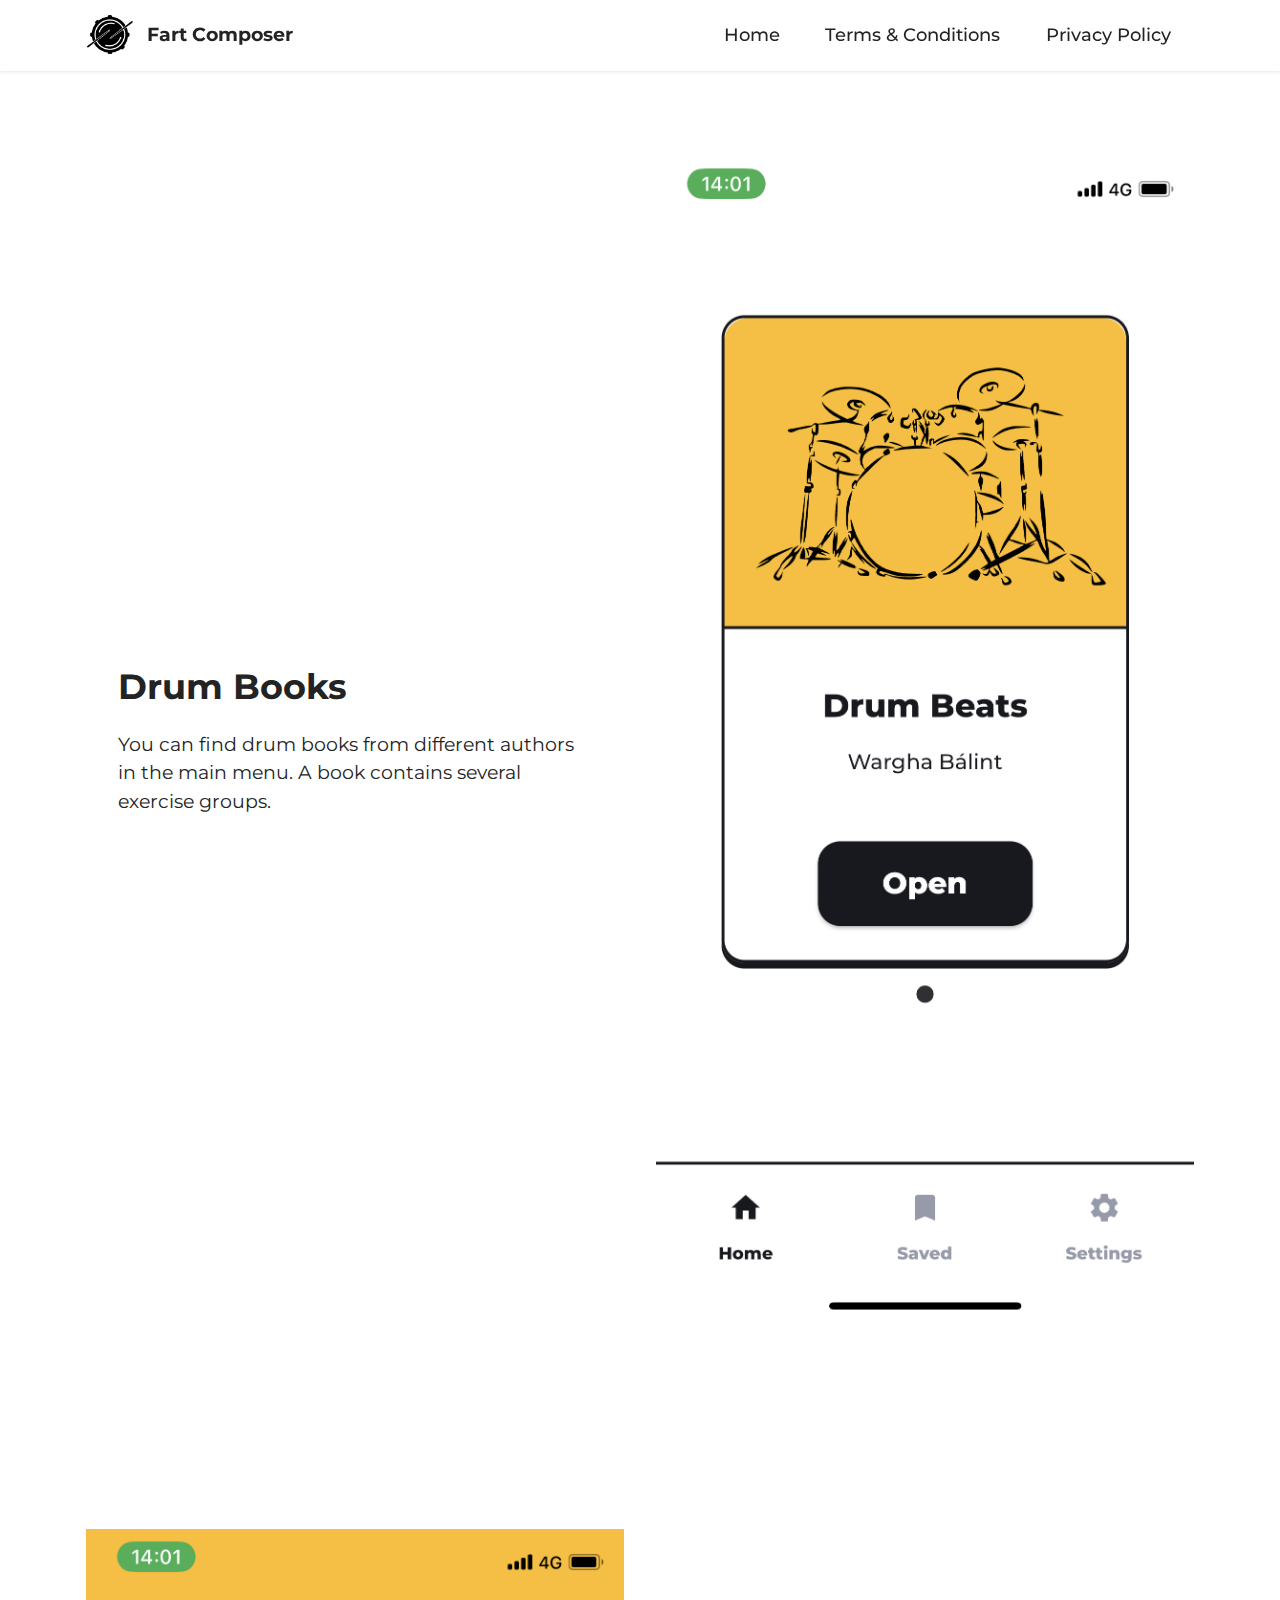
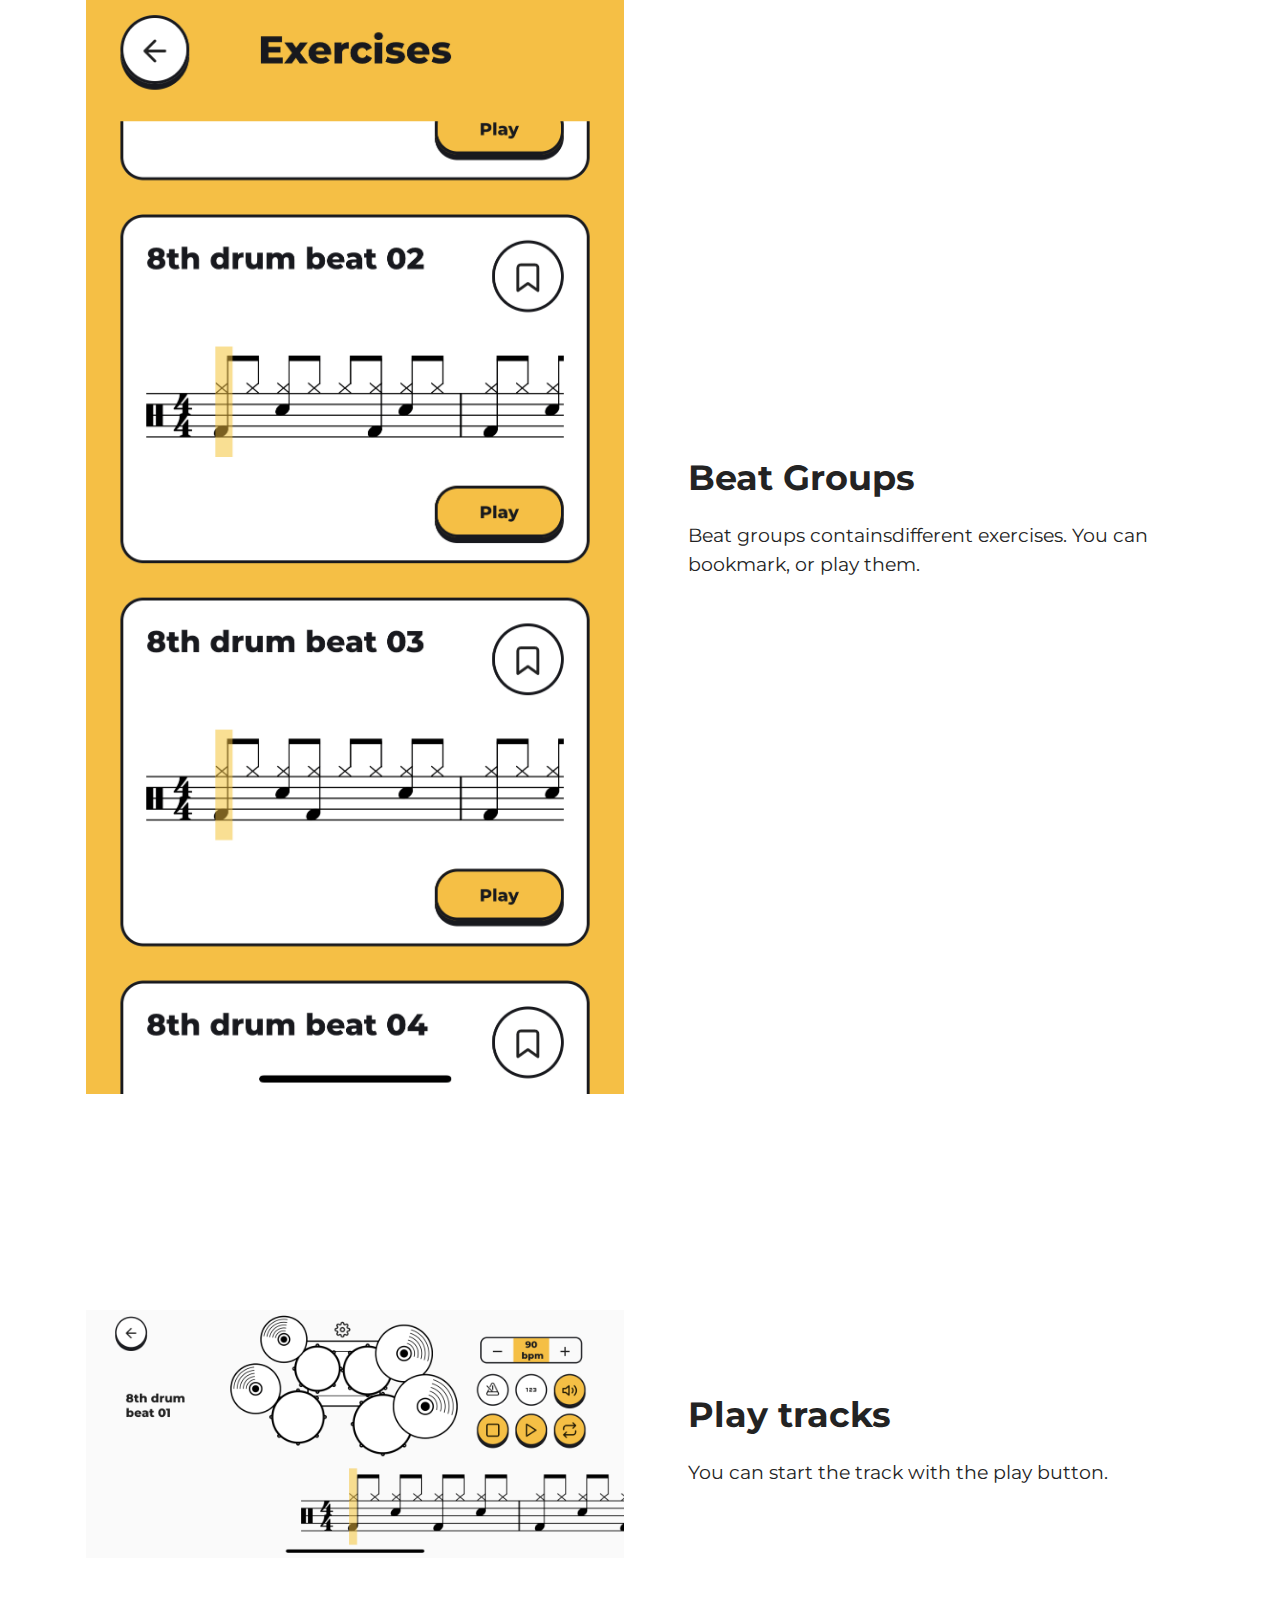
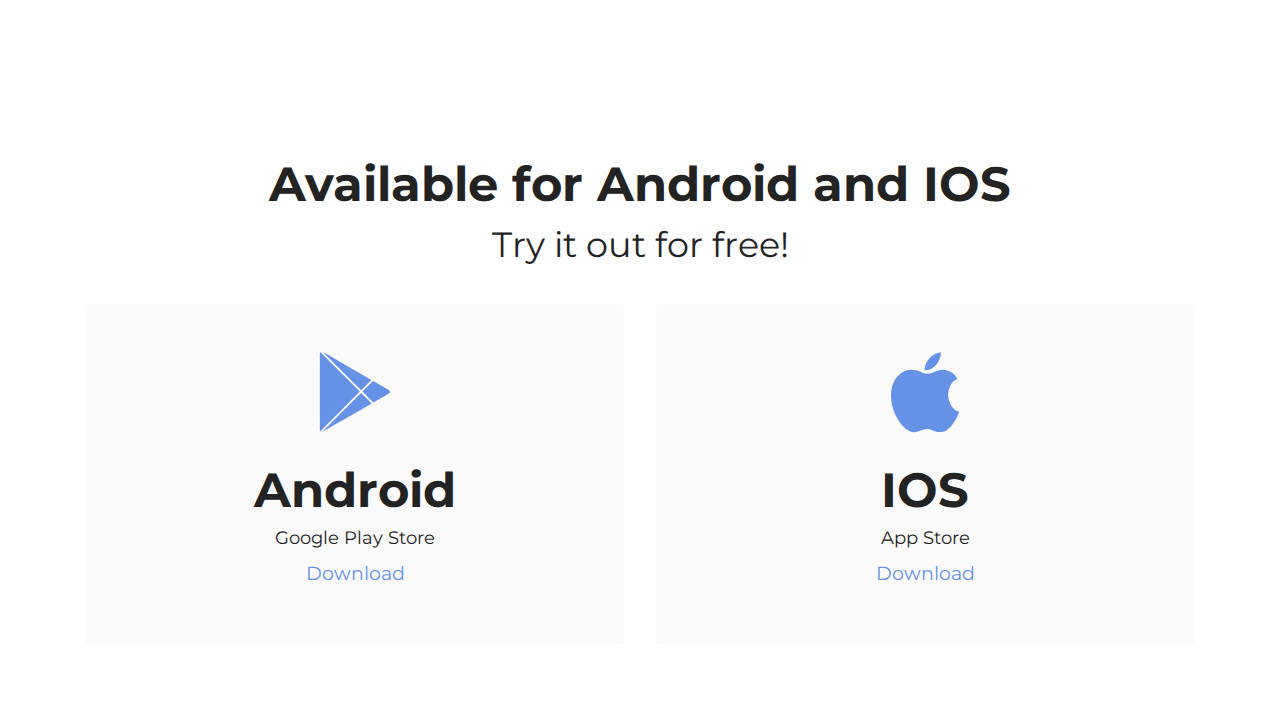
==== index.html @ 800f717a "test web hosting" ====
<!DOCTYPE html>
<html  >
<head>
  <!-- Site made with Mobirise Website Builder v5.6.8, https://mobirise.com -->
  <meta charset="UTF-8">
  <meta http-equiv="X-UA-Compatible" content="IE=edge">
  <meta name="generator" content="Mobirise v5.6.8, mobirise.com">
  <meta name="twitter:card" content="summary_large_image"/>
  <meta name="twitter:image:src" content="">
  <meta property="og:image" content="">
  <meta name="twitter:title" content="Home">
  <meta name="viewport" content="width=device-width, initial-scale=1, minimum-scale=1">
  <link rel="shortcut icon" href="assets/images/appstore-80x80.png" type="image/x-icon">
  <meta name="description" content="">
  
  
  <title>Home</title>
  <link rel="stylesheet" href="assets/web/assets/mobirise-icons2/mobirise2.css">
  <link rel="stylesheet" href="assets/bootstrap/css/bootstrap.min.css">
  <link rel="stylesheet" href="assets/bootstrap/css/bootstrap-grid.min.css">
  <link rel="stylesheet" href="assets/bootstrap/css/bootstrap-reboot.min.css">
  <link rel="stylesheet" href="assets/dropdown/css/style.css">
  <link rel="stylesheet" href="assets/socicon/css/styles.css">
  <link rel="stylesheet" href="assets/theme/css/style.css">
  <link rel="preload" href="https://fonts.googleapis.com/css?family=Montserrat:100,200,300,400,500,600,700,800,900,100i,200i,300i,400i,500i,600i,700i,800i,900i&display=swap" as="style" onload="this.onload=null;this.rel='stylesheet'">
  <noscript><link rel="stylesheet" href="https://fonts.googleapis.com/css?family=Montserrat:100,200,300,400,500,600,700,800,900,100i,200i,300i,400i,500i,600i,700i,800i,900i&display=swap"></noscript>
  <link rel="preload" as="style" href="assets/mobirise/css/mbr-additional.css"><link rel="stylesheet" href="assets/mobirise/css/mbr-additional.css" type="text/css">
  
  
  
  
</head>
<body>
  
  <section data-bs-version="5.1" class="menu menu2 cid-t4uLOa048w" once="menu" id="menu2-q">
    
    <nav class="navbar navbar-dropdown navbar-fixed-top navbar-expand-lg">
        <div class="container">
            <div class="navbar-brand">
                <span class="navbar-logo">
                    <a href="https://drumtrainerapp.com/">
                        <img src="assets/images/appstore-80x80.png" alt="Mobirise Website Builder" style="height: 3rem;">
                    </a>
                </span>
                <span class="navbar-caption-wrap"><a class="navbar-caption text-black text-primary display-7" href="https://drumtrainerapp.com/">Fart Composer</a></span>
            </div>
            <button class="navbar-toggler" type="button" data-toggle="collapse" data-bs-toggle="collapse" data-target="#navbarSupportedContent" data-bs-target="#navbarSupportedContent" aria-controls="navbarNavAltMarkup" aria-expanded="false" aria-label="Toggle navigation">
                <div class="hamburger">
                    <span></span>
                    <span></span>
                    <span></span>
                    <span></span>
                </div>
            </button>
            <div class="collapse navbar-collapse" id="navbarSupportedContent">
                <ul class="navbar-nav nav-dropdown nav-right" data-app-modern-menu="true"><li class="nav-item"><a class="nav-link link text-black text-primary display-4" href="home.html">Home</a></li>
                    <li class="nav-item"><a class="nav-link link text-black text-primary display-4" href="terms.html">Terms &amp; Conditions</a></li>
                    <li class="nav-item"><a class="nav-link link text-black text-primary display-4" href="privacy.html">Privacy Policy</a>
                    </li></ul>
                
                
            </div>
        </div>
    </nav>
</section>

<section data-bs-version="5.1" class="image2 cid-t4uVwUoZsY" id="image2-1a">
    

    
    

    <div class="container">
        <div class="row align-items-center">
            <div class="col-12 col-lg-6">
                <div class="image-wrapper">
                    <img src="assets/images/img-1683-1125x2436.png" alt="Mobirise Website Builder">
                    <p class="mbr-description mbr-fonts-style mt-2 align-center display-4"></p>
                </div>
            </div>
            <div class="col-12 col-lg">
                <div class="text-wrapper">
                    <h3 class="mbr-section-title mbr-fonts-style mb-3 display-5"><strong>Drum Books&nbsp;</strong></h3>
                    <p class="mbr-text mbr-fonts-style display-7">You can find drum books from different authors in the main menu. A book contains several exercise groups.</p>
                </div>
            </div>
        </div>
    </div>
</section>

<section data-bs-version="5.1" class="image1 cid-td4sRuclvv" id="image1-1q">
    

    
    

    <div class="container">
        <div class="row align-items-center">
            <div class="col-12 col-lg-6">
                <div class="image-wrapper">
                    <img src="assets/images/img-1684-1125x2436.png" alt="Mobirise Website Builder">
                    <p class="mbr-description mbr-fonts-style pt-2 align-center display-4"></p>
                </div>
            </div>
            <div class="col-12 col-lg">
                <div class="text-wrapper">
                    <h3 class="mbr-section-title mbr-fonts-style mb-3 display-5">
                        <strong>Beat Groups</strong></h3>
                    <p class="mbr-text mbr-fonts-style display-7">Beat groups containsdifferent exercises. You can bookmark, or play them.</p>
                </div>
            </div>
        </div>
    </div>
</section>

<section data-bs-version="5.1" class="image1 cid-t4uVPIAweS" id="image1-1b">
    

    
    

    <div class="container">
        <div class="row align-items-center">
            <div class="col-12 col-lg-6">
                <div class="image-wrapper">
                    <img src="assets/images/img-1682-1256x580.png" alt="Mobirise Website Builder">
                    <p class="mbr-description mbr-fonts-style pt-2 align-center display-4"></p>
                </div>
            </div>
            <div class="col-12 col-lg">
                <div class="text-wrapper">
                    <h3 class="mbr-section-title mbr-fonts-style mb-3 display-5"><strong>Play tracks</strong></h3>
                    <p class="mbr-text mbr-fonts-style display-7">
                        You can start the track with the play button.</p>
                </div>
            </div>
        </div>
    </div>
</section>

<section data-bs-version="5.1" class="contacts1 cid-t4uQCOE2Fk" id="contacts1-18">

    

    
    
    <div class="container">
        <div class="mbr-section-head">
            <h3 class="mbr-section-title mbr-fonts-style align-center mb-0 display-2">
                <strong>Available for Android and IOS</strong></h3>
            <h4 class="mbr-section-subtitle mbr-fonts-style align-center mb-0 mt-2 display-5">Try it out for free!</h4>
        </div>
        <div class="row justify-content-center mt-4">
            <div class="card col-12 col-lg-6">
                <div class="card-wrapper">
                    <div class="card-box align-center">
                        <div class="image-wrapper">
                            <span class="mbr-iconfont socicon-play socicon"></span>
                        </div>
                        <h4 class="card-title mbr-fonts-style mb-2 display-2"><strong>Android</strong></h4>
                        <p class="mbr-text mbr-fonts-style mb-2 display-4">Google Play Store</p>
                        <h5 class="link mbr-fonts-style display-7"><a href="https://apps.apple.com/tr/app/metronome-lab/id1527219177" class="text-primary">Download</a></h5>
                    </div>
                </div>
            </div>
            <div class="card col-12 col-lg-6">
                <div class="card-wrapper">
                    <div class="card-box align-center">
                        <div class="image-wrapper">
                            <span class="mbr-iconfont socicon-apple socicon"></span>
                        </div>
                        <h4 class="card-title mbr-fonts-style align-center mb-2 display-2"><strong>IOS</strong></h4>
                        <p class="mbr-text mbr-fonts-style mb-2 display-4">
                            App Store</p>
                        <h5 class="link mbr-black mbr-fonts-style display-7"><a href="https://apps.apple.com/tr/app/metronome-lab/id1527219177" class="text-primary">Download</a></h5>
                    </div>
                </div>
            </div>
        </div>
    </div>
  
  
</body>
</html>
---- assets/web/assets/mobirise-icons2/mobirise2.css ----
@font-face {
  font-family: 'Moririse2';
  font-display: swap;
  src:  url('mobirise2.eot?f2bix4');
  src:  url('mobirise2.eot?f2bix4#iefix') format('embedded-opentype'),
    url('mobirise2.ttf?f2bix4') format('truetype'),
    url('mobirise2.woff?f2bix4') format('woff'),
    url('mobirise2.svg?f2bix4#mobirise2') format('svg');
  font-weight: normal;
  font-style: normal;
}

[class^="mobi-"], [class*=" mobi-"] {
  /* use !important to prevent issues with browser extensions that change fonts */
  font-family: 'Moririse2' !important;
  speak: none;
  font-style: normal;
  font-weight: normal;
  font-variant: normal;
  text-transform: none;
  line-height: 1;

  /* Better Font Rendering =========== */
  -webkit-font-smoothing: antialiased;
  -moz-osx-font-smoothing: grayscale;
}

.mobi-mbri-add-submenu:before {
  content: "\e900";
}
.mobi-mbri-alert:before {
  content: "\e901";
}
.mobi-mbri-align-center:before {
  content: "\e902";
}
.mobi-mbri-align-justify:before {
  content: "\e903";
}
.mobi-mbri-align-left:before {
  content: "\e904";
}
.mobi-mbri-align-right:before {
  content: "\e905";
}
.mobi-mbri-android:before {
  content: "\e906";
}
.mobi-mbri-apple:before {
  content: "\e907";
}
.mobi-mbri-arrow-down:before {
  content: "\e908";
}
.mobi-mbri-arrow-next:before {
  content: "\e909";
}
.mobi-mbri-arrow-prev:before {
  content: "\e90a";
}
.mobi-mbri-arrow-up:before {
  content: "\e90b";
}
.mobi-mbri-bold:before {
  content: "\e90c";
}
.mobi-mbri-bookmark:before {
  content: "\e90d";
}
.mobi-mbri-bootstrap:before {
  content: "\e90e";
}
.mobi-mbri-briefcase:before {
  content: "\e90f";
}
.mobi-mbri-browse:before {
  content: "\e910";
}
.mobi-mbri-bulleted-list:before {
  content: "\e911";
}
.mobi-mbri-calendar:before {
  content: "\e912";
}
.mobi-mbri-camera:before {
  content: "\e913";
}
.mobi-mbri-cart-add:before {
  content: "\e914";
}
.mobi-mbri-cart-full:before {
  content: "\e915";
}
.mobi-mbri-cash:before {
  content: "\e916";
}
.mobi-mbri-change-style:before {
  content: "\e917";
}
.mobi-mbri-chat:before {
  content: "\e918";
}
.mobi-mbri-clock:before {
  content: "\e919";
}
.mobi-mbri-close:before {
  content: "\e91a";
}
.mobi-mbri-cloud:before {
  content: "\e91b";
}
.mobi-mbri-code:before {
  content: "\e91c";
}
.mobi-mbri-contact-form:before {
  content: "\e91d";
}
.mobi-mbri-credit-card:before {
  content: "\e91e";
}
.mobi-mbri-cursor-click:before {
  content: "\e91f";
}
.mobi-mbri-cust-feedback:before {
  content: "\e920";
}
.mobi-mbri-database:before {
  content: "\e921";
}
.mobi-mbri-delivery:before {
  content: "\e922";
}
.mobi-mbri-desktop:before {
  content: "\e923";
}
.mobi-mbri-devices:before {
  content: "\e924";
}
.mobi-mbri-down:before {
  content: "\e925";
}
.mobi-mbri-download-2:before {
  content: "\e926";
}
.mobi-mbri-download:before {
  content: "\e927";
}
.mobi-mbri-drag-n-drop-2:before {
  content: "\e928";
}
.mobi-mbri-drag-n-drop:before {
  content: "\e929";
}
.mobi-mbri-edit-2:before {
  content: "\e92a";
}
.mobi-mbri-edit:before {
  content: "\e92b";
}
.mobi-mbri-error:before {
  content: "\e92c";
}
.mobi-mbri-extension:before {
  content: "\e92d";
}
.mobi-mbri-features:before {
  content: "\e92e";
}
.mobi-mbri-file:before {
  content: "\e92f";
}
.mobi-mbri-flag:before {
  content: "\e930";
}
.mobi-mbri-folder:before {
  content: "\e931";
}
.mobi-mbri-gift:before {
  content: "\e932";
}
.mobi-mbri-github:before {
  content: "\e933";
}
.mobi-mbri-globe-2:before {
  content: "\e934";
}
.mobi-mbri-globe:before {
  content: "\e935";
}
.mobi-mbri-growing-chart:before {
  content: "\e936";
}
.mobi-mbri-hearth:before {
  content: "\e937";
}
.mobi-mbri-help:before {
  content: "\e938";
}
.mobi-mbri-home:before {
  content: "\e939";
}
.mobi-mbri-hot-cup:before {
  content: "\e93a";
}
.mobi-mbri-idea:before {
  content: "\e93b";
}
.mobi-mbri-image-gallery:before {
  content: "\e93c";
}
.mobi-mbri-image-slider:before {
  content: "\e93d";
}
.mobi-mbri-info:before {
  content: "\e93e";
}
.mobi-mbri-italic:before {
  content: "\e93f";
}
.mobi-mbri-key:before {
  content: "\e940";
}
.mobi-mbri-laptop:before {
  content: "\e941";
}
.mobi-mbri-layers:before {
  content: "\e942";
}
.mobi-mbri-left-right:before {
  content: "\e943";
}
.mobi-mbri-left:before {
  content: "\e944";
}
.mobi-mbri-letter:before {
  content: "\e945";
}
.mobi-mbri-like:before {
  content: "\e946";
}
.mobi-mbri-link:before {
  content: "\e947";
}
.mobi-mbri-lock:before {
  content: "\e948";
}
.mobi-mbri-login:before {
  content: "\e949";
}
.mobi-mbri-logout:before {
  content: "\e94a";
}
.mobi-mbri-magic-stick:before {
  content: "\e94b";
}
.mobi-mbri-map-pin:before {
  content: "\e94c";
}
.mobi-mbri-menu:before {
  content: "\e94d";
}
.mobi-mbri-mobile-2:before {
  content: "\e94e";
}
.mobi-mbri-mobile-horizontal:before {
  content: "\e94f";
}
.mobi-mbri-mobile:before {
  content: "\e950";
}
.mobi-mbri-mobirise:before {
  content: "\e951";
}
.mobi-mbri-more-horizontal:before {
  content: "\e952";
}
.mobi-mbri-more-vertical:before {
  content: "\e953";
}
.mobi-mbri-music:before {
  content: "\e954";
}
.mobi-mbri-new-file:before {
  content: "\e955";
}
.mobi-mbri-numbered-list:before {
  content: "\e956";
}
.mobi-mbri-opened-folder:before {
  content: "\e957";
}
.mobi-mbri-pages:before {
  content: "\e958";
}
.mobi-mbri-paper-plane:before {
  content: "\e959";
}
.mobi-mbri-paperclip:before {
  content: "\e95a";
}
.mobi-mbri-phone:before {
  content: "\e95b";
}
.mobi-mbri-photo:before {
  content: "\e95c";
}
.mobi-mbri-photos:before {
  content: "\e95d";
}
.mobi-mbri-pin:before {
  content: "\e95e";
}
.mobi-mbri-play:before {
  content: "\e95f";
}
.mobi-mbri-plus:before {
  content: "\e960";
}
.mobi-mbri-preview:before {
  content: "\e961";
}
.mobi-mbri-print:before {
  content: "\e962";
}
.mobi-mbri-protect:before {
  content: "\e963";
}
.mobi-mbri-question:before {
  content: "\e964";
}
.mobi-mbri-quote-left:before {
  content: "\e965";
}
.mobi-mbri-quote-right:before {
  content: "\e966";
}
.mobi-mbri-redo:before {
  content: "\e967";
}
.mobi-mbri-refresh:before {
  content: "\e968";
}
.mobi-mbri-responsive-2:before {
  content: "\e969";
}
.mobi-mbri-responsive:before {
  content: "\e96a";
}
.mobi-mbri-right:before {
  content: "\e96b";
}
.mobi-mbri-rocket:before {
  content: "\e96c";
}
.mobi-mbri-sad-face:before {
  content: "\e96d";
}
.mobi-mbri-sale:before {
  content: "\e96e";
}
.mobi-mbri-save:before {
  content: "\e96f";
}
.mobi-mbri-search:before {
  content: "\e970";
}
.mobi-mbri-setting-2:before {
  content: "\e971";
}
.mobi-mbri-setting-3:before {
  content: "\e972";
}
.mobi-mbri-setting:before {
  content: "\e973";
}
.mobi-mbri-share:before {
  content: "\e974";
}
.mobi-mbri-shopping-bag:before {
  content: "\e975";
}
.mobi-mbri-shopping-basket:before {
  content: "\e976";
}
.mobi-mbri-shopping-cart:before {
  content: "\e977";
}
.mobi-mbri-sites:before {
  content: "\e978";
}
.mobi-mbri-smile-face:before {
  content: "\e979";
}
.mobi-mbri-speed:before {
  content: "\e97a";
}
.mobi-mbri-star:before {
  content: "\e97b";
}
.mobi-mbri-success:before {
  content: "\e97c";
}
.mobi-mbri-sun:before {
  content: "\e97d";
}
.mobi-mbri-sun2:before {
  content: "\e97e";
}
.mobi-mbri-tablet-vertical:before {
  content: "\e97f";
}
.mobi-mbri-tablet:before {
  content: "\e980";
}
.mobi-mbri-target:before {
  content: "\e981";
}
.mobi-mbri-timer:before {
  content: "\e982";
}
.mobi-mbri-to-ftp:before {
  content: "\e983";
}
.mobi-mbri-to-local-drive:before {
  content: "\e984";
}
.mobi-mbri-touch-swipe:before {
  content: "\e985";
}
.mobi-mbri-touch:before {
  content: "\e986";
}
.mobi-mbri-trash:before {
  content: "\e987";
}
.mobi-mbri-underline:before {
  content: "\e988";
}
.mobi-mbri-undo:before {
  content: "\e989";
}
.mobi-mbri-unlink:before {
  content: "\e98a";
}
.mobi-mbri-unlock:before {
  content: "\e98b";
}
.mobi-mbri-up-down:before {
  content: "\e98c";
}
.mobi-mbri-up:before {
  content: "\e98d";
}
.mobi-mbri-update:before {
  content: "\e98e";
}
.mobi-mbri-upload-2:before {
  content: "\e98f";
}
.mobi-mbri-upload:before {
  content: "\e990";
}
.mobi-mbri-user-2:before {
  content: "\e991";
}
.mobi-mbri-user:before {
  content: "\e992";
}
.mobi-mbri-users:before {
  content: "\e993";
}
.mobi-mbri-video-play:before {
  content: "\e994";
}
.mobi-mbri-video:before {
  content: "\e995";
}
.mobi-mbri-watch:before {
  content: "\e996";
}
.mobi-mbri-website-theme-2:before {
  content: "\e997";
}
.mobi-mbri-website-theme:before {
  content: "\e998";
}
.mobi-mbri-wifi:before {
  content: "\e999";
}
.mobi-mbri-windows:before {
  content: "\e99a";
}
.mobi-mbri-zoom-in:before {
  content: "\e99b";
}
.mobi-mbri-zoom-out:before {
  content: "\e99c";
}
---- assets/dropdown/css/style.css ----
.navbar-dropdown {
  left: 0;
  padding: 0;
  position: absolute;
  right: 0;
  top: 0;
  transition: all 0.45s ease;
  z-index: 1030;
  background: #282828; }
  .navbar-dropdown .navbar-logo {
    margin-right: 0.8rem;
    transition: margin 0.3s ease-in-out;
    vertical-align: middle; }
    .navbar-dropdown .navbar-logo img {
      height: 3.125rem;
      transition: all 0.3s ease-in-out; }
    .navbar-dropdown .navbar-logo.mbr-iconfont {
      font-size: 3.125rem;
      line-height: 3.125rem; }
  .navbar-dropdown .navbar-caption {
    font-weight: 700;
    white-space: normal;
    vertical-align: -4px;
    line-height: 3.125rem !important; }
    .navbar-dropdown .navbar-caption, .navbar-dropdown .navbar-caption:hover {
      color: inherit;
      text-decoration: none; }
  .navbar-dropdown .mbr-iconfont + .navbar-caption {
    vertical-align: -1px; }
  .navbar-dropdown.navbar-fixed-top {
    position: fixed; }
  .navbar-dropdown .navbar-brand span {
    vertical-align: -4px; }
  .navbar-dropdown.bg-color.transparent {
    background: none; }
  .navbar-dropdown.navbar-short .navbar-brand {
    padding: 0.625rem 0; }
    .navbar-dropdown.navbar-short .navbar-brand span {
      vertical-align: -1px; }
  .navbar-dropdown.navbar-short .navbar-caption {
    line-height: 2.375rem !important;
    vertical-align: -2px; }
  .navbar-dropdown.navbar-short .navbar-logo {
    margin-right: 0.5rem; }
    .navbar-dropdown.navbar-short .navbar-logo img {
      height: 2.375rem; }
    .navbar-dropdown.navbar-short .navbar-logo.mbr-iconfont {
      font-size: 2.375rem;
      line-height: 2.375rem; }
  .navbar-dropdown.navbar-short .mbr-table-cell {
    height: 3.625rem; }
  .navbar-dropdown .navbar-close {
    left: 0.6875rem;
    position: fixed;
    top: 0.75rem;
    z-index: 1000; }
  .navbar-dropdown .hamburger-icon {
    content: "";
    display: inline-block;
    vertical-align: middle;
    width: 16px;
    -webkit-box-shadow: 0 -6px 0 1px #282828,0 0 0 1px #282828,0 6px 0 1px #282828;
    -moz-box-shadow: 0 -6px 0 1px #282828,0 0 0 1px #282828,0 6px 0 1px #282828;
    box-shadow: 0 -6px 0 1px #282828,0 0 0 1px #282828,0 6px 0 1px #282828; }

.dropdown-menu .dropdown-toggle[data-toggle="dropdown-submenu"]::after {
  border-bottom: 0.35em solid transparent;
  border-left: 0.35em solid;
  border-right: 0;
  border-top: 0.35em solid transparent;
  margin-left: 0.3rem; }

.dropdown-menu .dropdown-item:focus {
  outline: 0; }

.nav-dropdown {
  font-size: 0.75rem;
  font-weight: 500;
  height: auto !important; }
  .nav-dropdown .nav-btn {
    padding-left: 1rem; }
  .nav-dropdown .link {
    margin: .667em 1.667em;
    font-weight: 500;
    padding: 0;
    transition: color .2s ease-in-out; }
    .nav-dropdown .link.dropdown-toggle {
      margin-right: 2.583em; }
      .nav-dropdown .link.dropdown-toggle::after {
        margin-left: .25rem;
        border-top: 0.35em solid;
        border-right: 0.35em solid transparent;
        border-left: 0.35em solid transparent;
        border-bottom: 0; }
      .nav-dropdown .link.dropdown-toggle[aria-expanded="true"] {
        margin: 0;
        padding: 0.667em 3.263em  0.667em 1.667em; }
  .nav-dropdown .link::after,
  .nav-dropdown .dropdown-item::after {
    color: inherit; }
  .nav-dropdown .btn {
    font-size: 0.75rem;
    font-weight: 700;
    letter-spacing: 0;
    margin-bottom: 0;
    padding-left: 1.25rem;
    padding-right: 1.25rem; }
  .nav-dropdown .dropdown-menu {
    border-radius: 0;
    border: 0;
    left: 0;
    margin: 0;
    padding-bottom: 1.25rem;
    padding-top: 1.25rem;
    position: relative; }
  .nav-dropdown .dropdown-submenu {
    margin-left: 0.125rem;
    top: 0; }
  .nav-dropdown .dropdown-item {
    font-weight: 500;
    line-height: 2;
    padding: 0.3846em 4.615em 0.3846em 1.5385em;
    position: relative;
    transition: color .2s ease-in-out, background-color .2s ease-in-out; }
    .nav-dropdown .dropdown-item::after {
      margin-top: -0.3077em;
      position: absolute;
      right: 1.1538em;
      top: 50%; }
    .nav-dropdown .dropdown-item:focus, .nav-dropdown .dropdown-item:hover {
      background: none; }

@media (max-width: 767px) {
  .nav-dropdown.navbar-toggleable-sm {
    bottom: 0;
    display: none;
    left: 0;
    overflow-x: hidden;
    position: fixed;
    top: 0;
    transform: translateX(-100%);
    -ms-transform: translateX(-100%);
    -webkit-transform: translateX(-100%);
    width: 18.75rem;
    z-index: 999; } }
.nav-dropdown.navbar-toggleable-xl {
  bottom: 0;
  display: none;
  left: 0;
  overflow-x: hidden;
  position: fixed;
  top: 0;
  transform: translateX(-100%);
  -ms-transform: translateX(-100%);
  -webkit-transform: translateX(-100%);
  width: 18.75rem;
  z-index: 999; }

.nav-dropdown-sm {
  display: block !important;
  overflow-x: hidden;
  overflow: auto;
  padding-top: 3.875rem; }
  .nav-dropdown-sm::after {
    content: "";
    display: block;
    height: 3rem;
    width: 100%; }
  .nav-dropdown-sm.collapse.in ~ .navbar-close {
    display: block !important; }
  .nav-dropdown-sm.collapsing, .nav-dropdown-sm.collapse.in {
    transform: translateX(0);
    -ms-transform: translateX(0);
    -webkit-transform: translateX(0);
    transition: all 0.25s ease-out;
    -webkit-transition: all 0.25s ease-out;
    background: #282828; }
  .nav-dropdown-sm.collapsing[aria-expanded="false"] {
    transform: translateX(-100%);
    -ms-transform: translateX(-100%);
    -webkit-transform: translateX(-100%); }
  .nav-dropdown-sm .nav-item {
    display: block;
    margin-left: 0 !important;
    padding-left: 0; }
  .nav-dropdown-sm .link,
  .nav-dropdown-sm .dropdown-item {
    border-top: 1px dotted rgba(255, 255, 255, 0.1);
    font-size: 0.8125rem;
    line-height: 1.6;
    margin: 0 !important;
    padding: 0.875rem 2.4rem 0.875rem 1.5625rem !important;
    position: relative;
    white-space: normal; }
    .nav-dropdown-sm .link:focus, .nav-dropdown-sm .link:hover,
    .nav-dropdown-sm .dropdown-item:focus,
    .nav-dropdown-sm .dropdown-item:hover {
      background: rgba(0, 0, 0, 0.2) !important;
      color: #c0a375; }
  .nav-dropdown-sm .nav-btn {
    position: relative;
    padding: 1.5625rem 1.5625rem 0 1.5625rem; }
    .nav-dropdown-sm .nav-btn::before {
      border-top: 1px dotted rgba(255, 255, 255, 0.1);
      content: "";
      left: 0;
      position: absolute;
      top: 0;
      width: 100%; }
    .nav-dropdown-sm .nav-btn + .nav-btn {
      padding-top: 0.625rem; }
      .nav-dropdown-sm .nav-btn + .nav-btn::before {
        display: none; }
  .nav-dropdown-sm .btn {
    padding: 0.625rem 0; }
  .nav-dropdown-sm .dropdown-toggle[data-toggle="dropdown-submenu"]::after {
    margin-left: .25rem;
    border-top: 0.35em solid;
    border-right: 0.35em solid transparent;
    border-left: 0.35em solid transparent;
    border-bottom: 0; }
  .nav-dropdown-sm .dropdown-toggle[data-toggle="dropdown-submenu"][aria-expanded="true"]::after {
    border-top: 0;
    border-right: 0.35em solid transparent;
    border-left: 0.35em solid transparent;
    border-bottom: 0.35em solid; }
  .nav-dropdown-sm .dropdown-menu {
    margin: 0;
    padding: 0;
    position: relative;
    top: 0;
    left: 0;
    width: 100%;
    border: 0;
    float: none;
    border-radius: 0;
    background: none; }
  .nav-dropdown-sm .dropdown-submenu {
    left: 100%;
    margin-left: 0.125rem;
    margin-top: -1.25rem;
    top: 0; }

.navbar-toggleable-sm .nav-dropdown .dropdown-menu {
  position: absolute; }

.navbar-toggleable-sm .nav-dropdown .dropdown-submenu {
  left: 100%;
  margin-left: 0.125rem;
  margin-top: -1.25rem;
  top: 0; }

.navbar-toggleable-sm.opened .nav-dropdown .dropdown-menu {
  position: relative; }

.navbar-toggleable-sm.opened .nav-dropdown .dropdown-submenu {
  left: 0;
  margin-left: 00rem;
  margin-top: 0rem;
  top: 0; }

.is-builder .nav-dropdown.collapsing {
  transition: none !important; }
---- assets/socicon/css/styles.css ----
@charset "UTF-8";

@font-face {
  font-family: 'Socicon';
  src:  url('../fonts/socicon.eot');
  src:  url('../fonts/socicon.eot?#iefix') format('embedded-opentype'),
    url('../fonts/socicon.woff2') format('woff2'),
    url('../fonts/socicon.ttf') format('truetype'),
    url('../fonts/socicon.woff') format('woff'),
    url('../fonts/socicon.svg#socicon') format('svg');
  font-weight: normal;
  font-style: normal;
  font-display: swap;
}

[data-icon]:before {
  font-family: "socicon" !important;
  content: attr(data-icon);
  font-style: normal !important;
  font-weight: normal !important;
  font-variant: normal !important;
  text-transform: none !important;
  speak: none;
  line-height: 1;
  -webkit-font-smoothing: antialiased;
  -moz-osx-font-smoothing: grayscale;
}

[class^="socicon-"], [class*=" socicon-"] {
  /* use !important to prevent issues with browser extensions that change fonts */
  font-family: 'Socicon' !important;
  speak: none;
  font-style: normal;
  font-weight: normal;
  font-variant: normal;
  text-transform: none;
  line-height: 1;

  /* Better Font Rendering =========== */
  -webkit-font-smoothing: antialiased;
  -moz-osx-font-smoothing: grayscale;
}

.socicon-eitaa:before {
  content: "\e97c";
}
.socicon-soroush:before {
  content: "\e97d";
}
.socicon-bale:before {
  content: "\e97e";
}
.socicon-zazzle:before {
  content: "\e97b";
}
.socicon-society6:before {
  content: "\e97a";
}
.socicon-redbubble:before {
  content: "\e979";
}
.socicon-avvo:before {
  content: "\e978";
}
.socicon-stitcher:before {
  content: "\e977";
}
.socicon-googlehangouts:before {
  content: "\e974";
}
.socicon-dlive:before {
  content: "\e975";
}
.socicon-vsco:before {
  content: "\e976";
}
.socicon-flipboard:before {
  content: "\e973";
}
.socicon-ubuntu:before {
  content: "\e958";
}
.socicon-artstation:before {
  content: "\e959";
}
.socicon-invision:before {
  content: "\e95a";
}
.socicon-torial:before {
  content: "\e95b";
}
.socicon-collectorz:before {
  content: "\e95c";
}
.socicon-seenthis:before {
  content: "\e95d";
}
.socicon-googleplaymusic:before {
  content: "\e95e";
}
.socicon-debian:before {
  content: "\e95f";
}
.socicon-filmfreeway:before {
  content: "\e960";
}
.socicon-gnome:before {
  content: "\e961";
}
.socicon-itchio:before {
  content: "\e962";
}
.socicon-jamendo:before {
  content: "\e963";
}
.socicon-mix:before {
  content: "\e964";
}
.socicon-sharepoint:before {
  content: "\e965";
}
.socicon-tinder:before {
  content: "\e966";
}
.socicon-windguru:before {
  content: "\e967";
}
.socicon-cdbaby:before {
  content: "\e968";
}
.socicon-elementaryos:before {
  content: "\e969";
}
.socicon-stage32:before {
  content: "\e96a";
}
.socicon-tiktok:before {
  content: "\e96b";
}
.socicon-gitter:before {
  content: "\e96c";
}
.socicon-letterboxd:before {
  content: "\e96d";
}
.socicon-threema:before {
  content: "\e96e";
}
.socicon-splice:before {
  content: "\e96f";
}
.socicon-metapop:before {
  content: "\e970";
}
.socicon-naver:before {
  content: "\e971";
}
.socicon-remote:before {
  content: "\e972";
}
.socicon-internet:before {
  content: "\e957";
}
.socicon-moddb:before {
  content: "\e94b";
}
.socicon-indiedb:before {
  content: "\e94c";
}
.socicon-traxsource:before {
  content: "\e94d";
}
.socicon-gamefor:before {
  content: "\e94e";
}
.socicon-pixiv:before {
  content: "\e94f";
}
.socicon-myanimelist:before {
  content: "\e950";
}
.socicon-blackberry:before {
  content: "\e951";
}
.socicon-wickr:before {
  content: "\e952";
}
.socicon-spip:before {
  content: "\e953";
}
.socicon-napster:before {
  content: "\e954";
}
.socicon-beatport:before {
  content: "\e955";
}
.socicon-hackerone:before {
  content: "\e956";
}
.socicon-hackernews:before {
  content: "\e946";
}
.socicon-smashwords:before {
  content: "\e947";
}
.socicon-kobo:before {
  content: "\e948";
}
.socicon-bookbub:before {
  content: "\e949";
}
.socicon-mailru:before {
  content: "\e94a";
}
.socicon-gitlab:before {
  content: "\e945";
}
.socicon-instructables:before {
  content: "\e944";
}
.socicon-portfolio:before {
  content: "\e943";
}
.socicon-codered:before {
  content: "\e940";
}
.socicon-origin:before {
  content: "\e941";
}
.socicon-nextdoor:before {
  content: "\e942";
}
.socicon-udemy:before {
  content: "\e93f";
}
.socicon-livemaster:before {
  content: "\e93e";
}
.socicon-crunchbase:before {
  content: "\e93b";
}
.socicon-homefy:before {
  content: "\e93c";
}
.socicon-calendly:before {
  content: "\e93d";
}
.socicon-realtor:before {
  content: "\e90f";
}
.socicon-tidal:before {
  content: "\e910";
}
.socicon-qobuz:before {
  content: "\e911";
}
.socicon-natgeo:before {
  content: "\e912";
}
.socicon-mastodon:before {
  content: "\e913";
}
.socicon-unsplash:before {
  content: "\e914";
}
.socicon-homeadvisor:before {
  content: "\e915";
}
.socicon-angieslist:before {
  content: "\e916";
}
.socicon-codepen:before {
  content: "\e917";
}
.socicon-slack:before {
  content: "\e918";
}
.socicon-openaigym:before {
  content: "\e919";
}
.socicon-logmein:before {
  content: "\e91a";
}
.socicon-fiverr:before {
  content: "\e91b";
}
.socicon-gotomeeting:before {
  content: "\e91c";
}
.socicon-aliexpress:before {
  content: "\e91d";
}
.socicon-guru:before {
  content: "\e91e";
}
.socicon-appstore:before {
  content: "\e91f";
}
.socicon-homes:before {
  content: "\e920";
}
.socicon-zoom:before {
  content: "\e921";
}
.socicon-alibaba:before {
  content: "\e922";
}
.socicon-craigslist:before {
  content: "\e923";
}
.socicon-wix:before {
  content: "\e924";
}
.socicon-redfin:before {
  content: "\e925";
}
.socicon-googlecalendar:before {
  content: "\e926";
}
.socicon-shopify:before {
  content: "\e927";
}
.socicon-freelancer:before {
  content: "\e928";
}
.socicon-seedrs:before {
  content: "\e929";
}
.socicon-bing:before {
  content: "\e92a";
}
.socicon-doodle:before {
  content: "\e92b";
}
.socicon-bonanza:before {
  content: "\e92c";
}
.socicon-squarespace:before {
  content: "\e92d";
}
.socicon-toptal:before {
  content: "\e92e";
}
.socicon-gust:before {
  content: "\e92f";
}
.socicon-ask:before {
  content: "\e930";
}
.socicon-trulia:before {
  content: "\e931";
}
.socicon-loomly:before {
  content: "\e932";
}
.socicon-ghost:before {
  content: "\e933";
}
.socicon-upwork:before {
  content: "\e934";
}
.socicon-fundable:before {
  content: "\e935";
}
.socicon-booking:before {
  content: "\e936";
}
.socicon-googlemaps:before {
  content: "\e937";
}
.socicon-zillow:before {
  content: "\e938";
}
.socicon-niconico:before {
  content: "\e939";
}
.socicon-toneden:before {
  content: "\e93a";
}
.socicon-augment:before {
  content: "\e908";
}
.socicon-bitbucket:before {
  content: "\e909";
}
.socicon-fyuse:before {
  content: "\e90a";
}
.socicon-yt-gaming:before {
  content: "\e90b";
}
.socicon-sketchfab:before {
  content: "\e90c";
}
.socicon-mobcrush:before {
  content: "\e90d";
}
.socicon-microsoft:before {
  content: "\e90e";
}
.socicon-pandora:before {
  content: "\e907";
}
.socicon-messenger:before {
  content: "\e906";
}
.socicon-gamewisp:before {
  content: "\e905";
}
.socicon-bloglovin:before {
  content: "\e904";
}
.socicon-tunein:before {
  content: "\e903";
}
.socicon-gamejolt:before {
  content: "\e901";
}
.socicon-trello:before {
  content: "\e902";
}
.socicon-spreadshirt:before {
  content: "\e900";
}
.socicon-500px:before {
  content: "\e000";
}
.socicon-8tracks:before {
  content: "\e001";
}
.socicon-airbnb:before {
  content: "\e002";
}
.socicon-alliance:before {
  content: "\e003";
}
.socicon-amazon:before {
  content: "\e004";
}
.socicon-amplement:before {
  content: "\e005";
}
.socicon-android:before {
  content: "\e006";
}
.socicon-angellist:before {
  content: "\e007";
}
.socicon-apple:before {
  content: "\e008";
}
.socicon-appnet:before {
  content: "\e009";
}
.socicon-baidu:before {
  content: "\e00a";
}
.socicon-bandcamp:before {
  content: "\e00b";
}
.socicon-battlenet:before {
  content: "\e00c";
}
.socicon-mixer:before {
  content: "\e00d";
}
.socicon-bebee:before {
  content: "\e00e";
}
.socicon-bebo:before {
  content: "\e00f";
}
.socicon-behance:before {
  content: "\e010";
}
.socicon-blizzard:before {
  content: "\e011";
}
.socicon-blogger:before {
  content: "\e012";
}
.socicon-buffer:before {
  content: "\e013";
}
.socicon-chrome:before {
  content: "\e014";
}
.socicon-coderwall:before {
  content: "\e015";
}
.socicon-curse:before {
  content: "\e016";
}
.socicon-dailymotion:before {
  content: "\e017";
}
.socicon-deezer:before {
  content: "\e018";
}
.socicon-delicious:before {
  content: "\e019";
}
.socicon-deviantart:before {
  content: "\e01a";
}
.socicon-diablo:before {
  content: "\e01b";
}
.socicon-digg:before {
  content: "\e01c";
}
.socicon-discord:before {
  content: "\e01d";
}
.socicon-disqus:before {
  content: "\e01e";
}
.socicon-douban:before {
  content: "\e01f";
}
.socicon-draugiem:before {
  content: "\e020";
}
.socicon-dribbble:before {
  content: "\e021";
}
.socicon-drupal:before {
  content: "\e022";
}
.socicon-ebay:before {
  content: "\e023";
}
.socicon-ello:before {
  content: "\e024";
}
.socicon-endomodo:before {
  content: "\e025";
}
.socicon-envato:before {
  content: "\e026";
}
.socicon-etsy:before {
  content: "\e027";
}
.socicon-facebook:before {
  content: "\e028";
}
.socicon-feedburner:before {
  content: "\e029";
}
.socicon-filmweb:before {
  content: "\e02a";
}
.socicon-firefox:before {
  content: "\e02b";
}
.socicon-flattr:before {
  content: "\e02c";
}
.socicon-flickr:before {
  content: "\e02d";
}
.socicon-formulr:before {
  content: "\e02e";
}
.socicon-forrst:before {
  content: "\e02f";
}
.socicon-foursquare:before {
  content: "\e030";
}
.socicon-friendfeed:before {
  content: "\e031";
}
.socicon-github:before {
  content: "\e032";
}
.socicon-goodreads:before {
  content: "\e033";
}
.socicon-google:before {
  content: "\e034";
}
.socicon-googlescholar:before {
  content: "\e035";
}
.socicon-googlegroups:before {
  content: "\e036";
}
.socicon-googlephotos:before {
  content: "\e037";
}
.socicon-googleplus:before {
  content: "\e038";
}
.socicon-grooveshark:before {
  content: "\e039";
}
.socicon-hackerrank:before {
  content: "\e03a";
}
.socicon-hearthstone:before {
  content: "\e03b";
}
.socicon-hellocoton:before {
  content: "\e03c";
}
.socicon-heroes:before {
  content: "\e03d";
}
.socicon-smashcast:before {
  content: "\e03e";
}
.socicon-horde:before {
  content: "\e03f";
}
.socicon-houzz:before {
  content: "\e040";
}
.socicon-icq:before {
  content: "\e041";
}
.socicon-identica:before {
  content: "\e042";
}
.socicon-imdb:before {
  content: "\e043";
}
.socicon-instagram:before {
  content: "\e044";
}
.socicon-issuu:before {
  content: "\e045";
}
.socicon-istock:before {
  content: "\e046";
}
.socicon-itunes:before {
  content: "\e047";
}
.socicon-keybase:before {
  content: "\e048";
}
.socicon-lanyrd:before {
  content: "\e049";
}
.socicon-lastfm:before {
  content: "\e04a";
}
.socicon-line:before {
  content: "\e04b";
}
.socicon-linkedin:before {
  content: "\e04c";
}
.socicon-livejournal:before {
  content: "\e04d";
}
.socicon-lyft:before {
  content: "\e04e";
}
.socicon-macos:before {
  content: "\e04f";
}
.socicon-mail:before {
  content: "\e050";
}
.socicon-medium:before {
  content: "\e051";
}
.socicon-meetup:before {
  content: "\e052";
}
.socicon-mixcloud:before {
  content: "\e053";
}
.socicon-modelmayhem:before {
  content: "\e054";
}
.socicon-mumble:before {
  content: "\e055";
}
.socicon-myspace:before {
  content: "\e056";
}
.socicon-newsvine:before {
  content: "\e057";
}
.socicon-nintendo:before {
  content: "\e058";
}
.socicon-npm:before {
  content: "\e059";
}
.socicon-odnoklassniki:before {
  content: "\e05a";
}
.socicon-openid:before {
  content: "\e05b";
}
.socicon-opera:before {
  content: "\e05c";
}
.socicon-outlook:before {
  content: "\e05d";
}
.socicon-overwatch:before {
  content: "\e05e";
}
.socicon-patreon:before {
  content: "\e05f";
}
.socicon-paypal:before {
  content: "\e060";
}
.socicon-periscope:before {
  content: "\e061";
}
.socicon-persona:before {
  content: "\e062";
}
.socicon-pinterest:before {
  content: "\e063";
}
.socicon-play:before {
  content: "\e064";
}
.socicon-player:before {
  content: "\e065";
}
.socicon-playstation:before {
  content: "\e066";
}
.socicon-pocket:before {
  content: "\e067";
}
.socicon-qq:before {
  content: "\e068";
}
.socicon-quora:before {
  content: "\e069";
}
.socicon-raidcall:before {
  content: "\e06a";
}
.socicon-ravelry:before {
  content: "\e06b";
}
.socicon-reddit:before {
  content: "\e06c";
}
.socicon-renren:before {
  content: "\e06d";
}
.socicon-researchgate:before {
  content: "\e06e";
}
.socicon-residentadvisor:before {
  content: "\e06f";
}
.socicon-reverbnation:before {
  content: "\e070";
}
.socicon-rss:before {
  content: "\e071";
}
.socicon-sharethis:before {
  content: "\e072";
}
.socicon-skype:before {
  content: "\e073";
}
.socicon-slideshare:before {
  content: "\e074";
}
.socicon-smugmug:before {
  content: "\e075";
}
.socicon-snapchat:before {
  content: "\e076";
}
.socicon-songkick:before {
  content: "\e077";
}
.socicon-soundcloud:before {
  content: "\e078";
}
.socicon-spotify:before {
  content: "\e079";
}
.socicon-stackexchange:before {
  content: "\e07a";
}
.socicon-stackoverflow:before {
  content: "\e07b";
}
.socicon-starcraft:before {
  content: "\e07c";
}
.socicon-stayfriends:before {
  content: "\e07d";
}
.socicon-steam:before {
  content: "\e07e";
}
.socicon-storehouse:before {
  content: "\e07f";
}
.socicon-strava:before {
  content: "\e080";
}
.socicon-streamjar:before {
  content: "\e081";
}
.socicon-stumbleupon:before {
  content: "\e082";
}
.socicon-swarm:before {
  content: "\e083";
}
.socicon-teamspeak:before {
  content: "\e084";
}
.socicon-teamviewer:before {
  content: "\e085";
}
.socicon-technorati:before {
  content: "\e086";
}
.socicon-telegram:before {
  content: "\e087";
}
.socicon-tripadvisor:before {
  content: "\e088";
}
.socicon-tripit:before {
  content: "\e089";
}
.socicon-triplej:before {
  content: "\e08a";
}
.socicon-tumblr:before {
  content: "\e08b";
}
.socicon-twitch:before {
  content: "\e08c";
}
.socicon-twitter:before {
  content: "\e08d";
}
.socicon-uber:before {
  content: "\e08e";
}
.socicon-ventrilo:before {
  content: "\e08f";
}
.socicon-viadeo:before {
  content: "\e090";
}
.socicon-viber:before {
  content: "\e091";
}
.socicon-viewbug:before {
  content: "\e092";
}
.socicon-vimeo:before {
  content: "\e093";
}
.socicon-vine:before {
  content: "\e094";
}
.socicon-vkontakte:before {
  content: "\e095";
}
.socicon-warcraft:before {
  content: "\e096";
}
.socicon-wechat:before {
  content: "\e097";
}
.socicon-weibo:before {
  content: "\e098";
}
.socicon-whatsapp:before {
  content: "\e099";
}
.socicon-wikipedia:before {
  content: "\e09a";
}
.socicon-windows:before {
  content: "\e09b";
}
.socicon-wordpress:before {
  content: "\e09c";
}
.socicon-wykop:before {
  content: "\e09d";
}
.socicon-xbox:before {
  content: "\e09e";
}
.socicon-xing:before {
  content: "\e09f";
}
.socicon-yahoo:before {
  content: "\e0a0";
}
.socicon-yammer:before {
  content: "\e0a1";
}
.socicon-yandex:before {
  content: "\e0a2";
}
.socicon-yelp:before {
  content: "\e0a3";
}
.socicon-younow:before {
  content: "\e0a4";
}
.socicon-youtube:before {
  content: "\e0a5";
}
.socicon-zapier:before {
  content: "\e0a6";
}
.socicon-zerply:before {
  content: "\e0a7";
}
.socicon-zomato:before {
  content: "\e0a8";
}
.socicon-zynga:before {
  content: "\e0a9";
}
---- assets/theme/css/style.css ----
@charset "UTF-8";
section {
  background-color: #ffffff;
}

body {
  font-style: normal;
  line-height: 1.5;
  font-weight: 400;
  color: #232323;
  position: relative;
}

button {
  background-color: transparent;
  border-color: transparent;
}

section,
.container,
.container-fluid {
  position: relative;
  word-wrap: break-word;
}

a.mbr-iconfont:hover {
  text-decoration: none;
}

.article .lead p,
.article .lead ul,
.article .lead ol,
.article .lead pre,
.article .lead blockquote {
  margin-bottom: 0;
}

a {
  font-style: normal;
  font-weight: 400;
  cursor: pointer;
}
a, a:hover {
  text-decoration: none;
}

.mbr-section-title {
  font-style: normal;
  line-height: 1.3;
}

.mbr-section-subtitle {
  line-height: 1.3;
}

.mbr-text {
  font-style: normal;
  line-height: 1.7;
}

h1,
h2,
h3,
h4,
h5,
h6,
.display-1,
.display-2,
.display-4,
.display-5,
.display-7,
span,
p,
a {
  line-height: 1;
  word-break: break-word;
  word-wrap: break-word;
  font-weight: 400;
}

b,
strong {
  font-weight: bold;
}

input:-webkit-autofill, input:-webkit-autofill:hover, input:-webkit-autofill:focus, input:-webkit-autofill:active {
  transition-delay: 9999s;
  -webkit-transition-property: background-color, color;
  transition-property: background-color, color;
}

textarea[type=hidden] {
  display: none;
}

section {
  background-position: 50% 50%;
  background-repeat: no-repeat;
  background-size: cover;
}
section .mbr-background-video,
section .mbr-background-video-preview {
  position: absolute;
  bottom: 0;
  left: 0;
  right: 0;
  top: 0;
}

.hidden {
  visibility: hidden;
}

.mbr-z-index20 {
  z-index: 20;
}

/*! Base colors */
.mbr-white {
  color: #ffffff;
}

.mbr-black {
  color: #111111;
}

.mbr-bg-white {
  background-color: #ffffff;
}

.mbr-bg-black {
  background-color: #000000;
}

/*! Text-aligns */
.align-left {
  text-align: left;
}

.align-center {
  text-align: center;
}

.align-right {
  text-align: right;
}

/*! Font-weight  */
.mbr-light {
  font-weight: 300;
}

.mbr-regular {
  font-weight: 400;
}

.mbr-semibold {
  font-weight: 500;
}

.mbr-bold {
  font-weight: 700;
}

/*! Media  */
.media-content {
  flex-basis: 100%;
}

.media-container-row {
  display: flex;
  flex-direction: row;
  flex-wrap: wrap;
  justify-content: center;
  align-content: center;
  align-items: start;
}
.media-container-row .media-size-item {
  width: 400px;
}

.media-container-column {
  display: flex;
  flex-direction: column;
  flex-wrap: wrap;
  justify-content: center;
  align-content: center;
  align-items: stretch;
}
.media-container-column > * {
  width: 100%;
}

@media (min-width: 992px) {
  .media-container-row {
    flex-wrap: nowrap;
  }
}
figure {
  margin-bottom: 0;
  overflow: hidden;
}

figure[mbr-media-size] {
  transition: width 0.1s;
}

img,
iframe {
  display: block;
  width: 100%;
}

.card {
  background-color: transparent;
  border: none;
}

.card-box {
  width: 100%;
}

.card-img {
  text-align: center;
  flex-shrink: 0;
  -webkit-flex-shrink: 0;
}

.media {
  max-width: 100%;
  margin: 0 auto;
}

.mbr-figure {
  align-self: center;
}

.media-container > div {
  max-width: 100%;
}

.mbr-figure img,
.card-img img {
  width: 100%;
}

@media (max-width: 991px) {
  .media-size-item {
    width: auto !important;
  }

  .media {
    width: auto;
  }

  .mbr-figure {
    width: 100% !important;
  }
}
/*! Buttons */
.mbr-section-btn {
  margin-left: -0.6rem;
  margin-right: -0.6rem;
  font-size: 0;
}

.btn {
  font-weight: 600;
  border-width: 1px;
  font-style: normal;
  margin: 0.6rem 0.6rem;
  white-space: normal;
  transition: all 0.2s ease-in-out;
  display: inline-flex;
  align-items: center;
  justify-content: center;
  word-break: break-word;
}

.btn-sm {
  font-weight: 600;
  letter-spacing: 0px;
  transition: all 0.3s ease-in-out;
}

.btn-md {
  font-weight: 600;
  letter-spacing: 0px;
  transition: all 0.3s ease-in-out;
}

.btn-lg {
  font-weight: 600;
  letter-spacing: 0px;
  transition: all 0.3s ease-in-out;
}

.btn-form {
  margin: 0;
}
.btn-form:hover {
  cursor: pointer;
}

nav .mbr-section-btn {
  margin-left: 0rem;
  margin-right: 0rem;
}

/*! Btn icon margin */
.btn .mbr-iconfont,
.btn.btn-sm .mbr-iconfont {
  order: 1;
  cursor: pointer;
  margin-left: 0.5rem;
  vertical-align: sub;
}

.btn.btn-md .mbr-iconfont,
.btn.btn-md .mbr-iconfont {
  margin-left: 0.8rem;
}

.mbr-regular {
  font-weight: 400;
}

.mbr-semibold {
  font-weight: 500;
}

.mbr-bold {
  font-weight: 700;
}

[type=submit] {
  -webkit-appearance: none;
}

/*! Full-screen */
.mbr-fullscreen .mbr-overlay {
  min-height: 100vh;
}

.mbr-fullscreen {
  display: flex;
  display: -moz-flex;
  display: -ms-flex;
  display: -o-flex;
  align-items: center;
  min-height: 100vh;
  padding-top: 3rem;
  padding-bottom: 3rem;
}

/*! Map */
.map {
  height: 25rem;
  position: relative;
}
.map iframe {
  width: 100%;
  height: 100%;
}

/*! Scroll to top arrow */
.mbr-arrow-up {
  bottom: 25px;
  right: 90px;
  position: fixed;
  text-align: right;
  z-index: 5000;
  color: #ffffff;
  font-size: 22px;
}

.mbr-arrow-up a {
  background: rgba(0, 0, 0, 0.2);
  border-radius: 50%;
  color: #fff;
  display: inline-block;
  height: 60px;
  width: 60px;
  border: 2px solid #fff;
  outline-style: none !important;
  position: relative;
  text-decoration: none;
  transition: all 0.3s ease-in-out;
  cursor: pointer;
  text-align: center;
}
.mbr-arrow-up a:hover {
  background-color: rgba(0, 0, 0, 0.4);
}
.mbr-arrow-up a i {
  line-height: 60px;
}

.mbr-arrow-up-icon {
  display: block;
  color: #fff;
}

.mbr-arrow-up-icon::before {
  content: "›";
  display: inline-block;
  font-family: serif;
  font-size: 22px;
  line-height: 1;
  font-style: normal;
  position: relative;
  top: 6px;
  left: -4px;
  transform: rotate(-90deg);
}

/*! Arrow Down */
.mbr-arrow {
  position: absolute;
  bottom: 45px;
  left: 50%;
  width: 60px;
  height: 60px;
  cursor: pointer;
  background-color: rgba(80, 80, 80, 0.5);
  border-radius: 50%;
  transform: translateX(-50%);
}
@media (max-width: 767px) {
  .mbr-arrow {
    display: none;
  }
}
.mbr-arrow > a {
  display: inline-block;
  text-decoration: none;
  outline-style: none;
  -webkit-animation: arrowdown 1.7s ease-in-out infinite;
          animation: arrowdown 1.7s ease-in-out infinite;
  color: #ffffff;
}
.mbr-arrow > a > i {
  position: absolute;
  top: -2px;
  left: 15px;
  font-size: 2rem;
}

#scrollToTop a i::before {
  content: "";
  position: absolute;
  display: block;
  border-bottom: 2.5px solid #fff;
  border-left: 2.5px solid #fff;
  width: 27.8%;
  height: 27.8%;
  left: 50%;
  top: 51%;
  transform: translateY(-30%) translateX(-50%) rotate(135deg);
}

@keyframes arrowdown {
  0% {
    transform: translateY(0px);
  }
  50% {
    transform: translateY(-5px);
  }
  100% {
    transform: translateY(0px);
  }
}
@-webkit-keyframes arrowdown {
  0% {
    transform: translateY(0px);
  }
  50% {
    transform: translateY(-5px);
  }
  100% {
    transform: translateY(0px);
  }
}
@media (max-width: 500px) {
  .mbr-arrow-up {
    left: 0;
    right: 0;
    text-align: center;
  }
}
/*Gradients animation*/
@keyframes gradient-animation {
  from {
    background-position: 0% 100%;
    -webkit-animation-timing-function: ease-in-out;
            animation-timing-function: ease-in-out;
  }
  to {
    background-position: 100% 0%;
    -webkit-animation-timing-function: ease-in-out;
            animation-timing-function: ease-in-out;
  }
}
@-webkit-keyframes gradient-animation {
  from {
    background-position: 0% 100%;
    -webkit-animation-timing-function: ease-in-out;
            animation-timing-function: ease-in-out;
  }
  to {
    background-position: 100% 0%;
    -webkit-animation-timing-function: ease-in-out;
            animation-timing-function: ease-in-out;
  }
}
.bg-gradient {
  background-size: 200% 200%;
  animation: gradient-animation 5s infinite alternate;
  -webkit-animation: gradient-animation 5s infinite alternate;
}

.menu .navbar-brand {
  display: -webkit-flex;
}
.menu .navbar-brand span {
  display: flex;
  display: -webkit-flex;
}
.menu .navbar-brand .navbar-caption-wrap {
  display: -webkit-flex;
}
.menu .navbar-brand .navbar-logo img {
  display: -webkit-flex;
  width: auto;
}
@media (min-width: 768px) and (max-width: 991px) {
  .menu .navbar-toggleable-sm .navbar-nav {
    display: -ms-flexbox;
  }
}
@media (max-width: 991px) {
  .menu .navbar-collapse {
    max-height: 93.5vh;
  }
  .menu .navbar-collapse.show {
    overflow: auto;
  }
}
@media (min-width: 992px) {
  .menu .navbar-nav.nav-dropdown {
    display: -webkit-flex;
  }
  .menu .navbar-toggleable-sm .navbar-collapse {
    display: -webkit-flex !important;
  }
  .menu .collapsed .navbar-collapse {
    max-height: 93.5vh;
  }
  .menu .collapsed .navbar-collapse.show {
    overflow: auto;
  }
}
@media (max-width: 767px) {
  .menu .navbar-collapse {
    max-height: 80vh;
  }
}

.nav-link .mbr-iconfont {
  margin-right: 0.5rem;
}

.navbar {
  display: -webkit-flex;
  -webkit-flex-wrap: wrap;
  -webkit-align-items: center;
  -webkit-justify-content: space-between;
}

.navbar-collapse {
  -webkit-flex-basis: 100%;
  -webkit-flex-grow: 1;
  -webkit-align-items: center;
}

.nav-dropdown .link {
  padding: 0.667em 1.667em !important;
  margin: 0 !important;
}

.nav {
  display: -webkit-flex;
  -webkit-flex-wrap: wrap;
}

.row {
  display: -webkit-flex;
  -webkit-flex-wrap: wrap;
}

.justify-content-center {
  -webkit-justify-content: center;
}

.form-inline {
  display: -webkit-flex;
}

.card-wrapper {
  -webkit-flex: 1;
}

.carousel-control {
  z-index: 10;
  display: -webkit-flex;
}

.carousel-controls {
  display: -webkit-flex;
}

.media {
  display: -webkit-flex;
}

.form-group:focus {
  outline: none;
}

.jq-selectbox__select {
  padding: 7px 0;
  position: relative;
}

.jq-selectbox__dropdown {
  overflow: hidden;
  border-radius: 10px;
  position: absolute;
  top: 100%;
  left: 0 !important;
  width: 100% !important;
}

.jq-selectbox__trigger-arrow {
  right: 0;
  transform: translateY(-50%);
}

.jq-selectbox li {
  padding: 1.07em 0.5em;
}

input[type=range] {
  padding-left: 0 !important;
  padding-right: 0 !important;
}

.modal-dialog,
.modal-content {
  height: 100%;
}

.modal-dialog .carousel-inner {
  height: calc(100vh - 1.75rem);
}
@media (max-width: 575px) {
  .modal-dialog .carousel-inner {
    height: calc(100vh - 1rem);
  }
}

.carousel-item {
  text-align: center;
}

.carousel-item img {
  margin: auto;
}

.navbar-toggler {
  align-self: flex-start;
  padding: 0.25rem 0.75rem;
  font-size: 1.25rem;
  line-height: 1;
  background: transparent;
  border: 1px solid transparent;
  border-radius: 0.25rem;
}

.navbar-toggler:focus,
.navbar-toggler:hover {
  text-decoration: none;
  box-shadow: none;
}

.navbar-toggler-icon {
  display: inline-block;
  width: 1.5em;
  height: 1.5em;
  vertical-align: middle;
  content: "";
  background: no-repeat center center;
  background-size: 100% 100%;
}

.navbar-toggler-left {
  position: absolute;
  left: 1rem;
}

.navbar-toggler-right {
  position: absolute;
  right: 1rem;
}

.card-img {
  width: auto;
}

.menu .navbar.collapsed:not(.beta-menu) {
  flex-direction: column;
}

.carousel-item.active,
.carousel-item-next,
.carousel-item-prev {
  display: flex;
}

.note-air-layout .dropup .dropdown-menu,
.note-air-layout .navbar-fixed-bottom .dropdown .dropdown-menu {
  bottom: initial !important;
}

html,
body {
  height: auto;
  min-height: 100vh;
}

.dropup .dropdown-toggle::after {
  display: none;
}

.form-asterisk {
  font-family: initial;
  position: absolute;
  top: -2px;
  font-weight: normal;
}

.form-control-label {
  position: relative;
  cursor: pointer;
  margin-bottom: 0.357em;
  padding: 0;
}

.alert {
  color: #ffffff;
  border-radius: 0;
  border: 0;
  font-size: 1.1rem;
  line-height: 1.5;
  margin-bottom: 1.875rem;
  padding: 1.25rem;
  position: relative;
  text-align: center;
}
.alert.alert-form::after {
  background-color: inherit;
  bottom: -7px;
  content: "";
  display: block;
  height: 14px;
  left: 50%;
  margin-left: -7px;
  position: absolute;
  transform: rotate(45deg);
  width: 14px;
}

.form-control {
  background-color: #ffffff;
  background-clip: border-box;
  color: #232323;
  line-height: 1rem !important;
  height: auto;
  padding: 0.6rem 1.2rem;
  transition: border-color 0.25s ease 0s;
  border: 1px solid transparent !important;
  border-radius: 4px;
  box-shadow: rgba(0, 0, 0, 0.07) 0px 1px 1px 0px, rgba(0, 0, 0, 0.07) 0px 1px 3px 0px, rgba(0, 0, 0, 0.03) 0px 0px 0px 1px;
}
.form-active .form-control:invalid {
  border-color: red;
}

form .row {
  margin-left: -0.6rem;
  margin-right: -0.6rem;
}
form .row [class*=col] {
  padding-left: 0.6rem;
  padding-right: 0.6rem;
}

form .mbr-section-btn {
  margin: 0;
  padding-left: 0.6rem;
  padding-right: 0.6rem;
}

form .btn {
  display: flex;
  padding: 0.6rem 1.2rem;
  margin: 0;
}

form .form-check-input {
  margin-top: 0.5;
}

textarea.form-control {
  line-height: 1.5rem !important;
}

.form-group {
  margin-bottom: 1.2rem;
}

.form-control,
form .btn {
  min-height: 48px;
}

.gdpr-block label span.textGDPR input[name=gdpr] {
  top: 7px;
}

.form-control:focus {
  box-shadow: none;
}

:focus {
  outline: none;
}

.mbr-overlay {
  background-color: #000;
  bottom: 0;
  left: 0;
  opacity: 0.5;
  position: absolute;
  right: 0;
  top: 0;
  z-index: 0;
  pointer-events: none;
}

blockquote {
  font-style: italic;
  padding: 3rem;
  font-size: 1.09rem;
  position: relative;
  border-left: 3px solid;
}

ul,
ol,
pre,
blockquote {
  margin-bottom: 2.3125rem;
}

.mt-4 {
  margin-top: 2rem !important;
}

.mb-4 {
  margin-bottom: 2rem !important;
}

@media (min-width: 992px) {
  .container {
    padding-left: 16px;
    padding-right: 16px;
  }

  .row {
    margin-left: -16px;
    margin-right: -16px;
  }
  .row > [class*=col] {
    padding-left: 16px;
    padding-right: 16px;
  }
}
@media (min-width: 768px) {
  .container-fluid {
    padding-left: 32px;
    padding-right: 32px;
  }
}
@media (min-width: 768px) and (max-width: 991px) {
  .mbr-container {
    padding-left: 32px;
    padding-right: 32px;
  }
}
@media (max-width: 767px) {
  .mbr-container {
    padding-left: 16px;
    padding-right: 16px;
  }
}
.card-wrapper,
.item-wrapper {
  overflow: hidden;
}

.app-video-wrapper > img {
  opacity: 1;
}

.item {
  position: relative;
}

.dropdown-menu .dropdown-menu {
  left: 100%;
}

.dropdown-item + .dropdown-menu {
  display: none;
}

.dropdown-item:hover + .dropdown-menu,
.dropdown-menu:hover {
  display: block;
}

@media (min-aspect-ratio: 16/9) {
  .mbr-video-foreground {
    height: 300% !important;
    top: -100% !important;
  }
}
@media (max-aspect-ratio: 16/9) {
  .mbr-video-foreground {
    width: 300% !important;
    left: -100% !important;
  }
}.engine {
	position: absolute;
	text-indent: -2400px;
	text-align: center;
	padding: 0;
	top: 0;
	left: -2400px;
}
---- assets/mobirise/css/mbr-additional.css ----
body {
  font-family: Jost;
}
.display-1 {
  font-family: 'Montserrat', sans-serif;
  font-size: 4.6rem;
  line-height: 1.1;
}
.display-1 > .mbr-iconfont {
  font-size: 5.75rem;
}
.display-2 {
  font-family: 'Montserrat', sans-serif;
  font-size: 3rem;
  line-height: 1.1;
}
.display-2 > .mbr-iconfont {
  font-size: 3.75rem;
}
.display-4 {
  font-family: 'Montserrat', sans-serif;
  font-size: 1.1rem;
  line-height: 1.5;
}
.display-4 > .mbr-iconfont {
  font-size: 1.375rem;
}
.display-5 {
  font-family: 'Montserrat', sans-serif;
  font-size: 2.2rem;
  line-height: 1.5;
}
.display-5 > .mbr-iconfont {
  font-size: 2.75rem;
}
.display-7 {
  font-family: 'Montserrat', sans-serif;
  font-size: 1.2rem;
  line-height: 1.5;
}
.display-7 > .mbr-iconfont {
  font-size: 1.5rem;
}
/* ---- Fluid typography for mobile devices ---- */
/* 1.4 - font scale ratio ( bootstrap == 1.42857 ) */
/* 100vw - current viewport width */
/* (48 - 20)  48 == 48rem == 768px, 20 == 20rem == 320px(minimal supported viewport) */
/* 0.65 - min scale variable, may vary */
@media (max-width: 992px) {
  .display-1 {
    font-size: 3.68rem;
  }
}
@media (max-width: 768px) {
  .display-1 {
    font-size: 3.22rem;
    font-size: calc( 2.26rem + (4.6 - 2.26) * ((100vw - 20rem) / (48 - 20)));
    line-height: calc( 1.1 * (2.26rem + (4.6 - 2.26) * ((100vw - 20rem) / (48 - 20))));
  }
  .display-2 {
    font-size: 2.4rem;
    font-size: calc( 1.7rem + (3 - 1.7) * ((100vw - 20rem) / (48 - 20)));
    line-height: calc( 1.3 * (1.7rem + (3 - 1.7) * ((100vw - 20rem) / (48 - 20))));
  }
  .display-4 {
    font-size: 0.88rem;
    font-size: calc( 1.0350000000000001rem + (1.1 - 1.0350000000000001) * ((100vw - 20rem) / (48 - 20)));
    line-height: calc( 1.4 * (1.0350000000000001rem + (1.1 - 1.0350000000000001) * ((100vw - 20rem) / (48 - 20))));
  }
  .display-5 {
    font-size: 1.76rem;
    font-size: calc( 1.42rem + (2.2 - 1.42) * ((100vw - 20rem) / (48 - 20)));
    line-height: calc( 1.4 * (1.42rem + (2.2 - 1.42) * ((100vw - 20rem) / (48 - 20))));
  }
  .display-7 {
    font-size: 0.96rem;
    font-size: calc( 1.07rem + (1.2 - 1.07) * ((100vw - 20rem) / (48 - 20)));
    line-height: calc( 1.4 * (1.07rem + (1.2 - 1.07) * ((100vw - 20rem) / (48 - 20))));
  }
}
/* Buttons */
.btn {
  padding: 0.6rem 1.2rem;
  border-radius: 4px;
}
.btn-sm {
  padding: 0.6rem 1.2rem;
  border-radius: 4px;
}
.btn-md {
  padding: 0.6rem 1.2rem;
  border-radius: 4px;
}
.btn-lg {
  padding: 1rem 2.6rem;
  border-radius: 4px;
}
.bg-primary {
  background-color: #6592e6 !important;
}
.bg-success {
  background-color: #40b0bf !important;
}
.bg-info {
  background-color: #47b5ed !important;
}
.bg-warning {
  background-color: #ffe161 !important;
}
.bg-danger {
  background-color: #ff9966 !important;
}
.btn-primary,
.btn-primary:active {
  background-color: #6592e6 !important;
  border-color: #6592e6 !important;
  color: #ffffff !important;
  box-shadow: 0 2px 2px 0 rgba(0, 0, 0, 0.2);
}
.btn-primary:hover,
.btn-primary:focus,
.btn-primary.focus,
.btn-primary.active {
  color: #ffffff !important;
  background-color: #2260d2 !important;
  border-color: #2260d2 !important;
  box-shadow: 0 2px 5px 0 rgba(0, 0, 0, 0.2);
}
.btn-primary.disabled,
.btn-primary:disabled {
  color: #ffffff !important;
  background-color: #2260d2 !important;
  border-color: #2260d2 !important;
}
.btn-secondary,
.btn-secondary:active {
  background-color: #ff6666 !important;
  border-color: #ff6666 !important;
  color: #ffffff !important;
  box-shadow: 0 2px 2px 0 rgba(0, 0, 0, 0.2);
}
.btn-secondary:hover,
.btn-secondary:focus,
.btn-secondary.focus,
.btn-secondary.active {
  color: #ffffff !important;
  background-color: #ff0f0f !important;
  border-color: #ff0f0f !important;
  box-shadow: 0 2px 5px 0 rgba(0, 0, 0, 0.2);
}
.btn-secondary.disabled,
.btn-secondary:disabled {
  color: #ffffff !important;
  background-color: #ff0f0f !important;
  border-color: #ff0f0f !important;
}
.btn-info,
.btn-info:active {
  background-color: #47b5ed !important;
  border-color: #47b5ed !important;
  color: #ffffff !important;
  box-shadow: 0 2px 2px 0 rgba(0, 0, 0, 0.2);
}
.btn-info:hover,
.btn-info:focus,
.btn-info.focus,
.btn-info.active {
  color: #ffffff !important;
  background-color: #148cca !important;
  border-color: #148cca !important;
  box-shadow: 0 2px 5px 0 rgba(0, 0, 0, 0.2);
}
.btn-info.disabled,
.btn-info:disabled {
  color: #ffffff !important;
  background-color: #148cca !important;
  border-color: #148cca !important;
}
.btn-success,
.btn-success:active {
  background-color: #40b0bf !important;
  border-color: #40b0bf !important;
  color: #ffffff !important;
  box-shadow: 0 2px 2px 0 rgba(0, 0, 0, 0.2);
}
.btn-success:hover,
.btn-success:focus,
.btn-success.focus,
.btn-success.active {
  color: #ffffff !important;
  background-color: #2a747e !important;
  border-color: #2a747e !important;
  box-shadow: 0 2px 5px 0 rgba(0, 0, 0, 0.2);
}
.btn-success.disabled,
.btn-success:disabled {
  color: #ffffff !important;
  background-color: #2a747e !important;
  border-color: #2a747e !important;
}
.btn-warning,
.btn-warning:active {
  background-color: #ffe161 !important;
  border-color: #ffe161 !important;
  color: #614f00 !important;
  box-shadow: 0 2px 2px 0 rgba(0, 0, 0, 0.2);
}
.btn-warning:hover,
.btn-warning:focus,
.btn-warning.focus,
.btn-warning.active {
  color: #0a0800 !important;
  background-color: #ffd10a !important;
  border-color: #ffd10a !important;
  box-shadow: 0 2px 5px 0 rgba(0, 0, 0, 0.2);
}
.btn-warning.disabled,
.btn-warning:disabled {
  color: #614f00 !important;
  background-color: #ffd10a !important;
  border-color: #ffd10a !important;
}
.btn-danger,
.btn-danger:active {
  background-color: #ff9966 !important;
  border-color: #ff9966 !important;
  color: #ffffff !important;
  box-shadow: 0 2px 2px 0 rgba(0, 0, 0, 0.2);
}
.btn-danger:hover,
.btn-danger:focus,
.btn-danger.focus,
.btn-danger.active {
  color: #ffffff !important;
  background-color: #ff5f0f !important;
  border-color: #ff5f0f !important;
  box-shadow: 0 2px 5px 0 rgba(0, 0, 0, 0.2);
}
.btn-danger.disabled,
.btn-danger:disabled {
  color: #ffffff !important;
  background-color: #ff5f0f !important;
  border-color: #ff5f0f !important;
}
.btn-white,
.btn-white:active {
  background-color: #fafafa !important;
  border-color: #fafafa !important;
  color: #7a7a7a !important;
  box-shadow: 0 2px 2px 0 rgba(0, 0, 0, 0.2);
}
.btn-white:hover,
.btn-white:focus,
.btn-white.focus,
.btn-white.active {
  color: #4f4f4f !important;
  background-color: #cfcfcf !important;
  border-color: #cfcfcf !important;
  box-shadow: 0 2px 5px 0 rgba(0, 0, 0, 0.2);
}
.btn-white.disabled,
.btn-white:disabled {
  color: #7a7a7a !important;
  background-color: #cfcfcf !important;
  border-color: #cfcfcf !important;
}
.btn-black,
.btn-black:active {
  background-color: #232323 !important;
  border-color: #232323 !important;
  color: #ffffff !important;
  box-shadow: 0 2px 2px 0 rgba(0, 0, 0, 0.2);
}
.btn-black:hover,
.btn-black:focus,
.btn-black.focus,
.btn-black.active {
  color: #ffffff !important;
  background-color: #000000 !important;
  border-color: #000000 !important;
  box-shadow: 0 2px 5px 0 rgba(0, 0, 0, 0.2);
}
.btn-black.disabled,
.btn-black:disabled {
  color: #ffffff !important;
  background-color: #000000 !important;
  border-color: #000000 !important;
}
.btn-primary-outline,
.btn-primary-outline:active {
  background-color: transparent !important;
  border-color: transparent;
  color: #6592e6;
}
.btn-primary-outline:hover,
.btn-primary-outline:focus,
.btn-primary-outline.focus,
.btn-primary-outline.active {
  color: #2260d2 !important;
  background-color: transparent!important;
  border-color: transparent!important;
  box-shadow: none!important;
}
.btn-primary-outline.disabled,
.btn-primary-outline:disabled {
  color: #ffffff !important;
  background-color: #6592e6 !important;
  border-color: #6592e6 !important;
}
.btn-secondary-outline,
.btn-secondary-outline:active {
  background-color: transparent !important;
  border-color: transparent;
  color: #ff6666;
}
.btn-secondary-outline:hover,
.btn-secondary-outline:focus,
.btn-secondary-outline.focus,
.btn-secondary-outline.active {
  color: #ff0f0f !important;
  background-color: transparent!important;
  border-color: transparent!important;
  box-shadow: none!important;
}
.btn-secondary-outline.disabled,
.btn-secondary-outline:disabled {
  color: #ffffff !important;
  background-color: #ff6666 !important;
  border-color: #ff6666 !important;
}
.btn-info-outline,
.btn-info-outline:active {
  background-color: transparent !important;
  border-color: transparent;
  color: #47b5ed;
}
.btn-info-outline:hover,
.btn-info-outline:focus,
.btn-info-outline.focus,
.btn-info-outline.active {
  color: #148cca !important;
  background-color: transparent!important;
  border-color: transparent!important;
  box-shadow: none!important;
}
.btn-info-outline.disabled,
.btn-info-outline:disabled {
  color: #ffffff !important;
  background-color: #47b5ed !important;
  border-color: #47b5ed !important;
}
.btn-success-outline,
.btn-success-outline:active {
  background-color: transparent !important;
  border-color: transparent;
  color: #40b0bf;
}
.btn-success-outline:hover,
.btn-success-outline:focus,
.btn-success-outline.focus,
.btn-success-outline.active {
  color: #2a747e !important;
  background-color: transparent!important;
  border-color: transparent!important;
  box-shadow: none!important;
}
.btn-success-outline.disabled,
.btn-success-outline:disabled {
  color: #ffffff !important;
  background-color: #40b0bf !important;
  border-color: #40b0bf !important;
}
.btn-warning-outline,
.btn-warning-outline:active {
  background-color: transparent !important;
  border-color: transparent;
  color: #ffe161;
}
.btn-warning-outline:hover,
.btn-warning-outline:focus,
.btn-warning-outline.focus,
.btn-warning-outline.active {
  color: #ffd10a !important;
  background-color: transparent!important;
  border-color: transparent!important;
  box-shadow: none!important;
}
.btn-warning-outline.disabled,
.btn-warning-outline:disabled {
  color: #614f00 !important;
  background-color: #ffe161 !important;
  border-color: #ffe161 !important;
}
.btn-danger-outline,
.btn-danger-outline:active {
  background-color: transparent !important;
  border-color: transparent;
  color: #ff9966;
}
.btn-danger-outline:hover,
.btn-danger-outline:focus,
.btn-danger-outline.focus,
.btn-danger-outline.active {
  color: #ff5f0f !important;
  background-color: transparent!important;
  border-color: transparent!important;
  box-shadow: none!important;
}
.btn-danger-outline.disabled,
.btn-danger-outline:disabled {
  color: #ffffff !important;
  background-color: #ff9966 !important;
  border-color: #ff9966 !important;
}
.btn-black-outline,
.btn-black-outline:active {
  background-color: transparent !important;
  border-color: transparent;
  color: #232323;
}
.btn-black-outline:hover,
.btn-black-outline:focus,
.btn-black-outline.focus,
.btn-black-outline.active {
  color: #000000 !important;
  background-color: transparent!important;
  border-color: transparent!important;
  box-shadow: none!important;
}
.btn-black-outline.disabled,
.btn-black-outline:disabled {
  color: #ffffff !important;
  background-color: #232323 !important;
  border-color: #232323 !important;
}
.btn-white-outline,
.btn-white-outline:active {
  background-color: transparent !important;
  border-color: transparent;
  color: #fafafa;
}
.btn-white-outline:hover,
.btn-white-outline:focus,
.btn-white-outline.focus,
.btn-white-outline.active {
  color: #cfcfcf !important;
  background-color: transparent!important;
  border-color: transparent!important;
  box-shadow: none!important;
}
.btn-white-outline.disabled,
.btn-white-outline:disabled {
  color: #7a7a7a !important;
  background-color: #fafafa !important;
  border-color: #fafafa !important;
}
.text-primary {
  color: #6592e6 !important;
}
.text-secondary {
  color: #ff6666 !important;
}
.text-success {
  color: #40b0bf !important;
}
.text-info {
  color: #47b5ed !important;
}
.text-warning {
  color: #ffe161 !important;
}
.text-danger {
  color: #ff9966 !important;
}
.text-white {
  color: #fafafa !important;
}
.text-black {
  color: #232323 !important;
}
a.text-primary:hover,
a.text-primary:focus,
a.text-primary.active {
  color: #205ac5 !important;
}
a.text-secondary:hover,
a.text-secondary:focus,
a.text-secondary.active {
  color: #ff0000 !important;
}
a.text-success:hover,
a.text-success:focus,
a.text-success.active {
  color: #266a73 !important;
}
a.text-info:hover,
a.text-info:focus,
a.text-info.active {
  color: #1283bc !important;
}
a.text-warning:hover,
a.text-warning:focus,
a.text-warning.active {
  color: #facb00 !important;
}
a.text-danger:hover,
a.text-danger:focus,
a.text-danger.active {
  color: #ff5500 !important;
}
a.text-white:hover,
a.text-white:focus,
a.text-white.active {
  color: #c7c7c7 !important;
}
a.text-black:hover,
a.text-black:focus,
a.text-black.active {
  color: #000000 !important;
}
a[class*="text-"]:not(.nav-link):not(.dropdown-item):not([role]):not(.navbar-caption) {
  position: relative;
  background-image: transparent;
  background-size: 10000px 2px;
  background-repeat: no-repeat;
  background-position: 0px 1.2em;
  background-position: -10000px 1.2em;
}
a[class*="text-"]:not(.nav-link):not(.dropdown-item):not([role]):not(.navbar-caption):hover {
  transition: background-position 2s ease-in-out;
  background-image: linear-gradient(currentColor 50%, currentColor 50%);
  background-position: 0px 1.2em;
}
.nav-tabs .nav-link.active {
  color: #6592e6;
}
.nav-tabs .nav-link:not(.active) {
  color: #232323;
}
.alert-success {
  background-color: #70c770;
}
.alert-info {
  background-color: #47b5ed;
}
.alert-warning {
  background-color: #ffe161;
}
.alert-danger {
  background-color: #ff9966;
}
.mbr-gallery-filter li.active .btn {
  background-color: #6592e6;
  border-color: #6592e6;
  color: #ffffff;
}
.mbr-gallery-filter li.active .btn:focus {
  box-shadow: none;
}
a,
a:hover {
  color: #6592e6;
}
.mbr-plan-header.bg-primary .mbr-plan-subtitle,
.mbr-plan-header.bg-primary .mbr-plan-price-desc {
  color: #ffffff;
}
.mbr-plan-header.bg-success .mbr-plan-subtitle,
.mbr-plan-header.bg-success .mbr-plan-price-desc {
  color: #a0d8df;
}
.mbr-plan-header.bg-info .mbr-plan-subtitle,
.mbr-plan-header.bg-info .mbr-plan-price-desc {
  color: #ffffff;
}
.mbr-plan-header.bg-warning .mbr-plan-subtitle,
.mbr-plan-header.bg-warning .mbr-plan-price-desc {
  color: #ffffff;
}
.mbr-plan-header.bg-danger .mbr-plan-subtitle,
.mbr-plan-header.bg-danger .mbr-plan-price-desc {
  color: #ffffff;
}
/* Scroll to top button*/
.scrollToTop_wraper {
  display: none;
}
.form-control {
  font-family: 'Montserrat', sans-serif;
  font-size: 1.1rem;
  line-height: 1.5;
  font-weight: 400;
}
.form-control > .mbr-iconfont {
  font-size: 1.375rem;
}
.form-control:hover,
.form-control:focus {
  box-shadow: rgba(0, 0, 0, 0.07) 0px 1px 1px 0px, rgba(0, 0, 0, 0.07) 0px 1px 3px 0px, rgba(0, 0, 0, 0.03) 0px 0px 0px 1px;
  border-color: #6592e6 !important;
}
.form-control:-webkit-input-placeholder {
  font-family: 'Montserrat', sans-serif;
  font-size: 1.1rem;
  line-height: 1.5;
  font-weight: 400;
}
.form-control:-webkit-input-placeholder > .mbr-iconfont {
  font-size: 1.375rem;
}
blockquote {
  border-color: #6592e6;
}
/* Forms */
.jq-selectbox li:hover,
.jq-selectbox li.selected {
  background-color: #6592e6;
  color: #ffffff;
}
.jq-number__spin {
  transition: 0.25s ease;
}
.jq-number__spin:hover {
  border-color: #6592e6;
}
.jq-selectbox .jq-selectbox__trigger-arrow,
.jq-number__spin.minus:after,
.jq-number__spin.plus:after {
  transition: 0.4s;
  border-top-color: #353535;
  border-bottom-color: #353535;
}
.jq-selectbox:hover .jq-selectbox__trigger-arrow,
.jq-number__spin.minus:hover:after,
.jq-number__spin.plus:hover:after {
  border-top-color: #6592e6;
  border-bottom-color: #6592e6;
}
.xdsoft_datetimepicker .xdsoft_calendar td.xdsoft_default,
.xdsoft_datetimepicker .xdsoft_calendar td.xdsoft_current,
.xdsoft_datetimepicker .xdsoft_timepicker .xdsoft_time_box > div > div.xdsoft_current {
  color: #ffffff !important;
  background-color: #6592e6 !important;
  box-shadow: none !important;
}
.xdsoft_datetimepicker .xdsoft_calendar td:hover,
.xdsoft_datetimepicker .xdsoft_timepicker .xdsoft_time_box > div > div:hover {
  color: #000000 !important;
  background: #ff6666 !important;
  box-shadow: none !important;
}
.lazy-bg {
  background-image: none !important;
}
.lazy-placeholder:not(section),
.lazy-none {
  display: block;
  position: relative;
  padding-bottom: 56.25%;
  width: 100%;
  height: auto;
}
iframe.lazy-placeholder,
.lazy-placeholder:after {
  content: '';
  position: absolute;
  width: 200px;
  height: 200px;
  background: transparent no-repeat center;
  background-size: contain;
  top: 50%;
  left: 50%;
  transform: translateX(-50%) translateY(-50%);
  background-image: url("data:image/svg+xml;charset=UTF-8,%3csvg width='32' height='32' viewBox='0 0 64 64' xmlns='http://www.w3.org/2000/svg' stroke='%236592e6' %3e%3cg fill='none' fill-rule='evenodd'%3e%3cg transform='translate(16 16)' stroke-width='2'%3e%3ccircle stroke-opacity='.5' cx='16' cy='16' r='16'/%3e%3cpath d='M32 16c0-9.94-8.06-16-16-16'%3e%3canimateTransform attributeName='transform' type='rotate' from='0 16 16' to='360 16 16' dur='1s' repeatCount='indefinite'/%3e%3c/path%3e%3c/g%3e%3c/g%3e%3c/svg%3e");
}
section.lazy-placeholder:after {
  opacity: 0.5;
}
body {
  overflow-x: hidden;
}
a {
  transition: color 0.6s;
}
.cid-t4uLOa048w {
  z-index: 1000;
  width: 100%;
  position: relative;
  min-height: 60px;
}
.cid-t4uLOa048w nav.navbar {
  position: fixed;
}
.cid-t4uLOa048w .dropdown-item:before {
  font-family: Moririse2 !important;
  content: "\e966";
  display: inline-block;
  width: 0;
  position: absolute;
  left: 1rem;
  top: 0.5rem;
  margin-right: 0.5rem;
  line-height: 1;
  font-size: inherit;
  vertical-align: middle;
  text-align: center;
  overflow: hidden;
  transform: scale(0, 1);
  transition: all 0.25s ease-in-out;
}
.cid-t4uLOa048w .dropdown-menu {
  padding: 0;
  border-radius: 4px;
  box-shadow: 0 1px 3px 0 rgba(0, 0, 0, 0.1);
}
.cid-t4uLOa048w .dropdown-item {
  border-bottom: 1px solid #e6e6e6;
}
.cid-t4uLOa048w .dropdown-item:hover,
.cid-t4uLOa048w .dropdown-item:focus {
  background: #6592e6 !important;
  color: white !important;
}
.cid-t4uLOa048w .dropdown-item:hover span {
  color: white;
}
.cid-t4uLOa048w .dropdown-item:first-child {
  border-top-left-radius: 4px;
  border-top-right-radius: 4px;
}
.cid-t4uLOa048w .dropdown-item:last-child {
  border-bottom: none;
  border-bottom-left-radius: 4px;
  border-bottom-right-radius: 4px;
}
.cid-t4uLOa048w .nav-dropdown .link {
  padding: 0 0.3em !important;
  margin: 0.667em 1em !important;
}
.cid-t4uLOa048w .nav-dropdown .link.dropdown-toggle::after {
  margin-left: 0.5rem;
  margin-top: 0.2rem;
}
.cid-t4uLOa048w .nav-link {
  position: relative;
}
.cid-t4uLOa048w .container {
  display: flex;
  margin: auto;
}
@media (min-width: 992px) {
  .cid-t4uLOa048w .container {
    flex-wrap: nowrap;
  }
}
.cid-t4uLOa048w .iconfont-wrapper {
  color: #000000 !important;
  font-size: 1.5rem;
  padding-right: 0.5rem;
}
.cid-t4uLOa048w .dropdown-menu,
.cid-t4uLOa048w .navbar.opened {
  background: #ffffff !important;
}
.cid-t4uLOa048w .nav-item:focus,
.cid-t4uLOa048w .nav-link:focus {
  outline: none;
}
.cid-t4uLOa048w .dropdown .dropdown-menu .dropdown-item {
  width: auto;
  transition: all 0.25s ease-in-out;
}
.cid-t4uLOa048w .dropdown .dropdown-menu .dropdown-item::after {
  right: 0.5rem;
}
.cid-t4uLOa048w .dropdown .dropdown-menu .dropdown-item .mbr-iconfont {
  margin-right: 0.5rem;
  vertical-align: sub;
}
.cid-t4uLOa048w .dropdown .dropdown-menu .dropdown-item .mbr-iconfont:before {
  display: inline-block;
  transform: scale(1, 1);
  transition: all 0.25s ease-in-out;
}
.cid-t4uLOa048w .collapsed .dropdown-menu .dropdown-item:before {
  display: none;
}
.cid-t4uLOa048w .collapsed .dropdown .dropdown-menu .dropdown-item {
  padding: 0.235em 1.5em 0.235em 1.5em !important;
  transition: none;
  margin: 0 !important;
}
.cid-t4uLOa048w .navbar {
  min-height: 70px;
  transition: all 0.3s;
  border-bottom: 1px solid transparent;
  box-shadow: 0 1px 3px 0 rgba(0, 0, 0, 0.1);
  background: #ffffff;
}
.cid-t4uLOa048w .navbar.opened {
  transition: all 0.3s;
}
.cid-t4uLOa048w .navbar .dropdown-item {
  padding: 0.5rem 1.8rem;
}
.cid-t4uLOa048w .navbar .navbar-logo img {
  width: auto;
}
.cid-t4uLOa048w .navbar .navbar-collapse {
  justify-content: flex-end;
  z-index: 1;
}
.cid-t4uLOa048w .navbar.collapsed {
  justify-content: center;
}
.cid-t4uLOa048w .navbar.collapsed .nav-item .nav-link::before {
  display: none;
}
.cid-t4uLOa048w .navbar.collapsed.opened .dropdown-menu {
  top: 0;
}
@media (min-width: 992px) {
  .cid-t4uLOa048w .navbar.collapsed.opened:not(.navbar-short) .navbar-collapse {
    max-height: calc(98.5vh - 3rem);
  }
}
.cid-t4uLOa048w .navbar.collapsed .dropdown-menu .dropdown-submenu {
  left: 0 !important;
}
.cid-t4uLOa048w .navbar.collapsed .dropdown-menu .dropdown-item:after {
  right: auto;
}
.cid-t4uLOa048w .navbar.collapsed .dropdown-menu .dropdown-toggle[data-toggle="dropdown-submenu"]:after {
  margin-left: 0.5rem;
  margin-top: 0.2rem;
  border-top: 0.35em solid;
  border-right: 0.35em solid transparent;
  border-left: 0.35em solid transparent;
  border-bottom: 0;
  top: 41%;
}
.cid-t4uLOa048w .navbar.collapsed ul.navbar-nav li {
  margin: auto;
}
.cid-t4uLOa048w .navbar.collapsed .dropdown-menu .dropdown-item {
  padding: 0.25rem 1.5rem;
  text-align: center;
}
.cid-t4uLOa048w .navbar.collapsed .icons-menu {
  padding-left: 0;
  padding-right: 0;
  padding-top: 0.5rem;
  padding-bottom: 0.5rem;
}
@media (max-width: 991px) {
  .cid-t4uLOa048w .navbar .nav-item .nav-link::before {
    display: none;
  }
  .cid-t4uLOa048w .navbar.opened .dropdown-menu {
    top: 0;
  }
  .cid-t4uLOa048w .navbar .dropdown-menu .dropdown-submenu {
    left: 0 !important;
  }
  .cid-t4uLOa048w .navbar .dropdown-menu .dropdown-item:after {
    right: auto;
  }
  .cid-t4uLOa048w .navbar .dropdown-menu .dropdown-toggle[data-toggle="dropdown-submenu"]:after {
    margin-left: 0.5rem;
    margin-top: 0.2rem;
    border-top: 0.35em solid;
    border-right: 0.35em solid transparent;
    border-left: 0.35em solid transparent;
    border-bottom: 0;
    top: 40%;
  }
  .cid-t4uLOa048w .navbar .navbar-logo img {
    height: 3rem !important;
  }
  .cid-t4uLOa048w .navbar ul.navbar-nav li {
    margin: auto;
  }
  .cid-t4uLOa048w .navbar .dropdown-menu .dropdown-item {
    padding: 0.25rem 1.5rem !important;
    text-align: center;
  }
  .cid-t4uLOa048w .navbar .navbar-brand {
    flex-shrink: initial;
    flex-basis: auto;
    word-break: break-word;
    padding-right: 2rem;
  }
  .cid-t4uLOa048w .navbar .navbar-toggler {
    flex-basis: auto;
  }
  .cid-t4uLOa048w .navbar .icons-menu {
    padding-left: 0;
    padding-top: 0.5rem;
    padding-bottom: 0.5rem;
  }
}
.cid-t4uLOa048w .navbar.navbar-short {
  min-height: 60px;
}
.cid-t4uLOa048w .navbar.navbar-short .navbar-logo img {
  height: 2.5rem !important;
}
.cid-t4uLOa048w .navbar.navbar-short .navbar-brand {
  min-height: 60px;
  padding: 0;
}
.cid-t4uLOa048w .navbar-brand {
  min-height: 70px;
  flex-shrink: 0;
  align-items: center;
  margin-right: 0;
  padding: 10px 0;
  transition: all 0.3s;
  word-break: break-word;
  z-index: 1;
}
.cid-t4uLOa048w .navbar-brand .navbar-caption {
  line-height: inherit !important;
}
.cid-t4uLOa048w .navbar-brand .navbar-logo a {
  outline: none;
}
.cid-t4uLOa048w .dropdown-item.active,
.cid-t4uLOa048w .dropdown-item:active {
  background-color: transparent;
}
.cid-t4uLOa048w .navbar-expand-lg .navbar-nav .nav-link {
  padding: 0;
}
.cid-t4uLOa048w .nav-dropdown .link.dropdown-toggle {
  margin-right: 1.667em;
}
.cid-t4uLOa048w .nav-dropdown .link.dropdown-toggle[aria-expanded="true"] {
  margin-right: 0;
  padding: 0.667em 1.667em;
}
.cid-t4uLOa048w .navbar.navbar-expand-lg .dropdown .dropdown-menu {
  background: #ffffff;
}
.cid-t4uLOa048w .navbar.navbar-expand-lg .dropdown .dropdown-menu .dropdown-submenu {
  margin: 0;
  left: 100%;
}
.cid-t4uLOa048w .navbar .dropdown.open > .dropdown-menu {
  display: block;
}
.cid-t4uLOa048w ul.navbar-nav {
  flex-wrap: wrap;
}
.cid-t4uLOa048w .navbar-buttons {
  text-align: center;
  min-width: 170px;
}
.cid-t4uLOa048w button.navbar-toggler {
  outline: none;
  width: 31px;
  height: 20px;
  cursor: pointer;
  transition: all 0.2s;
  position: relative;
  align-self: center;
}
.cid-t4uLOa048w button.navbar-toggler .hamburger span {
  position: absolute;
  right: 0;
  width: 30px;
  height: 2px;
  border-right: 5px;
  background-color: #000000;
}
.cid-t4uLOa048w button.navbar-toggler .hamburger span:nth-child(1) {
  top: 0;
  transition: all 0.2s;
}
.cid-t4uLOa048w button.navbar-toggler .hamburger span:nth-child(2) {
  top: 8px;
  transition: all 0.15s;
}
.cid-t4uLOa048w button.navbar-toggler .hamburger span:nth-child(3) {
  top: 8px;
  transition: all 0.15s;
}
.cid-t4uLOa048w button.navbar-toggler .hamburger span:nth-child(4) {
  top: 16px;
  transition: all 0.2s;
}
.cid-t4uLOa048w nav.opened .hamburger span:nth-child(1) {
  top: 8px;
  width: 0;
  opacity: 0;
  right: 50%;
  transition: all 0.2s;
}
.cid-t4uLOa048w nav.opened .hamburger span:nth-child(2) {
  transform: rotate(45deg);
  transition: all 0.25s;
}
.cid-t4uLOa048w nav.opened .hamburger span:nth-child(3) {
  transform: rotate(-45deg);
  transition: all 0.25s;
}
.cid-t4uLOa048w nav.opened .hamburger span:nth-child(4) {
  top: 8px;
  width: 0;
  opacity: 0;
  right: 50%;
  transition: all 0.2s;
}
.cid-t4uLOa048w .navbar-dropdown {
  padding: 0 1rem;
  position: fixed;
}
.cid-t4uLOa048w a.nav-link {
  display: flex;
  align-items: center;
  justify-content: center;
}
.cid-t4uLOa048w .icons-menu {
  flex-wrap: nowrap;
  display: flex;
  justify-content: center;
  padding-left: 1rem;
  padding-right: 1rem;
  padding-top: 0.3rem;
  text-align: center;
}
@media screen and (-ms-high-contrast: active), (-ms-high-contrast: none) {
  .cid-t4uLOa048w .navbar {
    height: 70px;
  }
  .cid-t4uLOa048w .navbar.opened {
    height: auto;
  }
  .cid-t4uLOa048w .nav-item .nav-link:hover::before {
    width: 175%;
    max-width: calc(100% + 2rem);
    left: -1rem;
  }
}
.cid-t4uNiTgPEE {
  padding-top: 5rem;
  padding-bottom: 5rem;
  background-color: #ffffff;
}
.cid-t4uLOa048w {
  z-index: 1000;
  width: 100%;
  position: relative;
  min-height: 60px;
}
.cid-t4uLOa048w nav.navbar {
  position: fixed;
}
.cid-t4uLOa048w .dropdown-item:before {
  font-family: Moririse2 !important;
  content: "\e966";
  display: inline-block;
  width: 0;
  position: absolute;
  left: 1rem;
  top: 0.5rem;
  margin-right: 0.5rem;
  line-height: 1;
  font-size: inherit;
  vertical-align: middle;
  text-align: center;
  overflow: hidden;
  transform: scale(0, 1);
  transition: all 0.25s ease-in-out;
}
.cid-t4uLOa048w .dropdown-menu {
  padding: 0;
  border-radius: 4px;
  box-shadow: 0 1px 3px 0 rgba(0, 0, 0, 0.1);
}
.cid-t4uLOa048w .dropdown-item {
  border-bottom: 1px solid #e6e6e6;
}
.cid-t4uLOa048w .dropdown-item:hover,
.cid-t4uLOa048w .dropdown-item:focus {
  background: #6592e6 !important;
  color: white !important;
}
.cid-t4uLOa048w .dropdown-item:hover span {
  color: white;
}
.cid-t4uLOa048w .dropdown-item:first-child {
  border-top-left-radius: 4px;
  border-top-right-radius: 4px;
}
.cid-t4uLOa048w .dropdown-item:last-child {
  border-bottom: none;
  border-bottom-left-radius: 4px;
  border-bottom-right-radius: 4px;
}
.cid-t4uLOa048w .nav-dropdown .link {
  padding: 0 0.3em !important;
  margin: 0.667em 1em !important;
}
.cid-t4uLOa048w .nav-dropdown .link.dropdown-toggle::after {
  margin-left: 0.5rem;
  margin-top: 0.2rem;
}
.cid-t4uLOa048w .nav-link {
  position: relative;
}
.cid-t4uLOa048w .container {
  display: flex;
  margin: auto;
}
@media (min-width: 992px) {
  .cid-t4uLOa048w .container {
    flex-wrap: nowrap;
  }
}
.cid-t4uLOa048w .iconfont-wrapper {
  color: #000000 !important;
  font-size: 1.5rem;
  padding-right: 0.5rem;
}
.cid-t4uLOa048w .dropdown-menu,
.cid-t4uLOa048w .navbar.opened {
  background: #ffffff !important;
}
.cid-t4uLOa048w .nav-item:focus,
.cid-t4uLOa048w .nav-link:focus {
  outline: none;
}
.cid-t4uLOa048w .dropdown .dropdown-menu .dropdown-item {
  width: auto;
  transition: all 0.25s ease-in-out;
}
.cid-t4uLOa048w .dropdown .dropdown-menu .dropdown-item::after {
  right: 0.5rem;
}
.cid-t4uLOa048w .dropdown .dropdown-menu .dropdown-item .mbr-iconfont {
  margin-right: 0.5rem;
  vertical-align: sub;
}
.cid-t4uLOa048w .dropdown .dropdown-menu .dropdown-item .mbr-iconfont:before {
  display: inline-block;
  transform: scale(1, 1);
  transition: all 0.25s ease-in-out;
}
.cid-t4uLOa048w .collapsed .dropdown-menu .dropdown-item:before {
  display: none;
}
.cid-t4uLOa048w .collapsed .dropdown .dropdown-menu .dropdown-item {
  padding: 0.235em 1.5em 0.235em 1.5em !important;
  transition: none;
  margin: 0 !important;
}
.cid-t4uLOa048w .navbar {
  min-height: 70px;
  transition: all 0.3s;
  border-bottom: 1px solid transparent;
  box-shadow: 0 1px 3px 0 rgba(0, 0, 0, 0.1);
  background: #ffffff;
}
.cid-t4uLOa048w .navbar.opened {
  transition: all 0.3s;
}
.cid-t4uLOa048w .navbar .dropdown-item {
  padding: 0.5rem 1.8rem;
}
.cid-t4uLOa048w .navbar .navbar-logo img {
  width: auto;
}
.cid-t4uLOa048w .navbar .navbar-collapse {
  justify-content: flex-end;
  z-index: 1;
}
.cid-t4uLOa048w .navbar.collapsed {
  justify-content: center;
}
.cid-t4uLOa048w .navbar.collapsed .nav-item .nav-link::before {
  display: none;
}
.cid-t4uLOa048w .navbar.collapsed.opened .dropdown-menu {
  top: 0;
}
@media (min-width: 992px) {
  .cid-t4uLOa048w .navbar.collapsed.opened:not(.navbar-short) .navbar-collapse {
    max-height: calc(98.5vh - 3rem);
  }
}
.cid-t4uLOa048w .navbar.collapsed .dropdown-menu .dropdown-submenu {
  left: 0 !important;
}
.cid-t4uLOa048w .navbar.collapsed .dropdown-menu .dropdown-item:after {
  right: auto;
}
.cid-t4uLOa048w .navbar.collapsed .dropdown-menu .dropdown-toggle[data-toggle="dropdown-submenu"]:after {
  margin-left: 0.5rem;
  margin-top: 0.2rem;
  border-top: 0.35em solid;
  border-right: 0.35em solid transparent;
  border-left: 0.35em solid transparent;
  border-bottom: 0;
  top: 41%;
}
.cid-t4uLOa048w .navbar.collapsed ul.navbar-nav li {
  margin: auto;
}
.cid-t4uLOa048w .navbar.collapsed .dropdown-menu .dropdown-item {
  padding: 0.25rem 1.5rem;
  text-align: center;
}
.cid-t4uLOa048w .navbar.collapsed .icons-menu {
  padding-left: 0;
  padding-right: 0;
  padding-top: 0.5rem;
  padding-bottom: 0.5rem;
}
@media (max-width: 991px) {
  .cid-t4uLOa048w .navbar .nav-item .nav-link::before {
    display: none;
  }
  .cid-t4uLOa048w .navbar.opened .dropdown-menu {
    top: 0;
  }
  .cid-t4uLOa048w .navbar .dropdown-menu .dropdown-submenu {
    left: 0 !important;
  }
  .cid-t4uLOa048w .navbar .dropdown-menu .dropdown-item:after {
    right: auto;
  }
  .cid-t4uLOa048w .navbar .dropdown-menu .dropdown-toggle[data-toggle="dropdown-submenu"]:after {
    margin-left: 0.5rem;
    margin-top: 0.2rem;
    border-top: 0.35em solid;
    border-right: 0.35em solid transparent;
    border-left: 0.35em solid transparent;
    border-bottom: 0;
    top: 40%;
  }
  .cid-t4uLOa048w .navbar .navbar-logo img {
    height: 3rem !important;
  }
  .cid-t4uLOa048w .navbar ul.navbar-nav li {
    margin: auto;
  }
  .cid-t4uLOa048w .navbar .dropdown-menu .dropdown-item {
    padding: 0.25rem 1.5rem !important;
    text-align: center;
  }
  .cid-t4uLOa048w .navbar .navbar-brand {
    flex-shrink: initial;
    flex-basis: auto;
    word-break: break-word;
    padding-right: 2rem;
  }
  .cid-t4uLOa048w .navbar .navbar-toggler {
    flex-basis: auto;
  }
  .cid-t4uLOa048w .navbar .icons-menu {
    padding-left: 0;
    padding-top: 0.5rem;
    padding-bottom: 0.5rem;
  }
}
.cid-t4uLOa048w .navbar.navbar-short {
  min-height: 60px;
}
.cid-t4uLOa048w .navbar.navbar-short .navbar-logo img {
  height: 2.5rem !important;
}
.cid-t4uLOa048w .navbar.navbar-short .navbar-brand {
  min-height: 60px;
  padding: 0;
}
.cid-t4uLOa048w .navbar-brand {
  min-height: 70px;
  flex-shrink: 0;
  align-items: center;
  margin-right: 0;
  padding: 10px 0;
  transition: all 0.3s;
  word-break: break-word;
  z-index: 1;
}
.cid-t4uLOa048w .navbar-brand .navbar-caption {
  line-height: inherit !important;
}
.cid-t4uLOa048w .navbar-brand .navbar-logo a {
  outline: none;
}
.cid-t4uLOa048w .dropdown-item.active,
.cid-t4uLOa048w .dropdown-item:active {
  background-color: transparent;
}
.cid-t4uLOa048w .navbar-expand-lg .navbar-nav .nav-link {
  padding: 0;
}
.cid-t4uLOa048w .nav-dropdown .link.dropdown-toggle {
  margin-right: 1.667em;
}
.cid-t4uLOa048w .nav-dropdown .link.dropdown-toggle[aria-expanded="true"] {
  margin-right: 0;
  padding: 0.667em 1.667em;
}
.cid-t4uLOa048w .navbar.navbar-expand-lg .dropdown .dropdown-menu {
  background: #ffffff;
}
.cid-t4uLOa048w .navbar.navbar-expand-lg .dropdown .dropdown-menu .dropdown-submenu {
  margin: 0;
  left: 100%;
}
.cid-t4uLOa048w .navbar .dropdown.open > .dropdown-menu {
  display: block;
}
.cid-t4uLOa048w ul.navbar-nav {
  flex-wrap: wrap;
}
.cid-t4uLOa048w .navbar-buttons {
  text-align: center;
  min-width: 170px;
}
.cid-t4uLOa048w button.navbar-toggler {
  outline: none;
  width: 31px;
  height: 20px;
  cursor: pointer;
  transition: all 0.2s;
  position: relative;
  align-self: center;
}
.cid-t4uLOa048w button.navbar-toggler .hamburger span {
  position: absolute;
  right: 0;
  width: 30px;
  height: 2px;
  border-right: 5px;
  background-color: #000000;
}
.cid-t4uLOa048w button.navbar-toggler .hamburger span:nth-child(1) {
  top: 0;
  transition: all 0.2s;
}
.cid-t4uLOa048w button.navbar-toggler .hamburger span:nth-child(2) {
  top: 8px;
  transition: all 0.15s;
}
.cid-t4uLOa048w button.navbar-toggler .hamburger span:nth-child(3) {
  top: 8px;
  transition: all 0.15s;
}
.cid-t4uLOa048w button.navbar-toggler .hamburger span:nth-child(4) {
  top: 16px;
  transition: all 0.2s;
}
.cid-t4uLOa048w nav.opened .hamburger span:nth-child(1) {
  top: 8px;
  width: 0;
  opacity: 0;
  right: 50%;
  transition: all 0.2s;
}
.cid-t4uLOa048w nav.opened .hamburger span:nth-child(2) {
  transform: rotate(45deg);
  transition: all 0.25s;
}
.cid-t4uLOa048w nav.opened .hamburger span:nth-child(3) {
  transform: rotate(-45deg);
  transition: all 0.25s;
}
.cid-t4uLOa048w nav.opened .hamburger span:nth-child(4) {
  top: 8px;
  width: 0;
  opacity: 0;
  right: 50%;
  transition: all 0.2s;
}
.cid-t4uLOa048w .navbar-dropdown {
  padding: 0 1rem;
  position: fixed;
}
.cid-t4uLOa048w a.nav-link {
  display: flex;
  align-items: center;
  justify-content: center;
}
.cid-t4uLOa048w .icons-menu {
  flex-wrap: nowrap;
  display: flex;
  justify-content: center;
  padding-left: 1rem;
  padding-right: 1rem;
  padding-top: 0.3rem;
  text-align: center;
}
@media screen and (-ms-high-contrast: active), (-ms-high-contrast: none) {
  .cid-t4uLOa048w .navbar {
    height: 70px;
  }
  .cid-t4uLOa048w .navbar.opened {
    height: auto;
  }
  .cid-t4uLOa048w .nav-item .nav-link:hover::before {
    width: 175%;
    max-width: calc(100% + 2rem);
    left: -1rem;
  }
}
.cid-t4uPCBpw4N {
  padding-top: 5rem;
  padding-bottom: 5rem;
  background-color: #ffffff;
}
.cid-t4uLOa048w {
  z-index: 1000;
  width: 100%;
  position: relative;
  min-height: 60px;
}
.cid-t4uLOa048w nav.navbar {
  position: fixed;
}
.cid-t4uLOa048w .dropdown-item:before {
  font-family: Moririse2 !important;
  content: "\e966";
  display: inline-block;
  width: 0;
  position: absolute;
  left: 1rem;
  top: 0.5rem;
  margin-right: 0.5rem;
  line-height: 1;
  font-size: inherit;
  vertical-align: middle;
  text-align: center;
  overflow: hidden;
  transform: scale(0, 1);
  transition: all 0.25s ease-in-out;
}
.cid-t4uLOa048w .dropdown-menu {
  padding: 0;
  border-radius: 4px;
  box-shadow: 0 1px 3px 0 rgba(0, 0, 0, 0.1);
}
.cid-t4uLOa048w .dropdown-item {
  border-bottom: 1px solid #e6e6e6;
}
.cid-t4uLOa048w .dropdown-item:hover,
.cid-t4uLOa048w .dropdown-item:focus {
  background: #6592e6 !important;
  color: white !important;
}
.cid-t4uLOa048w .dropdown-item:hover span {
  color: white;
}
.cid-t4uLOa048w .dropdown-item:first-child {
  border-top-left-radius: 4px;
  border-top-right-radius: 4px;
}
.cid-t4uLOa048w .dropdown-item:last-child {
  border-bottom: none;
  border-bottom-left-radius: 4px;
  border-bottom-right-radius: 4px;
}
.cid-t4uLOa048w .nav-dropdown .link {
  padding: 0 0.3em !important;
  margin: 0.667em 1em !important;
}
.cid-t4uLOa048w .nav-dropdown .link.dropdown-toggle::after {
  margin-left: 0.5rem;
  margin-top: 0.2rem;
}
.cid-t4uLOa048w .nav-link {
  position: relative;
}
.cid-t4uLOa048w .container {
  display: flex;
  margin: auto;
}
@media (min-width: 992px) {
  .cid-t4uLOa048w .container {
    flex-wrap: nowrap;
  }
}
.cid-t4uLOa048w .iconfont-wrapper {
  color: #000000 !important;
  font-size: 1.5rem;
  padding-right: 0.5rem;
}
.cid-t4uLOa048w .dropdown-menu,
.cid-t4uLOa048w .navbar.opened {
  background: #ffffff !important;
}
.cid-t4uLOa048w .nav-item:focus,
.cid-t4uLOa048w .nav-link:focus {
  outline: none;
}
.cid-t4uLOa048w .dropdown .dropdown-menu .dropdown-item {
  width: auto;
  transition: all 0.25s ease-in-out;
}
.cid-t4uLOa048w .dropdown .dropdown-menu .dropdown-item::after {
  right: 0.5rem;
}
.cid-t4uLOa048w .dropdown .dropdown-menu .dropdown-item .mbr-iconfont {
  margin-right: 0.5rem;
  vertical-align: sub;
}
.cid-t4uLOa048w .dropdown .dropdown-menu .dropdown-item .mbr-iconfont:before {
  display: inline-block;
  transform: scale(1, 1);
  transition: all 0.25s ease-in-out;
}
.cid-t4uLOa048w .collapsed .dropdown-menu .dropdown-item:before {
  display: none;
}
.cid-t4uLOa048w .collapsed .dropdown .dropdown-menu .dropdown-item {
  padding: 0.235em 1.5em 0.235em 1.5em !important;
  transition: none;
  margin: 0 !important;
}
.cid-t4uLOa048w .navbar {
  min-height: 70px;
  transition: all 0.3s;
  border-bottom: 1px solid transparent;
  box-shadow: 0 1px 3px 0 rgba(0, 0, 0, 0.1);
  background: #ffffff;
}
.cid-t4uLOa048w .navbar.opened {
  transition: all 0.3s;
}
.cid-t4uLOa048w .navbar .dropdown-item {
  padding: 0.5rem 1.8rem;
}
.cid-t4uLOa048w .navbar .navbar-logo img {
  width: auto;
}
.cid-t4uLOa048w .navbar .navbar-collapse {
  justify-content: flex-end;
  z-index: 1;
}
.cid-t4uLOa048w .navbar.collapsed {
  justify-content: center;
}
.cid-t4uLOa048w .navbar.collapsed .nav-item .nav-link::before {
  display: none;
}
.cid-t4uLOa048w .navbar.collapsed.opened .dropdown-menu {
  top: 0;
}
@media (min-width: 992px) {
  .cid-t4uLOa048w .navbar.collapsed.opened:not(.navbar-short) .navbar-collapse {
    max-height: calc(98.5vh - 3rem);
  }
}
.cid-t4uLOa048w .navbar.collapsed .dropdown-menu .dropdown-submenu {
  left: 0 !important;
}
.cid-t4uLOa048w .navbar.collapsed .dropdown-menu .dropdown-item:after {
  right: auto;
}
.cid-t4uLOa048w .navbar.collapsed .dropdown-menu .dropdown-toggle[data-toggle="dropdown-submenu"]:after {
  margin-left: 0.5rem;
  margin-top: 0.2rem;
  border-top: 0.35em solid;
  border-right: 0.35em solid transparent;
  border-left: 0.35em solid transparent;
  border-bottom: 0;
  top: 41%;
}
.cid-t4uLOa048w .navbar.collapsed ul.navbar-nav li {
  margin: auto;
}
.cid-t4uLOa048w .navbar.collapsed .dropdown-menu .dropdown-item {
  padding: 0.25rem 1.5rem;
  text-align: center;
}
.cid-t4uLOa048w .navbar.collapsed .icons-menu {
  padding-left: 0;
  padding-right: 0;
  padding-top: 0.5rem;
  padding-bottom: 0.5rem;
}
@media (max-width: 991px) {
  .cid-t4uLOa048w .navbar .nav-item .nav-link::before {
    display: none;
  }
  .cid-t4uLOa048w .navbar.opened .dropdown-menu {
    top: 0;
  }
  .cid-t4uLOa048w .navbar .dropdown-menu .dropdown-submenu {
    left: 0 !important;
  }
  .cid-t4uLOa048w .navbar .dropdown-menu .dropdown-item:after {
    right: auto;
  }
  .cid-t4uLOa048w .navbar .dropdown-menu .dropdown-toggle[data-toggle="dropdown-submenu"]:after {
    margin-left: 0.5rem;
    margin-top: 0.2rem;
    border-top: 0.35em solid;
    border-right: 0.35em solid transparent;
    border-left: 0.35em solid transparent;
    border-bottom: 0;
    top: 40%;
  }
  .cid-t4uLOa048w .navbar .navbar-logo img {
    height: 3rem !important;
  }
  .cid-t4uLOa048w .navbar ul.navbar-nav li {
    margin: auto;
  }
  .cid-t4uLOa048w .navbar .dropdown-menu .dropdown-item {
    padding: 0.25rem 1.5rem !important;
    text-align: center;
  }
  .cid-t4uLOa048w .navbar .navbar-brand {
    flex-shrink: initial;
    flex-basis: auto;
    word-break: break-word;
    padding-right: 2rem;
  }
  .cid-t4uLOa048w .navbar .navbar-toggler {
    flex-basis: auto;
  }
  .cid-t4uLOa048w .navbar .icons-menu {
    padding-left: 0;
    padding-top: 0.5rem;
    padding-bottom: 0.5rem;
  }
}
.cid-t4uLOa048w .navbar.navbar-short {
  min-height: 60px;
}
.cid-t4uLOa048w .navbar.navbar-short .navbar-logo img {
  height: 2.5rem !important;
}
.cid-t4uLOa048w .navbar.navbar-short .navbar-brand {
  min-height: 60px;
  padding: 0;
}
.cid-t4uLOa048w .navbar-brand {
  min-height: 70px;
  flex-shrink: 0;
  align-items: center;
  margin-right: 0;
  padding: 10px 0;
  transition: all 0.3s;
  word-break: break-word;
  z-index: 1;
}
.cid-t4uLOa048w .navbar-brand .navbar-caption {
  line-height: inherit !important;
}
.cid-t4uLOa048w .navbar-brand .navbar-logo a {
  outline: none;
}
.cid-t4uLOa048w .dropdown-item.active,
.cid-t4uLOa048w .dropdown-item:active {
  background-color: transparent;
}
.cid-t4uLOa048w .navbar-expand-lg .navbar-nav .nav-link {
  padding: 0;
}
.cid-t4uLOa048w .nav-dropdown .link.dropdown-toggle {
  margin-right: 1.667em;
}
.cid-t4uLOa048w .nav-dropdown .link.dropdown-toggle[aria-expanded="true"] {
  margin-right: 0;
  padding: 0.667em 1.667em;
}
.cid-t4uLOa048w .navbar.navbar-expand-lg .dropdown .dropdown-menu {
  background: #ffffff;
}
.cid-t4uLOa048w .navbar.navbar-expand-lg .dropdown .dropdown-menu .dropdown-submenu {
  margin: 0;
  left: 100%;
}
.cid-t4uLOa048w .navbar .dropdown.open > .dropdown-menu {
  display: block;
}
.cid-t4uLOa048w ul.navbar-nav {
  flex-wrap: wrap;
}
.cid-t4uLOa048w .navbar-buttons {
  text-align: center;
  min-width: 170px;
}
.cid-t4uLOa048w button.navbar-toggler {
  outline: none;
  width: 31px;
  height: 20px;
  cursor: pointer;
  transition: all 0.2s;
  position: relative;
  align-self: center;
}
.cid-t4uLOa048w button.navbar-toggler .hamburger span {
  position: absolute;
  right: 0;
  width: 30px;
  height: 2px;
  border-right: 5px;
  background-color: #000000;
}
.cid-t4uLOa048w button.navbar-toggler .hamburger span:nth-child(1) {
  top: 0;
  transition: all 0.2s;
}
.cid-t4uLOa048w button.navbar-toggler .hamburger span:nth-child(2) {
  top: 8px;
  transition: all 0.15s;
}
.cid-t4uLOa048w button.navbar-toggler .hamburger span:nth-child(3) {
  top: 8px;
  transition: all 0.15s;
}
.cid-t4uLOa048w button.navbar-toggler .hamburger span:nth-child(4) {
  top: 16px;
  transition: all 0.2s;
}
.cid-t4uLOa048w nav.opened .hamburger span:nth-child(1) {
  top: 8px;
  width: 0;
  opacity: 0;
  right: 50%;
  transition: all 0.2s;
}
.cid-t4uLOa048w nav.opened .hamburger span:nth-child(2) {
  transform: rotate(45deg);
  transition: all 0.25s;
}
.cid-t4uLOa048w nav.opened .hamburger span:nth-child(3) {
  transform: rotate(-45deg);
  transition: all 0.25s;
}
.cid-t4uLOa048w nav.opened .hamburger span:nth-child(4) {
  top: 8px;
  width: 0;
  opacity: 0;
  right: 50%;
  transition: all 0.2s;
}
.cid-t4uLOa048w .navbar-dropdown {
  padding: 0 1rem;
  position: fixed;
}
.cid-t4uLOa048w a.nav-link {
  display: flex;
  align-items: center;
  justify-content: center;
}
.cid-t4uLOa048w .icons-menu {
  flex-wrap: nowrap;
  display: flex;
  justify-content: center;
  padding-left: 1rem;
  padding-right: 1rem;
  padding-top: 0.3rem;
  text-align: center;
}
@media screen and (-ms-high-contrast: active), (-ms-high-contrast: none) {
  .cid-t4uLOa048w .navbar {
    height: 70px;
  }
  .cid-t4uLOa048w .navbar.opened {
    height: auto;
  }
  .cid-t4uLOa048w .nav-item .nav-link:hover::before {
    width: 175%;
    max-width: calc(100% + 2rem);
    left: -1rem;
  }
}
.cid-t4uVwUoZsY {
  padding-top: 6rem;
  padding-bottom: 6rem;
  background-color: #ffffff;
}
.cid-t4uVwUoZsY .mbr-fallback-image.disabled {
  display: none;
}
.cid-t4uVwUoZsY .mbr-fallback-image {
  display: block;
  background-size: cover;
  background-position: center center;
  width: 100%;
  height: 100%;
  position: absolute;
  top: 0;
}
@media (max-width: 991px) {
  .cid-t4uVwUoZsY .image-wrapper {
    margin-bottom: 1rem;
  }
}
.cid-t4uVwUoZsY .row {
  flex-direction: row-reverse;
}
.cid-t4uVwUoZsY img {
  width: 100%;
}
@media (min-width: 992px) {
  .cid-t4uVwUoZsY .text-wrapper {
    padding: 2rem;
  }
}
.cid-td4sRuclvv {
  padding-top: 6rem;
  padding-bottom: 6rem;
  background-color: #ffffff;
}
.cid-td4sRuclvv .mbr-fallback-image.disabled {
  display: none;
}
.cid-td4sRuclvv .mbr-fallback-image {
  display: block;
  background-size: cover;
  background-position: center center;
  width: 100%;
  height: 100%;
  position: absolute;
  top: 0;
}
@media (max-width: 991px) {
  .cid-td4sRuclvv .image-wrapper {
    margin-bottom: 1rem;
  }
}
.cid-td4sRuclvv img {
  width: 100%;
}
@media (min-width: 992px) {
  .cid-td4sRuclvv .text-wrapper {
    padding: 2rem;
  }
}
.cid-t4uVPIAweS {
  padding-top: 6rem;
  padding-bottom: 6rem;
  background-color: #ffffff;
}
.cid-t4uVPIAweS .mbr-fallback-image.disabled {
  display: none;
}
.cid-t4uVPIAweS .mbr-fallback-image {
  display: block;
  background-size: cover;
  background-position: center center;
  width: 100%;
  height: 100%;
  position: absolute;
  top: 0;
}
@media (max-width: 991px) {
  .cid-t4uVPIAweS .image-wrapper {
    margin-bottom: 1rem;
  }
}
.cid-t4uVPIAweS img {
  width: 100%;
}
@media (min-width: 992px) {
  .cid-t4uVPIAweS .text-wrapper {
    padding: 2rem;
  }
}
.cid-t4uQCOE2Fk {
  padding-top: 5rem;
  padding-bottom: 5rem;
  background-color: #ffffff;
}
.cid-t4uQCOE2Fk .mbr-fallback-image.disabled {
  display: none;
}
.cid-t4uQCOE2Fk .mbr-fallback-image {
  display: block;
  background-size: cover;
  background-position: center center;
  width: 100%;
  height: 100%;
  position: absolute;
  top: 0;
}
.cid-t4uQCOE2Fk .mbr-iconfont {
  display: block;
  font-size: 5rem;
  color: #6592e6;
  margin-bottom: 2rem;
}
.cid-t4uQCOE2Fk .card-wrapper {
  padding: 3rem;
  background: #fafafa;
  border-radius: 4px;
}
@media (max-width: 992px) {
  .cid-t4uQCOE2Fk .card-wrapper {
    margin-bottom: 2rem;
  }
}
@media (max-width: 767px) {
  .cid-t4uQCOE2Fk .card-wrapper {
    padding: 3rem 1rem;
  }
}
---- assets/mobirise/css/mbr-additional.css ----
body {
  font-family: Jost;
}
.display-1 {
  font-family: 'Montserrat', sans-serif;
  font-size: 4.6rem;
  line-height: 1.1;
}
.display-1 > .mbr-iconfont {
  font-size: 5.75rem;
}
.display-2 {
  font-family: 'Montserrat', sans-serif;
  font-size: 3rem;
  line-height: 1.1;
}
.display-2 > .mbr-iconfont {
  font-size: 3.75rem;
}
.display-4 {
  font-family: 'Montserrat', sans-serif;
  font-size: 1.1rem;
  line-height: 1.5;
}
.display-4 > .mbr-iconfont {
  font-size: 1.375rem;
}
.display-5 {
  font-family: 'Montserrat', sans-serif;
  font-size: 2.2rem;
  line-height: 1.5;
}
.display-5 > .mbr-iconfont {
  font-size: 2.75rem;
}
.display-7 {
  font-family: 'Montserrat', sans-serif;
  font-size: 1.2rem;
  line-height: 1.5;
}
.display-7 > .mbr-iconfont {
  font-size: 1.5rem;
}
/* ---- Fluid typography for mobile devices ---- */
/* 1.4 - font scale ratio ( bootstrap == 1.42857 ) */
/* 100vw - current viewport width */
/* (48 - 20)  48 == 48rem == 768px, 20 == 20rem == 320px(minimal supported viewport) */
/* 0.65 - min scale variable, may vary */
@media (max-width: 992px) {
  .display-1 {
    font-size: 3.68rem;
  }
}
@media (max-width: 768px) {
  .display-1 {
    font-size: 3.22rem;
    font-size: calc( 2.26rem + (4.6 - 2.26) * ((100vw - 20rem) / (48 - 20)));
    line-height: calc( 1.1 * (2.26rem + (4.6 - 2.26) * ((100vw - 20rem) / (48 - 20))));
  }
  .display-2 {
    font-size: 2.4rem;
    font-size: calc( 1.7rem + (3 - 1.7) * ((100vw - 20rem) / (48 - 20)));
    line-height: calc( 1.3 * (1.7rem + (3 - 1.7) * ((100vw - 20rem) / (48 - 20))));
  }
  .display-4 {
    font-size: 0.88rem;
    font-size: calc( 1.0350000000000001rem + (1.1 - 1.0350000000000001) * ((100vw - 20rem) / (48 - 20)));
    line-height: calc( 1.4 * (1.0350000000000001rem + (1.1 - 1.0350000000000001) * ((100vw - 20rem) / (48 - 20))));
  }
  .display-5 {
    font-size: 1.76rem;
    font-size: calc( 1.42rem + (2.2 - 1.42) * ((100vw - 20rem) / (48 - 20)));
    line-height: calc( 1.4 * (1.42rem + (2.2 - 1.42) * ((100vw - 20rem) / (48 - 20))));
  }
  .display-7 {
    font-size: 0.96rem;
    font-size: calc( 1.07rem + (1.2 - 1.07) * ((100vw - 20rem) / (48 - 20)));
    line-height: calc( 1.4 * (1.07rem + (1.2 - 1.07) * ((100vw - 20rem) / (48 - 20))));
  }
}
/* Buttons */
.btn {
  padding: 0.6rem 1.2rem;
  border-radius: 4px;
}
.btn-sm {
  padding: 0.6rem 1.2rem;
  border-radius: 4px;
}
.btn-md {
  padding: 0.6rem 1.2rem;
  border-radius: 4px;
}
.btn-lg {
  padding: 1rem 2.6rem;
  border-radius: 4px;
}
.bg-primary {
  background-color: #6592e6 !important;
}
.bg-success {
  background-color: #40b0bf !important;
}
.bg-info {
  background-color: #47b5ed !important;
}
.bg-warning {
  background-color: #ffe161 !important;
}
.bg-danger {
  background-color: #ff9966 !important;
}
.btn-primary,
.btn-primary:active {
  background-color: #6592e6 !important;
  border-color: #6592e6 !important;
  color: #ffffff !important;
  box-shadow: 0 2px 2px 0 rgba(0, 0, 0, 0.2);
}
.btn-primary:hover,
.btn-primary:focus,
.btn-primary.focus,
.btn-primary.active {
  color: #ffffff !important;
  background-color: #2260d2 !important;
  border-color: #2260d2 !important;
  box-shadow: 0 2px 5px 0 rgba(0, 0, 0, 0.2);
}
.btn-primary.disabled,
.btn-primary:disabled {
  color: #ffffff !important;
  background-color: #2260d2 !important;
  border-color: #2260d2 !important;
}
.btn-secondary,
.btn-secondary:active {
  background-color: #ff6666 !important;
  border-color: #ff6666 !important;
  color: #ffffff !important;
  box-shadow: 0 2px 2px 0 rgba(0, 0, 0, 0.2);
}
.btn-secondary:hover,
.btn-secondary:focus,
.btn-secondary.focus,
.btn-secondary.active {
  color: #ffffff !important;
  background-color: #ff0f0f !important;
  border-color: #ff0f0f !important;
  box-shadow: 0 2px 5px 0 rgba(0, 0, 0, 0.2);
}
.btn-secondary.disabled,
.btn-secondary:disabled {
  color: #ffffff !important;
  background-color: #ff0f0f !important;
  border-color: #ff0f0f !important;
}
.btn-info,
.btn-info:active {
  background-color: #47b5ed !important;
  border-color: #47b5ed !important;
  color: #ffffff !important;
  box-shadow: 0 2px 2px 0 rgba(0, 0, 0, 0.2);
}
.btn-info:hover,
.btn-info:focus,
.btn-info.focus,
.btn-info.active {
  color: #ffffff !important;
  background-color: #148cca !important;
  border-color: #148cca !important;
  box-shadow: 0 2px 5px 0 rgba(0, 0, 0, 0.2);
}
.btn-info.disabled,
.btn-info:disabled {
  color: #ffffff !important;
  background-color: #148cca !important;
  border-color: #148cca !important;
}
.btn-success,
.btn-success:active {
  background-color: #40b0bf !important;
  border-color: #40b0bf !important;
  color: #ffffff !important;
  box-shadow: 0 2px 2px 0 rgba(0, 0, 0, 0.2);
}
.btn-success:hover,
.btn-success:focus,
.btn-success.focus,
.btn-success.active {
  color: #ffffff !important;
  background-color: #2a747e !important;
  border-color: #2a747e !important;
  box-shadow: 0 2px 5px 0 rgba(0, 0, 0, 0.2);
}
.btn-success.disabled,
.btn-success:disabled {
  color: #ffffff !important;
  background-color: #2a747e !important;
  border-color: #2a747e !important;
}
.btn-warning,
.btn-warning:active {
  background-color: #ffe161 !important;
  border-color: #ffe161 !important;
  color: #614f00 !important;
  box-shadow: 0 2px 2px 0 rgba(0, 0, 0, 0.2);
}
.btn-warning:hover,
.btn-warning:focus,
.btn-warning.focus,
.btn-warning.active {
  color: #0a0800 !important;
  background-color: #ffd10a !important;
  border-color: #ffd10a !important;
  box-shadow: 0 2px 5px 0 rgba(0, 0, 0, 0.2);
}
.btn-warning.disabled,
.btn-warning:disabled {
  color: #614f00 !important;
  background-color: #ffd10a !important;
  border-color: #ffd10a !important;
}
.btn-danger,
.btn-danger:active {
  background-color: #ff9966 !important;
  border-color: #ff9966 !important;
  color: #ffffff !important;
  box-shadow: 0 2px 2px 0 rgba(0, 0, 0, 0.2);
}
.btn-danger:hover,
.btn-danger:focus,
.btn-danger.focus,
.btn-danger.active {
  color: #ffffff !important;
  background-color: #ff5f0f !important;
  border-color: #ff5f0f !important;
  box-shadow: 0 2px 5px 0 rgba(0, 0, 0, 0.2);
}
.btn-danger.disabled,
.btn-danger:disabled {
  color: #ffffff !important;
  background-color: #ff5f0f !important;
  border-color: #ff5f0f !important;
}
.btn-white,
.btn-white:active {
  background-color: #fafafa !important;
  border-color: #fafafa !important;
  color: #7a7a7a !important;
  box-shadow: 0 2px 2px 0 rgba(0, 0, 0, 0.2);
}
.btn-white:hover,
.btn-white:focus,
.btn-white.focus,
.btn-white.active {
  color: #4f4f4f !important;
  background-color: #cfcfcf !important;
  border-color: #cfcfcf !important;
  box-shadow: 0 2px 5px 0 rgba(0, 0, 0, 0.2);
}
.btn-white.disabled,
.btn-white:disabled {
  color: #7a7a7a !important;
  background-color: #cfcfcf !important;
  border-color: #cfcfcf !important;
}
.btn-black,
.btn-black:active {
  background-color: #232323 !important;
  border-color: #232323 !important;
  color: #ffffff !important;
  box-shadow: 0 2px 2px 0 rgba(0, 0, 0, 0.2);
}
.btn-black:hover,
.btn-black:focus,
.btn-black.focus,
.btn-black.active {
  color: #ffffff !important;
  background-color: #000000 !important;
  border-color: #000000 !important;
  box-shadow: 0 2px 5px 0 rgba(0, 0, 0, 0.2);
}
.btn-black.disabled,
.btn-black:disabled {
  color: #ffffff !important;
  background-color: #000000 !important;
  border-color: #000000 !important;
}
.btn-primary-outline,
.btn-primary-outline:active {
  background-color: transparent !important;
  border-color: transparent;
  color: #6592e6;
}
.btn-primary-outline:hover,
.btn-primary-outline:focus,
.btn-primary-outline.focus,
.btn-primary-outline.active {
  color: #2260d2 !important;
  background-color: transparent!important;
  border-color: transparent!important;
  box-shadow: none!important;
}
.btn-primary-outline.disabled,
.btn-primary-outline:disabled {
  color: #ffffff !important;
  background-color: #6592e6 !important;
  border-color: #6592e6 !important;
}
.btn-secondary-outline,
.btn-secondary-outline:active {
  background-color: transparent !important;
  border-color: transparent;
  color: #ff6666;
}
.btn-secondary-outline:hover,
.btn-secondary-outline:focus,
.btn-secondary-outline.focus,
.btn-secondary-outline.active {
  color: #ff0f0f !important;
  background-color: transparent!important;
  border-color: transparent!important;
  box-shadow: none!important;
}
.btn-secondary-outline.disabled,
.btn-secondary-outline:disabled {
  color: #ffffff !important;
  background-color: #ff6666 !important;
  border-color: #ff6666 !important;
}
.btn-info-outline,
.btn-info-outline:active {
  background-color: transparent !important;
  border-color: transparent;
  color: #47b5ed;
}
.btn-info-outline:hover,
.btn-info-outline:focus,
.btn-info-outline.focus,
.btn-info-outline.active {
  color: #148cca !important;
  background-color: transparent!important;
  border-color: transparent!important;
  box-shadow: none!important;
}
.btn-info-outline.disabled,
.btn-info-outline:disabled {
  color: #ffffff !important;
  background-color: #47b5ed !important;
  border-color: #47b5ed !important;
}
.btn-success-outline,
.btn-success-outline:active {
  background-color: transparent !important;
  border-color: transparent;
  color: #40b0bf;
}
.btn-success-outline:hover,
.btn-success-outline:focus,
.btn-success-outline.focus,
.btn-success-outline.active {
  color: #2a747e !important;
  background-color: transparent!important;
  border-color: transparent!important;
  box-shadow: none!important;
}
.btn-success-outline.disabled,
.btn-success-outline:disabled {
  color: #ffffff !important;
  background-color: #40b0bf !important;
  border-color: #40b0bf !important;
}
.btn-warning-outline,
.btn-warning-outline:active {
  background-color: transparent !important;
  border-color: transparent;
  color: #ffe161;
}
.btn-warning-outline:hover,
.btn-warning-outline:focus,
.btn-warning-outline.focus,
.btn-warning-outline.active {
  color: #ffd10a !important;
  background-color: transparent!important;
  border-color: transparent!important;
  box-shadow: none!important;
}
.btn-warning-outline.disabled,
.btn-warning-outline:disabled {
  color: #614f00 !important;
  background-color: #ffe161 !important;
  border-color: #ffe161 !important;
}
.btn-danger-outline,
.btn-danger-outline:active {
  background-color: transparent !important;
  border-color: transparent;
  color: #ff9966;
}
.btn-danger-outline:hover,
.btn-danger-outline:focus,
.btn-danger-outline.focus,
.btn-danger-outline.active {
  color: #ff5f0f !important;
  background-color: transparent!important;
  border-color: transparent!important;
  box-shadow: none!important;
}
.btn-danger-outline.disabled,
.btn-danger-outline:disabled {
  color: #ffffff !important;
  background-color: #ff9966 !important;
  border-color: #ff9966 !important;
}
.btn-black-outline,
.btn-black-outline:active {
  background-color: transparent !important;
  border-color: transparent;
  color: #232323;
}
.btn-black-outline:hover,
.btn-black-outline:focus,
.btn-black-outline.focus,
.btn-black-outline.active {
  color: #000000 !important;
  background-color: transparent!important;
  border-color: transparent!important;
  box-shadow: none!important;
}
.btn-black-outline.disabled,
.btn-black-outline:disabled {
  color: #ffffff !important;
  background-color: #232323 !important;
  border-color: #232323 !important;
}
.btn-white-outline,
.btn-white-outline:active {
  background-color: transparent !important;
  border-color: transparent;
  color: #fafafa;
}
.btn-white-outline:hover,
.btn-white-outline:focus,
.btn-white-outline.focus,
.btn-white-outline.active {
  color: #cfcfcf !important;
  background-color: transparent!important;
  border-color: transparent!important;
  box-shadow: none!important;
}
.btn-white-outline.disabled,
.btn-white-outline:disabled {
  color: #7a7a7a !important;
  background-color: #fafafa !important;
  border-color: #fafafa !important;
}
.text-primary {
  color: #6592e6 !important;
}
.text-secondary {
  color: #ff6666 !important;
}
.text-success {
  color: #40b0bf !important;
}
.text-info {
  color: #47b5ed !important;
}
.text-warning {
  color: #ffe161 !important;
}
.text-danger {
  color: #ff9966 !important;
}
.text-white {
  color: #fafafa !important;
}
.text-black {
  color: #232323 !important;
}
a.text-primary:hover,
a.text-primary:focus,
a.text-primary.active {
  color: #205ac5 !important;
}
a.text-secondary:hover,
a.text-secondary:focus,
a.text-secondary.active {
  color: #ff0000 !important;
}
a.text-success:hover,
a.text-success:focus,
a.text-success.active {
  color: #266a73 !important;
}
a.text-info:hover,
a.text-info:focus,
a.text-info.active {
  color: #1283bc !important;
}
a.text-warning:hover,
a.text-warning:focus,
a.text-warning.active {
  color: #facb00 !important;
}
a.text-danger:hover,
a.text-danger:focus,
a.text-danger.active {
  color: #ff5500 !important;
}
a.text-white:hover,
a.text-white:focus,
a.text-white.active {
  color: #c7c7c7 !important;
}
a.text-black:hover,
a.text-black:focus,
a.text-black.active {
  color: #000000 !important;
}
a[class*="text-"]:not(.nav-link):not(.dropdown-item):not([role]):not(.navbar-caption) {
  position: relative;
  background-image: transparent;
  background-size: 10000px 2px;
  background-repeat: no-repeat;
  background-position: 0px 1.2em;
  background-position: -10000px 1.2em;
}
a[class*="text-"]:not(.nav-link):not(.dropdown-item):not([role]):not(.navbar-caption):hover {
  transition: background-position 2s ease-in-out;
  background-image: linear-gradient(currentColor 50%, currentColor 50%);
  background-position: 0px 1.2em;
}
.nav-tabs .nav-link.active {
  color: #6592e6;
}
.nav-tabs .nav-link:not(.active) {
  color: #232323;
}
.alert-success {
  background-color: #70c770;
}
.alert-info {
  background-color: #47b5ed;
}
.alert-warning {
  background-color: #ffe161;
}
.alert-danger {
  background-color: #ff9966;
}
.mbr-gallery-filter li.active .btn {
  background-color: #6592e6;
  border-color: #6592e6;
  color: #ffffff;
}
.mbr-gallery-filter li.active .btn:focus {
  box-shadow: none;
}
a,
a:hover {
  color: #6592e6;
}
.mbr-plan-header.bg-primary .mbr-plan-subtitle,
.mbr-plan-header.bg-primary .mbr-plan-price-desc {
  color: #ffffff;
}
.mbr-plan-header.bg-success .mbr-plan-subtitle,
.mbr-plan-header.bg-success .mbr-plan-price-desc {
  color: #a0d8df;
}
.mbr-plan-header.bg-info .mbr-plan-subtitle,
.mbr-plan-header.bg-info .mbr-plan-price-desc {
  color: #ffffff;
}
.mbr-plan-header.bg-warning .mbr-plan-subtitle,
.mbr-plan-header.bg-warning .mbr-plan-price-desc {
  color: #ffffff;
}
.mbr-plan-header.bg-danger .mbr-plan-subtitle,
.mbr-plan-header.bg-danger .mbr-plan-price-desc {
  color: #ffffff;
}
/* Scroll to top button*/
.scrollToTop_wraper {
  display: none;
}
.form-control {
  font-family: 'Montserrat', sans-serif;
  font-size: 1.1rem;
  line-height: 1.5;
  font-weight: 400;
}
.form-control > .mbr-iconfont {
  font-size: 1.375rem;
}
.form-control:hover,
.form-control:focus {
  box-shadow: rgba(0, 0, 0, 0.07) 0px 1px 1px 0px, rgba(0, 0, 0, 0.07) 0px 1px 3px 0px, rgba(0, 0, 0, 0.03) 0px 0px 0px 1px;
  border-color: #6592e6 !important;
}
.form-control:-webkit-input-placeholder {
  font-family: 'Montserrat', sans-serif;
  font-size: 1.1rem;
  line-height: 1.5;
  font-weight: 400;
}
.form-control:-webkit-input-placeholder > .mbr-iconfont {
  font-size: 1.375rem;
}
blockquote {
  border-color: #6592e6;
}
/* Forms */
.jq-selectbox li:hover,
.jq-selectbox li.selected {
  background-color: #6592e6;
  color: #ffffff;
}
.jq-number__spin {
  transition: 0.25s ease;
}
.jq-number__spin:hover {
  border-color: #6592e6;
}
.jq-selectbox .jq-selectbox__trigger-arrow,
.jq-number__spin.minus:after,
.jq-number__spin.plus:after {
  transition: 0.4s;
  border-top-color: #353535;
  border-bottom-color: #353535;
}
.jq-selectbox:hover .jq-selectbox__trigger-arrow,
.jq-number__spin.minus:hover:after,
.jq-number__spin.plus:hover:after {
  border-top-color: #6592e6;
  border-bottom-color: #6592e6;
}
.xdsoft_datetimepicker .xdsoft_calendar td.xdsoft_default,
.xdsoft_datetimepicker .xdsoft_calendar td.xdsoft_current,
.xdsoft_datetimepicker .xdsoft_timepicker .xdsoft_time_box > div > div.xdsoft_current {
  color: #ffffff !important;
  background-color: #6592e6 !important;
  box-shadow: none !important;
}
.xdsoft_datetimepicker .xdsoft_calendar td:hover,
.xdsoft_datetimepicker .xdsoft_timepicker .xdsoft_time_box > div > div:hover {
  color: #000000 !important;
  background: #ff6666 !important;
  box-shadow: none !important;
}
.lazy-bg {
  background-image: none !important;
}
.lazy-placeholder:not(section),
.lazy-none {
  display: block;
  position: relative;
  padding-bottom: 56.25%;
  width: 100%;
  height: auto;
}
iframe.lazy-placeholder,
.lazy-placeholder:after {
  content: '';
  position: absolute;
  width: 200px;
  height: 200px;
  background: transparent no-repeat center;
  background-size: contain;
  top: 50%;
  left: 50%;
  transform: translateX(-50%) translateY(-50%);
  background-image: url("data:image/svg+xml;charset=UTF-8,%3csvg width='32' height='32' viewBox='0 0 64 64' xmlns='http://www.w3.org/2000/svg' stroke='%236592e6' %3e%3cg fill='none' fill-rule='evenodd'%3e%3cg transform='translate(16 16)' stroke-width='2'%3e%3ccircle stroke-opacity='.5' cx='16' cy='16' r='16'/%3e%3cpath d='M32 16c0-9.94-8.06-16-16-16'%3e%3canimateTransform attributeName='transform' type='rotate' from='0 16 16' to='360 16 16' dur='1s' repeatCount='indefinite'/%3e%3c/path%3e%3c/g%3e%3c/g%3e%3c/svg%3e");
}
section.lazy-placeholder:after {
  opacity: 0.5;
}
body {
  overflow-x: hidden;
}
a {
  transition: color 0.6s;
}
.cid-t4uLOa048w {
  z-index: 1000;
  width: 100%;
  position: relative;
  min-height: 60px;
}
.cid-t4uLOa048w nav.navbar {
  position: fixed;
}
.cid-t4uLOa048w .dropdown-item:before {
  font-family: Moririse2 !important;
  content: "\e966";
  display: inline-block;
  width: 0;
  position: absolute;
  left: 1rem;
  top: 0.5rem;
  margin-right: 0.5rem;
  line-height: 1;
  font-size: inherit;
  vertical-align: middle;
  text-align: center;
  overflow: hidden;
  transform: scale(0, 1);
  transition: all 0.25s ease-in-out;
}
.cid-t4uLOa048w .dropdown-menu {
  padding: 0;
  border-radius: 4px;
  box-shadow: 0 1px 3px 0 rgba(0, 0, 0, 0.1);
}
.cid-t4uLOa048w .dropdown-item {
  border-bottom: 1px solid #e6e6e6;
}
.cid-t4uLOa048w .dropdown-item:hover,
.cid-t4uLOa048w .dropdown-item:focus {
  background: #6592e6 !important;
  color: white !important;
}
.cid-t4uLOa048w .dropdown-item:hover span {
  color: white;
}
.cid-t4uLOa048w .dropdown-item:first-child {
  border-top-left-radius: 4px;
  border-top-right-radius: 4px;
}
.cid-t4uLOa048w .dropdown-item:last-child {
  border-bottom: none;
  border-bottom-left-radius: 4px;
  border-bottom-right-radius: 4px;
}
.cid-t4uLOa048w .nav-dropdown .link {
  padding: 0 0.3em !important;
  margin: 0.667em 1em !important;
}
.cid-t4uLOa048w .nav-dropdown .link.dropdown-toggle::after {
  margin-left: 0.5rem;
  margin-top: 0.2rem;
}
.cid-t4uLOa048w .nav-link {
  position: relative;
}
.cid-t4uLOa048w .container {
  display: flex;
  margin: auto;
}
@media (min-width: 992px) {
  .cid-t4uLOa048w .container {
    flex-wrap: nowrap;
  }
}
.cid-t4uLOa048w .iconfont-wrapper {
  color: #000000 !important;
  font-size: 1.5rem;
  padding-right: 0.5rem;
}
.cid-t4uLOa048w .dropdown-menu,
.cid-t4uLOa048w .navbar.opened {
  background: #ffffff !important;
}
.cid-t4uLOa048w .nav-item:focus,
.cid-t4uLOa048w .nav-link:focus {
  outline: none;
}
.cid-t4uLOa048w .dropdown .dropdown-menu .dropdown-item {
  width: auto;
  transition: all 0.25s ease-in-out;
}
.cid-t4uLOa048w .dropdown .dropdown-menu .dropdown-item::after {
  right: 0.5rem;
}
.cid-t4uLOa048w .dropdown .dropdown-menu .dropdown-item .mbr-iconfont {
  margin-right: 0.5rem;
  vertical-align: sub;
}
.cid-t4uLOa048w .dropdown .dropdown-menu .dropdown-item .mbr-iconfont:before {
  display: inline-block;
  transform: scale(1, 1);
  transition: all 0.25s ease-in-out;
}
.cid-t4uLOa048w .collapsed .dropdown-menu .dropdown-item:before {
  display: none;
}
.cid-t4uLOa048w .collapsed .dropdown .dropdown-menu .dropdown-item {
  padding: 0.235em 1.5em 0.235em 1.5em !important;
  transition: none;
  margin: 0 !important;
}
.cid-t4uLOa048w .navbar {
  min-height: 70px;
  transition: all 0.3s;
  border-bottom: 1px solid transparent;
  box-shadow: 0 1px 3px 0 rgba(0, 0, 0, 0.1);
  background: #ffffff;
}
.cid-t4uLOa048w .navbar.opened {
  transition: all 0.3s;
}
.cid-t4uLOa048w .navbar .dropdown-item {
  padding: 0.5rem 1.8rem;
}
.cid-t4uLOa048w .navbar .navbar-logo img {
  width: auto;
}
.cid-t4uLOa048w .navbar .navbar-collapse {
  justify-content: flex-end;
  z-index: 1;
}
.cid-t4uLOa048w .navbar.collapsed {
  justify-content: center;
}
.cid-t4uLOa048w .navbar.collapsed .nav-item .nav-link::before {
  display: none;
}
.cid-t4uLOa048w .navbar.collapsed.opened .dropdown-menu {
  top: 0;
}
@media (min-width: 992px) {
  .cid-t4uLOa048w .navbar.collapsed.opened:not(.navbar-short) .navbar-collapse {
    max-height: calc(98.5vh - 3rem);
  }
}
.cid-t4uLOa048w .navbar.collapsed .dropdown-menu .dropdown-submenu {
  left: 0 !important;
}
.cid-t4uLOa048w .navbar.collapsed .dropdown-menu .dropdown-item:after {
  right: auto;
}
.cid-t4uLOa048w .navbar.collapsed .dropdown-menu .dropdown-toggle[data-toggle="dropdown-submenu"]:after {
  margin-left: 0.5rem;
  margin-top: 0.2rem;
  border-top: 0.35em solid;
  border-right: 0.35em solid transparent;
  border-left: 0.35em solid transparent;
  border-bottom: 0;
  top: 41%;
}
.cid-t4uLOa048w .navbar.collapsed ul.navbar-nav li {
  margin: auto;
}
.cid-t4uLOa048w .navbar.collapsed .dropdown-menu .dropdown-item {
  padding: 0.25rem 1.5rem;
  text-align: center;
}
.cid-t4uLOa048w .navbar.collapsed .icons-menu {
  padding-left: 0;
  padding-right: 0;
  padding-top: 0.5rem;
  padding-bottom: 0.5rem;
}
@media (max-width: 991px) {
  .cid-t4uLOa048w .navbar .nav-item .nav-link::before {
    display: none;
  }
  .cid-t4uLOa048w .navbar.opened .dropdown-menu {
    top: 0;
  }
  .cid-t4uLOa048w .navbar .dropdown-menu .dropdown-submenu {
    left: 0 !important;
  }
  .cid-t4uLOa048w .navbar .dropdown-menu .dropdown-item:after {
    right: auto;
  }
  .cid-t4uLOa048w .navbar .dropdown-menu .dropdown-toggle[data-toggle="dropdown-submenu"]:after {
    margin-left: 0.5rem;
    margin-top: 0.2rem;
    border-top: 0.35em solid;
    border-right: 0.35em solid transparent;
    border-left: 0.35em solid transparent;
    border-bottom: 0;
    top: 40%;
  }
  .cid-t4uLOa048w .navbar .navbar-logo img {
    height: 3rem !important;
  }
  .cid-t4uLOa048w .navbar ul.navbar-nav li {
    margin: auto;
  }
  .cid-t4uLOa048w .navbar .dropdown-menu .dropdown-item {
    padding: 0.25rem 1.5rem !important;
    text-align: center;
  }
  .cid-t4uLOa048w .navbar .navbar-brand {
    flex-shrink: initial;
    flex-basis: auto;
    word-break: break-word;
    padding-right: 2rem;
  }
  .cid-t4uLOa048w .navbar .navbar-toggler {
    flex-basis: auto;
  }
  .cid-t4uLOa048w .navbar .icons-menu {
    padding-left: 0;
    padding-top: 0.5rem;
    padding-bottom: 0.5rem;
  }
}
.cid-t4uLOa048w .navbar.navbar-short {
  min-height: 60px;
}
.cid-t4uLOa048w .navbar.navbar-short .navbar-logo img {
  height: 2.5rem !important;
}
.cid-t4uLOa048w .navbar.navbar-short .navbar-brand {
  min-height: 60px;
  padding: 0;
}
.cid-t4uLOa048w .navbar-brand {
  min-height: 70px;
  flex-shrink: 0;
  align-items: center;
  margin-right: 0;
  padding: 10px 0;
  transition: all 0.3s;
  word-break: break-word;
  z-index: 1;
}
.cid-t4uLOa048w .navbar-brand .navbar-caption {
  line-height: inherit !important;
}
.cid-t4uLOa048w .navbar-brand .navbar-logo a {
  outline: none;
}
.cid-t4uLOa048w .dropdown-item.active,
.cid-t4uLOa048w .dropdown-item:active {
  background-color: transparent;
}
.cid-t4uLOa048w .navbar-expand-lg .navbar-nav .nav-link {
  padding: 0;
}
.cid-t4uLOa048w .nav-dropdown .link.dropdown-toggle {
  margin-right: 1.667em;
}
.cid-t4uLOa048w .nav-dropdown .link.dropdown-toggle[aria-expanded="true"] {
  margin-right: 0;
  padding: 0.667em 1.667em;
}
.cid-t4uLOa048w .navbar.navbar-expand-lg .dropdown .dropdown-menu {
  background: #ffffff;
}
.cid-t4uLOa048w .navbar.navbar-expand-lg .dropdown .dropdown-menu .dropdown-submenu {
  margin: 0;
  left: 100%;
}
.cid-t4uLOa048w .navbar .dropdown.open > .dropdown-menu {
  display: block;
}
.cid-t4uLOa048w ul.navbar-nav {
  flex-wrap: wrap;
}
.cid-t4uLOa048w .navbar-buttons {
  text-align: center;
  min-width: 170px;
}
.cid-t4uLOa048w button.navbar-toggler {
  outline: none;
  width: 31px;
  height: 20px;
  cursor: pointer;
  transition: all 0.2s;
  position: relative;
  align-self: center;
}
.cid-t4uLOa048w button.navbar-toggler .hamburger span {
  position: absolute;
  right: 0;
  width: 30px;
  height: 2px;
  border-right: 5px;
  background-color: #000000;
}
.cid-t4uLOa048w button.navbar-toggler .hamburger span:nth-child(1) {
  top: 0;
  transition: all 0.2s;
}
.cid-t4uLOa048w button.navbar-toggler .hamburger span:nth-child(2) {
  top: 8px;
  transition: all 0.15s;
}
.cid-t4uLOa048w button.navbar-toggler .hamburger span:nth-child(3) {
  top: 8px;
  transition: all 0.15s;
}
.cid-t4uLOa048w button.navbar-toggler .hamburger span:nth-child(4) {
  top: 16px;
  transition: all 0.2s;
}
.cid-t4uLOa048w nav.opened .hamburger span:nth-child(1) {
  top: 8px;
  width: 0;
  opacity: 0;
  right: 50%;
  transition: all 0.2s;
}
.cid-t4uLOa048w nav.opened .hamburger span:nth-child(2) {
  transform: rotate(45deg);
  transition: all 0.25s;
}
.cid-t4uLOa048w nav.opened .hamburger span:nth-child(3) {
  transform: rotate(-45deg);
  transition: all 0.25s;
}
.cid-t4uLOa048w nav.opened .hamburger span:nth-child(4) {
  top: 8px;
  width: 0;
  opacity: 0;
  right: 50%;
  transition: all 0.2s;
}
.cid-t4uLOa048w .navbar-dropdown {
  padding: 0 1rem;
  position: fixed;
}
.cid-t4uLOa048w a.nav-link {
  display: flex;
  align-items: center;
  justify-content: center;
}
.cid-t4uLOa048w .icons-menu {
  flex-wrap: nowrap;
  display: flex;
  justify-content: center;
  padding-left: 1rem;
  padding-right: 1rem;
  padding-top: 0.3rem;
  text-align: center;
}
@media screen and (-ms-high-contrast: active), (-ms-high-contrast: none) {
  .cid-t4uLOa048w .navbar {
    height: 70px;
  }
  .cid-t4uLOa048w .navbar.opened {
    height: auto;
  }
  .cid-t4uLOa048w .nav-item .nav-link:hover::before {
    width: 175%;
    max-width: calc(100% + 2rem);
    left: -1rem;
  }
}
.cid-t4uNiTgPEE {
  padding-top: 5rem;
  padding-bottom: 5rem;
  background-color: #ffffff;
}
.cid-t4uLOa048w {
  z-index: 1000;
  width: 100%;
  position: relative;
  min-height: 60px;
}
.cid-t4uLOa048w nav.navbar {
  position: fixed;
}
.cid-t4uLOa048w .dropdown-item:before {
  font-family: Moririse2 !important;
  content: "\e966";
  display: inline-block;
  width: 0;
  position: absolute;
  left: 1rem;
  top: 0.5rem;
  margin-right: 0.5rem;
  line-height: 1;
  font-size: inherit;
  vertical-align: middle;
  text-align: center;
  overflow: hidden;
  transform: scale(0, 1);
  transition: all 0.25s ease-in-out;
}
.cid-t4uLOa048w .dropdown-menu {
  padding: 0;
  border-radius: 4px;
  box-shadow: 0 1px 3px 0 rgba(0, 0, 0, 0.1);
}
.cid-t4uLOa048w .dropdown-item {
  border-bottom: 1px solid #e6e6e6;
}
.cid-t4uLOa048w .dropdown-item:hover,
.cid-t4uLOa048w .dropdown-item:focus {
  background: #6592e6 !important;
  color: white !important;
}
.cid-t4uLOa048w .dropdown-item:hover span {
  color: white;
}
.cid-t4uLOa048w .dropdown-item:first-child {
  border-top-left-radius: 4px;
  border-top-right-radius: 4px;
}
.cid-t4uLOa048w .dropdown-item:last-child {
  border-bottom: none;
  border-bottom-left-radius: 4px;
  border-bottom-right-radius: 4px;
}
.cid-t4uLOa048w .nav-dropdown .link {
  padding: 0 0.3em !important;
  margin: 0.667em 1em !important;
}
.cid-t4uLOa048w .nav-dropdown .link.dropdown-toggle::after {
  margin-left: 0.5rem;
  margin-top: 0.2rem;
}
.cid-t4uLOa048w .nav-link {
  position: relative;
}
.cid-t4uLOa048w .container {
  display: flex;
  margin: auto;
}
@media (min-width: 992px) {
  .cid-t4uLOa048w .container {
    flex-wrap: nowrap;
  }
}
.cid-t4uLOa048w .iconfont-wrapper {
  color: #000000 !important;
  font-size: 1.5rem;
  padding-right: 0.5rem;
}
.cid-t4uLOa048w .dropdown-menu,
.cid-t4uLOa048w .navbar.opened {
  background: #ffffff !important;
}
.cid-t4uLOa048w .nav-item:focus,
.cid-t4uLOa048w .nav-link:focus {
  outline: none;
}
.cid-t4uLOa048w .dropdown .dropdown-menu .dropdown-item {
  width: auto;
  transition: all 0.25s ease-in-out;
}
.cid-t4uLOa048w .dropdown .dropdown-menu .dropdown-item::after {
  right: 0.5rem;
}
.cid-t4uLOa048w .dropdown .dropdown-menu .dropdown-item .mbr-iconfont {
  margin-right: 0.5rem;
  vertical-align: sub;
}
.cid-t4uLOa048w .dropdown .dropdown-menu .dropdown-item .mbr-iconfont:before {
  display: inline-block;
  transform: scale(1, 1);
  transition: all 0.25s ease-in-out;
}
.cid-t4uLOa048w .collapsed .dropdown-menu .dropdown-item:before {
  display: none;
}
.cid-t4uLOa048w .collapsed .dropdown .dropdown-menu .dropdown-item {
  padding: 0.235em 1.5em 0.235em 1.5em !important;
  transition: none;
  margin: 0 !important;
}
.cid-t4uLOa048w .navbar {
  min-height: 70px;
  transition: all 0.3s;
  border-bottom: 1px solid transparent;
  box-shadow: 0 1px 3px 0 rgba(0, 0, 0, 0.1);
  background: #ffffff;
}
.cid-t4uLOa048w .navbar.opened {
  transition: all 0.3s;
}
.cid-t4uLOa048w .navbar .dropdown-item {
  padding: 0.5rem 1.8rem;
}
.cid-t4uLOa048w .navbar .navbar-logo img {
  width: auto;
}
.cid-t4uLOa048w .navbar .navbar-collapse {
  justify-content: flex-end;
  z-index: 1;
}
.cid-t4uLOa048w .navbar.collapsed {
  justify-content: center;
}
.cid-t4uLOa048w .navbar.collapsed .nav-item .nav-link::before {
  display: none;
}
.cid-t4uLOa048w .navbar.collapsed.opened .dropdown-menu {
  top: 0;
}
@media (min-width: 992px) {
  .cid-t4uLOa048w .navbar.collapsed.opened:not(.navbar-short) .navbar-collapse {
    max-height: calc(98.5vh - 3rem);
  }
}
.cid-t4uLOa048w .navbar.collapsed .dropdown-menu .dropdown-submenu {
  left: 0 !important;
}
.cid-t4uLOa048w .navbar.collapsed .dropdown-menu .dropdown-item:after {
  right: auto;
}
.cid-t4uLOa048w .navbar.collapsed .dropdown-menu .dropdown-toggle[data-toggle="dropdown-submenu"]:after {
  margin-left: 0.5rem;
  margin-top: 0.2rem;
  border-top: 0.35em solid;
  border-right: 0.35em solid transparent;
  border-left: 0.35em solid transparent;
  border-bottom: 0;
  top: 41%;
}
.cid-t4uLOa048w .navbar.collapsed ul.navbar-nav li {
  margin: auto;
}
.cid-t4uLOa048w .navbar.collapsed .dropdown-menu .dropdown-item {
  padding: 0.25rem 1.5rem;
  text-align: center;
}
.cid-t4uLOa048w .navbar.collapsed .icons-menu {
  padding-left: 0;
  padding-right: 0;
  padding-top: 0.5rem;
  padding-bottom: 0.5rem;
}
@media (max-width: 991px) {
  .cid-t4uLOa048w .navbar .nav-item .nav-link::before {
    display: none;
  }
  .cid-t4uLOa048w .navbar.opened .dropdown-menu {
    top: 0;
  }
  .cid-t4uLOa048w .navbar .dropdown-menu .dropdown-submenu {
    left: 0 !important;
  }
  .cid-t4uLOa048w .navbar .dropdown-menu .dropdown-item:after {
    right: auto;
  }
  .cid-t4uLOa048w .navbar .dropdown-menu .dropdown-toggle[data-toggle="dropdown-submenu"]:after {
    margin-left: 0.5rem;
    margin-top: 0.2rem;
    border-top: 0.35em solid;
    border-right: 0.35em solid transparent;
    border-left: 0.35em solid transparent;
    border-bottom: 0;
    top: 40%;
  }
  .cid-t4uLOa048w .navbar .navbar-logo img {
    height: 3rem !important;
  }
  .cid-t4uLOa048w .navbar ul.navbar-nav li {
    margin: auto;
  }
  .cid-t4uLOa048w .navbar .dropdown-menu .dropdown-item {
    padding: 0.25rem 1.5rem !important;
    text-align: center;
  }
  .cid-t4uLOa048w .navbar .navbar-brand {
    flex-shrink: initial;
    flex-basis: auto;
    word-break: break-word;
    padding-right: 2rem;
  }
  .cid-t4uLOa048w .navbar .navbar-toggler {
    flex-basis: auto;
  }
  .cid-t4uLOa048w .navbar .icons-menu {
    padding-left: 0;
    padding-top: 0.5rem;
    padding-bottom: 0.5rem;
  }
}
.cid-t4uLOa048w .navbar.navbar-short {
  min-height: 60px;
}
.cid-t4uLOa048w .navbar.navbar-short .navbar-logo img {
  height: 2.5rem !important;
}
.cid-t4uLOa048w .navbar.navbar-short .navbar-brand {
  min-height: 60px;
  padding: 0;
}
.cid-t4uLOa048w .navbar-brand {
  min-height: 70px;
  flex-shrink: 0;
  align-items: center;
  margin-right: 0;
  padding: 10px 0;
  transition: all 0.3s;
  word-break: break-word;
  z-index: 1;
}
.cid-t4uLOa048w .navbar-brand .navbar-caption {
  line-height: inherit !important;
}
.cid-t4uLOa048w .navbar-brand .navbar-logo a {
  outline: none;
}
.cid-t4uLOa048w .dropdown-item.active,
.cid-t4uLOa048w .dropdown-item:active {
  background-color: transparent;
}
.cid-t4uLOa048w .navbar-expand-lg .navbar-nav .nav-link {
  padding: 0;
}
.cid-t4uLOa048w .nav-dropdown .link.dropdown-toggle {
  margin-right: 1.667em;
}
.cid-t4uLOa048w .nav-dropdown .link.dropdown-toggle[aria-expanded="true"] {
  margin-right: 0;
  padding: 0.667em 1.667em;
}
.cid-t4uLOa048w .navbar.navbar-expand-lg .dropdown .dropdown-menu {
  background: #ffffff;
}
.cid-t4uLOa048w .navbar.navbar-expand-lg .dropdown .dropdown-menu .dropdown-submenu {
  margin: 0;
  left: 100%;
}
.cid-t4uLOa048w .navbar .dropdown.open > .dropdown-menu {
  display: block;
}
.cid-t4uLOa048w ul.navbar-nav {
  flex-wrap: wrap;
}
.cid-t4uLOa048w .navbar-buttons {
  text-align: center;
  min-width: 170px;
}
.cid-t4uLOa048w button.navbar-toggler {
  outline: none;
  width: 31px;
  height: 20px;
  cursor: pointer;
  transition: all 0.2s;
  position: relative;
  align-self: center;
}
.cid-t4uLOa048w button.navbar-toggler .hamburger span {
  position: absolute;
  right: 0;
  width: 30px;
  height: 2px;
  border-right: 5px;
  background-color: #000000;
}
.cid-t4uLOa048w button.navbar-toggler .hamburger span:nth-child(1) {
  top: 0;
  transition: all 0.2s;
}
.cid-t4uLOa048w button.navbar-toggler .hamburger span:nth-child(2) {
  top: 8px;
  transition: all 0.15s;
}
.cid-t4uLOa048w button.navbar-toggler .hamburger span:nth-child(3) {
  top: 8px;
  transition: all 0.15s;
}
.cid-t4uLOa048w button.navbar-toggler .hamburger span:nth-child(4) {
  top: 16px;
  transition: all 0.2s;
}
.cid-t4uLOa048w nav.opened .hamburger span:nth-child(1) {
  top: 8px;
  width: 0;
  opacity: 0;
  right: 50%;
  transition: all 0.2s;
}
.cid-t4uLOa048w nav.opened .hamburger span:nth-child(2) {
  transform: rotate(45deg);
  transition: all 0.25s;
}
.cid-t4uLOa048w nav.opened .hamburger span:nth-child(3) {
  transform: rotate(-45deg);
  transition: all 0.25s;
}
.cid-t4uLOa048w nav.opened .hamburger span:nth-child(4) {
  top: 8px;
  width: 0;
  opacity: 0;
  right: 50%;
  transition: all 0.2s;
}
.cid-t4uLOa048w .navbar-dropdown {
  padding: 0 1rem;
  position: fixed;
}
.cid-t4uLOa048w a.nav-link {
  display: flex;
  align-items: center;
  justify-content: center;
}
.cid-t4uLOa048w .icons-menu {
  flex-wrap: nowrap;
  display: flex;
  justify-content: center;
  padding-left: 1rem;
  padding-right: 1rem;
  padding-top: 0.3rem;
  text-align: center;
}
@media screen and (-ms-high-contrast: active), (-ms-high-contrast: none) {
  .cid-t4uLOa048w .navbar {
    height: 70px;
  }
  .cid-t4uLOa048w .navbar.opened {
    height: auto;
  }
  .cid-t4uLOa048w .nav-item .nav-link:hover::before {
    width: 175%;
    max-width: calc(100% + 2rem);
    left: -1rem;
  }
}
.cid-t4uPCBpw4N {
  padding-top: 5rem;
  padding-bottom: 5rem;
  background-color: #ffffff;
}
.cid-t4uLOa048w {
  z-index: 1000;
  width: 100%;
  position: relative;
  min-height: 60px;
}
.cid-t4uLOa048w nav.navbar {
  position: fixed;
}
.cid-t4uLOa048w .dropdown-item:before {
  font-family: Moririse2 !important;
  content: "\e966";
  display: inline-block;
  width: 0;
  position: absolute;
  left: 1rem;
  top: 0.5rem;
  margin-right: 0.5rem;
  line-height: 1;
  font-size: inherit;
  vertical-align: middle;
  text-align: center;
  overflow: hidden;
  transform: scale(0, 1);
  transition: all 0.25s ease-in-out;
}
.cid-t4uLOa048w .dropdown-menu {
  padding: 0;
  border-radius: 4px;
  box-shadow: 0 1px 3px 0 rgba(0, 0, 0, 0.1);
}
.cid-t4uLOa048w .dropdown-item {
  border-bottom: 1px solid #e6e6e6;
}
.cid-t4uLOa048w .dropdown-item:hover,
.cid-t4uLOa048w .dropdown-item:focus {
  background: #6592e6 !important;
  color: white !important;
}
.cid-t4uLOa048w .dropdown-item:hover span {
  color: white;
}
.cid-t4uLOa048w .dropdown-item:first-child {
  border-top-left-radius: 4px;
  border-top-right-radius: 4px;
}
.cid-t4uLOa048w .dropdown-item:last-child {
  border-bottom: none;
  border-bottom-left-radius: 4px;
  border-bottom-right-radius: 4px;
}
.cid-t4uLOa048w .nav-dropdown .link {
  padding: 0 0.3em !important;
  margin: 0.667em 1em !important;
}
.cid-t4uLOa048w .nav-dropdown .link.dropdown-toggle::after {
  margin-left: 0.5rem;
  margin-top: 0.2rem;
}
.cid-t4uLOa048w .nav-link {
  position: relative;
}
.cid-t4uLOa048w .container {
  display: flex;
  margin: auto;
}
@media (min-width: 992px) {
  .cid-t4uLOa048w .container {
    flex-wrap: nowrap;
  }
}
.cid-t4uLOa048w .iconfont-wrapper {
  color: #000000 !important;
  font-size: 1.5rem;
  padding-right: 0.5rem;
}
.cid-t4uLOa048w .dropdown-menu,
.cid-t4uLOa048w .navbar.opened {
  background: #ffffff !important;
}
.cid-t4uLOa048w .nav-item:focus,
.cid-t4uLOa048w .nav-link:focus {
  outline: none;
}
.cid-t4uLOa048w .dropdown .dropdown-menu .dropdown-item {
  width: auto;
  transition: all 0.25s ease-in-out;
}
.cid-t4uLOa048w .dropdown .dropdown-menu .dropdown-item::after {
  right: 0.5rem;
}
.cid-t4uLOa048w .dropdown .dropdown-menu .dropdown-item .mbr-iconfont {
  margin-right: 0.5rem;
  vertical-align: sub;
}
.cid-t4uLOa048w .dropdown .dropdown-menu .dropdown-item .mbr-iconfont:before {
  display: inline-block;
  transform: scale(1, 1);
  transition: all 0.25s ease-in-out;
}
.cid-t4uLOa048w .collapsed .dropdown-menu .dropdown-item:before {
  display: none;
}
.cid-t4uLOa048w .collapsed .dropdown .dropdown-menu .dropdown-item {
  padding: 0.235em 1.5em 0.235em 1.5em !important;
  transition: none;
  margin: 0 !important;
}
.cid-t4uLOa048w .navbar {
  min-height: 70px;
  transition: all 0.3s;
  border-bottom: 1px solid transparent;
  box-shadow: 0 1px 3px 0 rgba(0, 0, 0, 0.1);
  background: #ffffff;
}
.cid-t4uLOa048w .navbar.opened {
  transition: all 0.3s;
}
.cid-t4uLOa048w .navbar .dropdown-item {
  padding: 0.5rem 1.8rem;
}
.cid-t4uLOa048w .navbar .navbar-logo img {
  width: auto;
}
.cid-t4uLOa048w .navbar .navbar-collapse {
  justify-content: flex-end;
  z-index: 1;
}
.cid-t4uLOa048w .navbar.collapsed {
  justify-content: center;
}
.cid-t4uLOa048w .navbar.collapsed .nav-item .nav-link::before {
  display: none;
}
.cid-t4uLOa048w .navbar.collapsed.opened .dropdown-menu {
  top: 0;
}
@media (min-width: 992px) {
  .cid-t4uLOa048w .navbar.collapsed.opened:not(.navbar-short) .navbar-collapse {
    max-height: calc(98.5vh - 3rem);
  }
}
.cid-t4uLOa048w .navbar.collapsed .dropdown-menu .dropdown-submenu {
  left: 0 !important;
}
.cid-t4uLOa048w .navbar.collapsed .dropdown-menu .dropdown-item:after {
  right: auto;
}
.cid-t4uLOa048w .navbar.collapsed .dropdown-menu .dropdown-toggle[data-toggle="dropdown-submenu"]:after {
  margin-left: 0.5rem;
  margin-top: 0.2rem;
  border-top: 0.35em solid;
  border-right: 0.35em solid transparent;
  border-left: 0.35em solid transparent;
  border-bottom: 0;
  top: 41%;
}
.cid-t4uLOa048w .navbar.collapsed ul.navbar-nav li {
  margin: auto;
}
.cid-t4uLOa048w .navbar.collapsed .dropdown-menu .dropdown-item {
  padding: 0.25rem 1.5rem;
  text-align: center;
}
.cid-t4uLOa048w .navbar.collapsed .icons-menu {
  padding-left: 0;
  padding-right: 0;
  padding-top: 0.5rem;
  padding-bottom: 0.5rem;
}
@media (max-width: 991px) {
  .cid-t4uLOa048w .navbar .nav-item .nav-link::before {
    display: none;
  }
  .cid-t4uLOa048w .navbar.opened .dropdown-menu {
    top: 0;
  }
  .cid-t4uLOa048w .navbar .dropdown-menu .dropdown-submenu {
    left: 0 !important;
  }
  .cid-t4uLOa048w .navbar .dropdown-menu .dropdown-item:after {
    right: auto;
  }
  .cid-t4uLOa048w .navbar .dropdown-menu .dropdown-toggle[data-toggle="dropdown-submenu"]:after {
    margin-left: 0.5rem;
    margin-top: 0.2rem;
    border-top: 0.35em solid;
    border-right: 0.35em solid transparent;
    border-left: 0.35em solid transparent;
    border-bottom: 0;
    top: 40%;
  }
  .cid-t4uLOa048w .navbar .navbar-logo img {
    height: 3rem !important;
  }
  .cid-t4uLOa048w .navbar ul.navbar-nav li {
    margin: auto;
  }
  .cid-t4uLOa048w .navbar .dropdown-menu .dropdown-item {
    padding: 0.25rem 1.5rem !important;
    text-align: center;
  }
  .cid-t4uLOa048w .navbar .navbar-brand {
    flex-shrink: initial;
    flex-basis: auto;
    word-break: break-word;
    padding-right: 2rem;
  }
  .cid-t4uLOa048w .navbar .navbar-toggler {
    flex-basis: auto;
  }
  .cid-t4uLOa048w .navbar .icons-menu {
    padding-left: 0;
    padding-top: 0.5rem;
    padding-bottom: 0.5rem;
  }
}
.cid-t4uLOa048w .navbar.navbar-short {
  min-height: 60px;
}
.cid-t4uLOa048w .navbar.navbar-short .navbar-logo img {
  height: 2.5rem !important;
}
.cid-t4uLOa048w .navbar.navbar-short .navbar-brand {
  min-height: 60px;
  padding: 0;
}
.cid-t4uLOa048w .navbar-brand {
  min-height: 70px;
  flex-shrink: 0;
  align-items: center;
  margin-right: 0;
  padding: 10px 0;
  transition: all 0.3s;
  word-break: break-word;
  z-index: 1;
}
.cid-t4uLOa048w .navbar-brand .navbar-caption {
  line-height: inherit !important;
}
.cid-t4uLOa048w .navbar-brand .navbar-logo a {
  outline: none;
}
.cid-t4uLOa048w .dropdown-item.active,
.cid-t4uLOa048w .dropdown-item:active {
  background-color: transparent;
}
.cid-t4uLOa048w .navbar-expand-lg .navbar-nav .nav-link {
  padding: 0;
}
.cid-t4uLOa048w .nav-dropdown .link.dropdown-toggle {
  margin-right: 1.667em;
}
.cid-t4uLOa048w .nav-dropdown .link.dropdown-toggle[aria-expanded="true"] {
  margin-right: 0;
  padding: 0.667em 1.667em;
}
.cid-t4uLOa048w .navbar.navbar-expand-lg .dropdown .dropdown-menu {
  background: #ffffff;
}
.cid-t4uLOa048w .navbar.navbar-expand-lg .dropdown .dropdown-menu .dropdown-submenu {
  margin: 0;
  left: 100%;
}
.cid-t4uLOa048w .navbar .dropdown.open > .dropdown-menu {
  display: block;
}
.cid-t4uLOa048w ul.navbar-nav {
  flex-wrap: wrap;
}
.cid-t4uLOa048w .navbar-buttons {
  text-align: center;
  min-width: 170px;
}
.cid-t4uLOa048w button.navbar-toggler {
  outline: none;
  width: 31px;
  height: 20px;
  cursor: pointer;
  transition: all 0.2s;
  position: relative;
  align-self: center;
}
.cid-t4uLOa048w button.navbar-toggler .hamburger span {
  position: absolute;
  right: 0;
  width: 30px;
  height: 2px;
  border-right: 5px;
  background-color: #000000;
}
.cid-t4uLOa048w button.navbar-toggler .hamburger span:nth-child(1) {
  top: 0;
  transition: all 0.2s;
}
.cid-t4uLOa048w button.navbar-toggler .hamburger span:nth-child(2) {
  top: 8px;
  transition: all 0.15s;
}
.cid-t4uLOa048w button.navbar-toggler .hamburger span:nth-child(3) {
  top: 8px;
  transition: all 0.15s;
}
.cid-t4uLOa048w button.navbar-toggler .hamburger span:nth-child(4) {
  top: 16px;
  transition: all 0.2s;
}
.cid-t4uLOa048w nav.opened .hamburger span:nth-child(1) {
  top: 8px;
  width: 0;
  opacity: 0;
  right: 50%;
  transition: all 0.2s;
}
.cid-t4uLOa048w nav.opened .hamburger span:nth-child(2) {
  transform: rotate(45deg);
  transition: all 0.25s;
}
.cid-t4uLOa048w nav.opened .hamburger span:nth-child(3) {
  transform: rotate(-45deg);
  transition: all 0.25s;
}
.cid-t4uLOa048w nav.opened .hamburger span:nth-child(4) {
  top: 8px;
  width: 0;
  opacity: 0;
  right: 50%;
  transition: all 0.2s;
}
.cid-t4uLOa048w .navbar-dropdown {
  padding: 0 1rem;
  position: fixed;
}
.cid-t4uLOa048w a.nav-link {
  display: flex;
  align-items: center;
  justify-content: center;
}
.cid-t4uLOa048w .icons-menu {
  flex-wrap: nowrap;
  display: flex;
  justify-content: center;
  padding-left: 1rem;
  padding-right: 1rem;
  padding-top: 0.3rem;
  text-align: center;
}
@media screen and (-ms-high-contrast: active), (-ms-high-contrast: none) {
  .cid-t4uLOa048w .navbar {
    height: 70px;
  }
  .cid-t4uLOa048w .navbar.opened {
    height: auto;
  }
  .cid-t4uLOa048w .nav-item .nav-link:hover::before {
    width: 175%;
    max-width: calc(100% + 2rem);
    left: -1rem;
  }
}
.cid-t4uVwUoZsY {
  padding-top: 6rem;
  padding-bottom: 6rem;
  background-color: #ffffff;
}
.cid-t4uVwUoZsY .mbr-fallback-image.disabled {
  display: none;
}
.cid-t4uVwUoZsY .mbr-fallback-image {
  display: block;
  background-size: cover;
  background-position: center center;
  width: 100%;
  height: 100%;
  position: absolute;
  top: 0;
}
@media (max-width: 991px) {
  .cid-t4uVwUoZsY .image-wrapper {
    margin-bottom: 1rem;
  }
}
.cid-t4uVwUoZsY .row {
  flex-direction: row-reverse;
}
.cid-t4uVwUoZsY img {
  width: 100%;
}
@media (min-width: 992px) {
  .cid-t4uVwUoZsY .text-wrapper {
    padding: 2rem;
  }
}
.cid-td4sRuclvv {
  padding-top: 6rem;
  padding-bottom: 6rem;
  background-color: #ffffff;
}
.cid-td4sRuclvv .mbr-fallback-image.disabled {
  display: none;
}
.cid-td4sRuclvv .mbr-fallback-image {
  display: block;
  background-size: cover;
  background-position: center center;
  width: 100%;
  height: 100%;
  position: absolute;
  top: 0;
}
@media (max-width: 991px) {
  .cid-td4sRuclvv .image-wrapper {
    margin-bottom: 1rem;
  }
}
.cid-td4sRuclvv img {
  width: 100%;
}
@media (min-width: 992px) {
  .cid-td4sRuclvv .text-wrapper {
    padding: 2rem;
  }
}
.cid-t4uVPIAweS {
  padding-top: 6rem;
  padding-bottom: 6rem;
  background-color: #ffffff;
}
.cid-t4uVPIAweS .mbr-fallback-image.disabled {
  display: none;
}
.cid-t4uVPIAweS .mbr-fallback-image {
  display: block;
  background-size: cover;
  background-position: center center;
  width: 100%;
  height: 100%;
  position: absolute;
  top: 0;
}
@media (max-width: 991px) {
  .cid-t4uVPIAweS .image-wrapper {
    margin-bottom: 1rem;
  }
}
.cid-t4uVPIAweS img {
  width: 100%;
}
@media (min-width: 992px) {
  .cid-t4uVPIAweS .text-wrapper {
    padding: 2rem;
  }
}
.cid-t4uQCOE2Fk {
  padding-top: 5rem;
  padding-bottom: 5rem;
  background-color: #ffffff;
}
.cid-t4uQCOE2Fk .mbr-fallback-image.disabled {
  display: none;
}
.cid-t4uQCOE2Fk .mbr-fallback-image {
  display: block;
  background-size: cover;
  background-position: center center;
  width: 100%;
  height: 100%;
  position: absolute;
  top: 0;
}
.cid-t4uQCOE2Fk .mbr-iconfont {
  display: block;
  font-size: 5rem;
  color: #6592e6;
  margin-bottom: 2rem;
}
.cid-t4uQCOE2Fk .card-wrapper {
  padding: 3rem;
  background: #fafafa;
  border-radius: 4px;
}
@media (max-width: 992px) {
  .cid-t4uQCOE2Fk .card-wrapper {
    margin-bottom: 2rem;
  }
}
@media (max-width: 767px) {
  .cid-t4uQCOE2Fk .card-wrapper {
    padding: 3rem 1rem;
  }
}
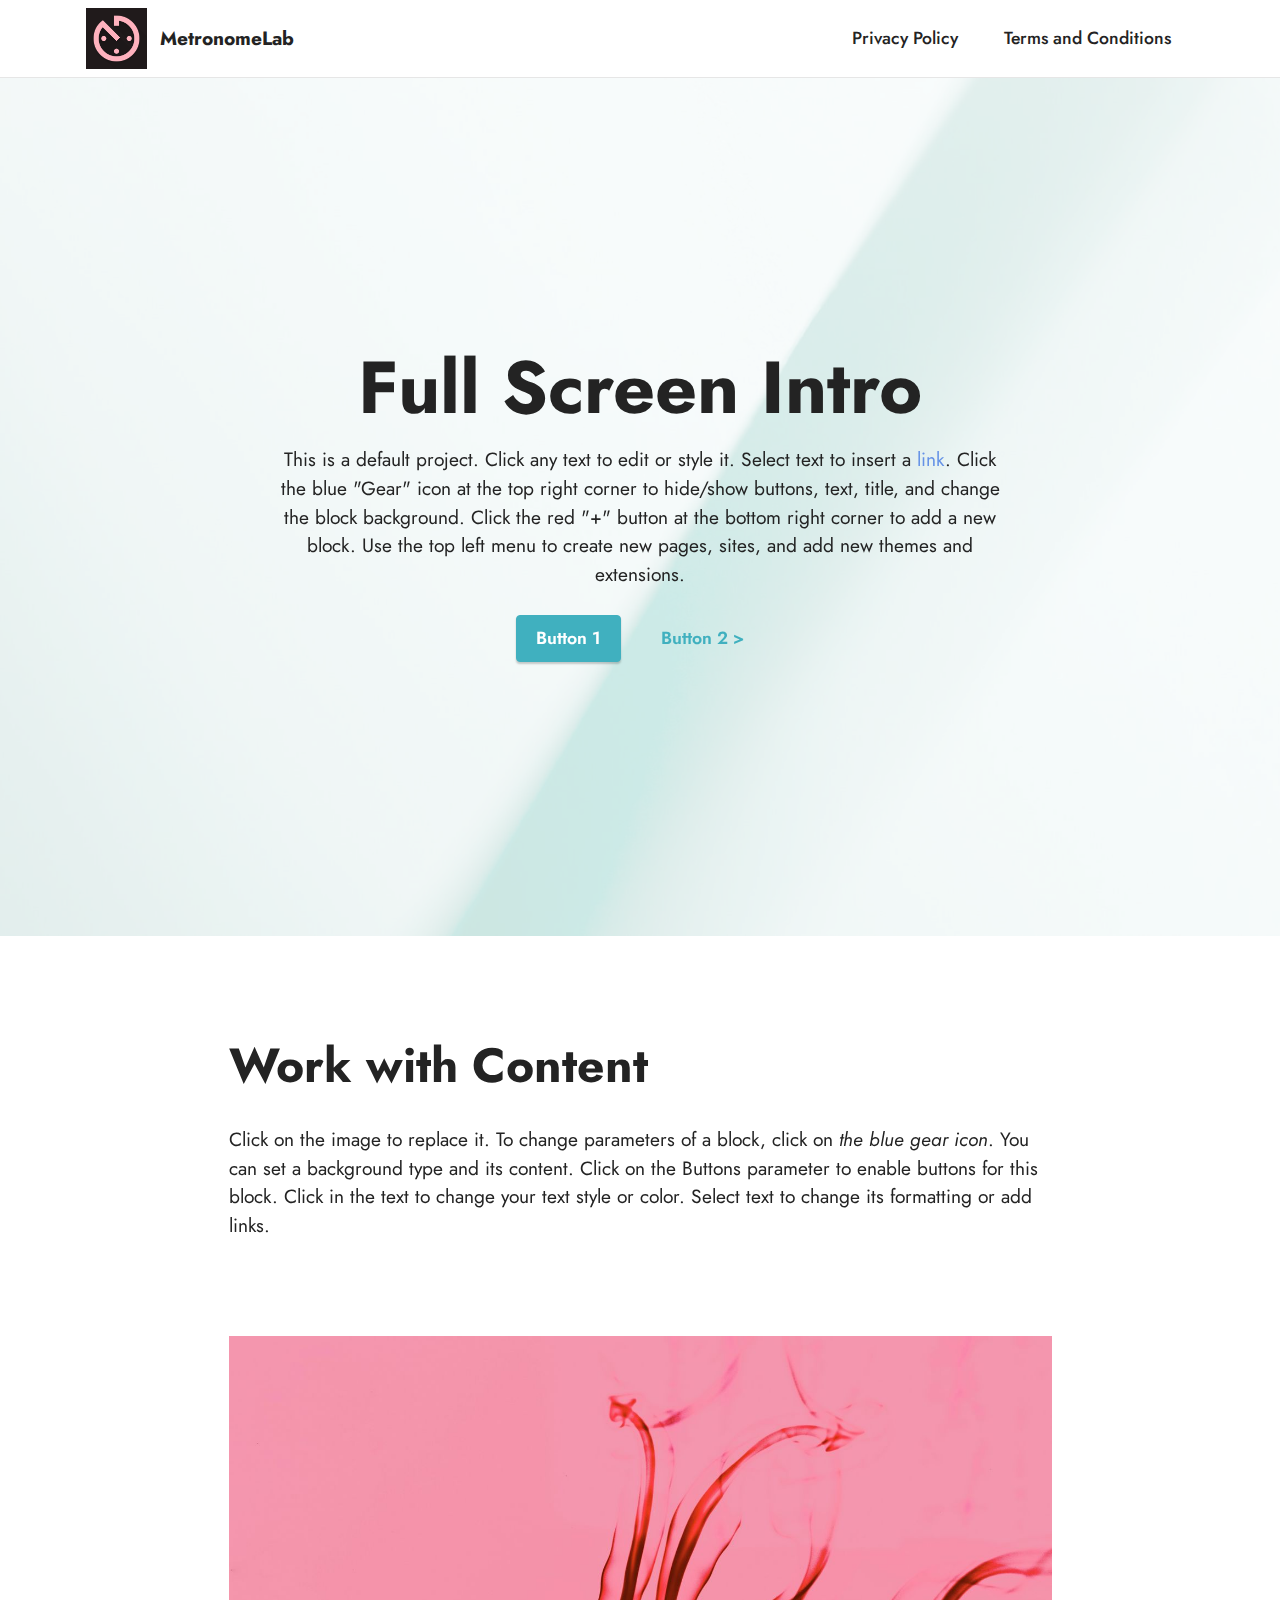
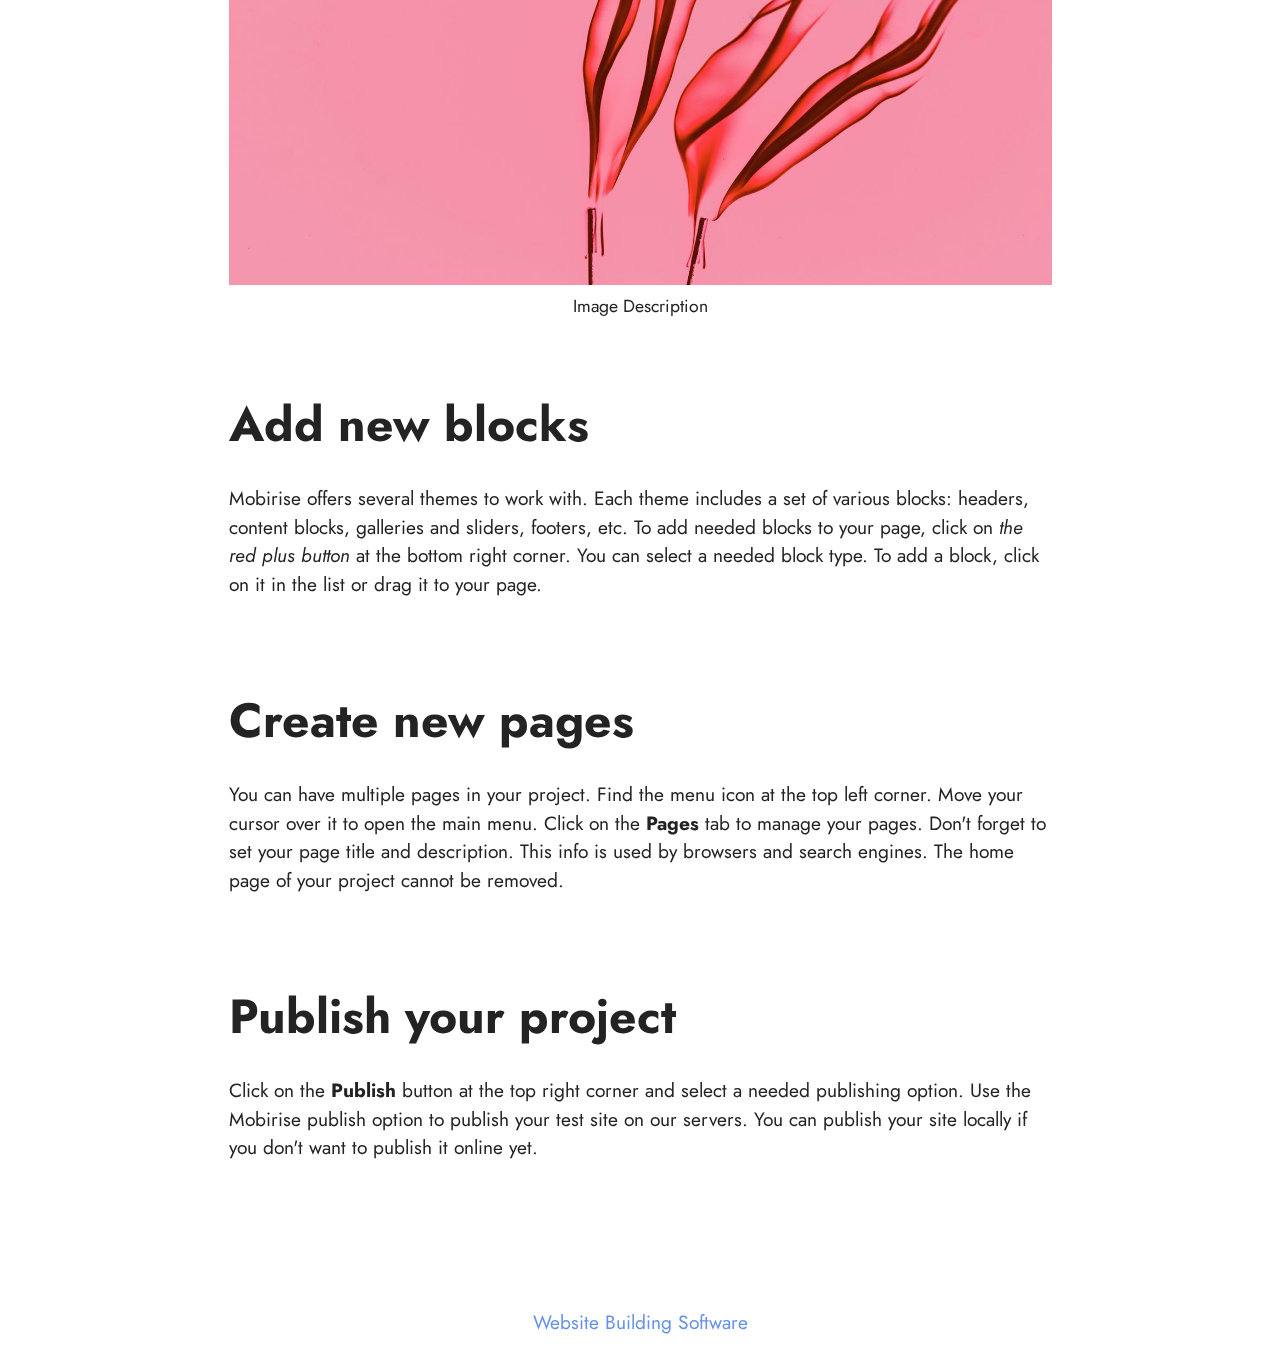
==== commit 03feefaa: "updated terms" ====
--- a/index.html
+++ b/index.html
@@ -1,48 +1,44 @@
 <!DOCTYPE html>
 <html  >
 <head>
-  <!-- Site made with Mobirise Website Builder v5.6.8, https://mobirise.com -->
+  <!-- Site made with Mobirise Website Builder v5.8.4, https://mobirise.com -->
   <meta charset="UTF-8">
   <meta http-equiv="X-UA-Compatible" content="IE=edge">
-  <meta name="generator" content="Mobirise v5.6.8, mobirise.com">
-  <meta name="twitter:card" content="summary_large_image"/>
-  <meta name="twitter:image:src" content="">
-  <meta property="og:image" content="">
-  <meta name="twitter:title" content="Home">
+  <meta name="generator" content="Mobirise v5.8.4, mobirise.com">
   <meta name="viewport" content="width=device-width, initial-scale=1, minimum-scale=1">
-  <link rel="shortcut icon" href="assets/images/appstore-80x80.png" type="image/x-icon">
+  <link rel="shortcut icon" href="assets/images/appiconios-marketing-121x121.png" type="image/x-icon">
   <meta name="description" content="">
   
   
   <title>Home</title>
-  <link rel="stylesheet" href="assets/web/assets/mobirise-icons2/mobirise2.css">
   <link rel="stylesheet" href="assets/bootstrap/css/bootstrap.min.css">
   <link rel="stylesheet" href="assets/bootstrap/css/bootstrap-grid.min.css">
   <link rel="stylesheet" href="assets/bootstrap/css/bootstrap-reboot.min.css">
+  <link rel="stylesheet" href="assets/parallax/jarallax.css">
   <link rel="stylesheet" href="assets/dropdown/css/style.css">
   <link rel="stylesheet" href="assets/socicon/css/styles.css">
   <link rel="stylesheet" href="assets/theme/css/style.css">
-  <link rel="preload" href="https://fonts.googleapis.com/css?family=Montserrat:100,200,300,400,500,600,700,800,900,100i,200i,300i,400i,500i,600i,700i,800i,900i&display=swap" as="style" onload="this.onload=null;this.rel='stylesheet'">
-  <noscript><link rel="stylesheet" href="https://fonts.googleapis.com/css?family=Montserrat:100,200,300,400,500,600,700,800,900,100i,200i,300i,400i,500i,600i,700i,800i,900i&display=swap"></noscript>
+  <link rel="preload" href="https://fonts.googleapis.com/css?family=Jost:100,200,300,400,500,600,700,800,900,100i,200i,300i,400i,500i,600i,700i,800i,900i&display=swap" as="style" onload="this.onload=null;this.rel='stylesheet'">
+  <noscript><link rel="stylesheet" href="https://fonts.googleapis.com/css?family=Jost:100,200,300,400,500,600,700,800,900,100i,200i,300i,400i,500i,600i,700i,800i,900i&display=swap"></noscript>
   <link rel="preload" as="style" href="assets/mobirise/css/mbr-additional.css"><link rel="stylesheet" href="assets/mobirise/css/mbr-additional.css" type="text/css">
-  
+
   
   
   
 </head>
 <body>
   
-  <section data-bs-version="5.1" class="menu menu2 cid-t4uLOa048w" once="menu" id="menu2-q">
+  <section data-bs-version="5.1" class="menu cid-s48OLK6784" once="menu" id="menu1-h">
     
     <nav class="navbar navbar-dropdown navbar-fixed-top navbar-expand-lg">
         <div class="container">
             <div class="navbar-brand">
                 <span class="navbar-logo">
-                    <a href="https://drumtrainerapp.com/">
-                        <img src="assets/images/appstore-80x80.png" alt="Mobirise Website Builder" style="height: 3rem;">
+                    <a href="https://mobiri.se">
+                        <img src="assets/images/appiconios-marketing-121x121.png" alt="Mobirise Website Builder" style="height: 3.8rem;">
                     </a>
                 </span>
-                <span class="navbar-caption-wrap"><a class="navbar-caption text-black text-primary display-7" href="https://drumtrainerapp.com/">Fart Composer</a></span>
+                <span class="navbar-caption-wrap"><a class="navbar-caption text-black text-primary display-7" href="index.html">MetronomeLab</a></span>
             </div>
             <button class="navbar-toggler" type="button" data-toggle="collapse" data-bs-toggle="collapse" data-target="#navbarSupportedContent" data-bs-target="#navbarSupportedContent" aria-controls="navbarNavAltMarkup" aria-expanded="false" aria-label="Toggle navigation">
                 <div class="hamburger">
@@ -53,131 +49,104 @@
                 </div>
             </button>
             <div class="collapse navbar-collapse" id="navbarSupportedContent">
-                <ul class="navbar-nav nav-dropdown nav-right" data-app-modern-menu="true"><li class="nav-item"><a class="nav-link link text-black text-primary display-4" href="home.html">Home</a></li>
-                    <li class="nav-item"><a class="nav-link link text-black text-primary display-4" href="terms.html">Terms &amp; Conditions</a></li>
-                    <li class="nav-item"><a class="nav-link link text-black text-primary display-4" href="privacy.html">Privacy Policy</a>
-                    </li></ul>
+                <ul class="navbar-nav nav-dropdown nav-right" data-app-modern-menu="true"><li class="nav-item"><a class="nav-link link text-black text-primary display-4" href="privacy.html">Privacy Policy</a></li>
+                    <li class="nav-item"><a class="nav-link link text-black text-primary display-4" href="terms.html">Terms and Conditions</a></li></ul>
                 
                 
             </div>
         </div>
     </nav>
+
 </section>
 
-<section data-bs-version="5.1" class="image2 cid-t4uVwUoZsY" id="image2-1a">
+<section data-bs-version="5.1" class="header1 cid-s48MCQYojq mbr-fullscreen mbr-parallax-background" id="header1-f">
+
+    
+
+    <div class="mbr-overlay" style="opacity: 0.8; background-color: rgb(255, 255, 255);"></div>
+
+    <div class="align-center container">
+        <div class="row justify-content-center">
+            <div class="col-12 col-lg-8">
+                <h1 class="mbr-section-title mbr-fonts-style mb-3 display-1"><strong>Full Screen Intro</strong></h1>
+                
+                <p class="mbr-text mbr-fonts-style display-7">This is a default project. Click any text to edit or style it. Select text to insert a <a href="http://mobirise.com">link</a>. Click the blue "Gear" icon at the top right corner to hide/show buttons, text, title, and change the block background. Click the red "+" button at the bottom right corner to add a new block. Use the top left menu to create new pages, sites, and add new themes and extensions.</p>
+                <div class="mbr-section-btn mt-3"><a class="btn btn-success display-4" href="https://mobirise.com">Button 1</a> <a class="btn btn-success-outline display-4" href="https://mobirise.com">Button 2 &gt;</a></div>
+            </div>
+        </div>
+    </div>
+</section>
+
+<section data-bs-version="5.1" class="content1 cid-s48udlf8KU" id="content1-8">
+    
+    <div class="container">
+        <div class="row justify-content-center">
+            <div class="title col-12 col-md-9">
+                <h3 class="mbr-section-title mbr-fonts-style align-center mb-4 display-2"><strong>Work with Content</strong></h3>
+                <h4 class="mbr-section-subtitle align-center mbr-fonts-style mb-4 display-7">Click on the image to replace it. To change parameters of a block, click on <em>the blue gear icon</em>. You can set a background type and its content. Click on the Buttons parameter to enable buttons for this block. Click in the text to change your text style or color. Select text to change its formatting or add links.</h4>
+                
+            </div>
+        </div>
+    </div>
+</section>
+
+<section data-bs-version="5.1" class="image3 cid-s48upRUlSD" id="image3-9">
     
 
     
-    
 
     <div class="container">
-        <div class="row align-items-center">
-            <div class="col-12 col-lg-6">
+        <div class="row justify-content-center">
+            <div class="col-12 col-lg-9">
                 <div class="image-wrapper">
-                    <img src="assets/images/img-1683-1125x2436.png" alt="Mobirise Website Builder">
-                    <p class="mbr-description mbr-fonts-style mt-2 align-center display-4"></p>
-                </div>
-            </div>
-            <div class="col-12 col-lg">
-                <div class="text-wrapper">
-                    <h3 class="mbr-section-title mbr-fonts-style mb-3 display-5"><strong>Drum Books&nbsp;</strong></h3>
-                    <p class="mbr-text mbr-fonts-style display-7">You can find drum books from different authors in the main menu. A book contains several exercise groups.</p>
+                    <img src="assets/images/6.jpg" alt="Mobirise Website Builder">
+                    <p class="mbr-description mbr-fonts-style mt-2 align-center display-4">
+                        Image Description</p>
                 </div>
             </div>
         </div>
     </div>
 </section>
 
-<section data-bs-version="5.1" class="image1 cid-td4sRuclvv" id="image1-1q">
+<section data-bs-version="5.1" class="content1 cid-s48vaXqeL6" id="content1-b">
     
-
-    
-    
-
     <div class="container">
-        <div class="row align-items-center">
-            <div class="col-12 col-lg-6">
-                <div class="image-wrapper">
-                    <img src="assets/images/img-1684-1125x2436.png" alt="Mobirise Website Builder">
-                    <p class="mbr-description mbr-fonts-style pt-2 align-center display-4"></p>
-                </div>
-            </div>
-            <div class="col-12 col-lg">
-                <div class="text-wrapper">
-                    <h3 class="mbr-section-title mbr-fonts-style mb-3 display-5">
-                        <strong>Beat Groups</strong></h3>
-                    <p class="mbr-text mbr-fonts-style display-7">Beat groups containsdifferent exercises. You can bookmark, or play them.</p>
-                </div>
+        <div class="row justify-content-center">
+            <div class="title col-12 col-md-9">
+                <h3 class="mbr-section-title mbr-fonts-style align-center mb-4 display-2"><strong>Add new blocks</strong></h3>
+                <h4 class="mbr-section-subtitle align-center mbr-fonts-style mb-4 display-7">Mobirise offers several themes to work with. Each theme includes a set of various blocks: headers, content blocks, galleries and sliders, footers, etc. To add needed blocks to your page, click on <em>the red plus button </em>at the bottom right corner. You can select a needed block type. To add a block, click on it in the list or drag it to your page.</h4>
+                
             </div>
         </div>
     </div>
 </section>
 
-<section data-bs-version="5.1" class="image1 cid-t4uVPIAweS" id="image1-1b">
+<section data-bs-version="5.1" class="content1 cid-s48vnjULo4" id="content1-c">
     
-
-    
-    
-
     <div class="container">
-        <div class="row align-items-center">
-            <div class="col-12 col-lg-6">
-                <div class="image-wrapper">
-                    <img src="assets/images/img-1682-1256x580.png" alt="Mobirise Website Builder">
-                    <p class="mbr-description mbr-fonts-style pt-2 align-center display-4"></p>
-                </div>
-            </div>
-            <div class="col-12 col-lg">
-                <div class="text-wrapper">
-                    <h3 class="mbr-section-title mbr-fonts-style mb-3 display-5"><strong>Play tracks</strong></h3>
-                    <p class="mbr-text mbr-fonts-style display-7">
-                        You can start the track with the play button.</p>
-                </div>
+        <div class="row justify-content-center">
+            <div class="title col-12 col-md-9">
+                <h3 class="mbr-section-title mbr-fonts-style align-center mb-4 display-2"><strong>Create new pages</strong></h3>
+                <h4 class="mbr-section-subtitle align-center mbr-fonts-style mb-4 display-7">You can have multiple pages in your project. Find the menu icon at the top left corner. Move your cursor over it to open the main menu. Click on the <strong>Pages </strong>tab to manage your pages. Don't forget to set your page title and description. This info is used by browsers and search engines. The home page of your project cannot be removed.</h4>
+                
             </div>
         </div>
     </div>
 </section>
 
-<section data-bs-version="5.1" class="contacts1 cid-t4uQCOE2Fk" id="contacts1-18">
-
-    
-
-    
+<section data-bs-version="5.1" class="content1 cid-s48vrXhP0J" id="content1-d">
     
     <div class="container">
-        <div class="mbr-section-head">
-            <h3 class="mbr-section-title mbr-fonts-style align-center mb-0 display-2">
-                <strong>Available for Android and IOS</strong></h3>
-            <h4 class="mbr-section-subtitle mbr-fonts-style align-center mb-0 mt-2 display-5">Try it out for free!</h4>
-        </div>
-        <div class="row justify-content-center mt-4">
-            <div class="card col-12 col-lg-6">
-                <div class="card-wrapper">
-                    <div class="card-box align-center">
-                        <div class="image-wrapper">
-                            <span class="mbr-iconfont socicon-play socicon"></span>
-                        </div>
-                        <h4 class="card-title mbr-fonts-style mb-2 display-2"><strong>Android</strong></h4>
-                        <p class="mbr-text mbr-fonts-style mb-2 display-4">Google Play Store</p>
-                        <h5 class="link mbr-fonts-style display-7"><a href="https://apps.apple.com/tr/app/metronome-lab/id1527219177" class="text-primary">Download</a></h5>
-                    </div>
-                </div>
-            </div>
-            <div class="card col-12 col-lg-6">
-                <div class="card-wrapper">
-                    <div class="card-box align-center">
-                        <div class="image-wrapper">
-                            <span class="mbr-iconfont socicon-apple socicon"></span>
-                        </div>
-                        <h4 class="card-title mbr-fonts-style align-center mb-2 display-2"><strong>IOS</strong></h4>
-                        <p class="mbr-text mbr-fonts-style mb-2 display-4">
-                            App Store</p>
-                        <h5 class="link mbr-black mbr-fonts-style display-7"><a href="https://apps.apple.com/tr/app/metronome-lab/id1527219177" class="text-primary">Download</a></h5>
-                    </div>
-                </div>
+        <div class="row justify-content-center">
+            <div class="title col-12 col-md-9">
+                <h3 class="mbr-section-title mbr-fonts-style align-center mb-4 display-2"><strong>Publish your project
+</strong></h3>
+                <h4 class="mbr-section-subtitle align-center mbr-fonts-style mb-4 display-7">Click on the <strong>Publish </strong>button at the top right corner and select a needed publishing option. Use the Mobirise publish option to publish your test site on our servers. You can publish your site locally if you don't want to publish it online yet.</h4>
+                
             </div>
         </div>
     </div>
+</section><section class="display-7" style="padding: 0;align-items: center;justify-content: center;flex-wrap: wrap;    align-content: center;display: flex;position: relative;height: 4rem;"><a href="https://mobiri.se/2223335" style="flex: 1 1;height: 4rem;position: absolute;width: 100%;z-index: 1;"><img alt="" style="height: 4rem;" src="[data-uri]"></a><p style="margin: 0;text-align: center;" class="display-7">&#8204;</p><a style="z-index:1" href="https://mobirise.com"> Website Building Software</a></section><script src="assets/bootstrap/js/bootstrap.bundle.min.js"></script>  <script src="assets/parallax/jarallax.js"></script>  <script src="assets/smoothscroll/smooth-scroll.js"></script>  <script src="assets/ytplayer/index.js"></script>  <script src="assets/dropdown/js/navbar-dropdown.js"></script>  <script src="assets/theme/js/script.js"></script>  
   
   
 </body>
--- a/assets/parallax/jarallax.css
+++ b/assets/parallax/jarallax.css
@@ -0,0 +1,15 @@
+.jarallax {
+    position: relative;
+    z-index: 0;
+}
+.jarallax > .jarallax-img {
+    position: absolute;
+    object-fit: cover;
+    /* support for plugin https://github.com/bfred-it/object-fit-images */
+    font-family: 'object-fit: cover;';
+    top: 0;
+    left: 0;
+    width: 100%;
+    height: 100%;
+    z-index: -1;
+}--- a/assets/mobirise/css/mbr-additional.css
+++ b/assets/mobirise/css/mbr-additional.css
@@ -2,7 +2,7 @@
   font-family: Jost;
 }
 .display-1 {
-  font-family: 'Montserrat', sans-serif;
+  font-family: 'Jost', sans-serif;
   font-size: 4.6rem;
   line-height: 1.1;
 }
@@ -10,7 +10,7 @@
   font-size: 5.75rem;
 }
 .display-2 {
-  font-family: 'Montserrat', sans-serif;
+  font-family: 'Jost', sans-serif;
   font-size: 3rem;
   line-height: 1.1;
 }
@@ -18,7 +18,7 @@
   font-size: 3.75rem;
 }
 .display-4 {
-  font-family: 'Montserrat', sans-serif;
+  font-family: 'Jost', sans-serif;
   font-size: 1.1rem;
   line-height: 1.5;
 }
@@ -26,7 +26,7 @@
   font-size: 1.375rem;
 }
 .display-5 {
-  font-family: 'Montserrat', sans-serif;
+  font-family: 'Jost', sans-serif;
   font-size: 2.2rem;
   line-height: 1.5;
 }
@@ -34,7 +34,7 @@
   font-size: 2.75rem;
 }
 .display-7 {
-  font-family: 'Montserrat', sans-serif;
+  font-family: 'Jost', sans-serif;
   font-size: 1.2rem;
   line-height: 1.5;
 }
@@ -586,7 +586,7 @@
   display: none;
 }
 .form-control {
-  font-family: 'Montserrat', sans-serif;
+  font-family: 'Jost', sans-serif;
   font-size: 1.1rem;
   line-height: 1.5;
   font-weight: 400;
@@ -600,7 +600,7 @@
   border-color: #6592e6 !important;
 }
 .form-control:-webkit-input-placeholder {
-  font-family: 'Montserrat', sans-serif;
+  font-family: 'Jost', sans-serif;
   font-size: 1.1rem;
   line-height: 1.5;
   font-weight: 400;
@@ -682,18 +682,96 @@
 a {
   transition: color 0.6s;
 }
-.cid-t4uLOa048w {
+.cid-s48MCQYojq {
+  background-image: url("../../../assets/images/background7.jpg");
+}
+.cid-s48MCQYojq .mbr-section-title {
+  text-align: center;
+}
+.cid-s48MCQYojq .mbr-text,
+.cid-s48MCQYojq .mbr-section-btn {
+  color: #232323;
+  text-align: center;
+}
+@media (max-width: 991px) {
+  .cid-s48MCQYojq .mbr-section-title,
+  .cid-s48MCQYojq .mbr-section-btn,
+  .cid-s48MCQYojq .mbr-text {
+    text-align: center;
+  }
+}
+.cid-s48udlf8KU {
+  padding-top: 5rem;
+  padding-bottom: 2rem;
+  background-color: #ffffff;
+}
+.cid-s48udlf8KU .mbr-section-title {
+  text-align: left;
+}
+.cid-s48udlf8KU .mbr-section-subtitle {
+  text-align: left;
+}
+.cid-s48upRUlSD {
+  padding-top: 2rem;
+  padding-bottom: 2rem;
+  background-color: #ffffff;
+}
+@media (max-width: 991px) {
+  .cid-s48upRUlSD .image-wrapper {
+    margin-bottom: 1rem;
+  }
+}
+.cid-s48upRUlSD .row {
+  flex-direction: row-reverse;
+}
+.cid-s48upRUlSD img {
+  width: 100%;
+}
+.cid-s48vaXqeL6 {
+  padding-top: 2rem;
+  padding-bottom: 2rem;
+  background-color: #ffffff;
+}
+.cid-s48vaXqeL6 .mbr-section-title {
+  text-align: left;
+}
+.cid-s48vaXqeL6 .mbr-section-subtitle {
+  text-align: left;
+}
+.cid-s48vnjULo4 {
+  padding-top: 2rem;
+  padding-bottom: 2rem;
+  background-color: #ffffff;
+}
+.cid-s48vnjULo4 .mbr-section-title {
+  text-align: left;
+}
+.cid-s48vnjULo4 .mbr-section-subtitle {
+  text-align: left;
+}
+.cid-s48vrXhP0J {
+  padding-top: 2rem;
+  padding-bottom: 6rem;
+  background-color: #ffffff;
+}
+.cid-s48vrXhP0J .mbr-section-title {
+  text-align: left;
+}
+.cid-s48vrXhP0J .mbr-section-subtitle {
+  text-align: left;
+}
+.cid-s48OLK6784 {
   z-index: 1000;
   width: 100%;
   position: relative;
   min-height: 60px;
 }
-.cid-t4uLOa048w nav.navbar {
+.cid-s48OLK6784 nav.navbar {
   position: fixed;
 }
-.cid-t4uLOa048w .dropdown-item:before {
+.cid-s48OLK6784 .dropdown-item:before {
   font-family: Moririse2 !important;
-  content: "\e966";
+  content: '\e966';
   display: inline-block;
   width: 0;
   position: absolute;
@@ -708,319 +786,301 @@
   transform: scale(0, 1);
   transition: all 0.25s ease-in-out;
 }
-.cid-t4uLOa048w .dropdown-menu {
+.cid-s48OLK6784 .dropdown-menu {
   padding: 0;
-  border-radius: 4px;
-  box-shadow: 0 1px 3px 0 rgba(0, 0, 0, 0.1);
-}
-.cid-t4uLOa048w .dropdown-item {
+}
+.cid-s48OLK6784 .dropdown-item {
   border-bottom: 1px solid #e6e6e6;
 }
-.cid-t4uLOa048w .dropdown-item:hover,
-.cid-t4uLOa048w .dropdown-item:focus {
+.cid-s48OLK6784 .dropdown-item:hover,
+.cid-s48OLK6784 .dropdown-item:focus {
   background: #6592e6 !important;
   color: white !important;
 }
-.cid-t4uLOa048w .dropdown-item:hover span {
-  color: white;
-}
-.cid-t4uLOa048w .dropdown-item:first-child {
-  border-top-left-radius: 4px;
-  border-top-right-radius: 4px;
-}
-.cid-t4uLOa048w .dropdown-item:last-child {
-  border-bottom: none;
-  border-bottom-left-radius: 4px;
-  border-bottom-right-radius: 4px;
-}
-.cid-t4uLOa048w .nav-dropdown .link {
+.cid-s48OLK6784 .nav-dropdown .link {
   padding: 0 0.3em !important;
-  margin: 0.667em 1em !important;
-}
-.cid-t4uLOa048w .nav-dropdown .link.dropdown-toggle::after {
+  margin: .667em 1em !important;
+}
+.cid-s48OLK6784 .nav-dropdown .link.dropdown-toggle::after {
   margin-left: 0.5rem;
   margin-top: 0.2rem;
 }
-.cid-t4uLOa048w .nav-link {
+.cid-s48OLK6784 .nav-link {
   position: relative;
 }
-.cid-t4uLOa048w .container {
+.cid-s48OLK6784 .container {
   display: flex;
   margin: auto;
 }
-@media (min-width: 992px) {
-  .cid-t4uLOa048w .container {
-    flex-wrap: nowrap;
-  }
-}
-.cid-t4uLOa048w .iconfont-wrapper {
+.cid-s48OLK6784 .iconfont-wrapper {
   color: #000000 !important;
   font-size: 1.5rem;
-  padding-right: 0.5rem;
-}
-.cid-t4uLOa048w .dropdown-menu,
-.cid-t4uLOa048w .navbar.opened {
+  padding-right: .5rem;
+}
+.cid-s48OLK6784 .navbar-caption {
+  padding-right: 4rem;
+}
+.cid-s48OLK6784 .dropdown-menu,
+.cid-s48OLK6784 .navbar.opened {
   background: #ffffff !important;
 }
-.cid-t4uLOa048w .nav-item:focus,
-.cid-t4uLOa048w .nav-link:focus {
+.cid-s48OLK6784 .nav-item:focus,
+.cid-s48OLK6784 .nav-link:focus {
   outline: none;
 }
-.cid-t4uLOa048w .dropdown .dropdown-menu .dropdown-item {
+.cid-s48OLK6784 .dropdown .dropdown-menu .dropdown-item {
   width: auto;
   transition: all 0.25s ease-in-out;
 }
-.cid-t4uLOa048w .dropdown .dropdown-menu .dropdown-item::after {
+.cid-s48OLK6784 .dropdown .dropdown-menu .dropdown-item::after {
   right: 0.5rem;
 }
-.cid-t4uLOa048w .dropdown .dropdown-menu .dropdown-item .mbr-iconfont {
-  margin-right: 0.5rem;
-  vertical-align: sub;
-}
-.cid-t4uLOa048w .dropdown .dropdown-menu .dropdown-item .mbr-iconfont:before {
+.cid-s48OLK6784 .dropdown .dropdown-menu .dropdown-item .mbr-iconfont {
+  margin-left: -1.8rem;
+  padding-right: 1rem;
+  font-size: inherit;
+}
+.cid-s48OLK6784 .dropdown .dropdown-menu .dropdown-item .mbr-iconfont:before {
   display: inline-block;
   transform: scale(1, 1);
   transition: all 0.25s ease-in-out;
 }
-.cid-t4uLOa048w .collapsed .dropdown-menu .dropdown-item:before {
+.cid-s48OLK6784 .collapsed .dropdown-menu .dropdown-item:before {
   display: none;
 }
-.cid-t4uLOa048w .collapsed .dropdown .dropdown-menu .dropdown-item {
+.cid-s48OLK6784 .collapsed .dropdown .dropdown-menu .dropdown-item {
   padding: 0.235em 1.5em 0.235em 1.5em !important;
   transition: none;
   margin: 0 !important;
 }
-.cid-t4uLOa048w .navbar {
-  min-height: 70px;
-  transition: all 0.3s;
+.cid-s48OLK6784 .navbar {
+  min-height: 77px;
+  transition: all .3s;
   border-bottom: 1px solid transparent;
-  box-shadow: 0 1px 3px 0 rgba(0, 0, 0, 0.1);
   background: #ffffff;
 }
-.cid-t4uLOa048w .navbar.opened {
-  transition: all 0.3s;
-}
-.cid-t4uLOa048w .navbar .dropdown-item {
-  padding: 0.5rem 1.8rem;
-}
-.cid-t4uLOa048w .navbar .navbar-logo img {
+.cid-s48OLK6784 .navbar:not(.navbar-short) {
+  border-bottom: 1px solid #e6e6e6;
+}
+.cid-s48OLK6784 .navbar.opened {
+  transition: all .3s;
+}
+.cid-s48OLK6784 .navbar .dropdown-item {
+  padding: .5rem 1.8rem;
+}
+.cid-s48OLK6784 .navbar .navbar-logo img {
   width: auto;
 }
-.cid-t4uLOa048w .navbar .navbar-collapse {
+.cid-s48OLK6784 .navbar .navbar-collapse {
   justify-content: flex-end;
   z-index: 1;
 }
-.cid-t4uLOa048w .navbar.collapsed {
-  justify-content: center;
-}
-.cid-t4uLOa048w .navbar.collapsed .nav-item .nav-link::before {
+.cid-s48OLK6784 .navbar.collapsed .nav-item .nav-link::before {
   display: none;
 }
-.cid-t4uLOa048w .navbar.collapsed.opened .dropdown-menu {
+.cid-s48OLK6784 .navbar.collapsed.opened .dropdown-menu {
   top: 0;
 }
 @media (min-width: 992px) {
-  .cid-t4uLOa048w .navbar.collapsed.opened:not(.navbar-short) .navbar-collapse {
-    max-height: calc(98.5vh - 3rem);
-  }
-}
-.cid-t4uLOa048w .navbar.collapsed .dropdown-menu .dropdown-submenu {
+  .cid-s48OLK6784 .navbar.collapsed.opened:not(.navbar-short) .navbar-collapse {
+    max-height: calc(98.5vh - 3.8rem);
+  }
+}
+.cid-s48OLK6784 .navbar.collapsed .dropdown-menu .dropdown-submenu {
   left: 0 !important;
 }
-.cid-t4uLOa048w .navbar.collapsed .dropdown-menu .dropdown-item:after {
+.cid-s48OLK6784 .navbar.collapsed .dropdown-menu .dropdown-item:after {
   right: auto;
 }
-.cid-t4uLOa048w .navbar.collapsed .dropdown-menu .dropdown-toggle[data-toggle="dropdown-submenu"]:after {
+.cid-s48OLK6784 .navbar.collapsed .dropdown-menu .dropdown-toggle[data-toggle="dropdown-submenu"]:after {
   margin-left: 0.5rem;
   margin-top: 0.2rem;
   border-top: 0.35em solid;
   border-right: 0.35em solid transparent;
   border-left: 0.35em solid transparent;
   border-bottom: 0;
-  top: 41%;
-}
-.cid-t4uLOa048w .navbar.collapsed ul.navbar-nav li {
+  top: 55%;
+}
+.cid-s48OLK6784 .navbar.collapsed ul.navbar-nav li {
   margin: auto;
 }
-.cid-t4uLOa048w .navbar.collapsed .dropdown-menu .dropdown-item {
-  padding: 0.25rem 1.5rem;
+.cid-s48OLK6784 .navbar.collapsed .dropdown-menu .dropdown-item {
+  padding: .25rem 1.5rem;
   text-align: center;
 }
-.cid-t4uLOa048w .navbar.collapsed .icons-menu {
+.cid-s48OLK6784 .navbar.collapsed .icons-menu {
   padding-left: 0;
   padding-right: 0;
-  padding-top: 0.5rem;
-  padding-bottom: 0.5rem;
+  padding-top: .5rem;
+  padding-bottom: .5rem;
 }
 @media (max-width: 991px) {
-  .cid-t4uLOa048w .navbar .nav-item .nav-link::before {
+  .cid-s48OLK6784 .navbar .nav-item .nav-link::before {
     display: none;
   }
-  .cid-t4uLOa048w .navbar.opened .dropdown-menu {
+  .cid-s48OLK6784 .navbar.opened .dropdown-menu {
     top: 0;
   }
-  .cid-t4uLOa048w .navbar .dropdown-menu .dropdown-submenu {
+  .cid-s48OLK6784 .navbar .dropdown-menu .dropdown-submenu {
     left: 0 !important;
   }
-  .cid-t4uLOa048w .navbar .dropdown-menu .dropdown-item:after {
+  .cid-s48OLK6784 .navbar .dropdown-menu .dropdown-item:after {
     right: auto;
   }
-  .cid-t4uLOa048w .navbar .dropdown-menu .dropdown-toggle[data-toggle="dropdown-submenu"]:after {
+  .cid-s48OLK6784 .navbar .dropdown-menu .dropdown-toggle[data-toggle="dropdown-submenu"]:after {
     margin-left: 0.5rem;
     margin-top: 0.2rem;
     border-top: 0.35em solid;
     border-right: 0.35em solid transparent;
     border-left: 0.35em solid transparent;
     border-bottom: 0;
-    top: 40%;
-  }
-  .cid-t4uLOa048w .navbar .navbar-logo img {
-    height: 3rem !important;
-  }
-  .cid-t4uLOa048w .navbar ul.navbar-nav li {
+    top: 55%;
+  }
+  .cid-s48OLK6784 .navbar .navbar-logo img {
+    height: 3.8rem !important;
+  }
+  .cid-s48OLK6784 .navbar ul.navbar-nav li {
     margin: auto;
   }
-  .cid-t4uLOa048w .navbar .dropdown-menu .dropdown-item {
-    padding: 0.25rem 1.5rem !important;
+  .cid-s48OLK6784 .navbar .dropdown-menu .dropdown-item {
+    padding: .25rem 1.5rem !important;
     text-align: center;
   }
-  .cid-t4uLOa048w .navbar .navbar-brand {
+  .cid-s48OLK6784 .navbar .navbar-brand {
     flex-shrink: initial;
     flex-basis: auto;
     word-break: break-word;
     padding-right: 2rem;
   }
-  .cid-t4uLOa048w .navbar .navbar-toggler {
+  .cid-s48OLK6784 .navbar .navbar-toggler {
     flex-basis: auto;
   }
-  .cid-t4uLOa048w .navbar .icons-menu {
+  .cid-s48OLK6784 .navbar .icons-menu {
     padding-left: 0;
-    padding-top: 0.5rem;
-    padding-bottom: 0.5rem;
-  }
-}
-.cid-t4uLOa048w .navbar.navbar-short {
+    padding-top: .5rem;
+    padding-bottom: .5rem;
+  }
+}
+.cid-s48OLK6784 .navbar.navbar-short {
   min-height: 60px;
 }
-.cid-t4uLOa048w .navbar.navbar-short .navbar-logo img {
-  height: 2.5rem !important;
-}
-.cid-t4uLOa048w .navbar.navbar-short .navbar-brand {
-  min-height: 60px;
+.cid-s48OLK6784 .navbar.navbar-short .navbar-logo img {
+  height: 3rem !important;
+}
+.cid-s48OLK6784 .navbar.navbar-short .navbar-brand {
   padding: 0;
 }
-.cid-t4uLOa048w .navbar-brand {
-  min-height: 70px;
+.cid-s48OLK6784 .navbar-brand {
   flex-shrink: 0;
   align-items: center;
   margin-right: 0;
-  padding: 10px 0;
-  transition: all 0.3s;
+  padding: 0;
+  transition: all .3s;
   word-break: break-word;
   z-index: 1;
 }
-.cid-t4uLOa048w .navbar-brand .navbar-caption {
+.cid-s48OLK6784 .navbar-brand .navbar-caption {
   line-height: inherit !important;
 }
-.cid-t4uLOa048w .navbar-brand .navbar-logo a {
+.cid-s48OLK6784 .navbar-brand .navbar-logo a {
   outline: none;
 }
-.cid-t4uLOa048w .dropdown-item.active,
-.cid-t4uLOa048w .dropdown-item:active {
+.cid-s48OLK6784 .dropdown-item.active,
+.cid-s48OLK6784 .dropdown-item:active {
   background-color: transparent;
 }
-.cid-t4uLOa048w .navbar-expand-lg .navbar-nav .nav-link {
+.cid-s48OLK6784 .navbar-expand-lg .navbar-nav .nav-link {
   padding: 0;
 }
-.cid-t4uLOa048w .nav-dropdown .link.dropdown-toggle {
+.cid-s48OLK6784 .nav-dropdown .link.dropdown-toggle {
   margin-right: 1.667em;
 }
-.cid-t4uLOa048w .nav-dropdown .link.dropdown-toggle[aria-expanded="true"] {
+.cid-s48OLK6784 .nav-dropdown .link.dropdown-toggle[aria-expanded="true"] {
   margin-right: 0;
   padding: 0.667em 1.667em;
 }
-.cid-t4uLOa048w .navbar.navbar-expand-lg .dropdown .dropdown-menu {
+.cid-s48OLK6784 .navbar.navbar-expand-lg .dropdown .dropdown-menu {
   background: #ffffff;
 }
-.cid-t4uLOa048w .navbar.navbar-expand-lg .dropdown .dropdown-menu .dropdown-submenu {
+.cid-s48OLK6784 .navbar.navbar-expand-lg .dropdown .dropdown-menu .dropdown-submenu {
   margin: 0;
   left: 100%;
 }
-.cid-t4uLOa048w .navbar .dropdown.open > .dropdown-menu {
+.cid-s48OLK6784 .navbar .dropdown.open > .dropdown-menu {
   display: block;
 }
-.cid-t4uLOa048w ul.navbar-nav {
+.cid-s48OLK6784 ul.navbar-nav {
   flex-wrap: wrap;
 }
-.cid-t4uLOa048w .navbar-buttons {
+.cid-s48OLK6784 .navbar-buttons {
   text-align: center;
   min-width: 170px;
 }
-.cid-t4uLOa048w button.navbar-toggler {
+.cid-s48OLK6784 button.navbar-toggler {
   outline: none;
   width: 31px;
   height: 20px;
   cursor: pointer;
-  transition: all 0.2s;
+  transition: all .2s;
   position: relative;
   align-self: center;
 }
-.cid-t4uLOa048w button.navbar-toggler .hamburger span {
+.cid-s48OLK6784 button.navbar-toggler .hamburger span {
   position: absolute;
   right: 0;
   width: 30px;
   height: 2px;
   border-right: 5px;
-  background-color: #000000;
-}
-.cid-t4uLOa048w button.navbar-toggler .hamburger span:nth-child(1) {
+  background-color: currentColor;
+}
+.cid-s48OLK6784 button.navbar-toggler .hamburger span:nth-child(1) {
   top: 0;
-  transition: all 0.2s;
-}
-.cid-t4uLOa048w button.navbar-toggler .hamburger span:nth-child(2) {
+  transition: all .2s;
+}
+.cid-s48OLK6784 button.navbar-toggler .hamburger span:nth-child(2) {
   top: 8px;
-  transition: all 0.15s;
-}
-.cid-t4uLOa048w button.navbar-toggler .hamburger span:nth-child(3) {
+  transition: all .15s;
+}
+.cid-s48OLK6784 button.navbar-toggler .hamburger span:nth-child(3) {
   top: 8px;
-  transition: all 0.15s;
-}
-.cid-t4uLOa048w button.navbar-toggler .hamburger span:nth-child(4) {
+  transition: all .15s;
+}
+.cid-s48OLK6784 button.navbar-toggler .hamburger span:nth-child(4) {
   top: 16px;
-  transition: all 0.2s;
-}
-.cid-t4uLOa048w nav.opened .hamburger span:nth-child(1) {
+  transition: all .2s;
+}
+.cid-s48OLK6784 nav.opened .hamburger span:nth-child(1) {
   top: 8px;
   width: 0;
   opacity: 0;
   right: 50%;
-  transition: all 0.2s;
-}
-.cid-t4uLOa048w nav.opened .hamburger span:nth-child(2) {
+  transition: all .2s;
+}
+.cid-s48OLK6784 nav.opened .hamburger span:nth-child(2) {
   transform: rotate(45deg);
-  transition: all 0.25s;
-}
-.cid-t4uLOa048w nav.opened .hamburger span:nth-child(3) {
+  transition: all .25s;
+}
+.cid-s48OLK6784 nav.opened .hamburger span:nth-child(3) {
   transform: rotate(-45deg);
-  transition: all 0.25s;
-}
-.cid-t4uLOa048w nav.opened .hamburger span:nth-child(4) {
+  transition: all .25s;
+}
+.cid-s48OLK6784 nav.opened .hamburger span:nth-child(4) {
   top: 8px;
   width: 0;
   opacity: 0;
   right: 50%;
-  transition: all 0.2s;
-}
-.cid-t4uLOa048w .navbar-dropdown {
-  padding: 0 1rem;
+  transition: all .2s;
+}
+.cid-s48OLK6784 .navbar-dropdown {
+  padding: .5rem 1rem;
   position: fixed;
 }
-.cid-t4uLOa048w a.nav-link {
+.cid-s48OLK6784 a.nav-link {
   display: flex;
   align-items: center;
   justify-content: center;
 }
-.cid-t4uLOa048w .icons-menu {
+.cid-s48OLK6784 .icons-menu {
   flex-wrap: nowrap;
   display: flex;
   justify-content: center;
@@ -1030,35 +1090,30 @@
   text-align: center;
 }
 @media screen and (-ms-high-contrast: active), (-ms-high-contrast: none) {
-  .cid-t4uLOa048w .navbar {
-    height: 70px;
-  }
-  .cid-t4uLOa048w .navbar.opened {
+  .cid-s48OLK6784 .navbar {
+    height: 77px;
+  }
+  .cid-s48OLK6784 .navbar.opened {
     height: auto;
   }
-  .cid-t4uLOa048w .nav-item .nav-link:hover::before {
+  .cid-s48OLK6784 .nav-item .nav-link:hover::before {
     width: 175%;
     max-width: calc(100% + 2rem);
     left: -1rem;
   }
 }
-.cid-t4uNiTgPEE {
-  padding-top: 5rem;
-  padding-bottom: 5rem;
-  background-color: #ffffff;
-}
-.cid-t4uLOa048w {
+.cid-s48OLK6784 {
   z-index: 1000;
   width: 100%;
   position: relative;
   min-height: 60px;
 }
-.cid-t4uLOa048w nav.navbar {
+.cid-s48OLK6784 nav.navbar {
   position: fixed;
 }
-.cid-t4uLOa048w .dropdown-item:before {
+.cid-s48OLK6784 .dropdown-item:before {
   font-family: Moririse2 !important;
-  content: "\e966";
+  content: '\e966';
   display: inline-block;
   width: 0;
   position: absolute;
@@ -1073,319 +1128,301 @@
   transform: scale(0, 1);
   transition: all 0.25s ease-in-out;
 }
-.cid-t4uLOa048w .dropdown-menu {
+.cid-s48OLK6784 .dropdown-menu {
   padding: 0;
-  border-radius: 4px;
-  box-shadow: 0 1px 3px 0 rgba(0, 0, 0, 0.1);
-}
-.cid-t4uLOa048w .dropdown-item {
+}
+.cid-s48OLK6784 .dropdown-item {
   border-bottom: 1px solid #e6e6e6;
 }
-.cid-t4uLOa048w .dropdown-item:hover,
-.cid-t4uLOa048w .dropdown-item:focus {
+.cid-s48OLK6784 .dropdown-item:hover,
+.cid-s48OLK6784 .dropdown-item:focus {
   background: #6592e6 !important;
   color: white !important;
 }
-.cid-t4uLOa048w .dropdown-item:hover span {
-  color: white;
-}
-.cid-t4uLOa048w .dropdown-item:first-child {
-  border-top-left-radius: 4px;
-  border-top-right-radius: 4px;
-}
-.cid-t4uLOa048w .dropdown-item:last-child {
-  border-bottom: none;
-  border-bottom-left-radius: 4px;
-  border-bottom-right-radius: 4px;
-}
-.cid-t4uLOa048w .nav-dropdown .link {
+.cid-s48OLK6784 .nav-dropdown .link {
   padding: 0 0.3em !important;
-  margin: 0.667em 1em !important;
-}
-.cid-t4uLOa048w .nav-dropdown .link.dropdown-toggle::after {
+  margin: .667em 1em !important;
+}
+.cid-s48OLK6784 .nav-dropdown .link.dropdown-toggle::after {
   margin-left: 0.5rem;
   margin-top: 0.2rem;
 }
-.cid-t4uLOa048w .nav-link {
+.cid-s48OLK6784 .nav-link {
   position: relative;
 }
-.cid-t4uLOa048w .container {
+.cid-s48OLK6784 .container {
   display: flex;
   margin: auto;
 }
-@media (min-width: 992px) {
-  .cid-t4uLOa048w .container {
-    flex-wrap: nowrap;
-  }
-}
-.cid-t4uLOa048w .iconfont-wrapper {
+.cid-s48OLK6784 .iconfont-wrapper {
   color: #000000 !important;
   font-size: 1.5rem;
-  padding-right: 0.5rem;
-}
-.cid-t4uLOa048w .dropdown-menu,
-.cid-t4uLOa048w .navbar.opened {
+  padding-right: .5rem;
+}
+.cid-s48OLK6784 .navbar-caption {
+  padding-right: 4rem;
+}
+.cid-s48OLK6784 .dropdown-menu,
+.cid-s48OLK6784 .navbar.opened {
   background: #ffffff !important;
 }
-.cid-t4uLOa048w .nav-item:focus,
-.cid-t4uLOa048w .nav-link:focus {
+.cid-s48OLK6784 .nav-item:focus,
+.cid-s48OLK6784 .nav-link:focus {
   outline: none;
 }
-.cid-t4uLOa048w .dropdown .dropdown-menu .dropdown-item {
+.cid-s48OLK6784 .dropdown .dropdown-menu .dropdown-item {
   width: auto;
   transition: all 0.25s ease-in-out;
 }
-.cid-t4uLOa048w .dropdown .dropdown-menu .dropdown-item::after {
+.cid-s48OLK6784 .dropdown .dropdown-menu .dropdown-item::after {
   right: 0.5rem;
 }
-.cid-t4uLOa048w .dropdown .dropdown-menu .dropdown-item .mbr-iconfont {
-  margin-right: 0.5rem;
-  vertical-align: sub;
-}
-.cid-t4uLOa048w .dropdown .dropdown-menu .dropdown-item .mbr-iconfont:before {
+.cid-s48OLK6784 .dropdown .dropdown-menu .dropdown-item .mbr-iconfont {
+  margin-left: -1.8rem;
+  padding-right: 1rem;
+  font-size: inherit;
+}
+.cid-s48OLK6784 .dropdown .dropdown-menu .dropdown-item .mbr-iconfont:before {
   display: inline-block;
   transform: scale(1, 1);
   transition: all 0.25s ease-in-out;
 }
-.cid-t4uLOa048w .collapsed .dropdown-menu .dropdown-item:before {
+.cid-s48OLK6784 .collapsed .dropdown-menu .dropdown-item:before {
   display: none;
 }
-.cid-t4uLOa048w .collapsed .dropdown .dropdown-menu .dropdown-item {
+.cid-s48OLK6784 .collapsed .dropdown .dropdown-menu .dropdown-item {
   padding: 0.235em 1.5em 0.235em 1.5em !important;
   transition: none;
   margin: 0 !important;
 }
-.cid-t4uLOa048w .navbar {
-  min-height: 70px;
-  transition: all 0.3s;
+.cid-s48OLK6784 .navbar {
+  min-height: 77px;
+  transition: all .3s;
   border-bottom: 1px solid transparent;
-  box-shadow: 0 1px 3px 0 rgba(0, 0, 0, 0.1);
   background: #ffffff;
 }
-.cid-t4uLOa048w .navbar.opened {
-  transition: all 0.3s;
-}
-.cid-t4uLOa048w .navbar .dropdown-item {
-  padding: 0.5rem 1.8rem;
-}
-.cid-t4uLOa048w .navbar .navbar-logo img {
+.cid-s48OLK6784 .navbar:not(.navbar-short) {
+  border-bottom: 1px solid #e6e6e6;
+}
+.cid-s48OLK6784 .navbar.opened {
+  transition: all .3s;
+}
+.cid-s48OLK6784 .navbar .dropdown-item {
+  padding: .5rem 1.8rem;
+}
+.cid-s48OLK6784 .navbar .navbar-logo img {
   width: auto;
 }
-.cid-t4uLOa048w .navbar .navbar-collapse {
+.cid-s48OLK6784 .navbar .navbar-collapse {
   justify-content: flex-end;
   z-index: 1;
 }
-.cid-t4uLOa048w .navbar.collapsed {
-  justify-content: center;
-}
-.cid-t4uLOa048w .navbar.collapsed .nav-item .nav-link::before {
+.cid-s48OLK6784 .navbar.collapsed .nav-item .nav-link::before {
   display: none;
 }
-.cid-t4uLOa048w .navbar.collapsed.opened .dropdown-menu {
+.cid-s48OLK6784 .navbar.collapsed.opened .dropdown-menu {
   top: 0;
 }
 @media (min-width: 992px) {
-  .cid-t4uLOa048w .navbar.collapsed.opened:not(.navbar-short) .navbar-collapse {
-    max-height: calc(98.5vh - 3rem);
-  }
-}
-.cid-t4uLOa048w .navbar.collapsed .dropdown-menu .dropdown-submenu {
+  .cid-s48OLK6784 .navbar.collapsed.opened:not(.navbar-short) .navbar-collapse {
+    max-height: calc(98.5vh - 3.8rem);
+  }
+}
+.cid-s48OLK6784 .navbar.collapsed .dropdown-menu .dropdown-submenu {
   left: 0 !important;
 }
-.cid-t4uLOa048w .navbar.collapsed .dropdown-menu .dropdown-item:after {
+.cid-s48OLK6784 .navbar.collapsed .dropdown-menu .dropdown-item:after {
   right: auto;
 }
-.cid-t4uLOa048w .navbar.collapsed .dropdown-menu .dropdown-toggle[data-toggle="dropdown-submenu"]:after {
+.cid-s48OLK6784 .navbar.collapsed .dropdown-menu .dropdown-toggle[data-toggle="dropdown-submenu"]:after {
   margin-left: 0.5rem;
   margin-top: 0.2rem;
   border-top: 0.35em solid;
   border-right: 0.35em solid transparent;
   border-left: 0.35em solid transparent;
   border-bottom: 0;
-  top: 41%;
-}
-.cid-t4uLOa048w .navbar.collapsed ul.navbar-nav li {
+  top: 55%;
+}
+.cid-s48OLK6784 .navbar.collapsed ul.navbar-nav li {
   margin: auto;
 }
-.cid-t4uLOa048w .navbar.collapsed .dropdown-menu .dropdown-item {
-  padding: 0.25rem 1.5rem;
+.cid-s48OLK6784 .navbar.collapsed .dropdown-menu .dropdown-item {
+  padding: .25rem 1.5rem;
   text-align: center;
 }
-.cid-t4uLOa048w .navbar.collapsed .icons-menu {
+.cid-s48OLK6784 .navbar.collapsed .icons-menu {
   padding-left: 0;
   padding-right: 0;
-  padding-top: 0.5rem;
-  padding-bottom: 0.5rem;
+  padding-top: .5rem;
+  padding-bottom: .5rem;
 }
 @media (max-width: 991px) {
-  .cid-t4uLOa048w .navbar .nav-item .nav-link::before {
+  .cid-s48OLK6784 .navbar .nav-item .nav-link::before {
     display: none;
   }
-  .cid-t4uLOa048w .navbar.opened .dropdown-menu {
+  .cid-s48OLK6784 .navbar.opened .dropdown-menu {
     top: 0;
   }
-  .cid-t4uLOa048w .navbar .dropdown-menu .dropdown-submenu {
+  .cid-s48OLK6784 .navbar .dropdown-menu .dropdown-submenu {
     left: 0 !important;
   }
-  .cid-t4uLOa048w .navbar .dropdown-menu .dropdown-item:after {
+  .cid-s48OLK6784 .navbar .dropdown-menu .dropdown-item:after {
     right: auto;
   }
-  .cid-t4uLOa048w .navbar .dropdown-menu .dropdown-toggle[data-toggle="dropdown-submenu"]:after {
+  .cid-s48OLK6784 .navbar .dropdown-menu .dropdown-toggle[data-toggle="dropdown-submenu"]:after {
     margin-left: 0.5rem;
     margin-top: 0.2rem;
     border-top: 0.35em solid;
     border-right: 0.35em solid transparent;
     border-left: 0.35em solid transparent;
     border-bottom: 0;
-    top: 40%;
-  }
-  .cid-t4uLOa048w .navbar .navbar-logo img {
-    height: 3rem !important;
-  }
-  .cid-t4uLOa048w .navbar ul.navbar-nav li {
+    top: 55%;
+  }
+  .cid-s48OLK6784 .navbar .navbar-logo img {
+    height: 3.8rem !important;
+  }
+  .cid-s48OLK6784 .navbar ul.navbar-nav li {
     margin: auto;
   }
-  .cid-t4uLOa048w .navbar .dropdown-menu .dropdown-item {
-    padding: 0.25rem 1.5rem !important;
+  .cid-s48OLK6784 .navbar .dropdown-menu .dropdown-item {
+    padding: .25rem 1.5rem !important;
     text-align: center;
   }
-  .cid-t4uLOa048w .navbar .navbar-brand {
+  .cid-s48OLK6784 .navbar .navbar-brand {
     flex-shrink: initial;
     flex-basis: auto;
     word-break: break-word;
     padding-right: 2rem;
   }
-  .cid-t4uLOa048w .navbar .navbar-toggler {
+  .cid-s48OLK6784 .navbar .navbar-toggler {
     flex-basis: auto;
   }
-  .cid-t4uLOa048w .navbar .icons-menu {
+  .cid-s48OLK6784 .navbar .icons-menu {
     padding-left: 0;
-    padding-top: 0.5rem;
-    padding-bottom: 0.5rem;
-  }
-}
-.cid-t4uLOa048w .navbar.navbar-short {
+    padding-top: .5rem;
+    padding-bottom: .5rem;
+  }
+}
+.cid-s48OLK6784 .navbar.navbar-short {
   min-height: 60px;
 }
-.cid-t4uLOa048w .navbar.navbar-short .navbar-logo img {
-  height: 2.5rem !important;
-}
-.cid-t4uLOa048w .navbar.navbar-short .navbar-brand {
-  min-height: 60px;
+.cid-s48OLK6784 .navbar.navbar-short .navbar-logo img {
+  height: 3rem !important;
+}
+.cid-s48OLK6784 .navbar.navbar-short .navbar-brand {
   padding: 0;
 }
-.cid-t4uLOa048w .navbar-brand {
-  min-height: 70px;
+.cid-s48OLK6784 .navbar-brand {
   flex-shrink: 0;
   align-items: center;
   margin-right: 0;
-  padding: 10px 0;
-  transition: all 0.3s;
+  padding: 0;
+  transition: all .3s;
   word-break: break-word;
   z-index: 1;
 }
-.cid-t4uLOa048w .navbar-brand .navbar-caption {
+.cid-s48OLK6784 .navbar-brand .navbar-caption {
   line-height: inherit !important;
 }
-.cid-t4uLOa048w .navbar-brand .navbar-logo a {
+.cid-s48OLK6784 .navbar-brand .navbar-logo a {
   outline: none;
 }
-.cid-t4uLOa048w .dropdown-item.active,
-.cid-t4uLOa048w .dropdown-item:active {
+.cid-s48OLK6784 .dropdown-item.active,
+.cid-s48OLK6784 .dropdown-item:active {
   background-color: transparent;
 }
-.cid-t4uLOa048w .navbar-expand-lg .navbar-nav .nav-link {
+.cid-s48OLK6784 .navbar-expand-lg .navbar-nav .nav-link {
   padding: 0;
 }
-.cid-t4uLOa048w .nav-dropdown .link.dropdown-toggle {
+.cid-s48OLK6784 .nav-dropdown .link.dropdown-toggle {
   margin-right: 1.667em;
 }
-.cid-t4uLOa048w .nav-dropdown .link.dropdown-toggle[aria-expanded="true"] {
+.cid-s48OLK6784 .nav-dropdown .link.dropdown-toggle[aria-expanded="true"] {
   margin-right: 0;
   padding: 0.667em 1.667em;
 }
-.cid-t4uLOa048w .navbar.navbar-expand-lg .dropdown .dropdown-menu {
+.cid-s48OLK6784 .navbar.navbar-expand-lg .dropdown .dropdown-menu {
   background: #ffffff;
 }
-.cid-t4uLOa048w .navbar.navbar-expand-lg .dropdown .dropdown-menu .dropdown-submenu {
+.cid-s48OLK6784 .navbar.navbar-expand-lg .dropdown .dropdown-menu .dropdown-submenu {
   margin: 0;
   left: 100%;
 }
-.cid-t4uLOa048w .navbar .dropdown.open > .dropdown-menu {
+.cid-s48OLK6784 .navbar .dropdown.open > .dropdown-menu {
   display: block;
 }
-.cid-t4uLOa048w ul.navbar-nav {
+.cid-s48OLK6784 ul.navbar-nav {
   flex-wrap: wrap;
 }
-.cid-t4uLOa048w .navbar-buttons {
+.cid-s48OLK6784 .navbar-buttons {
   text-align: center;
   min-width: 170px;
 }
-.cid-t4uLOa048w button.navbar-toggler {
+.cid-s48OLK6784 button.navbar-toggler {
   outline: none;
   width: 31px;
   height: 20px;
   cursor: pointer;
-  transition: all 0.2s;
+  transition: all .2s;
   position: relative;
   align-self: center;
 }
-.cid-t4uLOa048w button.navbar-toggler .hamburger span {
+.cid-s48OLK6784 button.navbar-toggler .hamburger span {
   position: absolute;
   right: 0;
   width: 30px;
   height: 2px;
   border-right: 5px;
-  background-color: #000000;
-}
-.cid-t4uLOa048w button.navbar-toggler .hamburger span:nth-child(1) {
+  background-color: currentColor;
+}
+.cid-s48OLK6784 button.navbar-toggler .hamburger span:nth-child(1) {
   top: 0;
-  transition: all 0.2s;
-}
-.cid-t4uLOa048w button.navbar-toggler .hamburger span:nth-child(2) {
+  transition: all .2s;
+}
+.cid-s48OLK6784 button.navbar-toggler .hamburger span:nth-child(2) {
   top: 8px;
-  transition: all 0.15s;
-}
-.cid-t4uLOa048w button.navbar-toggler .hamburger span:nth-child(3) {
+  transition: all .15s;
+}
+.cid-s48OLK6784 button.navbar-toggler .hamburger span:nth-child(3) {
   top: 8px;
-  transition: all 0.15s;
-}
-.cid-t4uLOa048w button.navbar-toggler .hamburger span:nth-child(4) {
+  transition: all .15s;
+}
+.cid-s48OLK6784 button.navbar-toggler .hamburger span:nth-child(4) {
   top: 16px;
-  transition: all 0.2s;
-}
-.cid-t4uLOa048w nav.opened .hamburger span:nth-child(1) {
+  transition: all .2s;
+}
+.cid-s48OLK6784 nav.opened .hamburger span:nth-child(1) {
   top: 8px;
   width: 0;
   opacity: 0;
   right: 50%;
-  transition: all 0.2s;
-}
-.cid-t4uLOa048w nav.opened .hamburger span:nth-child(2) {
+  transition: all .2s;
+}
+.cid-s48OLK6784 nav.opened .hamburger span:nth-child(2) {
   transform: rotate(45deg);
-  transition: all 0.25s;
-}
-.cid-t4uLOa048w nav.opened .hamburger span:nth-child(3) {
+  transition: all .25s;
+}
+.cid-s48OLK6784 nav.opened .hamburger span:nth-child(3) {
   transform: rotate(-45deg);
-  transition: all 0.25s;
-}
-.cid-t4uLOa048w nav.opened .hamburger span:nth-child(4) {
+  transition: all .25s;
+}
+.cid-s48OLK6784 nav.opened .hamburger span:nth-child(4) {
   top: 8px;
   width: 0;
   opacity: 0;
   right: 50%;
-  transition: all 0.2s;
-}
-.cid-t4uLOa048w .navbar-dropdown {
-  padding: 0 1rem;
+  transition: all .2s;
+}
+.cid-s48OLK6784 .navbar-dropdown {
+  padding: .5rem 1rem;
   position: fixed;
 }
-.cid-t4uLOa048w a.nav-link {
+.cid-s48OLK6784 a.nav-link {
   display: flex;
   align-items: center;
   justify-content: center;
 }
-.cid-t4uLOa048w .icons-menu {
+.cid-s48OLK6784 .icons-menu {
   flex-wrap: nowrap;
   display: flex;
   justify-content: center;
@@ -1395,35 +1432,35 @@
   text-align: center;
 }
 @media screen and (-ms-high-contrast: active), (-ms-high-contrast: none) {
-  .cid-t4uLOa048w .navbar {
-    height: 70px;
-  }
-  .cid-t4uLOa048w .navbar.opened {
+  .cid-s48OLK6784 .navbar {
+    height: 77px;
+  }
+  .cid-s48OLK6784 .navbar.opened {
     height: auto;
   }
-  .cid-t4uLOa048w .nav-item .nav-link:hover::before {
+  .cid-s48OLK6784 .nav-item .nav-link:hover::before {
     width: 175%;
     max-width: calc(100% + 2rem);
     left: -1rem;
   }
 }
-.cid-t4uPCBpw4N {
+.cid-u4leiVwigc {
   padding-top: 5rem;
   padding-bottom: 5rem;
   background-color: #ffffff;
 }
-.cid-t4uLOa048w {
+.cid-s48OLK6784 {
   z-index: 1000;
   width: 100%;
   position: relative;
   min-height: 60px;
 }
-.cid-t4uLOa048w nav.navbar {
+.cid-s48OLK6784 nav.navbar {
   position: fixed;
 }
-.cid-t4uLOa048w .dropdown-item:before {
+.cid-s48OLK6784 .dropdown-item:before {
   font-family: Moririse2 !important;
-  content: "\e966";
+  content: '\e966';
   display: inline-block;
   width: 0;
   position: absolute;
@@ -1438,319 +1475,301 @@
   transform: scale(0, 1);
   transition: all 0.25s ease-in-out;
 }
-.cid-t4uLOa048w .dropdown-menu {
+.cid-s48OLK6784 .dropdown-menu {
   padding: 0;
-  border-radius: 4px;
-  box-shadow: 0 1px 3px 0 rgba(0, 0, 0, 0.1);
-}
-.cid-t4uLOa048w .dropdown-item {
+}
+.cid-s48OLK6784 .dropdown-item {
   border-bottom: 1px solid #e6e6e6;
 }
-.cid-t4uLOa048w .dropdown-item:hover,
-.cid-t4uLOa048w .dropdown-item:focus {
+.cid-s48OLK6784 .dropdown-item:hover,
+.cid-s48OLK6784 .dropdown-item:focus {
   background: #6592e6 !important;
   color: white !important;
 }
-.cid-t4uLOa048w .dropdown-item:hover span {
-  color: white;
-}
-.cid-t4uLOa048w .dropdown-item:first-child {
-  border-top-left-radius: 4px;
-  border-top-right-radius: 4px;
-}
-.cid-t4uLOa048w .dropdown-item:last-child {
-  border-bottom: none;
-  border-bottom-left-radius: 4px;
-  border-bottom-right-radius: 4px;
-}
-.cid-t4uLOa048w .nav-dropdown .link {
+.cid-s48OLK6784 .nav-dropdown .link {
   padding: 0 0.3em !important;
-  margin: 0.667em 1em !important;
-}
-.cid-t4uLOa048w .nav-dropdown .link.dropdown-toggle::after {
+  margin: .667em 1em !important;
+}
+.cid-s48OLK6784 .nav-dropdown .link.dropdown-toggle::after {
   margin-left: 0.5rem;
   margin-top: 0.2rem;
 }
-.cid-t4uLOa048w .nav-link {
+.cid-s48OLK6784 .nav-link {
   position: relative;
 }
-.cid-t4uLOa048w .container {
+.cid-s48OLK6784 .container {
   display: flex;
   margin: auto;
 }
-@media (min-width: 992px) {
-  .cid-t4uLOa048w .container {
-    flex-wrap: nowrap;
-  }
-}
-.cid-t4uLOa048w .iconfont-wrapper {
+.cid-s48OLK6784 .iconfont-wrapper {
   color: #000000 !important;
   font-size: 1.5rem;
-  padding-right: 0.5rem;
-}
-.cid-t4uLOa048w .dropdown-menu,
-.cid-t4uLOa048w .navbar.opened {
+  padding-right: .5rem;
+}
+.cid-s48OLK6784 .navbar-caption {
+  padding-right: 4rem;
+}
+.cid-s48OLK6784 .dropdown-menu,
+.cid-s48OLK6784 .navbar.opened {
   background: #ffffff !important;
 }
-.cid-t4uLOa048w .nav-item:focus,
-.cid-t4uLOa048w .nav-link:focus {
+.cid-s48OLK6784 .nav-item:focus,
+.cid-s48OLK6784 .nav-link:focus {
   outline: none;
 }
-.cid-t4uLOa048w .dropdown .dropdown-menu .dropdown-item {
+.cid-s48OLK6784 .dropdown .dropdown-menu .dropdown-item {
   width: auto;
   transition: all 0.25s ease-in-out;
 }
-.cid-t4uLOa048w .dropdown .dropdown-menu .dropdown-item::after {
+.cid-s48OLK6784 .dropdown .dropdown-menu .dropdown-item::after {
   right: 0.5rem;
 }
-.cid-t4uLOa048w .dropdown .dropdown-menu .dropdown-item .mbr-iconfont {
-  margin-right: 0.5rem;
-  vertical-align: sub;
-}
-.cid-t4uLOa048w .dropdown .dropdown-menu .dropdown-item .mbr-iconfont:before {
+.cid-s48OLK6784 .dropdown .dropdown-menu .dropdown-item .mbr-iconfont {
+  margin-left: -1.8rem;
+  padding-right: 1rem;
+  font-size: inherit;
+}
+.cid-s48OLK6784 .dropdown .dropdown-menu .dropdown-item .mbr-iconfont:before {
   display: inline-block;
   transform: scale(1, 1);
   transition: all 0.25s ease-in-out;
 }
-.cid-t4uLOa048w .collapsed .dropdown-menu .dropdown-item:before {
+.cid-s48OLK6784 .collapsed .dropdown-menu .dropdown-item:before {
   display: none;
 }
-.cid-t4uLOa048w .collapsed .dropdown .dropdown-menu .dropdown-item {
+.cid-s48OLK6784 .collapsed .dropdown .dropdown-menu .dropdown-item {
   padding: 0.235em 1.5em 0.235em 1.5em !important;
   transition: none;
   margin: 0 !important;
 }
-.cid-t4uLOa048w .navbar {
-  min-height: 70px;
-  transition: all 0.3s;
+.cid-s48OLK6784 .navbar {
+  min-height: 77px;
+  transition: all .3s;
   border-bottom: 1px solid transparent;
-  box-shadow: 0 1px 3px 0 rgba(0, 0, 0, 0.1);
   background: #ffffff;
 }
-.cid-t4uLOa048w .navbar.opened {
-  transition: all 0.3s;
-}
-.cid-t4uLOa048w .navbar .dropdown-item {
-  padding: 0.5rem 1.8rem;
-}
-.cid-t4uLOa048w .navbar .navbar-logo img {
+.cid-s48OLK6784 .navbar:not(.navbar-short) {
+  border-bottom: 1px solid #e6e6e6;
+}
+.cid-s48OLK6784 .navbar.opened {
+  transition: all .3s;
+}
+.cid-s48OLK6784 .navbar .dropdown-item {
+  padding: .5rem 1.8rem;
+}
+.cid-s48OLK6784 .navbar .navbar-logo img {
   width: auto;
 }
-.cid-t4uLOa048w .navbar .navbar-collapse {
+.cid-s48OLK6784 .navbar .navbar-collapse {
   justify-content: flex-end;
   z-index: 1;
 }
-.cid-t4uLOa048w .navbar.collapsed {
-  justify-content: center;
-}
-.cid-t4uLOa048w .navbar.collapsed .nav-item .nav-link::before {
+.cid-s48OLK6784 .navbar.collapsed .nav-item .nav-link::before {
   display: none;
 }
-.cid-t4uLOa048w .navbar.collapsed.opened .dropdown-menu {
+.cid-s48OLK6784 .navbar.collapsed.opened .dropdown-menu {
   top: 0;
 }
 @media (min-width: 992px) {
-  .cid-t4uLOa048w .navbar.collapsed.opened:not(.navbar-short) .navbar-collapse {
-    max-height: calc(98.5vh - 3rem);
-  }
-}
-.cid-t4uLOa048w .navbar.collapsed .dropdown-menu .dropdown-submenu {
+  .cid-s48OLK6784 .navbar.collapsed.opened:not(.navbar-short) .navbar-collapse {
+    max-height: calc(98.5vh - 3.8rem);
+  }
+}
+.cid-s48OLK6784 .navbar.collapsed .dropdown-menu .dropdown-submenu {
   left: 0 !important;
 }
-.cid-t4uLOa048w .navbar.collapsed .dropdown-menu .dropdown-item:after {
+.cid-s48OLK6784 .navbar.collapsed .dropdown-menu .dropdown-item:after {
   right: auto;
 }
-.cid-t4uLOa048w .navbar.collapsed .dropdown-menu .dropdown-toggle[data-toggle="dropdown-submenu"]:after {
+.cid-s48OLK6784 .navbar.collapsed .dropdown-menu .dropdown-toggle[data-toggle="dropdown-submenu"]:after {
   margin-left: 0.5rem;
   margin-top: 0.2rem;
   border-top: 0.35em solid;
   border-right: 0.35em solid transparent;
   border-left: 0.35em solid transparent;
   border-bottom: 0;
-  top: 41%;
-}
-.cid-t4uLOa048w .navbar.collapsed ul.navbar-nav li {
+  top: 55%;
+}
+.cid-s48OLK6784 .navbar.collapsed ul.navbar-nav li {
   margin: auto;
 }
-.cid-t4uLOa048w .navbar.collapsed .dropdown-menu .dropdown-item {
-  padding: 0.25rem 1.5rem;
+.cid-s48OLK6784 .navbar.collapsed .dropdown-menu .dropdown-item {
+  padding: .25rem 1.5rem;
   text-align: center;
 }
-.cid-t4uLOa048w .navbar.collapsed .icons-menu {
+.cid-s48OLK6784 .navbar.collapsed .icons-menu {
   padding-left: 0;
   padding-right: 0;
-  padding-top: 0.5rem;
-  padding-bottom: 0.5rem;
+  padding-top: .5rem;
+  padding-bottom: .5rem;
 }
 @media (max-width: 991px) {
-  .cid-t4uLOa048w .navbar .nav-item .nav-link::before {
+  .cid-s48OLK6784 .navbar .nav-item .nav-link::before {
     display: none;
   }
-  .cid-t4uLOa048w .navbar.opened .dropdown-menu {
+  .cid-s48OLK6784 .navbar.opened .dropdown-menu {
     top: 0;
   }
-  .cid-t4uLOa048w .navbar .dropdown-menu .dropdown-submenu {
+  .cid-s48OLK6784 .navbar .dropdown-menu .dropdown-submenu {
     left: 0 !important;
   }
-  .cid-t4uLOa048w .navbar .dropdown-menu .dropdown-item:after {
+  .cid-s48OLK6784 .navbar .dropdown-menu .dropdown-item:after {
     right: auto;
   }
-  .cid-t4uLOa048w .navbar .dropdown-menu .dropdown-toggle[data-toggle="dropdown-submenu"]:after {
+  .cid-s48OLK6784 .navbar .dropdown-menu .dropdown-toggle[data-toggle="dropdown-submenu"]:after {
     margin-left: 0.5rem;
     margin-top: 0.2rem;
     border-top: 0.35em solid;
     border-right: 0.35em solid transparent;
     border-left: 0.35em solid transparent;
     border-bottom: 0;
-    top: 40%;
-  }
-  .cid-t4uLOa048w .navbar .navbar-logo img {
-    height: 3rem !important;
-  }
-  .cid-t4uLOa048w .navbar ul.navbar-nav li {
+    top: 55%;
+  }
+  .cid-s48OLK6784 .navbar .navbar-logo img {
+    height: 3.8rem !important;
+  }
+  .cid-s48OLK6784 .navbar ul.navbar-nav li {
     margin: auto;
   }
-  .cid-t4uLOa048w .navbar .dropdown-menu .dropdown-item {
-    padding: 0.25rem 1.5rem !important;
+  .cid-s48OLK6784 .navbar .dropdown-menu .dropdown-item {
+    padding: .25rem 1.5rem !important;
     text-align: center;
   }
-  .cid-t4uLOa048w .navbar .navbar-brand {
+  .cid-s48OLK6784 .navbar .navbar-brand {
     flex-shrink: initial;
     flex-basis: auto;
     word-break: break-word;
     padding-right: 2rem;
   }
-  .cid-t4uLOa048w .navbar .navbar-toggler {
+  .cid-s48OLK6784 .navbar .navbar-toggler {
     flex-basis: auto;
   }
-  .cid-t4uLOa048w .navbar .icons-menu {
+  .cid-s48OLK6784 .navbar .icons-menu {
     padding-left: 0;
-    padding-top: 0.5rem;
-    padding-bottom: 0.5rem;
-  }
-}
-.cid-t4uLOa048w .navbar.navbar-short {
+    padding-top: .5rem;
+    padding-bottom: .5rem;
+  }
+}
+.cid-s48OLK6784 .navbar.navbar-short {
   min-height: 60px;
 }
-.cid-t4uLOa048w .navbar.navbar-short .navbar-logo img {
-  height: 2.5rem !important;
-}
-.cid-t4uLOa048w .navbar.navbar-short .navbar-brand {
-  min-height: 60px;
+.cid-s48OLK6784 .navbar.navbar-short .navbar-logo img {
+  height: 3rem !important;
+}
+.cid-s48OLK6784 .navbar.navbar-short .navbar-brand {
   padding: 0;
 }
-.cid-t4uLOa048w .navbar-brand {
-  min-height: 70px;
+.cid-s48OLK6784 .navbar-brand {
   flex-shrink: 0;
   align-items: center;
   margin-right: 0;
-  padding: 10px 0;
-  transition: all 0.3s;
+  padding: 0;
+  transition: all .3s;
   word-break: break-word;
   z-index: 1;
 }
-.cid-t4uLOa048w .navbar-brand .navbar-caption {
+.cid-s48OLK6784 .navbar-brand .navbar-caption {
   line-height: inherit !important;
 }
-.cid-t4uLOa048w .navbar-brand .navbar-logo a {
+.cid-s48OLK6784 .navbar-brand .navbar-logo a {
   outline: none;
 }
-.cid-t4uLOa048w .dropdown-item.active,
-.cid-t4uLOa048w .dropdown-item:active {
+.cid-s48OLK6784 .dropdown-item.active,
+.cid-s48OLK6784 .dropdown-item:active {
   background-color: transparent;
 }
-.cid-t4uLOa048w .navbar-expand-lg .navbar-nav .nav-link {
+.cid-s48OLK6784 .navbar-expand-lg .navbar-nav .nav-link {
   padding: 0;
 }
-.cid-t4uLOa048w .nav-dropdown .link.dropdown-toggle {
+.cid-s48OLK6784 .nav-dropdown .link.dropdown-toggle {
   margin-right: 1.667em;
 }
-.cid-t4uLOa048w .nav-dropdown .link.dropdown-toggle[aria-expanded="true"] {
+.cid-s48OLK6784 .nav-dropdown .link.dropdown-toggle[aria-expanded="true"] {
   margin-right: 0;
   padding: 0.667em 1.667em;
 }
-.cid-t4uLOa048w .navbar.navbar-expand-lg .dropdown .dropdown-menu {
+.cid-s48OLK6784 .navbar.navbar-expand-lg .dropdown .dropdown-menu {
   background: #ffffff;
 }
-.cid-t4uLOa048w .navbar.navbar-expand-lg .dropdown .dropdown-menu .dropdown-submenu {
+.cid-s48OLK6784 .navbar.navbar-expand-lg .dropdown .dropdown-menu .dropdown-submenu {
   margin: 0;
   left: 100%;
 }
-.cid-t4uLOa048w .navbar .dropdown.open > .dropdown-menu {
+.cid-s48OLK6784 .navbar .dropdown.open > .dropdown-menu {
   display: block;
 }
-.cid-t4uLOa048w ul.navbar-nav {
+.cid-s48OLK6784 ul.navbar-nav {
   flex-wrap: wrap;
 }
-.cid-t4uLOa048w .navbar-buttons {
+.cid-s48OLK6784 .navbar-buttons {
   text-align: center;
   min-width: 170px;
 }
-.cid-t4uLOa048w button.navbar-toggler {
+.cid-s48OLK6784 button.navbar-toggler {
   outline: none;
   width: 31px;
   height: 20px;
   cursor: pointer;
-  transition: all 0.2s;
+  transition: all .2s;
   position: relative;
   align-self: center;
 }
-.cid-t4uLOa048w button.navbar-toggler .hamburger span {
+.cid-s48OLK6784 button.navbar-toggler .hamburger span {
   position: absolute;
   right: 0;
   width: 30px;
   height: 2px;
   border-right: 5px;
-  background-color: #000000;
-}
-.cid-t4uLOa048w button.navbar-toggler .hamburger span:nth-child(1) {
+  background-color: currentColor;
+}
+.cid-s48OLK6784 button.navbar-toggler .hamburger span:nth-child(1) {
   top: 0;
-  transition: all 0.2s;
-}
-.cid-t4uLOa048w button.navbar-toggler .hamburger span:nth-child(2) {
+  transition: all .2s;
+}
+.cid-s48OLK6784 button.navbar-toggler .hamburger span:nth-child(2) {
   top: 8px;
-  transition: all 0.15s;
-}
-.cid-t4uLOa048w button.navbar-toggler .hamburger span:nth-child(3) {
+  transition: all .15s;
+}
+.cid-s48OLK6784 button.navbar-toggler .hamburger span:nth-child(3) {
   top: 8px;
-  transition: all 0.15s;
-}
-.cid-t4uLOa048w button.navbar-toggler .hamburger span:nth-child(4) {
+  transition: all .15s;
+}
+.cid-s48OLK6784 button.navbar-toggler .hamburger span:nth-child(4) {
   top: 16px;
-  transition: all 0.2s;
-}
-.cid-t4uLOa048w nav.opened .hamburger span:nth-child(1) {
+  transition: all .2s;
+}
+.cid-s48OLK6784 nav.opened .hamburger span:nth-child(1) {
   top: 8px;
   width: 0;
   opacity: 0;
   right: 50%;
-  transition: all 0.2s;
-}
-.cid-t4uLOa048w nav.opened .hamburger span:nth-child(2) {
+  transition: all .2s;
+}
+.cid-s48OLK6784 nav.opened .hamburger span:nth-child(2) {
   transform: rotate(45deg);
-  transition: all 0.25s;
-}
-.cid-t4uLOa048w nav.opened .hamburger span:nth-child(3) {
+  transition: all .25s;
+}
+.cid-s48OLK6784 nav.opened .hamburger span:nth-child(3) {
   transform: rotate(-45deg);
-  transition: all 0.25s;
-}
-.cid-t4uLOa048w nav.opened .hamburger span:nth-child(4) {
+  transition: all .25s;
+}
+.cid-s48OLK6784 nav.opened .hamburger span:nth-child(4) {
   top: 8px;
   width: 0;
   opacity: 0;
   right: 50%;
-  transition: all 0.2s;
-}
-.cid-t4uLOa048w .navbar-dropdown {
-  padding: 0 1rem;
+  transition: all .2s;
+}
+.cid-s48OLK6784 .navbar-dropdown {
+  padding: .5rem 1rem;
   position: fixed;
 }
-.cid-t4uLOa048w a.nav-link {
+.cid-s48OLK6784 a.nav-link {
   display: flex;
   align-items: center;
   justify-content: center;
 }
-.cid-t4uLOa048w .icons-menu {
+.cid-s48OLK6784 .icons-menu {
   flex-wrap: nowrap;
   display: flex;
   justify-content: center;
@@ -1760,146 +1779,20 @@
   text-align: center;
 }
 @media screen and (-ms-high-contrast: active), (-ms-high-contrast: none) {
-  .cid-t4uLOa048w .navbar {
-    height: 70px;
-  }
-  .cid-t4uLOa048w .navbar.opened {
+  .cid-s48OLK6784 .navbar {
+    height: 77px;
+  }
+  .cid-s48OLK6784 .navbar.opened {
     height: auto;
   }
-  .cid-t4uLOa048w .nav-item .nav-link:hover::before {
+  .cid-s48OLK6784 .nav-item .nav-link:hover::before {
     width: 175%;
     max-width: calc(100% + 2rem);
     left: -1rem;
   }
 }
-.cid-t4uVwUoZsY {
-  padding-top: 6rem;
-  padding-bottom: 6rem;
-  background-color: #ffffff;
-}
-.cid-t4uVwUoZsY .mbr-fallback-image.disabled {
-  display: none;
-}
-.cid-t4uVwUoZsY .mbr-fallback-image {
-  display: block;
-  background-size: cover;
-  background-position: center center;
-  width: 100%;
-  height: 100%;
-  position: absolute;
-  top: 0;
-}
-@media (max-width: 991px) {
-  .cid-t4uVwUoZsY .image-wrapper {
-    margin-bottom: 1rem;
-  }
-}
-.cid-t4uVwUoZsY .row {
-  flex-direction: row-reverse;
-}
-.cid-t4uVwUoZsY img {
-  width: 100%;
-}
-@media (min-width: 992px) {
-  .cid-t4uVwUoZsY .text-wrapper {
-    padding: 2rem;
-  }
-}
-.cid-td4sRuclvv {
-  padding-top: 6rem;
-  padding-bottom: 6rem;
-  background-color: #ffffff;
-}
-.cid-td4sRuclvv .mbr-fallback-image.disabled {
-  display: none;
-}
-.cid-td4sRuclvv .mbr-fallback-image {
-  display: block;
-  background-size: cover;
-  background-position: center center;
-  width: 100%;
-  height: 100%;
-  position: absolute;
-  top: 0;
-}
-@media (max-width: 991px) {
-  .cid-td4sRuclvv .image-wrapper {
-    margin-bottom: 1rem;
-  }
-}
-.cid-td4sRuclvv img {
-  width: 100%;
-}
-@media (min-width: 992px) {
-  .cid-td4sRuclvv .text-wrapper {
-    padding: 2rem;
-  }
-}
-.cid-t4uVPIAweS {
-  padding-top: 6rem;
-  padding-bottom: 6rem;
-  background-color: #ffffff;
-}
-.cid-t4uVPIAweS .mbr-fallback-image.disabled {
-  display: none;
-}
-.cid-t4uVPIAweS .mbr-fallback-image {
-  display: block;
-  background-size: cover;
-  background-position: center center;
-  width: 100%;
-  height: 100%;
-  position: absolute;
-  top: 0;
-}
-@media (max-width: 991px) {
-  .cid-t4uVPIAweS .image-wrapper {
-    margin-bottom: 1rem;
-  }
-}
-.cid-t4uVPIAweS img {
-  width: 100%;
-}
-@media (min-width: 992px) {
-  .cid-t4uVPIAweS .text-wrapper {
-    padding: 2rem;
-  }
-}
-.cid-t4uQCOE2Fk {
+.cid-u4leWcuKjq {
   padding-top: 5rem;
   padding-bottom: 5rem;
   background-color: #ffffff;
 }
-.cid-t4uQCOE2Fk .mbr-fallback-image.disabled {
-  display: none;
-}
-.cid-t4uQCOE2Fk .mbr-fallback-image {
-  display: block;
-  background-size: cover;
-  background-position: center center;
-  width: 100%;
-  height: 100%;
-  position: absolute;
-  top: 0;
-}
-.cid-t4uQCOE2Fk .mbr-iconfont {
-  display: block;
-  font-size: 5rem;
-  color: #6592e6;
-  margin-bottom: 2rem;
-}
-.cid-t4uQCOE2Fk .card-wrapper {
-  padding: 3rem;
-  background: #fafafa;
-  border-radius: 4px;
-}
-@media (max-width: 992px) {
-  .cid-t4uQCOE2Fk .card-wrapper {
-    margin-bottom: 2rem;
-  }
-}
-@media (max-width: 767px) {
-  .cid-t4uQCOE2Fk .card-wrapper {
-    padding: 3rem 1rem;
-  }
-}
--- a/assets/mobirise/css/mbr-additional.css
+++ b/assets/mobirise/css/mbr-additional.css
@@ -2,7 +2,7 @@
   font-family: Jost;
 }
 .display-1 {
-  font-family: 'Montserrat', sans-serif;
+  font-family: 'Jost', sans-serif;
   font-size: 4.6rem;
   line-height: 1.1;
 }
@@ -10,7 +10,7 @@
   font-size: 5.75rem;
 }
 .display-2 {
-  font-family: 'Montserrat', sans-serif;
+  font-family: 'Jost', sans-serif;
   font-size: 3rem;
   line-height: 1.1;
 }
@@ -18,7 +18,7 @@
   font-size: 3.75rem;
 }
 .display-4 {
-  font-family: 'Montserrat', sans-serif;
+  font-family: 'Jost', sans-serif;
   font-size: 1.1rem;
   line-height: 1.5;
 }
@@ -26,7 +26,7 @@
   font-size: 1.375rem;
 }
 .display-5 {
-  font-family: 'Montserrat', sans-serif;
+  font-family: 'Jost', sans-serif;
   font-size: 2.2rem;
   line-height: 1.5;
 }
@@ -34,7 +34,7 @@
   font-size: 2.75rem;
 }
 .display-7 {
-  font-family: 'Montserrat', sans-serif;
+  font-family: 'Jost', sans-serif;
   font-size: 1.2rem;
   line-height: 1.5;
 }
@@ -586,7 +586,7 @@
   display: none;
 }
 .form-control {
-  font-family: 'Montserrat', sans-serif;
+  font-family: 'Jost', sans-serif;
   font-size: 1.1rem;
   line-height: 1.5;
   font-weight: 400;
@@ -600,7 +600,7 @@
   border-color: #6592e6 !important;
 }
 .form-control:-webkit-input-placeholder {
-  font-family: 'Montserrat', sans-serif;
+  font-family: 'Jost', sans-serif;
   font-size: 1.1rem;
   line-height: 1.5;
   font-weight: 400;
@@ -682,18 +682,96 @@
 a {
   transition: color 0.6s;
 }
-.cid-t4uLOa048w {
+.cid-s48MCQYojq {
+  background-image: url("../../../assets/images/background7.jpg");
+}
+.cid-s48MCQYojq .mbr-section-title {
+  text-align: center;
+}
+.cid-s48MCQYojq .mbr-text,
+.cid-s48MCQYojq .mbr-section-btn {
+  color: #232323;
+  text-align: center;
+}
+@media (max-width: 991px) {
+  .cid-s48MCQYojq .mbr-section-title,
+  .cid-s48MCQYojq .mbr-section-btn,
+  .cid-s48MCQYojq .mbr-text {
+    text-align: center;
+  }
+}
+.cid-s48udlf8KU {
+  padding-top: 5rem;
+  padding-bottom: 2rem;
+  background-color: #ffffff;
+}
+.cid-s48udlf8KU .mbr-section-title {
+  text-align: left;
+}
+.cid-s48udlf8KU .mbr-section-subtitle {
+  text-align: left;
+}
+.cid-s48upRUlSD {
+  padding-top: 2rem;
+  padding-bottom: 2rem;
+  background-color: #ffffff;
+}
+@media (max-width: 991px) {
+  .cid-s48upRUlSD .image-wrapper {
+    margin-bottom: 1rem;
+  }
+}
+.cid-s48upRUlSD .row {
+  flex-direction: row-reverse;
+}
+.cid-s48upRUlSD img {
+  width: 100%;
+}
+.cid-s48vaXqeL6 {
+  padding-top: 2rem;
+  padding-bottom: 2rem;
+  background-color: #ffffff;
+}
+.cid-s48vaXqeL6 .mbr-section-title {
+  text-align: left;
+}
+.cid-s48vaXqeL6 .mbr-section-subtitle {
+  text-align: left;
+}
+.cid-s48vnjULo4 {
+  padding-top: 2rem;
+  padding-bottom: 2rem;
+  background-color: #ffffff;
+}
+.cid-s48vnjULo4 .mbr-section-title {
+  text-align: left;
+}
+.cid-s48vnjULo4 .mbr-section-subtitle {
+  text-align: left;
+}
+.cid-s48vrXhP0J {
+  padding-top: 2rem;
+  padding-bottom: 6rem;
+  background-color: #ffffff;
+}
+.cid-s48vrXhP0J .mbr-section-title {
+  text-align: left;
+}
+.cid-s48vrXhP0J .mbr-section-subtitle {
+  text-align: left;
+}
+.cid-s48OLK6784 {
   z-index: 1000;
   width: 100%;
   position: relative;
   min-height: 60px;
 }
-.cid-t4uLOa048w nav.navbar {
+.cid-s48OLK6784 nav.navbar {
   position: fixed;
 }
-.cid-t4uLOa048w .dropdown-item:before {
+.cid-s48OLK6784 .dropdown-item:before {
   font-family: Moririse2 !important;
-  content: "\e966";
+  content: '\e966';
   display: inline-block;
   width: 0;
   position: absolute;
@@ -708,319 +786,301 @@
   transform: scale(0, 1);
   transition: all 0.25s ease-in-out;
 }
-.cid-t4uLOa048w .dropdown-menu {
+.cid-s48OLK6784 .dropdown-menu {
   padding: 0;
-  border-radius: 4px;
-  box-shadow: 0 1px 3px 0 rgba(0, 0, 0, 0.1);
-}
-.cid-t4uLOa048w .dropdown-item {
+}
+.cid-s48OLK6784 .dropdown-item {
   border-bottom: 1px solid #e6e6e6;
 }
-.cid-t4uLOa048w .dropdown-item:hover,
-.cid-t4uLOa048w .dropdown-item:focus {
+.cid-s48OLK6784 .dropdown-item:hover,
+.cid-s48OLK6784 .dropdown-item:focus {
   background: #6592e6 !important;
   color: white !important;
 }
-.cid-t4uLOa048w .dropdown-item:hover span {
-  color: white;
-}
-.cid-t4uLOa048w .dropdown-item:first-child {
-  border-top-left-radius: 4px;
-  border-top-right-radius: 4px;
-}
-.cid-t4uLOa048w .dropdown-item:last-child {
-  border-bottom: none;
-  border-bottom-left-radius: 4px;
-  border-bottom-right-radius: 4px;
-}
-.cid-t4uLOa048w .nav-dropdown .link {
+.cid-s48OLK6784 .nav-dropdown .link {
   padding: 0 0.3em !important;
-  margin: 0.667em 1em !important;
-}
-.cid-t4uLOa048w .nav-dropdown .link.dropdown-toggle::after {
+  margin: .667em 1em !important;
+}
+.cid-s48OLK6784 .nav-dropdown .link.dropdown-toggle::after {
   margin-left: 0.5rem;
   margin-top: 0.2rem;
 }
-.cid-t4uLOa048w .nav-link {
+.cid-s48OLK6784 .nav-link {
   position: relative;
 }
-.cid-t4uLOa048w .container {
+.cid-s48OLK6784 .container {
   display: flex;
   margin: auto;
 }
-@media (min-width: 992px) {
-  .cid-t4uLOa048w .container {
-    flex-wrap: nowrap;
-  }
-}
-.cid-t4uLOa048w .iconfont-wrapper {
+.cid-s48OLK6784 .iconfont-wrapper {
   color: #000000 !important;
   font-size: 1.5rem;
-  padding-right: 0.5rem;
-}
-.cid-t4uLOa048w .dropdown-menu,
-.cid-t4uLOa048w .navbar.opened {
+  padding-right: .5rem;
+}
+.cid-s48OLK6784 .navbar-caption {
+  padding-right: 4rem;
+}
+.cid-s48OLK6784 .dropdown-menu,
+.cid-s48OLK6784 .navbar.opened {
   background: #ffffff !important;
 }
-.cid-t4uLOa048w .nav-item:focus,
-.cid-t4uLOa048w .nav-link:focus {
+.cid-s48OLK6784 .nav-item:focus,
+.cid-s48OLK6784 .nav-link:focus {
   outline: none;
 }
-.cid-t4uLOa048w .dropdown .dropdown-menu .dropdown-item {
+.cid-s48OLK6784 .dropdown .dropdown-menu .dropdown-item {
   width: auto;
   transition: all 0.25s ease-in-out;
 }
-.cid-t4uLOa048w .dropdown .dropdown-menu .dropdown-item::after {
+.cid-s48OLK6784 .dropdown .dropdown-menu .dropdown-item::after {
   right: 0.5rem;
 }
-.cid-t4uLOa048w .dropdown .dropdown-menu .dropdown-item .mbr-iconfont {
-  margin-right: 0.5rem;
-  vertical-align: sub;
-}
-.cid-t4uLOa048w .dropdown .dropdown-menu .dropdown-item .mbr-iconfont:before {
+.cid-s48OLK6784 .dropdown .dropdown-menu .dropdown-item .mbr-iconfont {
+  margin-left: -1.8rem;
+  padding-right: 1rem;
+  font-size: inherit;
+}
+.cid-s48OLK6784 .dropdown .dropdown-menu .dropdown-item .mbr-iconfont:before {
   display: inline-block;
   transform: scale(1, 1);
   transition: all 0.25s ease-in-out;
 }
-.cid-t4uLOa048w .collapsed .dropdown-menu .dropdown-item:before {
+.cid-s48OLK6784 .collapsed .dropdown-menu .dropdown-item:before {
   display: none;
 }
-.cid-t4uLOa048w .collapsed .dropdown .dropdown-menu .dropdown-item {
+.cid-s48OLK6784 .collapsed .dropdown .dropdown-menu .dropdown-item {
   padding: 0.235em 1.5em 0.235em 1.5em !important;
   transition: none;
   margin: 0 !important;
 }
-.cid-t4uLOa048w .navbar {
-  min-height: 70px;
-  transition: all 0.3s;
+.cid-s48OLK6784 .navbar {
+  min-height: 77px;
+  transition: all .3s;
   border-bottom: 1px solid transparent;
-  box-shadow: 0 1px 3px 0 rgba(0, 0, 0, 0.1);
   background: #ffffff;
 }
-.cid-t4uLOa048w .navbar.opened {
-  transition: all 0.3s;
-}
-.cid-t4uLOa048w .navbar .dropdown-item {
-  padding: 0.5rem 1.8rem;
-}
-.cid-t4uLOa048w .navbar .navbar-logo img {
+.cid-s48OLK6784 .navbar:not(.navbar-short) {
+  border-bottom: 1px solid #e6e6e6;
+}
+.cid-s48OLK6784 .navbar.opened {
+  transition: all .3s;
+}
+.cid-s48OLK6784 .navbar .dropdown-item {
+  padding: .5rem 1.8rem;
+}
+.cid-s48OLK6784 .navbar .navbar-logo img {
   width: auto;
 }
-.cid-t4uLOa048w .navbar .navbar-collapse {
+.cid-s48OLK6784 .navbar .navbar-collapse {
   justify-content: flex-end;
   z-index: 1;
 }
-.cid-t4uLOa048w .navbar.collapsed {
-  justify-content: center;
-}
-.cid-t4uLOa048w .navbar.collapsed .nav-item .nav-link::before {
+.cid-s48OLK6784 .navbar.collapsed .nav-item .nav-link::before {
   display: none;
 }
-.cid-t4uLOa048w .navbar.collapsed.opened .dropdown-menu {
+.cid-s48OLK6784 .navbar.collapsed.opened .dropdown-menu {
   top: 0;
 }
 @media (min-width: 992px) {
-  .cid-t4uLOa048w .navbar.collapsed.opened:not(.navbar-short) .navbar-collapse {
-    max-height: calc(98.5vh - 3rem);
-  }
-}
-.cid-t4uLOa048w .navbar.collapsed .dropdown-menu .dropdown-submenu {
+  .cid-s48OLK6784 .navbar.collapsed.opened:not(.navbar-short) .navbar-collapse {
+    max-height: calc(98.5vh - 3.8rem);
+  }
+}
+.cid-s48OLK6784 .navbar.collapsed .dropdown-menu .dropdown-submenu {
   left: 0 !important;
 }
-.cid-t4uLOa048w .navbar.collapsed .dropdown-menu .dropdown-item:after {
+.cid-s48OLK6784 .navbar.collapsed .dropdown-menu .dropdown-item:after {
   right: auto;
 }
-.cid-t4uLOa048w .navbar.collapsed .dropdown-menu .dropdown-toggle[data-toggle="dropdown-submenu"]:after {
+.cid-s48OLK6784 .navbar.collapsed .dropdown-menu .dropdown-toggle[data-toggle="dropdown-submenu"]:after {
   margin-left: 0.5rem;
   margin-top: 0.2rem;
   border-top: 0.35em solid;
   border-right: 0.35em solid transparent;
   border-left: 0.35em solid transparent;
   border-bottom: 0;
-  top: 41%;
-}
-.cid-t4uLOa048w .navbar.collapsed ul.navbar-nav li {
+  top: 55%;
+}
+.cid-s48OLK6784 .navbar.collapsed ul.navbar-nav li {
   margin: auto;
 }
-.cid-t4uLOa048w .navbar.collapsed .dropdown-menu .dropdown-item {
-  padding: 0.25rem 1.5rem;
+.cid-s48OLK6784 .navbar.collapsed .dropdown-menu .dropdown-item {
+  padding: .25rem 1.5rem;
   text-align: center;
 }
-.cid-t4uLOa048w .navbar.collapsed .icons-menu {
+.cid-s48OLK6784 .navbar.collapsed .icons-menu {
   padding-left: 0;
   padding-right: 0;
-  padding-top: 0.5rem;
-  padding-bottom: 0.5rem;
+  padding-top: .5rem;
+  padding-bottom: .5rem;
 }
 @media (max-width: 991px) {
-  .cid-t4uLOa048w .navbar .nav-item .nav-link::before {
+  .cid-s48OLK6784 .navbar .nav-item .nav-link::before {
     display: none;
   }
-  .cid-t4uLOa048w .navbar.opened .dropdown-menu {
+  .cid-s48OLK6784 .navbar.opened .dropdown-menu {
     top: 0;
   }
-  .cid-t4uLOa048w .navbar .dropdown-menu .dropdown-submenu {
+  .cid-s48OLK6784 .navbar .dropdown-menu .dropdown-submenu {
     left: 0 !important;
   }
-  .cid-t4uLOa048w .navbar .dropdown-menu .dropdown-item:after {
+  .cid-s48OLK6784 .navbar .dropdown-menu .dropdown-item:after {
     right: auto;
   }
-  .cid-t4uLOa048w .navbar .dropdown-menu .dropdown-toggle[data-toggle="dropdown-submenu"]:after {
+  .cid-s48OLK6784 .navbar .dropdown-menu .dropdown-toggle[data-toggle="dropdown-submenu"]:after {
     margin-left: 0.5rem;
     margin-top: 0.2rem;
     border-top: 0.35em solid;
     border-right: 0.35em solid transparent;
     border-left: 0.35em solid transparent;
     border-bottom: 0;
-    top: 40%;
-  }
-  .cid-t4uLOa048w .navbar .navbar-logo img {
-    height: 3rem !important;
-  }
-  .cid-t4uLOa048w .navbar ul.navbar-nav li {
+    top: 55%;
+  }
+  .cid-s48OLK6784 .navbar .navbar-logo img {
+    height: 3.8rem !important;
+  }
+  .cid-s48OLK6784 .navbar ul.navbar-nav li {
     margin: auto;
   }
-  .cid-t4uLOa048w .navbar .dropdown-menu .dropdown-item {
-    padding: 0.25rem 1.5rem !important;
+  .cid-s48OLK6784 .navbar .dropdown-menu .dropdown-item {
+    padding: .25rem 1.5rem !important;
     text-align: center;
   }
-  .cid-t4uLOa048w .navbar .navbar-brand {
+  .cid-s48OLK6784 .navbar .navbar-brand {
     flex-shrink: initial;
     flex-basis: auto;
     word-break: break-word;
     padding-right: 2rem;
   }
-  .cid-t4uLOa048w .navbar .navbar-toggler {
+  .cid-s48OLK6784 .navbar .navbar-toggler {
     flex-basis: auto;
   }
-  .cid-t4uLOa048w .navbar .icons-menu {
+  .cid-s48OLK6784 .navbar .icons-menu {
     padding-left: 0;
-    padding-top: 0.5rem;
-    padding-bottom: 0.5rem;
-  }
-}
-.cid-t4uLOa048w .navbar.navbar-short {
+    padding-top: .5rem;
+    padding-bottom: .5rem;
+  }
+}
+.cid-s48OLK6784 .navbar.navbar-short {
   min-height: 60px;
 }
-.cid-t4uLOa048w .navbar.navbar-short .navbar-logo img {
-  height: 2.5rem !important;
-}
-.cid-t4uLOa048w .navbar.navbar-short .navbar-brand {
-  min-height: 60px;
+.cid-s48OLK6784 .navbar.navbar-short .navbar-logo img {
+  height: 3rem !important;
+}
+.cid-s48OLK6784 .navbar.navbar-short .navbar-brand {
   padding: 0;
 }
-.cid-t4uLOa048w .navbar-brand {
-  min-height: 70px;
+.cid-s48OLK6784 .navbar-brand {
   flex-shrink: 0;
   align-items: center;
   margin-right: 0;
-  padding: 10px 0;
-  transition: all 0.3s;
+  padding: 0;
+  transition: all .3s;
   word-break: break-word;
   z-index: 1;
 }
-.cid-t4uLOa048w .navbar-brand .navbar-caption {
+.cid-s48OLK6784 .navbar-brand .navbar-caption {
   line-height: inherit !important;
 }
-.cid-t4uLOa048w .navbar-brand .navbar-logo a {
+.cid-s48OLK6784 .navbar-brand .navbar-logo a {
   outline: none;
 }
-.cid-t4uLOa048w .dropdown-item.active,
-.cid-t4uLOa048w .dropdown-item:active {
+.cid-s48OLK6784 .dropdown-item.active,
+.cid-s48OLK6784 .dropdown-item:active {
   background-color: transparent;
 }
-.cid-t4uLOa048w .navbar-expand-lg .navbar-nav .nav-link {
+.cid-s48OLK6784 .navbar-expand-lg .navbar-nav .nav-link {
   padding: 0;
 }
-.cid-t4uLOa048w .nav-dropdown .link.dropdown-toggle {
+.cid-s48OLK6784 .nav-dropdown .link.dropdown-toggle {
   margin-right: 1.667em;
 }
-.cid-t4uLOa048w .nav-dropdown .link.dropdown-toggle[aria-expanded="true"] {
+.cid-s48OLK6784 .nav-dropdown .link.dropdown-toggle[aria-expanded="true"] {
   margin-right: 0;
   padding: 0.667em 1.667em;
 }
-.cid-t4uLOa048w .navbar.navbar-expand-lg .dropdown .dropdown-menu {
+.cid-s48OLK6784 .navbar.navbar-expand-lg .dropdown .dropdown-menu {
   background: #ffffff;
 }
-.cid-t4uLOa048w .navbar.navbar-expand-lg .dropdown .dropdown-menu .dropdown-submenu {
+.cid-s48OLK6784 .navbar.navbar-expand-lg .dropdown .dropdown-menu .dropdown-submenu {
   margin: 0;
   left: 100%;
 }
-.cid-t4uLOa048w .navbar .dropdown.open > .dropdown-menu {
+.cid-s48OLK6784 .navbar .dropdown.open > .dropdown-menu {
   display: block;
 }
-.cid-t4uLOa048w ul.navbar-nav {
+.cid-s48OLK6784 ul.navbar-nav {
   flex-wrap: wrap;
 }
-.cid-t4uLOa048w .navbar-buttons {
+.cid-s48OLK6784 .navbar-buttons {
   text-align: center;
   min-width: 170px;
 }
-.cid-t4uLOa048w button.navbar-toggler {
+.cid-s48OLK6784 button.navbar-toggler {
   outline: none;
   width: 31px;
   height: 20px;
   cursor: pointer;
-  transition: all 0.2s;
+  transition: all .2s;
   position: relative;
   align-self: center;
 }
-.cid-t4uLOa048w button.navbar-toggler .hamburger span {
+.cid-s48OLK6784 button.navbar-toggler .hamburger span {
   position: absolute;
   right: 0;
   width: 30px;
   height: 2px;
   border-right: 5px;
-  background-color: #000000;
-}
-.cid-t4uLOa048w button.navbar-toggler .hamburger span:nth-child(1) {
+  background-color: currentColor;
+}
+.cid-s48OLK6784 button.navbar-toggler .hamburger span:nth-child(1) {
   top: 0;
-  transition: all 0.2s;
-}
-.cid-t4uLOa048w button.navbar-toggler .hamburger span:nth-child(2) {
+  transition: all .2s;
+}
+.cid-s48OLK6784 button.navbar-toggler .hamburger span:nth-child(2) {
   top: 8px;
-  transition: all 0.15s;
-}
-.cid-t4uLOa048w button.navbar-toggler .hamburger span:nth-child(3) {
+  transition: all .15s;
+}
+.cid-s48OLK6784 button.navbar-toggler .hamburger span:nth-child(3) {
   top: 8px;
-  transition: all 0.15s;
-}
-.cid-t4uLOa048w button.navbar-toggler .hamburger span:nth-child(4) {
+  transition: all .15s;
+}
+.cid-s48OLK6784 button.navbar-toggler .hamburger span:nth-child(4) {
   top: 16px;
-  transition: all 0.2s;
-}
-.cid-t4uLOa048w nav.opened .hamburger span:nth-child(1) {
+  transition: all .2s;
+}
+.cid-s48OLK6784 nav.opened .hamburger span:nth-child(1) {
   top: 8px;
   width: 0;
   opacity: 0;
   right: 50%;
-  transition: all 0.2s;
-}
-.cid-t4uLOa048w nav.opened .hamburger span:nth-child(2) {
+  transition: all .2s;
+}
+.cid-s48OLK6784 nav.opened .hamburger span:nth-child(2) {
   transform: rotate(45deg);
-  transition: all 0.25s;
-}
-.cid-t4uLOa048w nav.opened .hamburger span:nth-child(3) {
+  transition: all .25s;
+}
+.cid-s48OLK6784 nav.opened .hamburger span:nth-child(3) {
   transform: rotate(-45deg);
-  transition: all 0.25s;
-}
-.cid-t4uLOa048w nav.opened .hamburger span:nth-child(4) {
+  transition: all .25s;
+}
+.cid-s48OLK6784 nav.opened .hamburger span:nth-child(4) {
   top: 8px;
   width: 0;
   opacity: 0;
   right: 50%;
-  transition: all 0.2s;
-}
-.cid-t4uLOa048w .navbar-dropdown {
-  padding: 0 1rem;
+  transition: all .2s;
+}
+.cid-s48OLK6784 .navbar-dropdown {
+  padding: .5rem 1rem;
   position: fixed;
 }
-.cid-t4uLOa048w a.nav-link {
+.cid-s48OLK6784 a.nav-link {
   display: flex;
   align-items: center;
   justify-content: center;
 }
-.cid-t4uLOa048w .icons-menu {
+.cid-s48OLK6784 .icons-menu {
   flex-wrap: nowrap;
   display: flex;
   justify-content: center;
@@ -1030,35 +1090,30 @@
   text-align: center;
 }
 @media screen and (-ms-high-contrast: active), (-ms-high-contrast: none) {
-  .cid-t4uLOa048w .navbar {
-    height: 70px;
-  }
-  .cid-t4uLOa048w .navbar.opened {
+  .cid-s48OLK6784 .navbar {
+    height: 77px;
+  }
+  .cid-s48OLK6784 .navbar.opened {
     height: auto;
   }
-  .cid-t4uLOa048w .nav-item .nav-link:hover::before {
+  .cid-s48OLK6784 .nav-item .nav-link:hover::before {
     width: 175%;
     max-width: calc(100% + 2rem);
     left: -1rem;
   }
 }
-.cid-t4uNiTgPEE {
-  padding-top: 5rem;
-  padding-bottom: 5rem;
-  background-color: #ffffff;
-}
-.cid-t4uLOa048w {
+.cid-s48OLK6784 {
   z-index: 1000;
   width: 100%;
   position: relative;
   min-height: 60px;
 }
-.cid-t4uLOa048w nav.navbar {
+.cid-s48OLK6784 nav.navbar {
   position: fixed;
 }
-.cid-t4uLOa048w .dropdown-item:before {
+.cid-s48OLK6784 .dropdown-item:before {
   font-family: Moririse2 !important;
-  content: "\e966";
+  content: '\e966';
   display: inline-block;
   width: 0;
   position: absolute;
@@ -1073,319 +1128,301 @@
   transform: scale(0, 1);
   transition: all 0.25s ease-in-out;
 }
-.cid-t4uLOa048w .dropdown-menu {
+.cid-s48OLK6784 .dropdown-menu {
   padding: 0;
-  border-radius: 4px;
-  box-shadow: 0 1px 3px 0 rgba(0, 0, 0, 0.1);
-}
-.cid-t4uLOa048w .dropdown-item {
+}
+.cid-s48OLK6784 .dropdown-item {
   border-bottom: 1px solid #e6e6e6;
 }
-.cid-t4uLOa048w .dropdown-item:hover,
-.cid-t4uLOa048w .dropdown-item:focus {
+.cid-s48OLK6784 .dropdown-item:hover,
+.cid-s48OLK6784 .dropdown-item:focus {
   background: #6592e6 !important;
   color: white !important;
 }
-.cid-t4uLOa048w .dropdown-item:hover span {
-  color: white;
-}
-.cid-t4uLOa048w .dropdown-item:first-child {
-  border-top-left-radius: 4px;
-  border-top-right-radius: 4px;
-}
-.cid-t4uLOa048w .dropdown-item:last-child {
-  border-bottom: none;
-  border-bottom-left-radius: 4px;
-  border-bottom-right-radius: 4px;
-}
-.cid-t4uLOa048w .nav-dropdown .link {
+.cid-s48OLK6784 .nav-dropdown .link {
   padding: 0 0.3em !important;
-  margin: 0.667em 1em !important;
-}
-.cid-t4uLOa048w .nav-dropdown .link.dropdown-toggle::after {
+  margin: .667em 1em !important;
+}
+.cid-s48OLK6784 .nav-dropdown .link.dropdown-toggle::after {
   margin-left: 0.5rem;
   margin-top: 0.2rem;
 }
-.cid-t4uLOa048w .nav-link {
+.cid-s48OLK6784 .nav-link {
   position: relative;
 }
-.cid-t4uLOa048w .container {
+.cid-s48OLK6784 .container {
   display: flex;
   margin: auto;
 }
-@media (min-width: 992px) {
-  .cid-t4uLOa048w .container {
-    flex-wrap: nowrap;
-  }
-}
-.cid-t4uLOa048w .iconfont-wrapper {
+.cid-s48OLK6784 .iconfont-wrapper {
   color: #000000 !important;
   font-size: 1.5rem;
-  padding-right: 0.5rem;
-}
-.cid-t4uLOa048w .dropdown-menu,
-.cid-t4uLOa048w .navbar.opened {
+  padding-right: .5rem;
+}
+.cid-s48OLK6784 .navbar-caption {
+  padding-right: 4rem;
+}
+.cid-s48OLK6784 .dropdown-menu,
+.cid-s48OLK6784 .navbar.opened {
   background: #ffffff !important;
 }
-.cid-t4uLOa048w .nav-item:focus,
-.cid-t4uLOa048w .nav-link:focus {
+.cid-s48OLK6784 .nav-item:focus,
+.cid-s48OLK6784 .nav-link:focus {
   outline: none;
 }
-.cid-t4uLOa048w .dropdown .dropdown-menu .dropdown-item {
+.cid-s48OLK6784 .dropdown .dropdown-menu .dropdown-item {
   width: auto;
   transition: all 0.25s ease-in-out;
 }
-.cid-t4uLOa048w .dropdown .dropdown-menu .dropdown-item::after {
+.cid-s48OLK6784 .dropdown .dropdown-menu .dropdown-item::after {
   right: 0.5rem;
 }
-.cid-t4uLOa048w .dropdown .dropdown-menu .dropdown-item .mbr-iconfont {
-  margin-right: 0.5rem;
-  vertical-align: sub;
-}
-.cid-t4uLOa048w .dropdown .dropdown-menu .dropdown-item .mbr-iconfont:before {
+.cid-s48OLK6784 .dropdown .dropdown-menu .dropdown-item .mbr-iconfont {
+  margin-left: -1.8rem;
+  padding-right: 1rem;
+  font-size: inherit;
+}
+.cid-s48OLK6784 .dropdown .dropdown-menu .dropdown-item .mbr-iconfont:before {
   display: inline-block;
   transform: scale(1, 1);
   transition: all 0.25s ease-in-out;
 }
-.cid-t4uLOa048w .collapsed .dropdown-menu .dropdown-item:before {
+.cid-s48OLK6784 .collapsed .dropdown-menu .dropdown-item:before {
   display: none;
 }
-.cid-t4uLOa048w .collapsed .dropdown .dropdown-menu .dropdown-item {
+.cid-s48OLK6784 .collapsed .dropdown .dropdown-menu .dropdown-item {
   padding: 0.235em 1.5em 0.235em 1.5em !important;
   transition: none;
   margin: 0 !important;
 }
-.cid-t4uLOa048w .navbar {
-  min-height: 70px;
-  transition: all 0.3s;
+.cid-s48OLK6784 .navbar {
+  min-height: 77px;
+  transition: all .3s;
   border-bottom: 1px solid transparent;
-  box-shadow: 0 1px 3px 0 rgba(0, 0, 0, 0.1);
   background: #ffffff;
 }
-.cid-t4uLOa048w .navbar.opened {
-  transition: all 0.3s;
-}
-.cid-t4uLOa048w .navbar .dropdown-item {
-  padding: 0.5rem 1.8rem;
-}
-.cid-t4uLOa048w .navbar .navbar-logo img {
+.cid-s48OLK6784 .navbar:not(.navbar-short) {
+  border-bottom: 1px solid #e6e6e6;
+}
+.cid-s48OLK6784 .navbar.opened {
+  transition: all .3s;
+}
+.cid-s48OLK6784 .navbar .dropdown-item {
+  padding: .5rem 1.8rem;
+}
+.cid-s48OLK6784 .navbar .navbar-logo img {
   width: auto;
 }
-.cid-t4uLOa048w .navbar .navbar-collapse {
+.cid-s48OLK6784 .navbar .navbar-collapse {
   justify-content: flex-end;
   z-index: 1;
 }
-.cid-t4uLOa048w .navbar.collapsed {
-  justify-content: center;
-}
-.cid-t4uLOa048w .navbar.collapsed .nav-item .nav-link::before {
+.cid-s48OLK6784 .navbar.collapsed .nav-item .nav-link::before {
   display: none;
 }
-.cid-t4uLOa048w .navbar.collapsed.opened .dropdown-menu {
+.cid-s48OLK6784 .navbar.collapsed.opened .dropdown-menu {
   top: 0;
 }
 @media (min-width: 992px) {
-  .cid-t4uLOa048w .navbar.collapsed.opened:not(.navbar-short) .navbar-collapse {
-    max-height: calc(98.5vh - 3rem);
-  }
-}
-.cid-t4uLOa048w .navbar.collapsed .dropdown-menu .dropdown-submenu {
+  .cid-s48OLK6784 .navbar.collapsed.opened:not(.navbar-short) .navbar-collapse {
+    max-height: calc(98.5vh - 3.8rem);
+  }
+}
+.cid-s48OLK6784 .navbar.collapsed .dropdown-menu .dropdown-submenu {
   left: 0 !important;
 }
-.cid-t4uLOa048w .navbar.collapsed .dropdown-menu .dropdown-item:after {
+.cid-s48OLK6784 .navbar.collapsed .dropdown-menu .dropdown-item:after {
   right: auto;
 }
-.cid-t4uLOa048w .navbar.collapsed .dropdown-menu .dropdown-toggle[data-toggle="dropdown-submenu"]:after {
+.cid-s48OLK6784 .navbar.collapsed .dropdown-menu .dropdown-toggle[data-toggle="dropdown-submenu"]:after {
   margin-left: 0.5rem;
   margin-top: 0.2rem;
   border-top: 0.35em solid;
   border-right: 0.35em solid transparent;
   border-left: 0.35em solid transparent;
   border-bottom: 0;
-  top: 41%;
-}
-.cid-t4uLOa048w .navbar.collapsed ul.navbar-nav li {
+  top: 55%;
+}
+.cid-s48OLK6784 .navbar.collapsed ul.navbar-nav li {
   margin: auto;
 }
-.cid-t4uLOa048w .navbar.collapsed .dropdown-menu .dropdown-item {
-  padding: 0.25rem 1.5rem;
+.cid-s48OLK6784 .navbar.collapsed .dropdown-menu .dropdown-item {
+  padding: .25rem 1.5rem;
   text-align: center;
 }
-.cid-t4uLOa048w .navbar.collapsed .icons-menu {
+.cid-s48OLK6784 .navbar.collapsed .icons-menu {
   padding-left: 0;
   padding-right: 0;
-  padding-top: 0.5rem;
-  padding-bottom: 0.5rem;
+  padding-top: .5rem;
+  padding-bottom: .5rem;
 }
 @media (max-width: 991px) {
-  .cid-t4uLOa048w .navbar .nav-item .nav-link::before {
+  .cid-s48OLK6784 .navbar .nav-item .nav-link::before {
     display: none;
   }
-  .cid-t4uLOa048w .navbar.opened .dropdown-menu {
+  .cid-s48OLK6784 .navbar.opened .dropdown-menu {
     top: 0;
   }
-  .cid-t4uLOa048w .navbar .dropdown-menu .dropdown-submenu {
+  .cid-s48OLK6784 .navbar .dropdown-menu .dropdown-submenu {
     left: 0 !important;
   }
-  .cid-t4uLOa048w .navbar .dropdown-menu .dropdown-item:after {
+  .cid-s48OLK6784 .navbar .dropdown-menu .dropdown-item:after {
     right: auto;
   }
-  .cid-t4uLOa048w .navbar .dropdown-menu .dropdown-toggle[data-toggle="dropdown-submenu"]:after {
+  .cid-s48OLK6784 .navbar .dropdown-menu .dropdown-toggle[data-toggle="dropdown-submenu"]:after {
     margin-left: 0.5rem;
     margin-top: 0.2rem;
     border-top: 0.35em solid;
     border-right: 0.35em solid transparent;
     border-left: 0.35em solid transparent;
     border-bottom: 0;
-    top: 40%;
-  }
-  .cid-t4uLOa048w .navbar .navbar-logo img {
-    height: 3rem !important;
-  }
-  .cid-t4uLOa048w .navbar ul.navbar-nav li {
+    top: 55%;
+  }
+  .cid-s48OLK6784 .navbar .navbar-logo img {
+    height: 3.8rem !important;
+  }
+  .cid-s48OLK6784 .navbar ul.navbar-nav li {
     margin: auto;
   }
-  .cid-t4uLOa048w .navbar .dropdown-menu .dropdown-item {
-    padding: 0.25rem 1.5rem !important;
+  .cid-s48OLK6784 .navbar .dropdown-menu .dropdown-item {
+    padding: .25rem 1.5rem !important;
     text-align: center;
   }
-  .cid-t4uLOa048w .navbar .navbar-brand {
+  .cid-s48OLK6784 .navbar .navbar-brand {
     flex-shrink: initial;
     flex-basis: auto;
     word-break: break-word;
     padding-right: 2rem;
   }
-  .cid-t4uLOa048w .navbar .navbar-toggler {
+  .cid-s48OLK6784 .navbar .navbar-toggler {
     flex-basis: auto;
   }
-  .cid-t4uLOa048w .navbar .icons-menu {
+  .cid-s48OLK6784 .navbar .icons-menu {
     padding-left: 0;
-    padding-top: 0.5rem;
-    padding-bottom: 0.5rem;
-  }
-}
-.cid-t4uLOa048w .navbar.navbar-short {
+    padding-top: .5rem;
+    padding-bottom: .5rem;
+  }
+}
+.cid-s48OLK6784 .navbar.navbar-short {
   min-height: 60px;
 }
-.cid-t4uLOa048w .navbar.navbar-short .navbar-logo img {
-  height: 2.5rem !important;
-}
-.cid-t4uLOa048w .navbar.navbar-short .navbar-brand {
-  min-height: 60px;
+.cid-s48OLK6784 .navbar.navbar-short .navbar-logo img {
+  height: 3rem !important;
+}
+.cid-s48OLK6784 .navbar.navbar-short .navbar-brand {
   padding: 0;
 }
-.cid-t4uLOa048w .navbar-brand {
-  min-height: 70px;
+.cid-s48OLK6784 .navbar-brand {
   flex-shrink: 0;
   align-items: center;
   margin-right: 0;
-  padding: 10px 0;
-  transition: all 0.3s;
+  padding: 0;
+  transition: all .3s;
   word-break: break-word;
   z-index: 1;
 }
-.cid-t4uLOa048w .navbar-brand .navbar-caption {
+.cid-s48OLK6784 .navbar-brand .navbar-caption {
   line-height: inherit !important;
 }
-.cid-t4uLOa048w .navbar-brand .navbar-logo a {
+.cid-s48OLK6784 .navbar-brand .navbar-logo a {
   outline: none;
 }
-.cid-t4uLOa048w .dropdown-item.active,
-.cid-t4uLOa048w .dropdown-item:active {
+.cid-s48OLK6784 .dropdown-item.active,
+.cid-s48OLK6784 .dropdown-item:active {
   background-color: transparent;
 }
-.cid-t4uLOa048w .navbar-expand-lg .navbar-nav .nav-link {
+.cid-s48OLK6784 .navbar-expand-lg .navbar-nav .nav-link {
   padding: 0;
 }
-.cid-t4uLOa048w .nav-dropdown .link.dropdown-toggle {
+.cid-s48OLK6784 .nav-dropdown .link.dropdown-toggle {
   margin-right: 1.667em;
 }
-.cid-t4uLOa048w .nav-dropdown .link.dropdown-toggle[aria-expanded="true"] {
+.cid-s48OLK6784 .nav-dropdown .link.dropdown-toggle[aria-expanded="true"] {
   margin-right: 0;
   padding: 0.667em 1.667em;
 }
-.cid-t4uLOa048w .navbar.navbar-expand-lg .dropdown .dropdown-menu {
+.cid-s48OLK6784 .navbar.navbar-expand-lg .dropdown .dropdown-menu {
   background: #ffffff;
 }
-.cid-t4uLOa048w .navbar.navbar-expand-lg .dropdown .dropdown-menu .dropdown-submenu {
+.cid-s48OLK6784 .navbar.navbar-expand-lg .dropdown .dropdown-menu .dropdown-submenu {
   margin: 0;
   left: 100%;
 }
-.cid-t4uLOa048w .navbar .dropdown.open > .dropdown-menu {
+.cid-s48OLK6784 .navbar .dropdown.open > .dropdown-menu {
   display: block;
 }
-.cid-t4uLOa048w ul.navbar-nav {
+.cid-s48OLK6784 ul.navbar-nav {
   flex-wrap: wrap;
 }
-.cid-t4uLOa048w .navbar-buttons {
+.cid-s48OLK6784 .navbar-buttons {
   text-align: center;
   min-width: 170px;
 }
-.cid-t4uLOa048w button.navbar-toggler {
+.cid-s48OLK6784 button.navbar-toggler {
   outline: none;
   width: 31px;
   height: 20px;
   cursor: pointer;
-  transition: all 0.2s;
+  transition: all .2s;
   position: relative;
   align-self: center;
 }
-.cid-t4uLOa048w button.navbar-toggler .hamburger span {
+.cid-s48OLK6784 button.navbar-toggler .hamburger span {
   position: absolute;
   right: 0;
   width: 30px;
   height: 2px;
   border-right: 5px;
-  background-color: #000000;
-}
-.cid-t4uLOa048w button.navbar-toggler .hamburger span:nth-child(1) {
+  background-color: currentColor;
+}
+.cid-s48OLK6784 button.navbar-toggler .hamburger span:nth-child(1) {
   top: 0;
-  transition: all 0.2s;
-}
-.cid-t4uLOa048w button.navbar-toggler .hamburger span:nth-child(2) {
+  transition: all .2s;
+}
+.cid-s48OLK6784 button.navbar-toggler .hamburger span:nth-child(2) {
   top: 8px;
-  transition: all 0.15s;
-}
-.cid-t4uLOa048w button.navbar-toggler .hamburger span:nth-child(3) {
+  transition: all .15s;
+}
+.cid-s48OLK6784 button.navbar-toggler .hamburger span:nth-child(3) {
   top: 8px;
-  transition: all 0.15s;
-}
-.cid-t4uLOa048w button.navbar-toggler .hamburger span:nth-child(4) {
+  transition: all .15s;
+}
+.cid-s48OLK6784 button.navbar-toggler .hamburger span:nth-child(4) {
   top: 16px;
-  transition: all 0.2s;
-}
-.cid-t4uLOa048w nav.opened .hamburger span:nth-child(1) {
+  transition: all .2s;
+}
+.cid-s48OLK6784 nav.opened .hamburger span:nth-child(1) {
   top: 8px;
   width: 0;
   opacity: 0;
   right: 50%;
-  transition: all 0.2s;
-}
-.cid-t4uLOa048w nav.opened .hamburger span:nth-child(2) {
+  transition: all .2s;
+}
+.cid-s48OLK6784 nav.opened .hamburger span:nth-child(2) {
   transform: rotate(45deg);
-  transition: all 0.25s;
-}
-.cid-t4uLOa048w nav.opened .hamburger span:nth-child(3) {
+  transition: all .25s;
+}
+.cid-s48OLK6784 nav.opened .hamburger span:nth-child(3) {
   transform: rotate(-45deg);
-  transition: all 0.25s;
-}
-.cid-t4uLOa048w nav.opened .hamburger span:nth-child(4) {
+  transition: all .25s;
+}
+.cid-s48OLK6784 nav.opened .hamburger span:nth-child(4) {
   top: 8px;
   width: 0;
   opacity: 0;
   right: 50%;
-  transition: all 0.2s;
-}
-.cid-t4uLOa048w .navbar-dropdown {
-  padding: 0 1rem;
+  transition: all .2s;
+}
+.cid-s48OLK6784 .navbar-dropdown {
+  padding: .5rem 1rem;
   position: fixed;
 }
-.cid-t4uLOa048w a.nav-link {
+.cid-s48OLK6784 a.nav-link {
   display: flex;
   align-items: center;
   justify-content: center;
 }
-.cid-t4uLOa048w .icons-menu {
+.cid-s48OLK6784 .icons-menu {
   flex-wrap: nowrap;
   display: flex;
   justify-content: center;
@@ -1395,35 +1432,35 @@
   text-align: center;
 }
 @media screen and (-ms-high-contrast: active), (-ms-high-contrast: none) {
-  .cid-t4uLOa048w .navbar {
-    height: 70px;
-  }
-  .cid-t4uLOa048w .navbar.opened {
+  .cid-s48OLK6784 .navbar {
+    height: 77px;
+  }
+  .cid-s48OLK6784 .navbar.opened {
     height: auto;
   }
-  .cid-t4uLOa048w .nav-item .nav-link:hover::before {
+  .cid-s48OLK6784 .nav-item .nav-link:hover::before {
     width: 175%;
     max-width: calc(100% + 2rem);
     left: -1rem;
   }
 }
-.cid-t4uPCBpw4N {
+.cid-u4leiVwigc {
   padding-top: 5rem;
   padding-bottom: 5rem;
   background-color: #ffffff;
 }
-.cid-t4uLOa048w {
+.cid-s48OLK6784 {
   z-index: 1000;
   width: 100%;
   position: relative;
   min-height: 60px;
 }
-.cid-t4uLOa048w nav.navbar {
+.cid-s48OLK6784 nav.navbar {
   position: fixed;
 }
-.cid-t4uLOa048w .dropdown-item:before {
+.cid-s48OLK6784 .dropdown-item:before {
   font-family: Moririse2 !important;
-  content: "\e966";
+  content: '\e966';
   display: inline-block;
   width: 0;
   position: absolute;
@@ -1438,319 +1475,301 @@
   transform: scale(0, 1);
   transition: all 0.25s ease-in-out;
 }
-.cid-t4uLOa048w .dropdown-menu {
+.cid-s48OLK6784 .dropdown-menu {
   padding: 0;
-  border-radius: 4px;
-  box-shadow: 0 1px 3px 0 rgba(0, 0, 0, 0.1);
-}
-.cid-t4uLOa048w .dropdown-item {
+}
+.cid-s48OLK6784 .dropdown-item {
   border-bottom: 1px solid #e6e6e6;
 }
-.cid-t4uLOa048w .dropdown-item:hover,
-.cid-t4uLOa048w .dropdown-item:focus {
+.cid-s48OLK6784 .dropdown-item:hover,
+.cid-s48OLK6784 .dropdown-item:focus {
   background: #6592e6 !important;
   color: white !important;
 }
-.cid-t4uLOa048w .dropdown-item:hover span {
-  color: white;
-}
-.cid-t4uLOa048w .dropdown-item:first-child {
-  border-top-left-radius: 4px;
-  border-top-right-radius: 4px;
-}
-.cid-t4uLOa048w .dropdown-item:last-child {
-  border-bottom: none;
-  border-bottom-left-radius: 4px;
-  border-bottom-right-radius: 4px;
-}
-.cid-t4uLOa048w .nav-dropdown .link {
+.cid-s48OLK6784 .nav-dropdown .link {
   padding: 0 0.3em !important;
-  margin: 0.667em 1em !important;
-}
-.cid-t4uLOa048w .nav-dropdown .link.dropdown-toggle::after {
+  margin: .667em 1em !important;
+}
+.cid-s48OLK6784 .nav-dropdown .link.dropdown-toggle::after {
   margin-left: 0.5rem;
   margin-top: 0.2rem;
 }
-.cid-t4uLOa048w .nav-link {
+.cid-s48OLK6784 .nav-link {
   position: relative;
 }
-.cid-t4uLOa048w .container {
+.cid-s48OLK6784 .container {
   display: flex;
   margin: auto;
 }
-@media (min-width: 992px) {
-  .cid-t4uLOa048w .container {
-    flex-wrap: nowrap;
-  }
-}
-.cid-t4uLOa048w .iconfont-wrapper {
+.cid-s48OLK6784 .iconfont-wrapper {
   color: #000000 !important;
   font-size: 1.5rem;
-  padding-right: 0.5rem;
-}
-.cid-t4uLOa048w .dropdown-menu,
-.cid-t4uLOa048w .navbar.opened {
+  padding-right: .5rem;
+}
+.cid-s48OLK6784 .navbar-caption {
+  padding-right: 4rem;
+}
+.cid-s48OLK6784 .dropdown-menu,
+.cid-s48OLK6784 .navbar.opened {
   background: #ffffff !important;
 }
-.cid-t4uLOa048w .nav-item:focus,
-.cid-t4uLOa048w .nav-link:focus {
+.cid-s48OLK6784 .nav-item:focus,
+.cid-s48OLK6784 .nav-link:focus {
   outline: none;
 }
-.cid-t4uLOa048w .dropdown .dropdown-menu .dropdown-item {
+.cid-s48OLK6784 .dropdown .dropdown-menu .dropdown-item {
   width: auto;
   transition: all 0.25s ease-in-out;
 }
-.cid-t4uLOa048w .dropdown .dropdown-menu .dropdown-item::after {
+.cid-s48OLK6784 .dropdown .dropdown-menu .dropdown-item::after {
   right: 0.5rem;
 }
-.cid-t4uLOa048w .dropdown .dropdown-menu .dropdown-item .mbr-iconfont {
-  margin-right: 0.5rem;
-  vertical-align: sub;
-}
-.cid-t4uLOa048w .dropdown .dropdown-menu .dropdown-item .mbr-iconfont:before {
+.cid-s48OLK6784 .dropdown .dropdown-menu .dropdown-item .mbr-iconfont {
+  margin-left: -1.8rem;
+  padding-right: 1rem;
+  font-size: inherit;
+}
+.cid-s48OLK6784 .dropdown .dropdown-menu .dropdown-item .mbr-iconfont:before {
   display: inline-block;
   transform: scale(1, 1);
   transition: all 0.25s ease-in-out;
 }
-.cid-t4uLOa048w .collapsed .dropdown-menu .dropdown-item:before {
+.cid-s48OLK6784 .collapsed .dropdown-menu .dropdown-item:before {
   display: none;
 }
-.cid-t4uLOa048w .collapsed .dropdown .dropdown-menu .dropdown-item {
+.cid-s48OLK6784 .collapsed .dropdown .dropdown-menu .dropdown-item {
   padding: 0.235em 1.5em 0.235em 1.5em !important;
   transition: none;
   margin: 0 !important;
 }
-.cid-t4uLOa048w .navbar {
-  min-height: 70px;
-  transition: all 0.3s;
+.cid-s48OLK6784 .navbar {
+  min-height: 77px;
+  transition: all .3s;
   border-bottom: 1px solid transparent;
-  box-shadow: 0 1px 3px 0 rgba(0, 0, 0, 0.1);
   background: #ffffff;
 }
-.cid-t4uLOa048w .navbar.opened {
-  transition: all 0.3s;
-}
-.cid-t4uLOa048w .navbar .dropdown-item {
-  padding: 0.5rem 1.8rem;
-}
-.cid-t4uLOa048w .navbar .navbar-logo img {
+.cid-s48OLK6784 .navbar:not(.navbar-short) {
+  border-bottom: 1px solid #e6e6e6;
+}
+.cid-s48OLK6784 .navbar.opened {
+  transition: all .3s;
+}
+.cid-s48OLK6784 .navbar .dropdown-item {
+  padding: .5rem 1.8rem;
+}
+.cid-s48OLK6784 .navbar .navbar-logo img {
   width: auto;
 }
-.cid-t4uLOa048w .navbar .navbar-collapse {
+.cid-s48OLK6784 .navbar .navbar-collapse {
   justify-content: flex-end;
   z-index: 1;
 }
-.cid-t4uLOa048w .navbar.collapsed {
-  justify-content: center;
-}
-.cid-t4uLOa048w .navbar.collapsed .nav-item .nav-link::before {
+.cid-s48OLK6784 .navbar.collapsed .nav-item .nav-link::before {
   display: none;
 }
-.cid-t4uLOa048w .navbar.collapsed.opened .dropdown-menu {
+.cid-s48OLK6784 .navbar.collapsed.opened .dropdown-menu {
   top: 0;
 }
 @media (min-width: 992px) {
-  .cid-t4uLOa048w .navbar.collapsed.opened:not(.navbar-short) .navbar-collapse {
-    max-height: calc(98.5vh - 3rem);
-  }
-}
-.cid-t4uLOa048w .navbar.collapsed .dropdown-menu .dropdown-submenu {
+  .cid-s48OLK6784 .navbar.collapsed.opened:not(.navbar-short) .navbar-collapse {
+    max-height: calc(98.5vh - 3.8rem);
+  }
+}
+.cid-s48OLK6784 .navbar.collapsed .dropdown-menu .dropdown-submenu {
   left: 0 !important;
 }
-.cid-t4uLOa048w .navbar.collapsed .dropdown-menu .dropdown-item:after {
+.cid-s48OLK6784 .navbar.collapsed .dropdown-menu .dropdown-item:after {
   right: auto;
 }
-.cid-t4uLOa048w .navbar.collapsed .dropdown-menu .dropdown-toggle[data-toggle="dropdown-submenu"]:after {
+.cid-s48OLK6784 .navbar.collapsed .dropdown-menu .dropdown-toggle[data-toggle="dropdown-submenu"]:after {
   margin-left: 0.5rem;
   margin-top: 0.2rem;
   border-top: 0.35em solid;
   border-right: 0.35em solid transparent;
   border-left: 0.35em solid transparent;
   border-bottom: 0;
-  top: 41%;
-}
-.cid-t4uLOa048w .navbar.collapsed ul.navbar-nav li {
+  top: 55%;
+}
+.cid-s48OLK6784 .navbar.collapsed ul.navbar-nav li {
   margin: auto;
 }
-.cid-t4uLOa048w .navbar.collapsed .dropdown-menu .dropdown-item {
-  padding: 0.25rem 1.5rem;
+.cid-s48OLK6784 .navbar.collapsed .dropdown-menu .dropdown-item {
+  padding: .25rem 1.5rem;
   text-align: center;
 }
-.cid-t4uLOa048w .navbar.collapsed .icons-menu {
+.cid-s48OLK6784 .navbar.collapsed .icons-menu {
   padding-left: 0;
   padding-right: 0;
-  padding-top: 0.5rem;
-  padding-bottom: 0.5rem;
+  padding-top: .5rem;
+  padding-bottom: .5rem;
 }
 @media (max-width: 991px) {
-  .cid-t4uLOa048w .navbar .nav-item .nav-link::before {
+  .cid-s48OLK6784 .navbar .nav-item .nav-link::before {
     display: none;
   }
-  .cid-t4uLOa048w .navbar.opened .dropdown-menu {
+  .cid-s48OLK6784 .navbar.opened .dropdown-menu {
     top: 0;
   }
-  .cid-t4uLOa048w .navbar .dropdown-menu .dropdown-submenu {
+  .cid-s48OLK6784 .navbar .dropdown-menu .dropdown-submenu {
     left: 0 !important;
   }
-  .cid-t4uLOa048w .navbar .dropdown-menu .dropdown-item:after {
+  .cid-s48OLK6784 .navbar .dropdown-menu .dropdown-item:after {
     right: auto;
   }
-  .cid-t4uLOa048w .navbar .dropdown-menu .dropdown-toggle[data-toggle="dropdown-submenu"]:after {
+  .cid-s48OLK6784 .navbar .dropdown-menu .dropdown-toggle[data-toggle="dropdown-submenu"]:after {
     margin-left: 0.5rem;
     margin-top: 0.2rem;
     border-top: 0.35em solid;
     border-right: 0.35em solid transparent;
     border-left: 0.35em solid transparent;
     border-bottom: 0;
-    top: 40%;
-  }
-  .cid-t4uLOa048w .navbar .navbar-logo img {
-    height: 3rem !important;
-  }
-  .cid-t4uLOa048w .navbar ul.navbar-nav li {
+    top: 55%;
+  }
+  .cid-s48OLK6784 .navbar .navbar-logo img {
+    height: 3.8rem !important;
+  }
+  .cid-s48OLK6784 .navbar ul.navbar-nav li {
     margin: auto;
   }
-  .cid-t4uLOa048w .navbar .dropdown-menu .dropdown-item {
-    padding: 0.25rem 1.5rem !important;
+  .cid-s48OLK6784 .navbar .dropdown-menu .dropdown-item {
+    padding: .25rem 1.5rem !important;
     text-align: center;
   }
-  .cid-t4uLOa048w .navbar .navbar-brand {
+  .cid-s48OLK6784 .navbar .navbar-brand {
     flex-shrink: initial;
     flex-basis: auto;
     word-break: break-word;
     padding-right: 2rem;
   }
-  .cid-t4uLOa048w .navbar .navbar-toggler {
+  .cid-s48OLK6784 .navbar .navbar-toggler {
     flex-basis: auto;
   }
-  .cid-t4uLOa048w .navbar .icons-menu {
+  .cid-s48OLK6784 .navbar .icons-menu {
     padding-left: 0;
-    padding-top: 0.5rem;
-    padding-bottom: 0.5rem;
-  }
-}
-.cid-t4uLOa048w .navbar.navbar-short {
+    padding-top: .5rem;
+    padding-bottom: .5rem;
+  }
+}
+.cid-s48OLK6784 .navbar.navbar-short {
   min-height: 60px;
 }
-.cid-t4uLOa048w .navbar.navbar-short .navbar-logo img {
-  height: 2.5rem !important;
-}
-.cid-t4uLOa048w .navbar.navbar-short .navbar-brand {
-  min-height: 60px;
+.cid-s48OLK6784 .navbar.navbar-short .navbar-logo img {
+  height: 3rem !important;
+}
+.cid-s48OLK6784 .navbar.navbar-short .navbar-brand {
   padding: 0;
 }
-.cid-t4uLOa048w .navbar-brand {
-  min-height: 70px;
+.cid-s48OLK6784 .navbar-brand {
   flex-shrink: 0;
   align-items: center;
   margin-right: 0;
-  padding: 10px 0;
-  transition: all 0.3s;
+  padding: 0;
+  transition: all .3s;
   word-break: break-word;
   z-index: 1;
 }
-.cid-t4uLOa048w .navbar-brand .navbar-caption {
+.cid-s48OLK6784 .navbar-brand .navbar-caption {
   line-height: inherit !important;
 }
-.cid-t4uLOa048w .navbar-brand .navbar-logo a {
+.cid-s48OLK6784 .navbar-brand .navbar-logo a {
   outline: none;
 }
-.cid-t4uLOa048w .dropdown-item.active,
-.cid-t4uLOa048w .dropdown-item:active {
+.cid-s48OLK6784 .dropdown-item.active,
+.cid-s48OLK6784 .dropdown-item:active {
   background-color: transparent;
 }
-.cid-t4uLOa048w .navbar-expand-lg .navbar-nav .nav-link {
+.cid-s48OLK6784 .navbar-expand-lg .navbar-nav .nav-link {
   padding: 0;
 }
-.cid-t4uLOa048w .nav-dropdown .link.dropdown-toggle {
+.cid-s48OLK6784 .nav-dropdown .link.dropdown-toggle {
   margin-right: 1.667em;
 }
-.cid-t4uLOa048w .nav-dropdown .link.dropdown-toggle[aria-expanded="true"] {
+.cid-s48OLK6784 .nav-dropdown .link.dropdown-toggle[aria-expanded="true"] {
   margin-right: 0;
   padding: 0.667em 1.667em;
 }
-.cid-t4uLOa048w .navbar.navbar-expand-lg .dropdown .dropdown-menu {
+.cid-s48OLK6784 .navbar.navbar-expand-lg .dropdown .dropdown-menu {
   background: #ffffff;
 }
-.cid-t4uLOa048w .navbar.navbar-expand-lg .dropdown .dropdown-menu .dropdown-submenu {
+.cid-s48OLK6784 .navbar.navbar-expand-lg .dropdown .dropdown-menu .dropdown-submenu {
   margin: 0;
   left: 100%;
 }
-.cid-t4uLOa048w .navbar .dropdown.open > .dropdown-menu {
+.cid-s48OLK6784 .navbar .dropdown.open > .dropdown-menu {
   display: block;
 }
-.cid-t4uLOa048w ul.navbar-nav {
+.cid-s48OLK6784 ul.navbar-nav {
   flex-wrap: wrap;
 }
-.cid-t4uLOa048w .navbar-buttons {
+.cid-s48OLK6784 .navbar-buttons {
   text-align: center;
   min-width: 170px;
 }
-.cid-t4uLOa048w button.navbar-toggler {
+.cid-s48OLK6784 button.navbar-toggler {
   outline: none;
   width: 31px;
   height: 20px;
   cursor: pointer;
-  transition: all 0.2s;
+  transition: all .2s;
   position: relative;
   align-self: center;
 }
-.cid-t4uLOa048w button.navbar-toggler .hamburger span {
+.cid-s48OLK6784 button.navbar-toggler .hamburger span {
   position: absolute;
   right: 0;
   width: 30px;
   height: 2px;
   border-right: 5px;
-  background-color: #000000;
-}
-.cid-t4uLOa048w button.navbar-toggler .hamburger span:nth-child(1) {
+  background-color: currentColor;
+}
+.cid-s48OLK6784 button.navbar-toggler .hamburger span:nth-child(1) {
   top: 0;
-  transition: all 0.2s;
-}
-.cid-t4uLOa048w button.navbar-toggler .hamburger span:nth-child(2) {
+  transition: all .2s;
+}
+.cid-s48OLK6784 button.navbar-toggler .hamburger span:nth-child(2) {
   top: 8px;
-  transition: all 0.15s;
-}
-.cid-t4uLOa048w button.navbar-toggler .hamburger span:nth-child(3) {
+  transition: all .15s;
+}
+.cid-s48OLK6784 button.navbar-toggler .hamburger span:nth-child(3) {
   top: 8px;
-  transition: all 0.15s;
-}
-.cid-t4uLOa048w button.navbar-toggler .hamburger span:nth-child(4) {
+  transition: all .15s;
+}
+.cid-s48OLK6784 button.navbar-toggler .hamburger span:nth-child(4) {
   top: 16px;
-  transition: all 0.2s;
-}
-.cid-t4uLOa048w nav.opened .hamburger span:nth-child(1) {
+  transition: all .2s;
+}
+.cid-s48OLK6784 nav.opened .hamburger span:nth-child(1) {
   top: 8px;
   width: 0;
   opacity: 0;
   right: 50%;
-  transition: all 0.2s;
-}
-.cid-t4uLOa048w nav.opened .hamburger span:nth-child(2) {
+  transition: all .2s;
+}
+.cid-s48OLK6784 nav.opened .hamburger span:nth-child(2) {
   transform: rotate(45deg);
-  transition: all 0.25s;
-}
-.cid-t4uLOa048w nav.opened .hamburger span:nth-child(3) {
+  transition: all .25s;
+}
+.cid-s48OLK6784 nav.opened .hamburger span:nth-child(3) {
   transform: rotate(-45deg);
-  transition: all 0.25s;
-}
-.cid-t4uLOa048w nav.opened .hamburger span:nth-child(4) {
+  transition: all .25s;
+}
+.cid-s48OLK6784 nav.opened .hamburger span:nth-child(4) {
   top: 8px;
   width: 0;
   opacity: 0;
   right: 50%;
-  transition: all 0.2s;
-}
-.cid-t4uLOa048w .navbar-dropdown {
-  padding: 0 1rem;
+  transition: all .2s;
+}
+.cid-s48OLK6784 .navbar-dropdown {
+  padding: .5rem 1rem;
   position: fixed;
 }
-.cid-t4uLOa048w a.nav-link {
+.cid-s48OLK6784 a.nav-link {
   display: flex;
   align-items: center;
   justify-content: center;
 }
-.cid-t4uLOa048w .icons-menu {
+.cid-s48OLK6784 .icons-menu {
   flex-wrap: nowrap;
   display: flex;
   justify-content: center;
@@ -1760,146 +1779,20 @@
   text-align: center;
 }
 @media screen and (-ms-high-contrast: active), (-ms-high-contrast: none) {
-  .cid-t4uLOa048w .navbar {
-    height: 70px;
-  }
-  .cid-t4uLOa048w .navbar.opened {
+  .cid-s48OLK6784 .navbar {
+    height: 77px;
+  }
+  .cid-s48OLK6784 .navbar.opened {
     height: auto;
   }
-  .cid-t4uLOa048w .nav-item .nav-link:hover::before {
+  .cid-s48OLK6784 .nav-item .nav-link:hover::before {
     width: 175%;
     max-width: calc(100% + 2rem);
     left: -1rem;
   }
 }
-.cid-t4uVwUoZsY {
-  padding-top: 6rem;
-  padding-bottom: 6rem;
-  background-color: #ffffff;
-}
-.cid-t4uVwUoZsY .mbr-fallback-image.disabled {
-  display: none;
-}
-.cid-t4uVwUoZsY .mbr-fallback-image {
-  display: block;
-  background-size: cover;
-  background-position: center center;
-  width: 100%;
-  height: 100%;
-  position: absolute;
-  top: 0;
-}
-@media (max-width: 991px) {
-  .cid-t4uVwUoZsY .image-wrapper {
-    margin-bottom: 1rem;
-  }
-}
-.cid-t4uVwUoZsY .row {
-  flex-direction: row-reverse;
-}
-.cid-t4uVwUoZsY img {
-  width: 100%;
-}
-@media (min-width: 992px) {
-  .cid-t4uVwUoZsY .text-wrapper {
-    padding: 2rem;
-  }
-}
-.cid-td4sRuclvv {
-  padding-top: 6rem;
-  padding-bottom: 6rem;
-  background-color: #ffffff;
-}
-.cid-td4sRuclvv .mbr-fallback-image.disabled {
-  display: none;
-}
-.cid-td4sRuclvv .mbr-fallback-image {
-  display: block;
-  background-size: cover;
-  background-position: center center;
-  width: 100%;
-  height: 100%;
-  position: absolute;
-  top: 0;
-}
-@media (max-width: 991px) {
-  .cid-td4sRuclvv .image-wrapper {
-    margin-bottom: 1rem;
-  }
-}
-.cid-td4sRuclvv img {
-  width: 100%;
-}
-@media (min-width: 992px) {
-  .cid-td4sRuclvv .text-wrapper {
-    padding: 2rem;
-  }
-}
-.cid-t4uVPIAweS {
-  padding-top: 6rem;
-  padding-bottom: 6rem;
-  background-color: #ffffff;
-}
-.cid-t4uVPIAweS .mbr-fallback-image.disabled {
-  display: none;
-}
-.cid-t4uVPIAweS .mbr-fallback-image {
-  display: block;
-  background-size: cover;
-  background-position: center center;
-  width: 100%;
-  height: 100%;
-  position: absolute;
-  top: 0;
-}
-@media (max-width: 991px) {
-  .cid-t4uVPIAweS .image-wrapper {
-    margin-bottom: 1rem;
-  }
-}
-.cid-t4uVPIAweS img {
-  width: 100%;
-}
-@media (min-width: 992px) {
-  .cid-t4uVPIAweS .text-wrapper {
-    padding: 2rem;
-  }
-}
-.cid-t4uQCOE2Fk {
+.cid-u4leWcuKjq {
   padding-top: 5rem;
   padding-bottom: 5rem;
   background-color: #ffffff;
 }
-.cid-t4uQCOE2Fk .mbr-fallback-image.disabled {
-  display: none;
-}
-.cid-t4uQCOE2Fk .mbr-fallback-image {
-  display: block;
-  background-size: cover;
-  background-position: center center;
-  width: 100%;
-  height: 100%;
-  position: absolute;
-  top: 0;
-}
-.cid-t4uQCOE2Fk .mbr-iconfont {
-  display: block;
-  font-size: 5rem;
-  color: #6592e6;
-  margin-bottom: 2rem;
-}
-.cid-t4uQCOE2Fk .card-wrapper {
-  padding: 3rem;
-  background: #fafafa;
-  border-radius: 4px;
-}
-@media (max-width: 992px) {
-  .cid-t4uQCOE2Fk .card-wrapper {
-    margin-bottom: 2rem;
-  }
-}
-@media (max-width: 767px) {
-  .cid-t4uQCOE2Fk .card-wrapper {
-    padding: 3rem 1rem;
-  }
-}
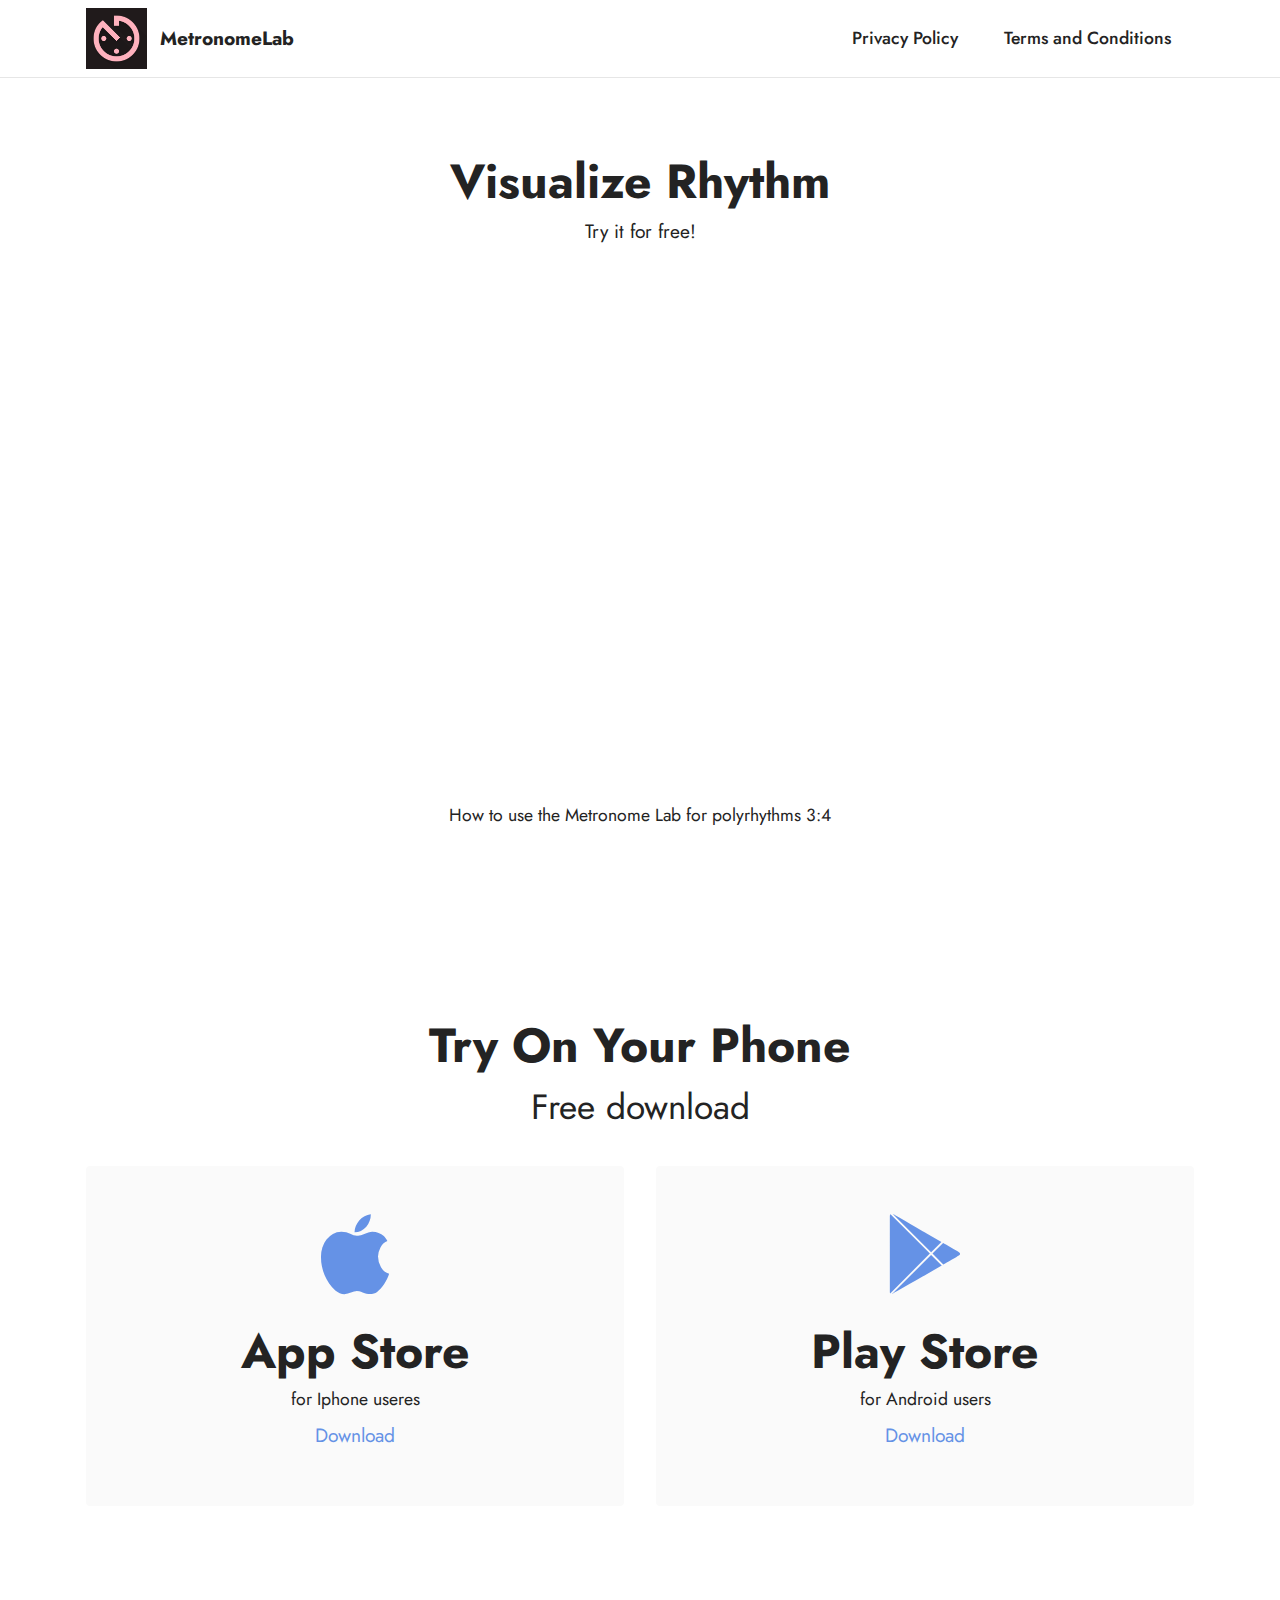
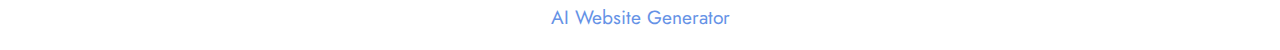
==== commit dd314ba6: "added video" ====
--- a/index.html
+++ b/index.html
@@ -11,10 +11,10 @@
   
   
   <title>Home</title>
+  <link rel="stylesheet" href="assets/web/assets/mobirise-icons2/mobirise2.css">
   <link rel="stylesheet" href="assets/bootstrap/css/bootstrap.min.css">
   <link rel="stylesheet" href="assets/bootstrap/css/bootstrap-grid.min.css">
   <link rel="stylesheet" href="assets/bootstrap/css/bootstrap-reboot.min.css">
-  <link rel="stylesheet" href="assets/parallax/jarallax.css">
   <link rel="stylesheet" href="assets/dropdown/css/style.css">
   <link rel="stylesheet" href="assets/socicon/css/styles.css">
   <link rel="stylesheet" href="assets/theme/css/style.css">
@@ -59,94 +59,65 @@
 
 </section>
 
-<section data-bs-version="5.1" class="header1 cid-s48MCQYojq mbr-fullscreen mbr-parallax-background" id="header1-f">
-
+<section data-bs-version="5.1" class="video2 cid-u94R8emP3Y" id="video2-q">
     
-
-    <div class="mbr-overlay" style="opacity: 0.8; background-color: rgb(255, 255, 255);"></div>
-
-    <div class="align-center container">
-        <div class="row justify-content-center">
-            <div class="col-12 col-lg-8">
-                <h1 class="mbr-section-title mbr-fonts-style mb-3 display-1"><strong>Full Screen Intro</strong></h1>
-                
-                <p class="mbr-text mbr-fonts-style display-7">This is a default project. Click any text to edit or style it. Select text to insert a <a href="http://mobirise.com">link</a>. Click the blue "Gear" icon at the top right corner to hide/show buttons, text, title, and change the block background. Click the red "+" button at the bottom right corner to add a new block. Use the top left menu to create new pages, sites, and add new themes and extensions.</p>
-                <div class="mbr-section-btn mt-3"><a class="btn btn-success display-4" href="https://mobirise.com">Button 1</a> <a class="btn btn-success-outline display-4" href="https://mobirise.com">Button 2 &gt;</a></div>
+    
+    
+    <div class="container">
+        <div class="mbr-section-head">
+            <h4 class="mbr-section-title mbr-fonts-style mb-0 display-2"><strong>Visualize Rhythm</strong></h4>
+            <h5 class="mbr-section-subtitle mbr-fonts-style mb-0 mt-2 display-7">Try it for free!</h5>
+        </div>
+        <div class="row justify-content-center mt-4">
+            <div class="col-12 col-md-10 video-block">
+                <div class="video-wrapper"><iframe class="mbr-embedded-video" src="https://www.youtube.com/embed/YFj_AFxSs1U?rel=0&amp;amp;mute=1&amp;showinfo=0&amp;autoplay=1&amp;loop=1&amp;playlist=YFj_AFxSs1U" width="1280" height="720" frameborder="0" allowfullscreen></iframe></div>
+                <p class="mbr-text pt-2 mbr-fonts-style display-4">
+                    How to use the Metronome Lab for polyrhythms 3:4</p>
             </div>
         </div>
     </div>
 </section>
 
-<section data-bs-version="5.1" class="content1 cid-s48udlf8KU" id="content1-8">
-    
-    <div class="container">
-        <div class="row justify-content-center">
-            <div class="title col-12 col-md-9">
-                <h3 class="mbr-section-title mbr-fonts-style align-center mb-4 display-2"><strong>Work with Content</strong></h3>
-                <h4 class="mbr-section-subtitle align-center mbr-fonts-style mb-4 display-7">Click on the image to replace it. To change parameters of a block, click on <em>the blue gear icon</em>. You can set a background type and its content. Click on the Buttons parameter to enable buttons for this block. Click in the text to change your text style or color. Select text to change its formatting or add links.</h4>
-                
-            </div>
-        </div>
-    </div>
-</section>
+<section data-bs-version="5.1" class="contacts1 cid-u94SsQIOaF" id="contacts1-s">
 
-<section data-bs-version="5.1" class="image3 cid-s48upRUlSD" id="image3-9">
     
 
     
-
+    
     <div class="container">
-        <div class="row justify-content-center">
-            <div class="col-12 col-lg-9">
-                <div class="image-wrapper">
-                    <img src="assets/images/6.jpg" alt="Mobirise Website Builder">
-                    <p class="mbr-description mbr-fonts-style mt-2 align-center display-4">
-                        Image Description</p>
+        <div class="mbr-section-head">
+            <h3 class="mbr-section-title mbr-fonts-style align-center mb-0 display-2"><strong>Try On Your Phone</strong></h3>
+            <h4 class="mbr-section-subtitle mbr-fonts-style align-center mb-0 mt-2 display-5">Free download</h4>
+        </div>
+        <div class="row justify-content-center mt-4">
+            <div class="card col-12 col-lg-6">
+                <div class="card-wrapper">
+                    <div class="card-box align-center">
+                        <div class="image-wrapper">
+                            <span class="mbr-iconfont socicon-apple socicon"></span>
+                        </div>
+                        <h4 class="card-title mbr-fonts-style mb-2 display-2"><strong>App Store</strong></h4>
+                        <p class="mbr-text mbr-fonts-style mb-2 display-4">for Iphone useres</p>
+                        <h5 class="link mbr-fonts-style display-7"><a href="https://apps.apple.com/us/app/metronome-lab/id1527219177?platform=iphone" class="text-primary" target="_blank">Download</a></h5>
+                    </div>
+                </div>
+            </div>
+            <div class="card col-12 col-lg-6">
+                <div class="card-wrapper">
+                    <div class="card-box align-center">
+                        <div class="image-wrapper">
+                            <span class="mbr-iconfont socicon-play socicon"></span>
+                        </div>
+                        <h4 class="card-title mbr-fonts-style align-center mb-2 display-2">
+                            <strong>Play Store</strong></h4>
+                        <p class="mbr-text mbr-fonts-style mb-2 display-4">for Android users</p>
+                        <h5 class="link mbr-black mbr-fonts-style display-7"><a href="https://play.google.com/store/apps/details?id=com.levente.shape_of_rhythms&hl=en_US" class="text-primary" target="_blank">Download</a></h5>
+                    </div>
                 </div>
             </div>
         </div>
     </div>
-</section>
-
-<section data-bs-version="5.1" class="content1 cid-s48vaXqeL6" id="content1-b">
-    
-    <div class="container">
-        <div class="row justify-content-center">
-            <div class="title col-12 col-md-9">
-                <h3 class="mbr-section-title mbr-fonts-style align-center mb-4 display-2"><strong>Add new blocks</strong></h3>
-                <h4 class="mbr-section-subtitle align-center mbr-fonts-style mb-4 display-7">Mobirise offers several themes to work with. Each theme includes a set of various blocks: headers, content blocks, galleries and sliders, footers, etc. To add needed blocks to your page, click on <em>the red plus button </em>at the bottom right corner. You can select a needed block type. To add a block, click on it in the list or drag it to your page.</h4>
-                
-            </div>
-        </div>
-    </div>
-</section>
-
-<section data-bs-version="5.1" class="content1 cid-s48vnjULo4" id="content1-c">
-    
-    <div class="container">
-        <div class="row justify-content-center">
-            <div class="title col-12 col-md-9">
-                <h3 class="mbr-section-title mbr-fonts-style align-center mb-4 display-2"><strong>Create new pages</strong></h3>
-                <h4 class="mbr-section-subtitle align-center mbr-fonts-style mb-4 display-7">You can have multiple pages in your project. Find the menu icon at the top left corner. Move your cursor over it to open the main menu. Click on the <strong>Pages </strong>tab to manage your pages. Don't forget to set your page title and description. This info is used by browsers and search engines. The home page of your project cannot be removed.</h4>
-                
-            </div>
-        </div>
-    </div>
-</section>
-
-<section data-bs-version="5.1" class="content1 cid-s48vrXhP0J" id="content1-d">
-    
-    <div class="container">
-        <div class="row justify-content-center">
-            <div class="title col-12 col-md-9">
-                <h3 class="mbr-section-title mbr-fonts-style align-center mb-4 display-2"><strong>Publish your project
-</strong></h3>
-                <h4 class="mbr-section-subtitle align-center mbr-fonts-style mb-4 display-7">Click on the <strong>Publish </strong>button at the top right corner and select a needed publishing option. Use the Mobirise publish option to publish your test site on our servers. You can publish your site locally if you don't want to publish it online yet.</h4>
-                
-            </div>
-        </div>
-    </div>
-</section><section class="display-7" style="padding: 0;align-items: center;justify-content: center;flex-wrap: wrap;    align-content: center;display: flex;position: relative;height: 4rem;"><a href="https://mobiri.se/2223335" style="flex: 1 1;height: 4rem;position: absolute;width: 100%;z-index: 1;"><img alt="" style="height: 4rem;" src="[data-uri]"></a><p style="margin: 0;text-align: center;" class="display-7">&#8204;</p><a style="z-index:1" href="https://mobirise.com"> Website Building Software</a></section><script src="assets/bootstrap/js/bootstrap.bundle.min.js"></script>  <script src="assets/parallax/jarallax.js"></script>  <script src="assets/smoothscroll/smooth-scroll.js"></script>  <script src="assets/ytplayer/index.js"></script>  <script src="assets/dropdown/js/navbar-dropdown.js"></script>  <script src="assets/theme/js/script.js"></script>  
+</section><section class="display-7" style="padding: 0;align-items: center;justify-content: center;flex-wrap: wrap;    align-content: center;display: flex;position: relative;height: 4rem;"><a href="https://mobiri.se/2223335" style="flex: 1 1;height: 4rem;position: absolute;width: 100%;z-index: 1;"><img alt="" style="height: 4rem;" src="[data-uri]"></a><p style="margin: 0;text-align: center;" class="display-7">&#8204;</p><a style="z-index:1" href="https://mobirise.com/builder/ai-website-generator.html">AI Website Generator</a></section><script src="assets/bootstrap/js/bootstrap.bundle.min.js"></script>  <script src="assets/smoothscroll/smooth-scroll.js"></script>  <script src="assets/ytplayer/index.js"></script>  <script src="assets/playervimeo/vimeo_player.js"></script>  <script src="assets/dropdown/js/navbar-dropdown.js"></script>  <script src="assets/theme/js/script.js"></script>  
   
   
 </body>
--- a/assets/web/assets/mobirise-icons2/mobirise2.css
+++ b/assets/web/assets/mobirise-icons2/mobirise2.css
@@ -0,0 +1,498 @@
+@font-face {
+  font-family: 'Moririse2';
+  font-display: swap;
+  src:  url('mobirise2.eot?f2bix4');
+  src:  url('mobirise2.eot?f2bix4#iefix') format('embedded-opentype'),
+    url('mobirise2.ttf?f2bix4') format('truetype'),
+    url('mobirise2.woff?f2bix4') format('woff'),
+    url('mobirise2.svg?f2bix4#mobirise2') format('svg');
+  font-weight: normal;
+  font-style: normal;
+}
+
+[class^="mobi-"], [class*=" mobi-"] {
+  /* use !important to prevent issues with browser extensions that change fonts */
+  font-family: 'Moririse2' !important;
+  speak: none;
+  font-style: normal;
+  font-weight: normal;
+  font-variant: normal;
+  text-transform: none;
+  line-height: 1;
+
+  /* Better Font Rendering =========== */
+  -webkit-font-smoothing: antialiased;
+  -moz-osx-font-smoothing: grayscale;
+}
+
+.mobi-mbri-add-submenu:before {
+  content: "\e900";
+}
+.mobi-mbri-alert:before {
+  content: "\e901";
+}
+.mobi-mbri-align-center:before {
+  content: "\e902";
+}
+.mobi-mbri-align-justify:before {
+  content: "\e903";
+}
+.mobi-mbri-align-left:before {
+  content: "\e904";
+}
+.mobi-mbri-align-right:before {
+  content: "\e905";
+}
+.mobi-mbri-android:before {
+  content: "\e906";
+}
+.mobi-mbri-apple:before {
+  content: "\e907";
+}
+.mobi-mbri-arrow-down:before {
+  content: "\e908";
+}
+.mobi-mbri-arrow-next:before {
+  content: "\e909";
+}
+.mobi-mbri-arrow-prev:before {
+  content: "\e90a";
+}
+.mobi-mbri-arrow-up:before {
+  content: "\e90b";
+}
+.mobi-mbri-bold:before {
+  content: "\e90c";
+}
+.mobi-mbri-bookmark:before {
+  content: "\e90d";
+}
+.mobi-mbri-bootstrap:before {
+  content: "\e90e";
+}
+.mobi-mbri-briefcase:before {
+  content: "\e90f";
+}
+.mobi-mbri-browse:before {
+  content: "\e910";
+}
+.mobi-mbri-bulleted-list:before {
+  content: "\e911";
+}
+.mobi-mbri-calendar:before {
+  content: "\e912";
+}
+.mobi-mbri-camera:before {
+  content: "\e913";
+}
+.mobi-mbri-cart-add:before {
+  content: "\e914";
+}
+.mobi-mbri-cart-full:before {
+  content: "\e915";
+}
+.mobi-mbri-cash:before {
+  content: "\e916";
+}
+.mobi-mbri-change-style:before {
+  content: "\e917";
+}
+.mobi-mbri-chat:before {
+  content: "\e918";
+}
+.mobi-mbri-clock:before {
+  content: "\e919";
+}
+.mobi-mbri-close:before {
+  content: "\e91a";
+}
+.mobi-mbri-cloud:before {
+  content: "\e91b";
+}
+.mobi-mbri-code:before {
+  content: "\e91c";
+}
+.mobi-mbri-contact-form:before {
+  content: "\e91d";
+}
+.mobi-mbri-credit-card:before {
+  content: "\e91e";
+}
+.mobi-mbri-cursor-click:before {
+  content: "\e91f";
+}
+.mobi-mbri-cust-feedback:before {
+  content: "\e920";
+}
+.mobi-mbri-database:before {
+  content: "\e921";
+}
+.mobi-mbri-delivery:before {
+  content: "\e922";
+}
+.mobi-mbri-desktop:before {
+  content: "\e923";
+}
+.mobi-mbri-devices:before {
+  content: "\e924";
+}
+.mobi-mbri-down:before {
+  content: "\e925";
+}
+.mobi-mbri-download-2:before {
+  content: "\e926";
+}
+.mobi-mbri-download:before {
+  content: "\e927";
+}
+.mobi-mbri-drag-n-drop-2:before {
+  content: "\e928";
+}
+.mobi-mbri-drag-n-drop:before {
+  content: "\e929";
+}
+.mobi-mbri-edit-2:before {
+  content: "\e92a";
+}
+.mobi-mbri-edit:before {
+  content: "\e92b";
+}
+.mobi-mbri-error:before {
+  content: "\e92c";
+}
+.mobi-mbri-extension:before {
+  content: "\e92d";
+}
+.mobi-mbri-features:before {
+  content: "\e92e";
+}
+.mobi-mbri-file:before {
+  content: "\e92f";
+}
+.mobi-mbri-flag:before {
+  content: "\e930";
+}
+.mobi-mbri-folder:before {
+  content: "\e931";
+}
+.mobi-mbri-gift:before {
+  content: "\e932";
+}
+.mobi-mbri-github:before {
+  content: "\e933";
+}
+.mobi-mbri-globe-2:before {
+  content: "\e934";
+}
+.mobi-mbri-globe:before {
+  content: "\e935";
+}
+.mobi-mbri-growing-chart:before {
+  content: "\e936";
+}
+.mobi-mbri-hearth:before {
+  content: "\e937";
+}
+.mobi-mbri-help:before {
+  content: "\e938";
+}
+.mobi-mbri-home:before {
+  content: "\e939";
+}
+.mobi-mbri-hot-cup:before {
+  content: "\e93a";
+}
+.mobi-mbri-idea:before {
+  content: "\e93b";
+}
+.mobi-mbri-image-gallery:before {
+  content: "\e93c";
+}
+.mobi-mbri-image-slider:before {
+  content: "\e93d";
+}
+.mobi-mbri-info:before {
+  content: "\e93e";
+}
+.mobi-mbri-italic:before {
+  content: "\e93f";
+}
+.mobi-mbri-key:before {
+  content: "\e940";
+}
+.mobi-mbri-laptop:before {
+  content: "\e941";
+}
+.mobi-mbri-layers:before {
+  content: "\e942";
+}
+.mobi-mbri-left-right:before {
+  content: "\e943";
+}
+.mobi-mbri-left:before {
+  content: "\e944";
+}
+.mobi-mbri-letter:before {
+  content: "\e945";
+}
+.mobi-mbri-like:before {
+  content: "\e946";
+}
+.mobi-mbri-link:before {
+  content: "\e947";
+}
+.mobi-mbri-lock:before {
+  content: "\e948";
+}
+.mobi-mbri-login:before {
+  content: "\e949";
+}
+.mobi-mbri-logout:before {
+  content: "\e94a";
+}
+.mobi-mbri-magic-stick:before {
+  content: "\e94b";
+}
+.mobi-mbri-map-pin:before {
+  content: "\e94c";
+}
+.mobi-mbri-menu:before {
+  content: "\e94d";
+}
+.mobi-mbri-mobile-2:before {
+  content: "\e94e";
+}
+.mobi-mbri-mobile-horizontal:before {
+  content: "\e94f";
+}
+.mobi-mbri-mobile:before {
+  content: "\e950";
+}
+.mobi-mbri-mobirise:before {
+  content: "\e951";
+}
+.mobi-mbri-more-horizontal:before {
+  content: "\e952";
+}
+.mobi-mbri-more-vertical:before {
+  content: "\e953";
+}
+.mobi-mbri-music:before {
+  content: "\e954";
+}
+.mobi-mbri-new-file:before {
+  content: "\e955";
+}
+.mobi-mbri-numbered-list:before {
+  content: "\e956";
+}
+.mobi-mbri-opened-folder:before {
+  content: "\e957";
+}
+.mobi-mbri-pages:before {
+  content: "\e958";
+}
+.mobi-mbri-paper-plane:before {
+  content: "\e959";
+}
+.mobi-mbri-paperclip:before {
+  content: "\e95a";
+}
+.mobi-mbri-phone:before {
+  content: "\e95b";
+}
+.mobi-mbri-photo:before {
+  content: "\e95c";
+}
+.mobi-mbri-photos:before {
+  content: "\e95d";
+}
+.mobi-mbri-pin:before {
+  content: "\e95e";
+}
+.mobi-mbri-play:before {
+  content: "\e95f";
+}
+.mobi-mbri-plus:before {
+  content: "\e960";
+}
+.mobi-mbri-preview:before {
+  content: "\e961";
+}
+.mobi-mbri-print:before {
+  content: "\e962";
+}
+.mobi-mbri-protect:before {
+  content: "\e963";
+}
+.mobi-mbri-question:before {
+  content: "\e964";
+}
+.mobi-mbri-quote-left:before {
+  content: "\e965";
+}
+.mobi-mbri-quote-right:before {
+  content: "\e966";
+}
+.mobi-mbri-redo:before {
+  content: "\e967";
+}
+.mobi-mbri-refresh:before {
+  content: "\e968";
+}
+.mobi-mbri-responsive-2:before {
+  content: "\e969";
+}
+.mobi-mbri-responsive:before {
+  content: "\e96a";
+}
+.mobi-mbri-right:before {
+  content: "\e96b";
+}
+.mobi-mbri-rocket:before {
+  content: "\e96c";
+}
+.mobi-mbri-sad-face:before {
+  content: "\e96d";
+}
+.mobi-mbri-sale:before {
+  content: "\e96e";
+}
+.mobi-mbri-save:before {
+  content: "\e96f";
+}
+.mobi-mbri-search:before {
+  content: "\e970";
+}
+.mobi-mbri-setting-2:before {
+  content: "\e971";
+}
+.mobi-mbri-setting-3:before {
+  content: "\e972";
+}
+.mobi-mbri-setting:before {
+  content: "\e973";
+}
+.mobi-mbri-share:before {
+  content: "\e974";
+}
+.mobi-mbri-shopping-bag:before {
+  content: "\e975";
+}
+.mobi-mbri-shopping-basket:before {
+  content: "\e976";
+}
+.mobi-mbri-shopping-cart:before {
+  content: "\e977";
+}
+.mobi-mbri-sites:before {
+  content: "\e978";
+}
+.mobi-mbri-smile-face:before {
+  content: "\e979";
+}
+.mobi-mbri-speed:before {
+  content: "\e97a";
+}
+.mobi-mbri-star:before {
+  content: "\e97b";
+}
+.mobi-mbri-success:before {
+  content: "\e97c";
+}
+.mobi-mbri-sun:before {
+  content: "\e97d";
+}
+.mobi-mbri-sun2:before {
+  content: "\e97e";
+}
+.mobi-mbri-tablet-vertical:before {
+  content: "\e97f";
+}
+.mobi-mbri-tablet:before {
+  content: "\e980";
+}
+.mobi-mbri-target:before {
+  content: "\e981";
+}
+.mobi-mbri-timer:before {
+  content: "\e982";
+}
+.mobi-mbri-to-ftp:before {
+  content: "\e983";
+}
+.mobi-mbri-to-local-drive:before {
+  content: "\e984";
+}
+.mobi-mbri-touch-swipe:before {
+  content: "\e985";
+}
+.mobi-mbri-touch:before {
+  content: "\e986";
+}
+.mobi-mbri-trash:before {
+  content: "\e987";
+}
+.mobi-mbri-underline:before {
+  content: "\e988";
+}
+.mobi-mbri-undo:before {
+  content: "\e989";
+}
+.mobi-mbri-unlink:before {
+  content: "\e98a";
+}
+.mobi-mbri-unlock:before {
+  content: "\e98b";
+}
+.mobi-mbri-up-down:before {
+  content: "\e98c";
+}
+.mobi-mbri-up:before {
+  content: "\e98d";
+}
+.mobi-mbri-update:before {
+  content: "\e98e";
+}
+.mobi-mbri-upload-2:before {
+  content: "\e98f";
+}
+.mobi-mbri-upload:before {
+  content: "\e990";
+}
+.mobi-mbri-user-2:before {
+  content: "\e991";
+}
+.mobi-mbri-user:before {
+  content: "\e992";
+}
+.mobi-mbri-users:before {
+  content: "\e993";
+}
+.mobi-mbri-video-play:before {
+  content: "\e994";
+}
+.mobi-mbri-video:before {
+  content: "\e995";
+}
+.mobi-mbri-watch:before {
+  content: "\e996";
+}
+.mobi-mbri-website-theme-2:before {
+  content: "\e997";
+}
+.mobi-mbri-website-theme:before {
+  content: "\e998";
+}
+.mobi-mbri-wifi:before {
+  content: "\e999";
+}
+.mobi-mbri-windows:before {
+  content: "\e99a";
+}
+.mobi-mbri-zoom-in:before {
+  content: "\e99b";
+}
+.mobi-mbri-zoom-out:before {
+  content: "\e99c";
+}
--- a/assets/mobirise/css/mbr-additional.css
+++ b/assets/mobirise/css/mbr-additional.css
@@ -682,83 +682,30 @@
 a {
   transition: color 0.6s;
 }
-.cid-s48MCQYojq {
-  background-image: url("../../../assets/images/background7.jpg");
-}
-.cid-s48MCQYojq .mbr-section-title {
-  text-align: center;
-}
-.cid-s48MCQYojq .mbr-text,
-.cid-s48MCQYojq .mbr-section-btn {
-  color: #232323;
-  text-align: center;
-}
-@media (max-width: 991px) {
-  .cid-s48MCQYojq .mbr-section-title,
-  .cid-s48MCQYojq .mbr-section-btn,
-  .cid-s48MCQYojq .mbr-text {
-    text-align: center;
-  }
-}
-.cid-s48udlf8KU {
-  padding-top: 5rem;
-  padding-bottom: 2rem;
-  background-color: #ffffff;
-}
-.cid-s48udlf8KU .mbr-section-title {
-  text-align: left;
-}
-.cid-s48udlf8KU .mbr-section-subtitle {
-  text-align: left;
-}
-.cid-s48upRUlSD {
-  padding-top: 2rem;
-  padding-bottom: 2rem;
-  background-color: #ffffff;
-}
-@media (max-width: 991px) {
-  .cid-s48upRUlSD .image-wrapper {
-    margin-bottom: 1rem;
-  }
-}
-.cid-s48upRUlSD .row {
-  flex-direction: row-reverse;
-}
-.cid-s48upRUlSD img {
-  width: 100%;
-}
-.cid-s48vaXqeL6 {
-  padding-top: 2rem;
-  padding-bottom: 2rem;
-  background-color: #ffffff;
-}
-.cid-s48vaXqeL6 .mbr-section-title {
-  text-align: left;
-}
-.cid-s48vaXqeL6 .mbr-section-subtitle {
-  text-align: left;
-}
-.cid-s48vnjULo4 {
-  padding-top: 2rem;
-  padding-bottom: 2rem;
-  background-color: #ffffff;
-}
-.cid-s48vnjULo4 .mbr-section-title {
-  text-align: left;
-}
-.cid-s48vnjULo4 .mbr-section-subtitle {
-  text-align: left;
-}
-.cid-s48vrXhP0J {
-  padding-top: 2rem;
+.cid-u94R8emP3Y {
+  padding-top: 6rem;
   padding-bottom: 6rem;
   background-color: #ffffff;
 }
-.cid-s48vrXhP0J .mbr-section-title {
-  text-align: left;
-}
-.cid-s48vrXhP0J .mbr-section-subtitle {
-  text-align: left;
+.cid-u94R8emP3Y .mbr-fallback-image.disabled {
+  display: none;
+}
+.cid-u94R8emP3Y .mbr-fallback-image {
+  display: block;
+  background-size: cover;
+  background-position: center center;
+  width: 100%;
+  height: 100%;
+  position: absolute;
+  top: 0;
+}
+.cid-u94R8emP3Y .video-wrapper iframe {
+  width: 100%;
+}
+.cid-u94R8emP3Y .mbr-section-title,
+.cid-u94R8emP3Y .mbr-section-subtitle,
+.cid-u94R8emP3Y .mbr-text {
+  text-align: center;
 }
 .cid-s48OLK6784 {
   z-index: 1000;
@@ -1102,6 +1049,48 @@
     left: -1rem;
   }
 }
+.cid-u94SsQIOaF {
+  padding-top: 5rem;
+  padding-bottom: 5rem;
+  background-color: #ffffff;
+}
+.cid-u94SsQIOaF .mbr-fallback-image.disabled {
+  display: none;
+}
+.cid-u94SsQIOaF .mbr-fallback-image {
+  display: block;
+  background-size: cover;
+  background-position: center center;
+  width: 100%;
+  height: 100%;
+  position: absolute;
+  top: 0;
+}
+.cid-u94SsQIOaF .mbr-iconfont {
+  display: block;
+  font-size: 5rem;
+  color: #6592e6;
+  margin-bottom: 2rem;
+}
+.cid-u94SsQIOaF .card-wrapper {
+  padding: 3rem;
+  background: #fafafa;
+  border-radius: 4px;
+}
+@media (max-width: 992px) {
+  .cid-u94SsQIOaF .card-wrapper {
+    margin-bottom: 2rem;
+  }
+}
+@media (max-width: 767px) {
+  .cid-u94SsQIOaF .card-wrapper {
+    padding: 3rem 1rem;
+  }
+}
+.cid-u94SsQIOaF .link {
+  color: #6592e6;
+  text-align: center;
+}
 .cid-s48OLK6784 {
   z-index: 1000;
   width: 100%;
--- a/assets/mobirise/css/mbr-additional.css
+++ b/assets/mobirise/css/mbr-additional.css
@@ -682,83 +682,30 @@
 a {
   transition: color 0.6s;
 }
-.cid-s48MCQYojq {
-  background-image: url("../../../assets/images/background7.jpg");
-}
-.cid-s48MCQYojq .mbr-section-title {
-  text-align: center;
-}
-.cid-s48MCQYojq .mbr-text,
-.cid-s48MCQYojq .mbr-section-btn {
-  color: #232323;
-  text-align: center;
-}
-@media (max-width: 991px) {
-  .cid-s48MCQYojq .mbr-section-title,
-  .cid-s48MCQYojq .mbr-section-btn,
-  .cid-s48MCQYojq .mbr-text {
-    text-align: center;
-  }
-}
-.cid-s48udlf8KU {
-  padding-top: 5rem;
-  padding-bottom: 2rem;
-  background-color: #ffffff;
-}
-.cid-s48udlf8KU .mbr-section-title {
-  text-align: left;
-}
-.cid-s48udlf8KU .mbr-section-subtitle {
-  text-align: left;
-}
-.cid-s48upRUlSD {
-  padding-top: 2rem;
-  padding-bottom: 2rem;
-  background-color: #ffffff;
-}
-@media (max-width: 991px) {
-  .cid-s48upRUlSD .image-wrapper {
-    margin-bottom: 1rem;
-  }
-}
-.cid-s48upRUlSD .row {
-  flex-direction: row-reverse;
-}
-.cid-s48upRUlSD img {
-  width: 100%;
-}
-.cid-s48vaXqeL6 {
-  padding-top: 2rem;
-  padding-bottom: 2rem;
-  background-color: #ffffff;
-}
-.cid-s48vaXqeL6 .mbr-section-title {
-  text-align: left;
-}
-.cid-s48vaXqeL6 .mbr-section-subtitle {
-  text-align: left;
-}
-.cid-s48vnjULo4 {
-  padding-top: 2rem;
-  padding-bottom: 2rem;
-  background-color: #ffffff;
-}
-.cid-s48vnjULo4 .mbr-section-title {
-  text-align: left;
-}
-.cid-s48vnjULo4 .mbr-section-subtitle {
-  text-align: left;
-}
-.cid-s48vrXhP0J {
-  padding-top: 2rem;
+.cid-u94R8emP3Y {
+  padding-top: 6rem;
   padding-bottom: 6rem;
   background-color: #ffffff;
 }
-.cid-s48vrXhP0J .mbr-section-title {
-  text-align: left;
-}
-.cid-s48vrXhP0J .mbr-section-subtitle {
-  text-align: left;
+.cid-u94R8emP3Y .mbr-fallback-image.disabled {
+  display: none;
+}
+.cid-u94R8emP3Y .mbr-fallback-image {
+  display: block;
+  background-size: cover;
+  background-position: center center;
+  width: 100%;
+  height: 100%;
+  position: absolute;
+  top: 0;
+}
+.cid-u94R8emP3Y .video-wrapper iframe {
+  width: 100%;
+}
+.cid-u94R8emP3Y .mbr-section-title,
+.cid-u94R8emP3Y .mbr-section-subtitle,
+.cid-u94R8emP3Y .mbr-text {
+  text-align: center;
 }
 .cid-s48OLK6784 {
   z-index: 1000;
@@ -1102,6 +1049,48 @@
     left: -1rem;
   }
 }
+.cid-u94SsQIOaF {
+  padding-top: 5rem;
+  padding-bottom: 5rem;
+  background-color: #ffffff;
+}
+.cid-u94SsQIOaF .mbr-fallback-image.disabled {
+  display: none;
+}
+.cid-u94SsQIOaF .mbr-fallback-image {
+  display: block;
+  background-size: cover;
+  background-position: center center;
+  width: 100%;
+  height: 100%;
+  position: absolute;
+  top: 0;
+}
+.cid-u94SsQIOaF .mbr-iconfont {
+  display: block;
+  font-size: 5rem;
+  color: #6592e6;
+  margin-bottom: 2rem;
+}
+.cid-u94SsQIOaF .card-wrapper {
+  padding: 3rem;
+  background: #fafafa;
+  border-radius: 4px;
+}
+@media (max-width: 992px) {
+  .cid-u94SsQIOaF .card-wrapper {
+    margin-bottom: 2rem;
+  }
+}
+@media (max-width: 767px) {
+  .cid-u94SsQIOaF .card-wrapper {
+    padding: 3rem 1rem;
+  }
+}
+.cid-u94SsQIOaF .link {
+  color: #6592e6;
+  text-align: center;
+}
 .cid-s48OLK6784 {
   z-index: 1000;
   width: 100%;
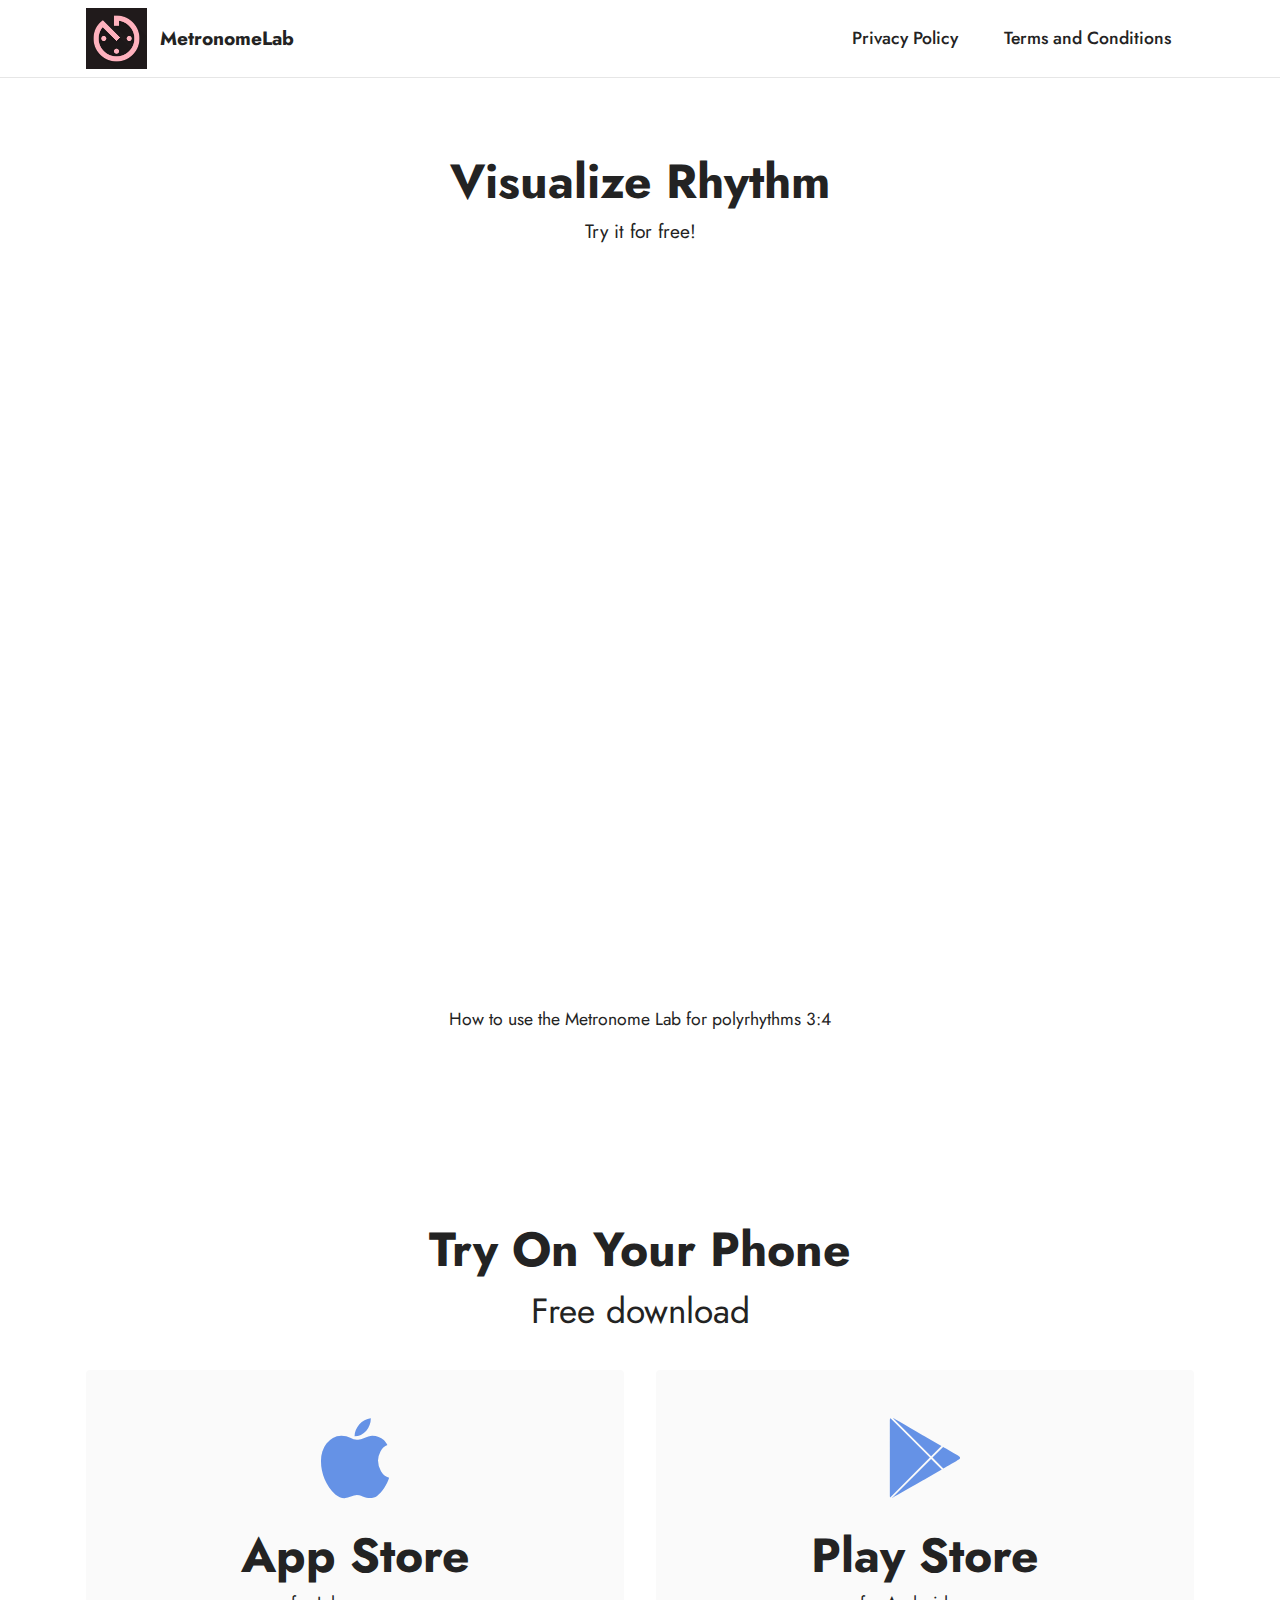
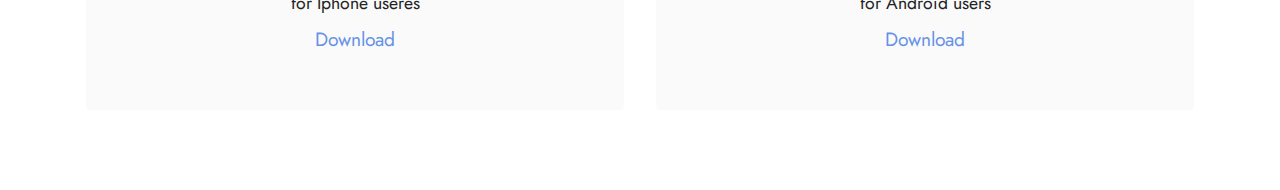
==== commit 1a5b8d20: "try remove html" ====
--- a/index.html
+++ b/index.html
@@ -38,7 +38,7 @@
                         <img src="assets/images/appiconios-marketing-121x121.png" alt="Mobirise Website Builder" style="height: 3.8rem;">
                     </a>
                 </span>
-                <span class="navbar-caption-wrap"><a class="navbar-caption text-black text-primary display-7" href="index.html">MetronomeLab</a></span>
+                <span class="navbar-caption-wrap"><a class="navbar-caption text-black text-primary display-7" href="index">MetronomeLab</a></span>
             </div>
             <button class="navbar-toggler" type="button" data-toggle="collapse" data-bs-toggle="collapse" data-target="#navbarSupportedContent" data-bs-target="#navbarSupportedContent" aria-controls="navbarNavAltMarkup" aria-expanded="false" aria-label="Toggle navigation">
                 <div class="hamburger">
@@ -49,8 +49,8 @@
                 </div>
             </button>
             <div class="collapse navbar-collapse" id="navbarSupportedContent">
-                <ul class="navbar-nav nav-dropdown nav-right" data-app-modern-menu="true"><li class="nav-item"><a class="nav-link link text-black text-primary display-4" href="privacy.html">Privacy Policy</a></li>
-                    <li class="nav-item"><a class="nav-link link text-black text-primary display-4" href="terms.html">Terms and Conditions</a></li></ul>
+                <ul class="navbar-nav nav-dropdown nav-right" data-app-modern-menu="true"><li class="nav-item"><a class="nav-link link text-black text-primary display-4" href="privacy">Privacy Policy</a></li>
+                    <li class="nav-item"><a class="nav-link link text-black text-primary display-4" href="terms">Terms and Conditions</a></li></ul>
                 
                 
             </div>
@@ -117,8 +117,6 @@
             </div>
         </div>
     </div>
-</section><section class="display-7" style="padding: 0;align-items: center;justify-content: center;flex-wrap: wrap;    align-content: center;display: flex;position: relative;height: 4rem;"><a href="https://mobiri.se/2223335" style="flex: 1 1;height: 4rem;position: absolute;width: 100%;z-index: 1;"><img alt="" style="height: 4rem;" src="[data-uri]"></a><p style="margin: 0;text-align: center;" class="display-7">&#8204;</p><a style="z-index:1" href="https://mobirise.com/builder/ai-website-generator.html">AI Website Generator</a></section><script src="assets/bootstrap/js/bootstrap.bundle.min.js"></script>  <script src="assets/smoothscroll/smooth-scroll.js"></script>  <script src="assets/ytplayer/index.js"></script>  <script src="assets/playervimeo/vimeo_player.js"></script>  <script src="assets/dropdown/js/navbar-dropdown.js"></script>  <script src="assets/theme/js/script.js"></script>  
-  
-  
+    
 </body>
 </html>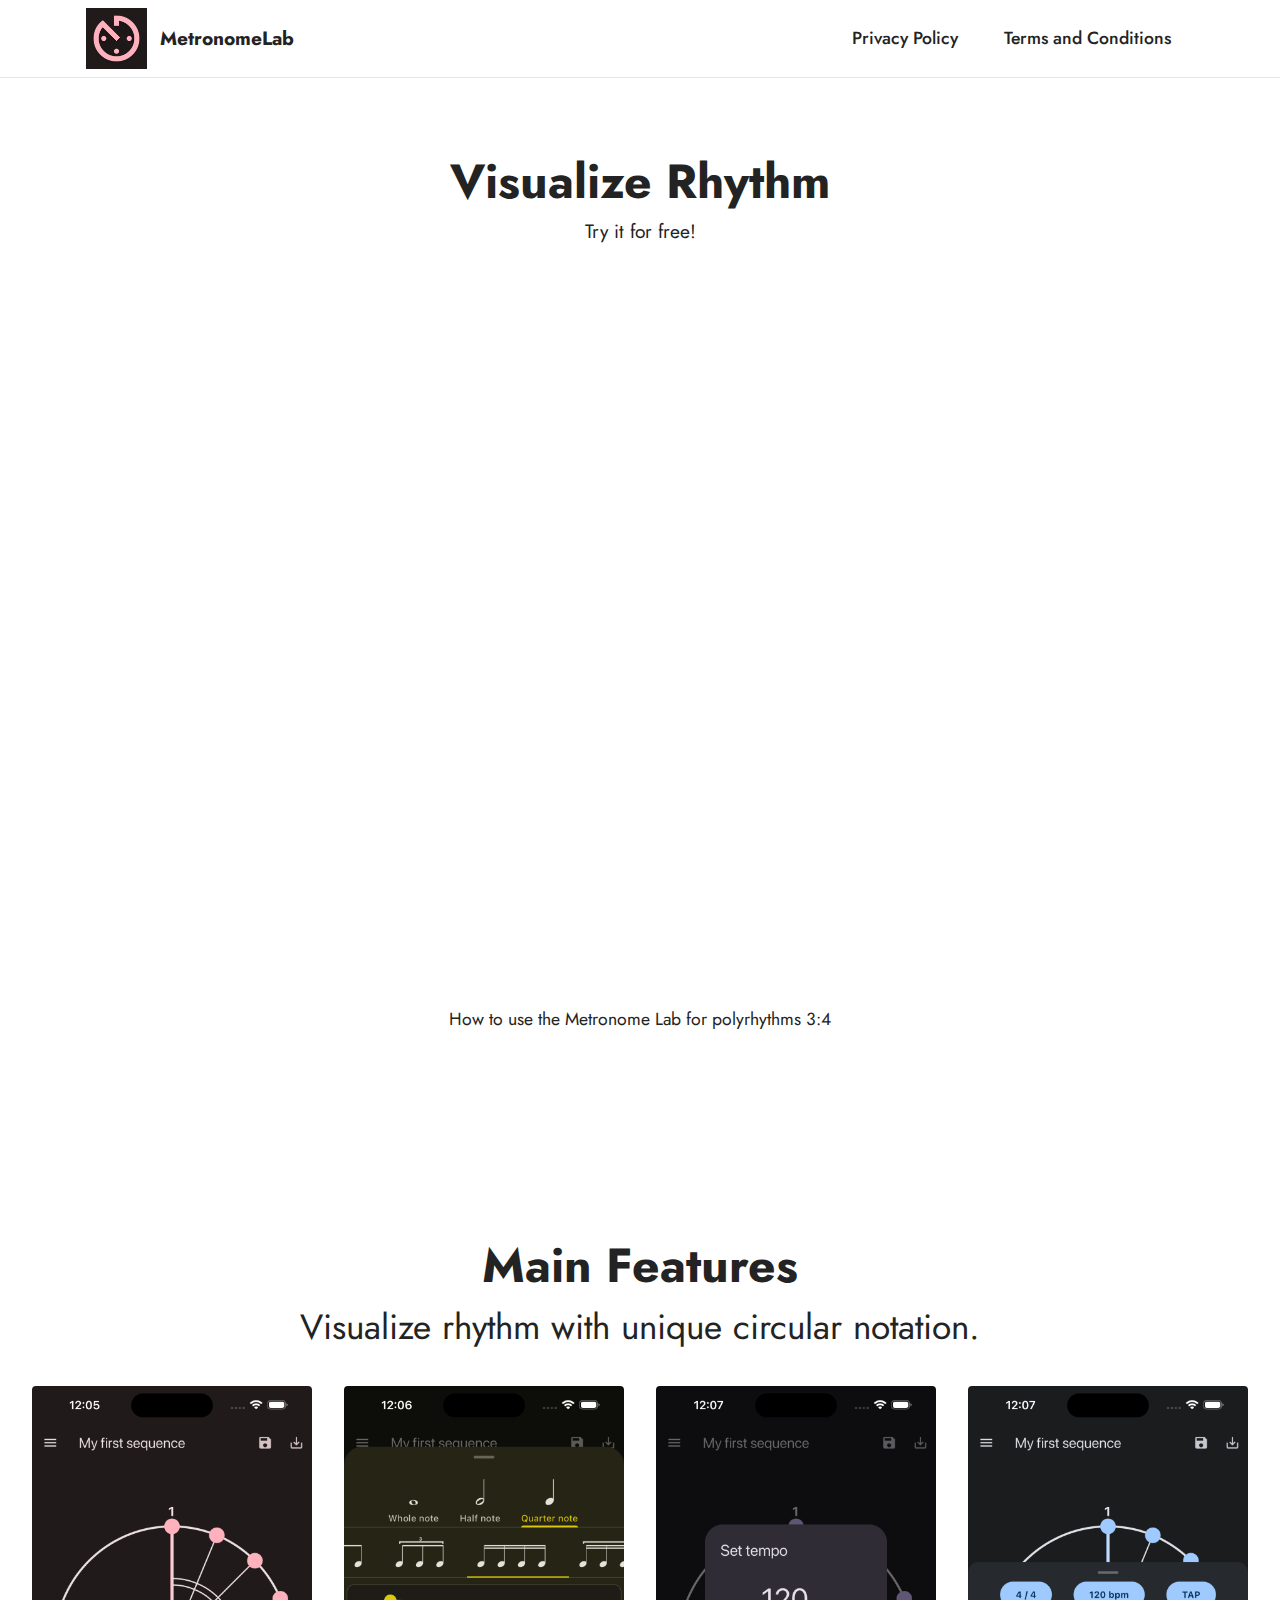
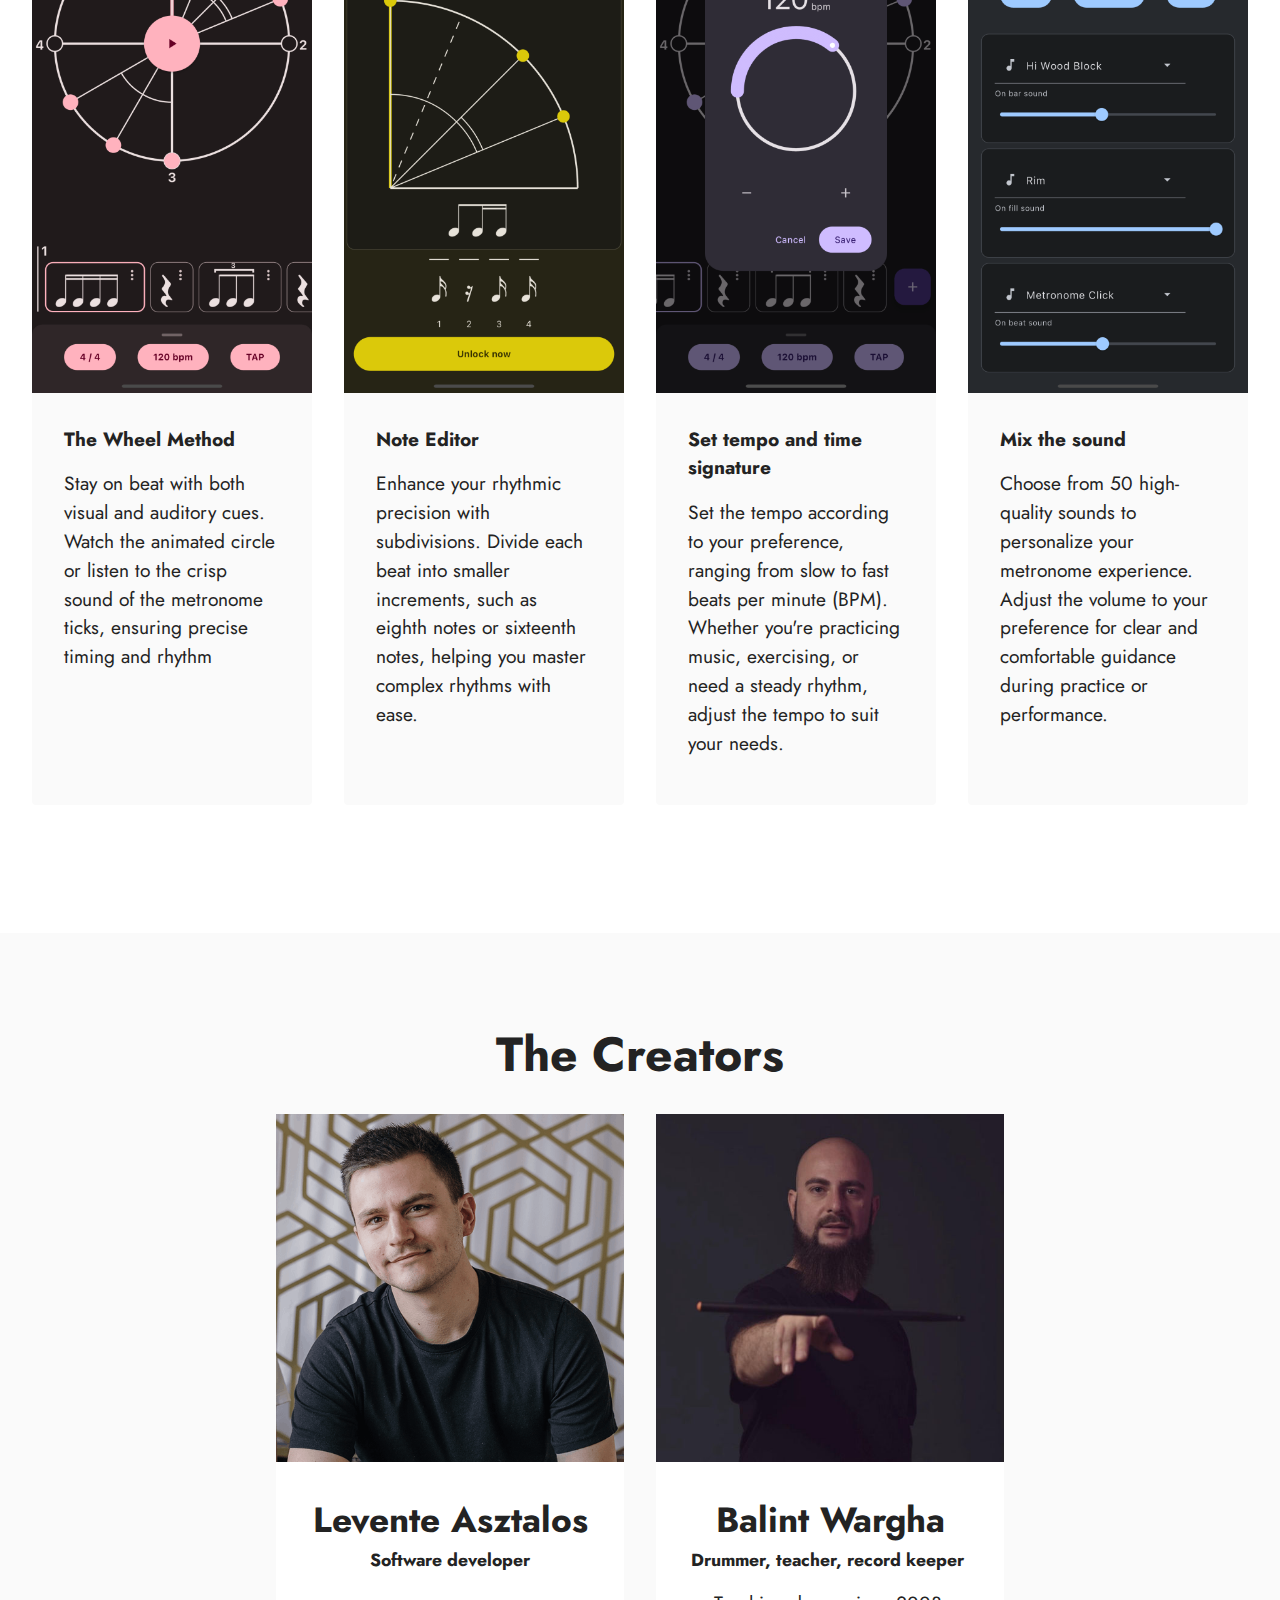
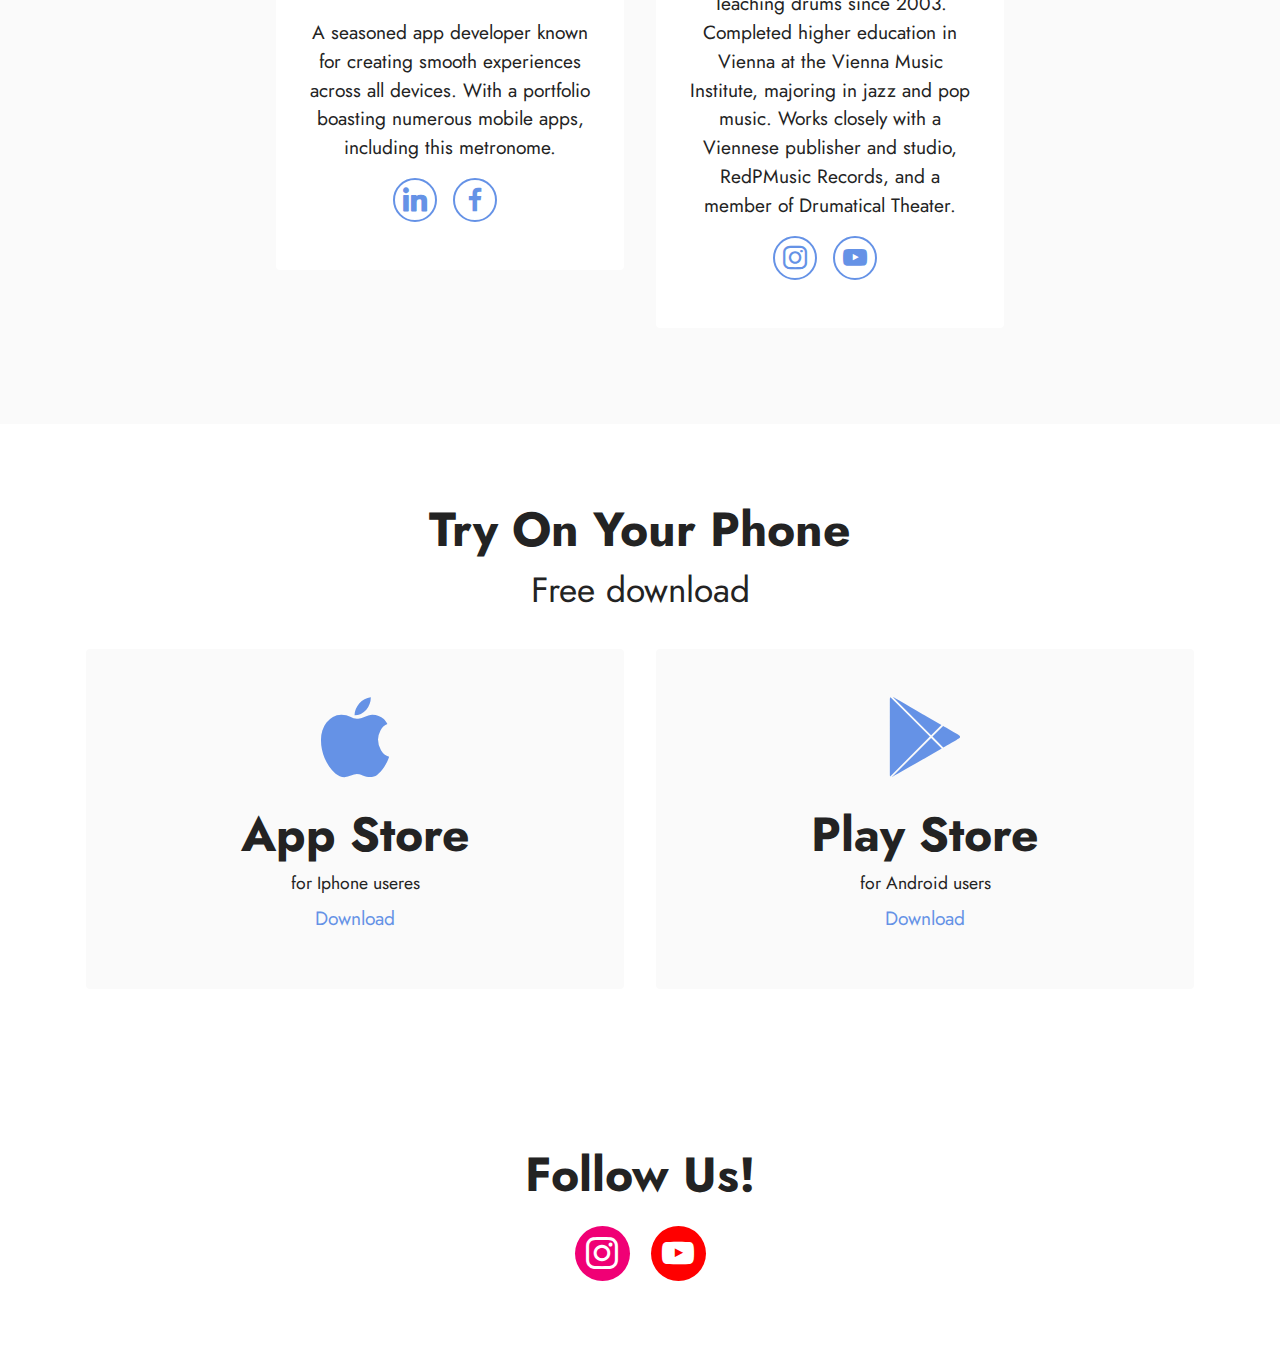
==== commit 99cf38e4: "enhace website" ====
--- a/index.html
+++ b/index.html
@@ -34,11 +34,11 @@
         <div class="container">
             <div class="navbar-brand">
                 <span class="navbar-logo">
-                    <a href="https://mobiri.se">
+                    <a href="">
                         <img src="assets/images/appiconios-marketing-121x121.png" alt="Mobirise Website Builder" style="height: 3.8rem;">
                     </a>
                 </span>
-                <span class="navbar-caption-wrap"><a class="navbar-caption text-black text-primary display-7" href="index">MetronomeLab</a></span>
+                <span class="navbar-caption-wrap"><a class="navbar-caption text-black text-primary display-7" href="./">MetronomeLab</a></span>
             </div>
             <button class="navbar-toggler" type="button" data-toggle="collapse" data-bs-toggle="collapse" data-target="#navbarSupportedContent" data-bs-target="#navbarSupportedContent" aria-controls="navbarNavAltMarkup" aria-expanded="false" aria-label="Toggle navigation">
                 <div class="hamburger">
@@ -74,6 +74,156 @@
                 <p class="mbr-text pt-2 mbr-fonts-style display-4">
                     How to use the Metronome Lab for polyrhythms 3:4</p>
             </div>
+        </div>
+    </div>
+</section>
+
+<section data-bs-version="5.1" class="gallery3 cid-ua5uLcr7o9" id="gallery3-13">
+    
+    
+    <div class="container-fluid">
+        <div class="mbr-section-head">
+            <h4 class="mbr-section-title mbr-fonts-style align-center mb-0 display-2">
+                <strong>Main Features</strong></h4>
+            <h5 class="mbr-section-subtitle mbr-fonts-style align-center mb-0 mt-2 display-5">Visualize rhythm with unique circular notation.</h5>
+        </div>
+        <div class="row mt-4">
+            <div class="item features-image сol-12 col-md-6 col-lg-3">
+                <div class="item-wrapper">
+                    <div class="item-img">
+                        <img src="assets/images/home-screen-447x969.png" alt="Mobirise Website Builder">
+                    </div>
+                    <div class="item-content">
+                        <h5 class="item-title mbr-fonts-style display-7">
+                            <strong>The Wheel Method</strong></h5>
+                        
+                        <p class="mbr-text mbr-fonts-style mt-3 display-7">
+                             Stay on beat with both visual and auditory cues. Watch the animated circle or listen to the crisp sound of the metronome ticks, ensuring precise timing and rhythm</p>
+                    </div>
+                    
+                </div>
+            </div>
+            <div class="item features-image сol-12 col-md-6 col-lg-3">
+                <div class="item-wrapper">
+                    <div class="item-img">
+                        <img src="assets/images/note-editor-447x969.png" alt="Mobirise Website Builder">
+                    </div>
+                    <div class="item-content">
+                        <h5 class="item-title mbr-fonts-style display-7">
+                            <strong>Note Editor</strong></h5>
+                        
+                        <p class="mbr-text mbr-fonts-style mt-3 display-7">Enhance your rhythmic precision with subdivisions. Divide each beat into smaller increments, such as eighth notes or sixteenth notes, helping you master complex rhythms with ease.</p>
+                    </div>
+                    
+                </div>
+            </div>
+            <div class="item features-image сol-12 col-md-6 col-lg-3">
+                <div class="item-wrapper">
+                    <div class="item-img">
+                        <img src="assets/images/tempo-picker-447x969.png" alt="Mobirise Website Builder">
+                    </div>
+                    <div class="item-content">
+                        <h5 class="item-title mbr-fonts-style display-7">
+                            <strong>Set tempo and time signature</strong></h5>
+                        
+                        <p class="mbr-text mbr-fonts-style mt-3 display-7">Set the tempo according to your preference, ranging from slow to fast beats per minute (BPM). Whether you're practicing music, exercising, or need a steady rhythm, adjust the tempo to suit your needs.</p>
+                    </div>
+                    
+                </div>
+            </div>
+            <div class="item features-image сol-12 col-md-6 col-lg-3">
+                <div class="item-wrapper">
+                    <div class="item-img">
+                        <img src="assets/images/volume-settings-447x969.png" alt="Mobirise Website Builder" title="">
+                    </div>
+                    <div class="item-content">
+                        <h5 class="item-title mbr-fonts-style display-7"><strong>Mix the sound</strong></h5>
+                        
+                        <p class="mbr-text mbr-fonts-style mt-3 display-7">Choose from 50 high-quality sounds to personalize your metronome experience. Adjust the volume to your preference for clear and comfortable guidance during practice or performance.</p>
+                    </div>
+                    
+                </div>
+            </div>
+        </div>
+    </div>
+</section>
+
+<section data-bs-version="5.1" class="team1 cid-u9ZOo9c3E0" id="team1-10">
+    
+
+    
+    
+    <div class="container">
+        <div class="row justify-content-center">
+            <div class="col-12">
+                <h3 class="mbr-section-title mbr-fonts-style align-center mb-4 display-2">
+                    <strong>The Creators</strong></h3>
+                
+            </div>
+            <div class="col-sm-6 col-lg-4">
+                <div class="card-wrap">
+                    <div class="image-wrap">
+                        <img src="assets/images/profile-512x512.png" alt="Mobirise Website Builder">
+                    </div>
+                    <div class="content-wrap">
+                        <h5 class="mbr-section-title card-title mbr-fonts-style align-center m-0 display-5">
+                            <strong>Levente Asztalos</strong></h5>
+                        <h6 class="mbr-role mbr-fonts-style align-center mb-3 display-4"><strong>Software developer</strong></h6>
+                        <p class="card-text mbr-fonts-style align-center display-7"><br>A seasoned app developer known for creating smooth experiences across all devices. With a portfolio boasting numerous mobile apps, including this metronome.<br></p>
+                        <div class="social-row display-7">
+                            <div class="soc-item">
+                                <a href="https://www.linkedin.com/in/levente-asztalos/" target="_blank">
+                                    <span class="mbr-iconfont socicon-linkedin socicon"></span>
+                                </a>
+                            </div>
+                            <div class="soc-item">
+                                <a href="https://www.facebook.com/asztalos.levente.7" target="_blank">
+                                    <span class="mbr-iconfont socicon-facebook socicon"></span>
+                                </a>
+                            </div>
+                            
+                            
+                            
+                        </div>
+                        
+                    </div>
+                </div>
+            </div>
+
+            <div class="col-sm-6 col-lg-4">
+                <div class="card-wrap">
+                    <div class="image-wrap">
+                        <img src="assets/images/balint-575x575.jpg" alt="Mobirise Website Builder">
+                    </div>
+                    <div class="content-wrap">
+                        <h5 class="mbr-section-title card-title mbr-fonts-style align-center m-0 display-5"><strong>Balint Wargha</strong></h5>
+                        <h6 class="mbr-role mbr-fonts-style align-center mb-3 display-4">
+                            <strong>Drummer, teacher, record keeper&nbsp;</strong></h6>
+                        <p class="card-text mbr-fonts-style align-center display-7">
+                            Teaching drums since 2003. Completed higher education in Vienna at the Vienna Music Institute, majoring in jazz and pop music. Works closely with a Viennese publisher and studio, RedPMusic Records, and a member of Drumatical Theater.</p>
+                        <div class="social-row display-7">
+                            <div class="soc-item">
+                                <a href="https://www.instagram.com/balintwargha/" target="_blank">
+                                    <span class="mbr-iconfont socicon-instagram socicon"></span>
+                                </a>
+                            </div>
+                            <div class="soc-item">
+                                <a href="https://www.youtube.com/@DrumLaboratory" target="_blank">
+                                    <span class="mbr-iconfont socicon-youtube socicon"></span>
+                                </a>
+                            </div>
+                            
+                            
+                            
+                        </div>
+                        
+                    </div>
+                </div>
+            </div>
+
+            
+
+            
         </div>
     </div>
 </section>
@@ -117,6 +267,43 @@
             </div>
         </div>
     </div>
-    
+</section>
+
+<section data-bs-version="5.1" class="share3 cid-u9ZNeWordl" id="share3-x">
+    
+     
+    
+    
+    
+
+    <div class="container">
+        <div class="media-container-row">
+            <div class="col-12">
+                <h3 class="mbr-section-title align-center mb-3 mbr-fonts-style display-2">
+                    <strong>Follow Us!</strong>
+                </h3>
+                <div class="social-list align-center">
+                   
+                    
+                        
+                        <a class="iconfont-wrapper bg-instagram m-2" href="https://www.instagram.com/metronomelab?igsh=MWoxc2xuaWw3a3k1MA==" target="_blank">
+                            <span class="socicon-instagram socicon"></span>
+                        </a>
+                        
+                        
+                        
+                        
+                        
+                        
+                        <a class="iconfont-wrapper bg-youtube m-2" href="https://www.youtube.com/@DrumLaboratory" target="_blank">
+                            <span class="socicon-youtube socicon"></span>
+                        </a>
+                        
+                </div>
+            </div>
+        </div>
+    </div>
+   
+  
 </body>
 </html>--- a/assets/mobirise/css/mbr-additional.css
+++ b/assets/mobirise/css/mbr-additional.css
@@ -705,6 +705,57 @@
 .cid-u94R8emP3Y .mbr-section-title,
 .cid-u94R8emP3Y .mbr-section-subtitle,
 .cid-u94R8emP3Y .mbr-text {
+  text-align: center;
+}
+.cid-ua5uLcr7o9 {
+  padding-top: 6rem;
+  padding-bottom: 6rem;
+  background-color: #ffffff;
+}
+.cid-ua5uLcr7o9 img,
+.cid-ua5uLcr7o9 .item-img {
+  width: 100%;
+}
+.cid-ua5uLcr7o9 .item:focus,
+.cid-ua5uLcr7o9 span:focus {
+  outline: none;
+}
+.cid-ua5uLcr7o9 .item {
+  cursor: pointer;
+  margin-bottom: 2rem;
+}
+.cid-ua5uLcr7o9 .item-wrapper {
+  position: relative;
+  border-radius: 4px;
+  background: #fafafa;
+  height: 100%;
+  display: flex;
+  flex-flow: column nowrap;
+}
+@media (min-width: 992px) {
+  .cid-ua5uLcr7o9 .item-wrapper .item-content {
+    padding: 2rem;
+  }
+}
+@media (max-width: 991px) {
+  .cid-ua5uLcr7o9 .item-wrapper .item-content {
+    padding: 1rem;
+  }
+}
+.cid-ua5uLcr7o9 .mbr-section-btn {
+  margin-top: auto !important;
+}
+.cid-ua5uLcr7o9 .mbr-section-title {
+  color: #232323;
+}
+.cid-ua5uLcr7o9 .mbr-text,
+.cid-ua5uLcr7o9 .mbr-section-btn {
+  text-align: left;
+}
+.cid-ua5uLcr7o9 .item-title {
+  text-align: left;
+}
+.cid-ua5uLcr7o9 .item-subtitle {
   text-align: center;
 }
 .cid-s48OLK6784 {
@@ -1049,6 +1100,79 @@
     left: -1rem;
   }
 }
+.cid-u9ZOo9c3E0 {
+  padding-top: 6rem;
+  padding-bottom: 6rem;
+  background: #fafafa;
+}
+.cid-u9ZOo9c3E0 .mbr-fallback-image.disabled {
+  display: none;
+}
+.cid-u9ZOo9c3E0 .mbr-fallback-image {
+  display: block;
+  background-size: cover;
+  background-position: center center;
+  width: 100%;
+  height: 100%;
+  position: absolute;
+  top: 0;
+}
+.cid-u9ZOo9c3E0 .team-card {
+  margin-bottom: 2rem;
+  transition: all 0.3s;
+}
+.cid-u9ZOo9c3E0 .team-card:hover {
+  transform: translateY(-10px);
+}
+.cid-u9ZOo9c3E0 .card-wrap {
+  background: #ffffff;
+  border-radius: 4px;
+}
+@media (max-width: 991px) {
+  .cid-u9ZOo9c3E0 .card-wrap {
+    margin-bottom: 2rem;
+  }
+}
+.cid-u9ZOo9c3E0 .card-wrap .image-wrap img {
+  width: 100%;
+}
+@media (min-width: 768px) {
+  .cid-u9ZOo9c3E0 .card-wrap .content-wrap {
+    padding: 2rem;
+  }
+}
+@media (max-width: 767px) {
+  .cid-u9ZOo9c3E0 .card-wrap .content-wrap {
+    padding: 1rem;
+  }
+}
+.cid-u9ZOo9c3E0 .social-row {
+  text-align: center;
+}
+.cid-u9ZOo9c3E0 .social-row .soc-item {
+  display: inline-block;
+  text-align: center;
+  border-radius: 50%;
+  margin-right: 0.6rem;
+  margin-bottom: 1rem;
+  padding: 0.5rem;
+  border: 2px solid #6592e6;
+  transition: all 0.3s;
+}
+.cid-u9ZOo9c3E0 .social-row .soc-item .mbr-iconfont {
+  transition: all 0.3s;
+  display: flex;
+  justify-content: center;
+  align-content: center;
+  color: #6592e6;
+  font-size: 1.5rem;
+}
+.cid-u9ZOo9c3E0 .social-row .soc-item:hover {
+  background-color: #6592e6;
+}
+.cid-u9ZOo9c3E0 .social-row .soc-item:hover .mbr-iconfont {
+  color: #ffffff;
+}
 .cid-u94SsQIOaF {
   padding-top: 5rem;
   padding-bottom: 5rem;
@@ -1090,6 +1214,52 @@
 .cid-u94SsQIOaF .link {
   color: #6592e6;
   text-align: center;
+}
+.cid-u9ZNeWordl {
+  padding-top: 5rem;
+  padding-bottom: 5rem;
+  background-color: #ffffff;
+}
+.cid-u9ZNeWordl .mbr-fallback-image.disabled {
+  display: none;
+}
+.cid-u9ZNeWordl .mbr-fallback-image {
+  display: block;
+  background-size: cover;
+  background-position: center center;
+  width: 100%;
+  height: 100%;
+  position: absolute;
+  top: 0;
+}
+.cid-u9ZNeWordl .bg-instagram {
+  background: #f00075;
+  color: #ffffff;
+}
+.cid-u9ZNeWordl .bg-instagram:hover {
+  background: #bd005c;
+}
+.cid-u9ZNeWordl .bg-youtube {
+  background: #ff0000;
+  color: #ffffff;
+}
+.cid-u9ZNeWordl .bg-youtube:hover {
+  background: #cc0000;
+}
+.cid-u9ZNeWordl .iconfont-wrapper {
+  display: inline-block;
+  font-size: 32px;
+  border-radius: 50%;
+  width: 55px;
+  height: 55px;
+  line-height: 55px;
+  text-align: center;
+  transition: all 0.3s ease-in-out;
+}
+.cid-u9ZNeWordl [class^="socicon-"]:before,
+.cid-u9ZNeWordl [class*=" socicon-"]:before {
+  line-height: 55px;
+  padding: .6rem;
 }
 .cid-s48OLK6784 {
   z-index: 1000;
--- a/assets/mobirise/css/mbr-additional.css
+++ b/assets/mobirise/css/mbr-additional.css
@@ -705,6 +705,57 @@
 .cid-u94R8emP3Y .mbr-section-title,
 .cid-u94R8emP3Y .mbr-section-subtitle,
 .cid-u94R8emP3Y .mbr-text {
+  text-align: center;
+}
+.cid-ua5uLcr7o9 {
+  padding-top: 6rem;
+  padding-bottom: 6rem;
+  background-color: #ffffff;
+}
+.cid-ua5uLcr7o9 img,
+.cid-ua5uLcr7o9 .item-img {
+  width: 100%;
+}
+.cid-ua5uLcr7o9 .item:focus,
+.cid-ua5uLcr7o9 span:focus {
+  outline: none;
+}
+.cid-ua5uLcr7o9 .item {
+  cursor: pointer;
+  margin-bottom: 2rem;
+}
+.cid-ua5uLcr7o9 .item-wrapper {
+  position: relative;
+  border-radius: 4px;
+  background: #fafafa;
+  height: 100%;
+  display: flex;
+  flex-flow: column nowrap;
+}
+@media (min-width: 992px) {
+  .cid-ua5uLcr7o9 .item-wrapper .item-content {
+    padding: 2rem;
+  }
+}
+@media (max-width: 991px) {
+  .cid-ua5uLcr7o9 .item-wrapper .item-content {
+    padding: 1rem;
+  }
+}
+.cid-ua5uLcr7o9 .mbr-section-btn {
+  margin-top: auto !important;
+}
+.cid-ua5uLcr7o9 .mbr-section-title {
+  color: #232323;
+}
+.cid-ua5uLcr7o9 .mbr-text,
+.cid-ua5uLcr7o9 .mbr-section-btn {
+  text-align: left;
+}
+.cid-ua5uLcr7o9 .item-title {
+  text-align: left;
+}
+.cid-ua5uLcr7o9 .item-subtitle {
   text-align: center;
 }
 .cid-s48OLK6784 {
@@ -1049,6 +1100,79 @@
     left: -1rem;
   }
 }
+.cid-u9ZOo9c3E0 {
+  padding-top: 6rem;
+  padding-bottom: 6rem;
+  background: #fafafa;
+}
+.cid-u9ZOo9c3E0 .mbr-fallback-image.disabled {
+  display: none;
+}
+.cid-u9ZOo9c3E0 .mbr-fallback-image {
+  display: block;
+  background-size: cover;
+  background-position: center center;
+  width: 100%;
+  height: 100%;
+  position: absolute;
+  top: 0;
+}
+.cid-u9ZOo9c3E0 .team-card {
+  margin-bottom: 2rem;
+  transition: all 0.3s;
+}
+.cid-u9ZOo9c3E0 .team-card:hover {
+  transform: translateY(-10px);
+}
+.cid-u9ZOo9c3E0 .card-wrap {
+  background: #ffffff;
+  border-radius: 4px;
+}
+@media (max-width: 991px) {
+  .cid-u9ZOo9c3E0 .card-wrap {
+    margin-bottom: 2rem;
+  }
+}
+.cid-u9ZOo9c3E0 .card-wrap .image-wrap img {
+  width: 100%;
+}
+@media (min-width: 768px) {
+  .cid-u9ZOo9c3E0 .card-wrap .content-wrap {
+    padding: 2rem;
+  }
+}
+@media (max-width: 767px) {
+  .cid-u9ZOo9c3E0 .card-wrap .content-wrap {
+    padding: 1rem;
+  }
+}
+.cid-u9ZOo9c3E0 .social-row {
+  text-align: center;
+}
+.cid-u9ZOo9c3E0 .social-row .soc-item {
+  display: inline-block;
+  text-align: center;
+  border-radius: 50%;
+  margin-right: 0.6rem;
+  margin-bottom: 1rem;
+  padding: 0.5rem;
+  border: 2px solid #6592e6;
+  transition: all 0.3s;
+}
+.cid-u9ZOo9c3E0 .social-row .soc-item .mbr-iconfont {
+  transition: all 0.3s;
+  display: flex;
+  justify-content: center;
+  align-content: center;
+  color: #6592e6;
+  font-size: 1.5rem;
+}
+.cid-u9ZOo9c3E0 .social-row .soc-item:hover {
+  background-color: #6592e6;
+}
+.cid-u9ZOo9c3E0 .social-row .soc-item:hover .mbr-iconfont {
+  color: #ffffff;
+}
 .cid-u94SsQIOaF {
   padding-top: 5rem;
   padding-bottom: 5rem;
@@ -1090,6 +1214,52 @@
 .cid-u94SsQIOaF .link {
   color: #6592e6;
   text-align: center;
+}
+.cid-u9ZNeWordl {
+  padding-top: 5rem;
+  padding-bottom: 5rem;
+  background-color: #ffffff;
+}
+.cid-u9ZNeWordl .mbr-fallback-image.disabled {
+  display: none;
+}
+.cid-u9ZNeWordl .mbr-fallback-image {
+  display: block;
+  background-size: cover;
+  background-position: center center;
+  width: 100%;
+  height: 100%;
+  position: absolute;
+  top: 0;
+}
+.cid-u9ZNeWordl .bg-instagram {
+  background: #f00075;
+  color: #ffffff;
+}
+.cid-u9ZNeWordl .bg-instagram:hover {
+  background: #bd005c;
+}
+.cid-u9ZNeWordl .bg-youtube {
+  background: #ff0000;
+  color: #ffffff;
+}
+.cid-u9ZNeWordl .bg-youtube:hover {
+  background: #cc0000;
+}
+.cid-u9ZNeWordl .iconfont-wrapper {
+  display: inline-block;
+  font-size: 32px;
+  border-radius: 50%;
+  width: 55px;
+  height: 55px;
+  line-height: 55px;
+  text-align: center;
+  transition: all 0.3s ease-in-out;
+}
+.cid-u9ZNeWordl [class^="socicon-"]:before,
+.cid-u9ZNeWordl [class*=" socicon-"]:before {
+  line-height: 55px;
+  padding: .6rem;
 }
 .cid-s48OLK6784 {
   z-index: 1000;
